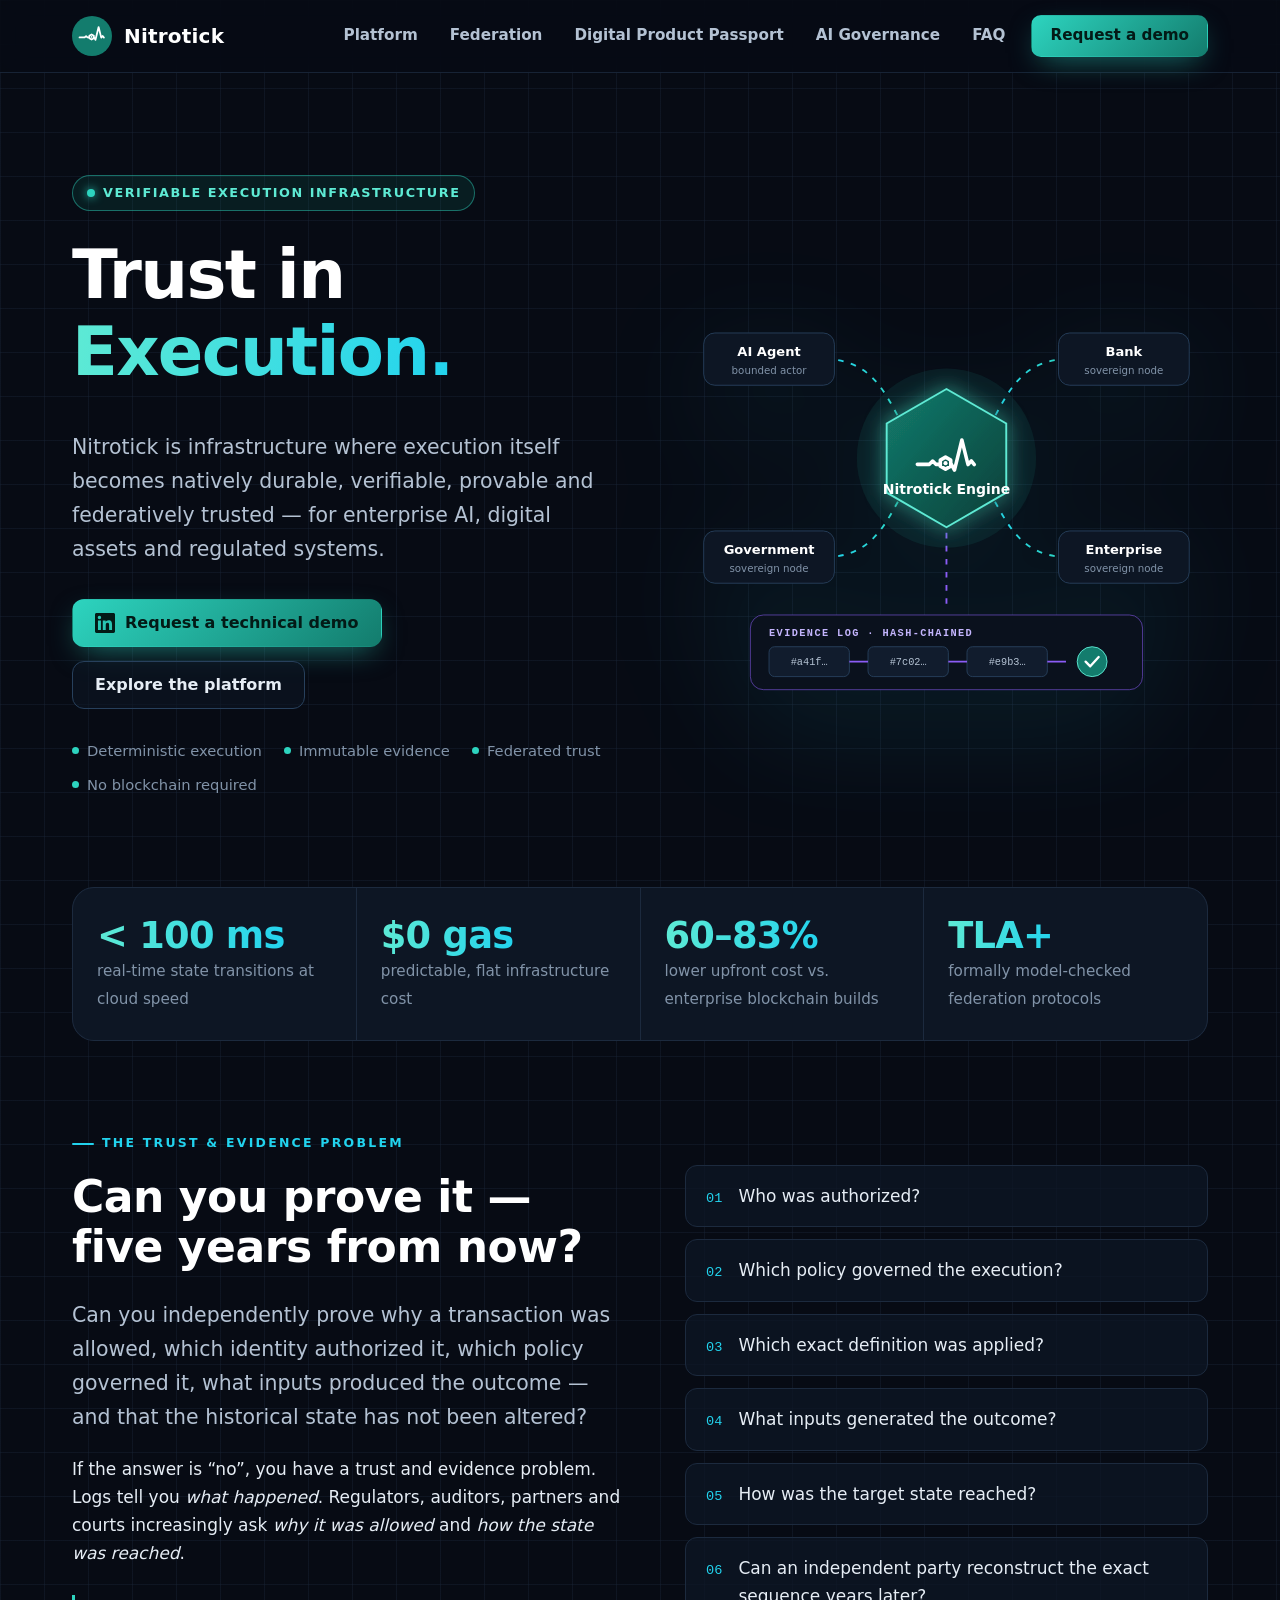
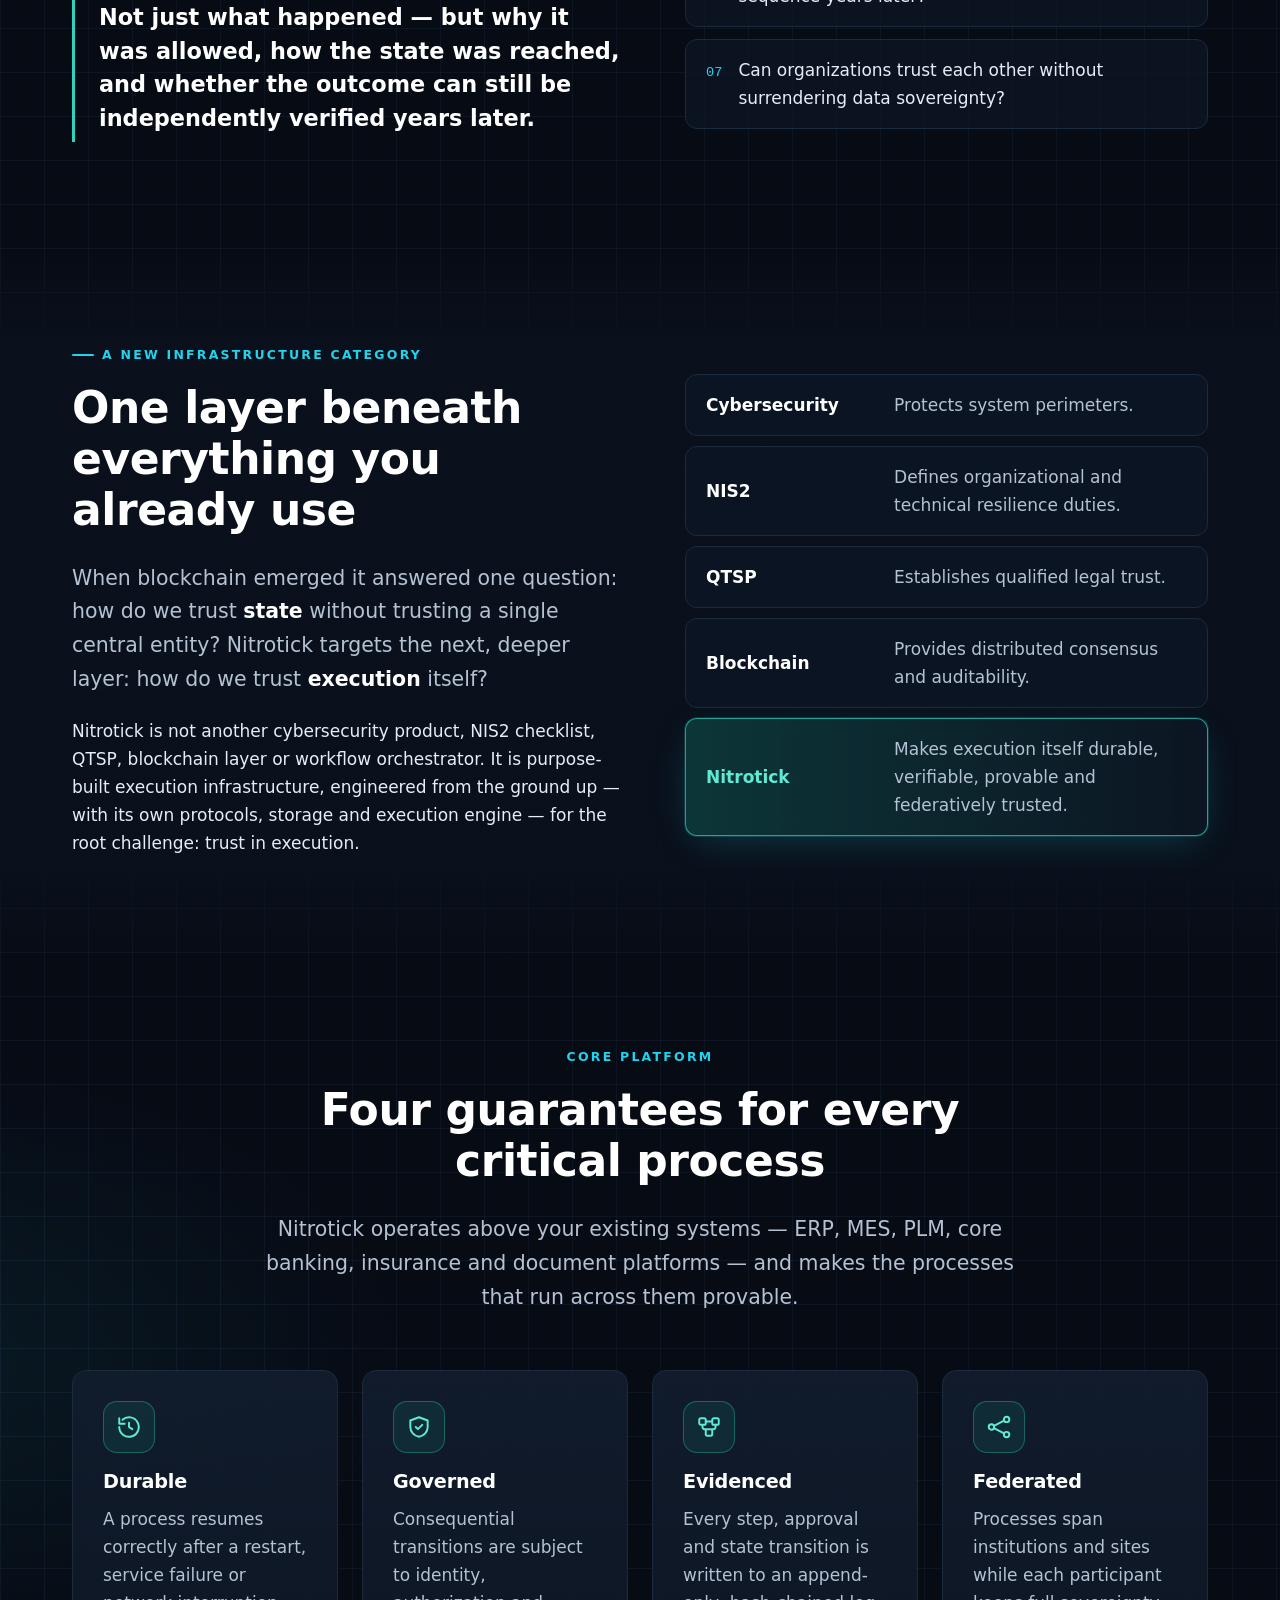
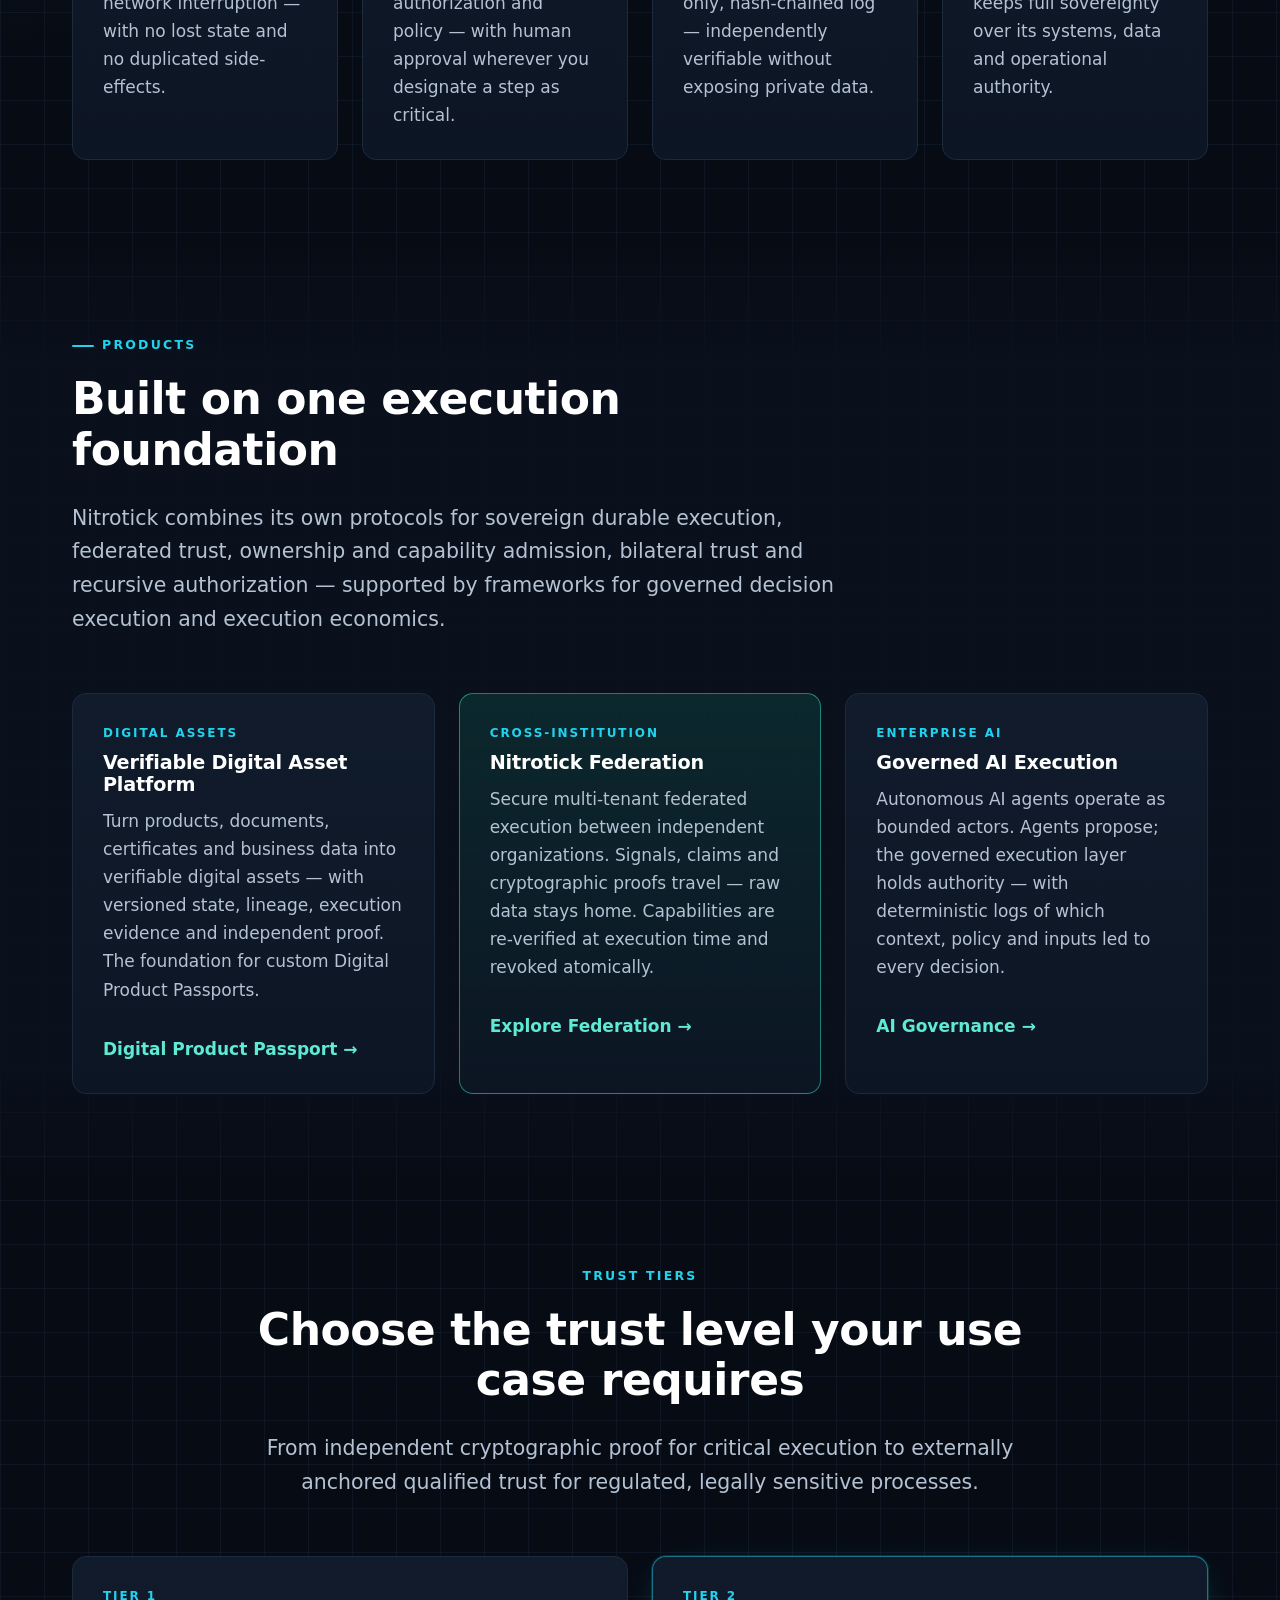
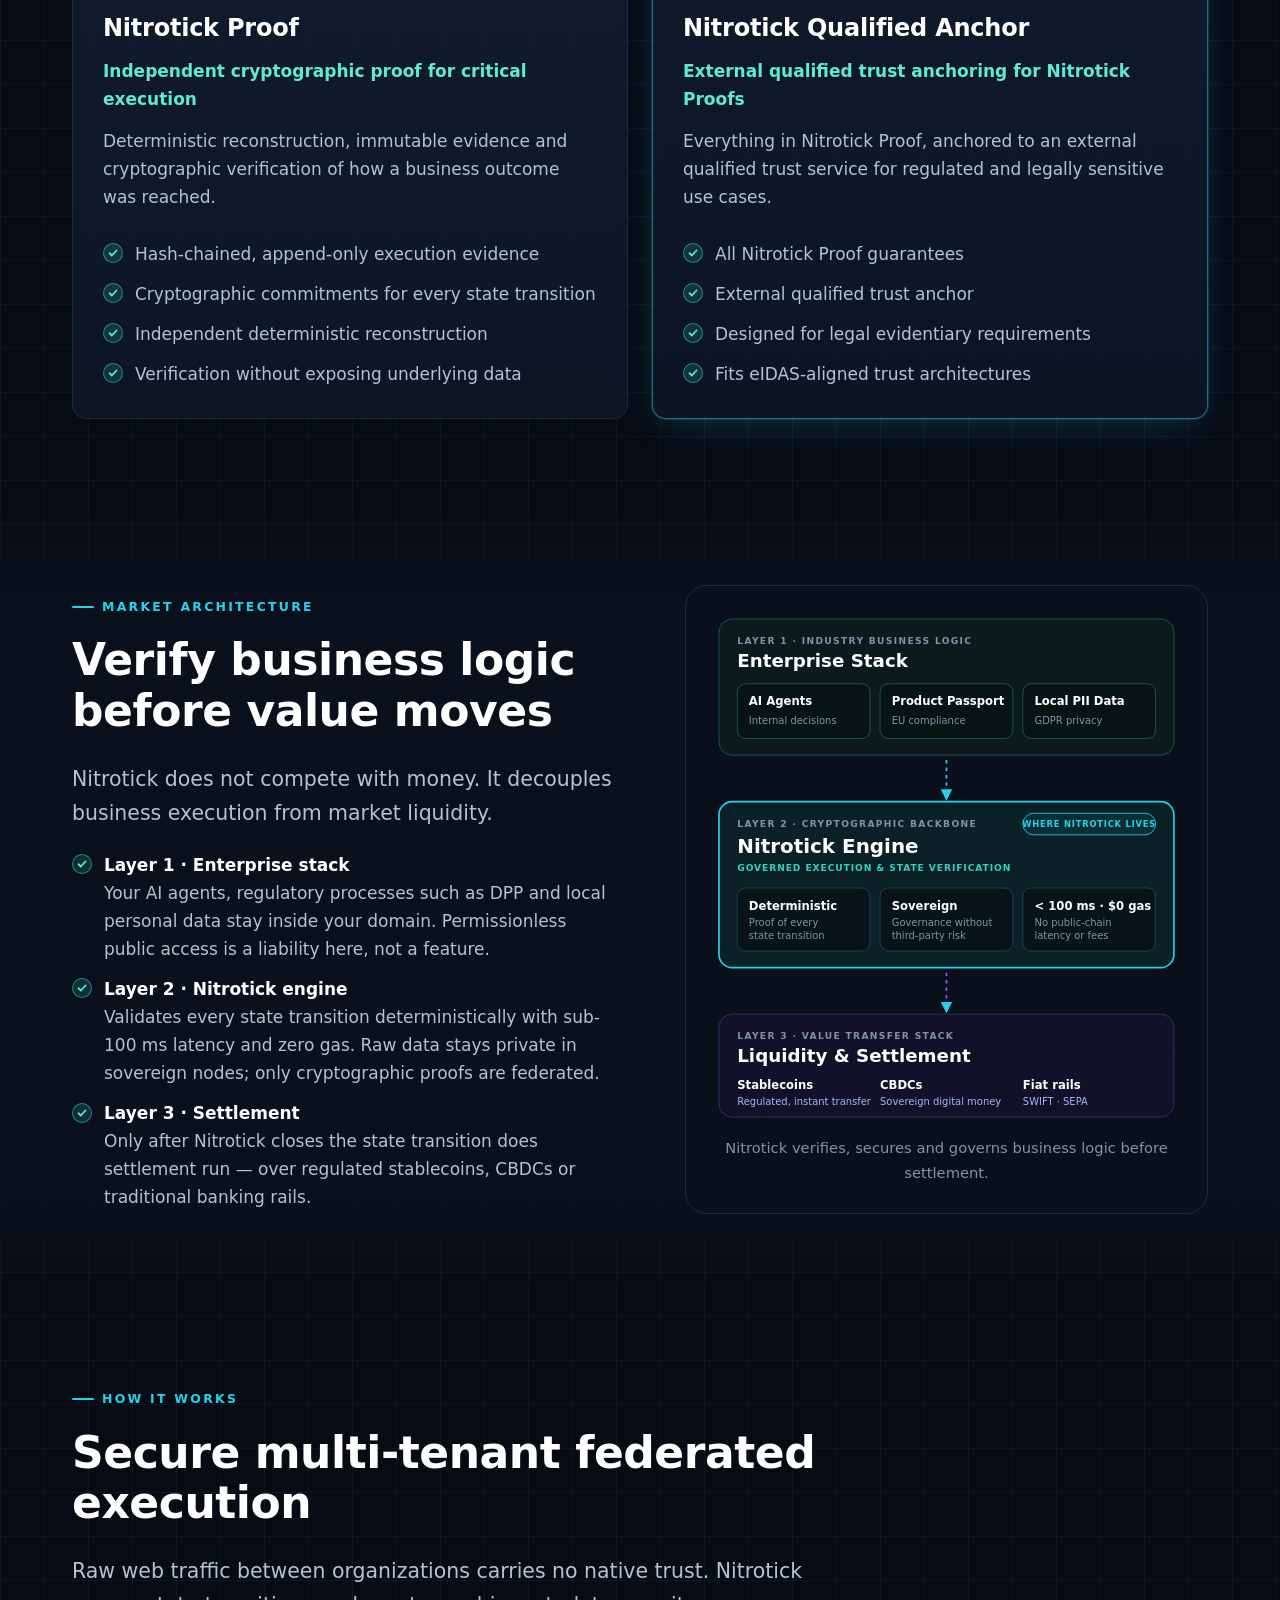
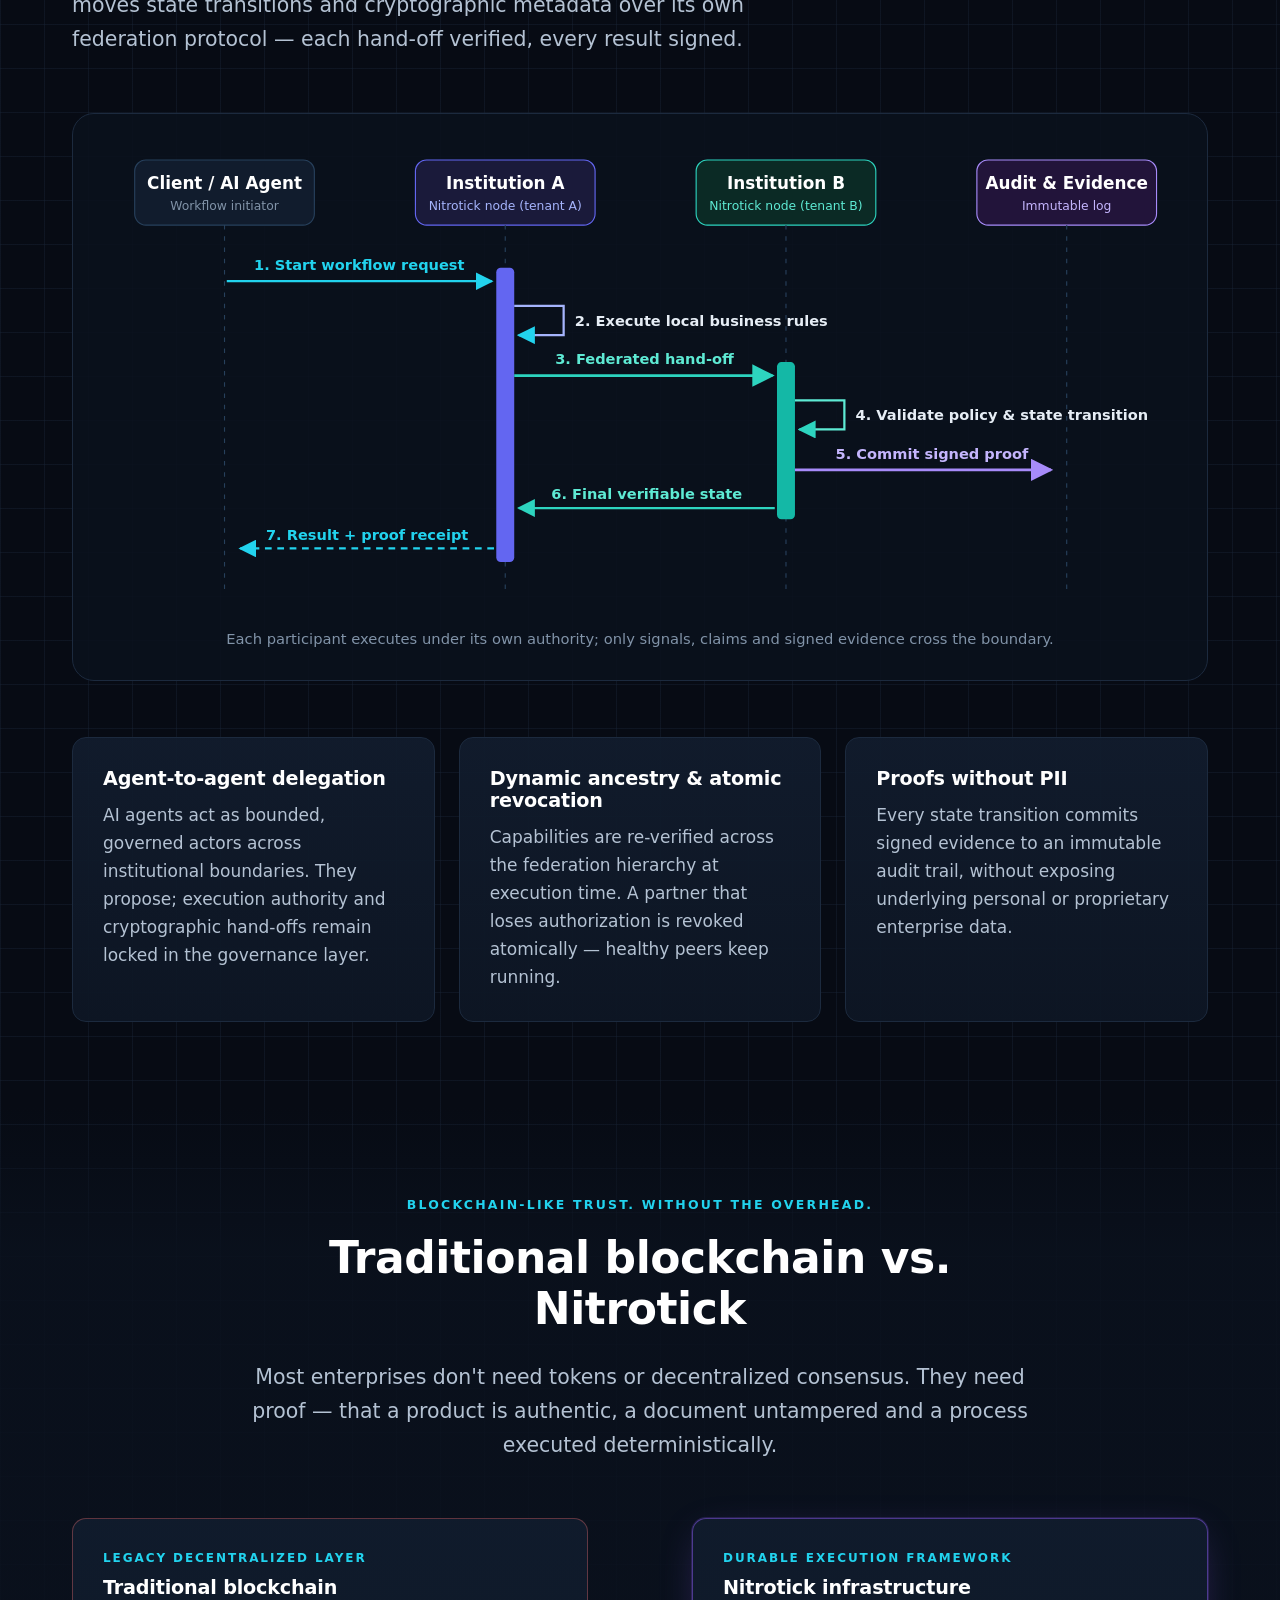
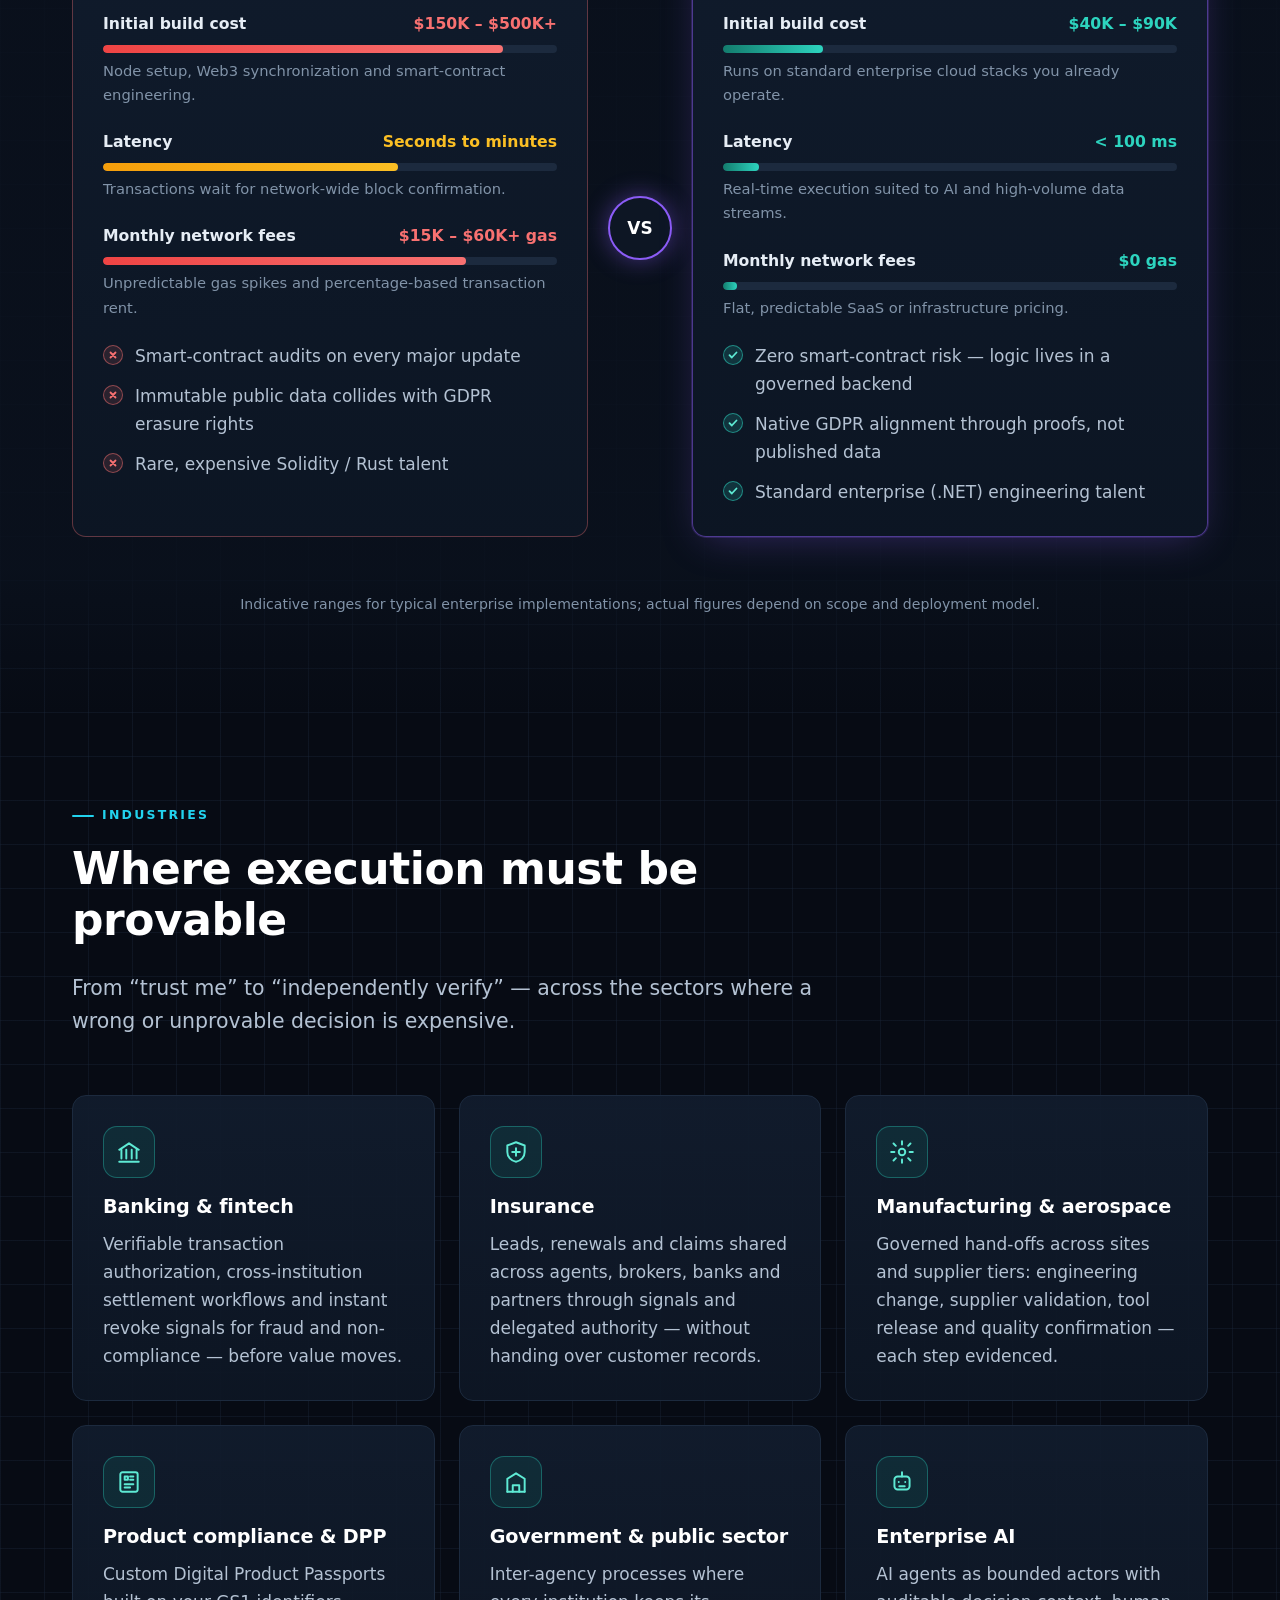
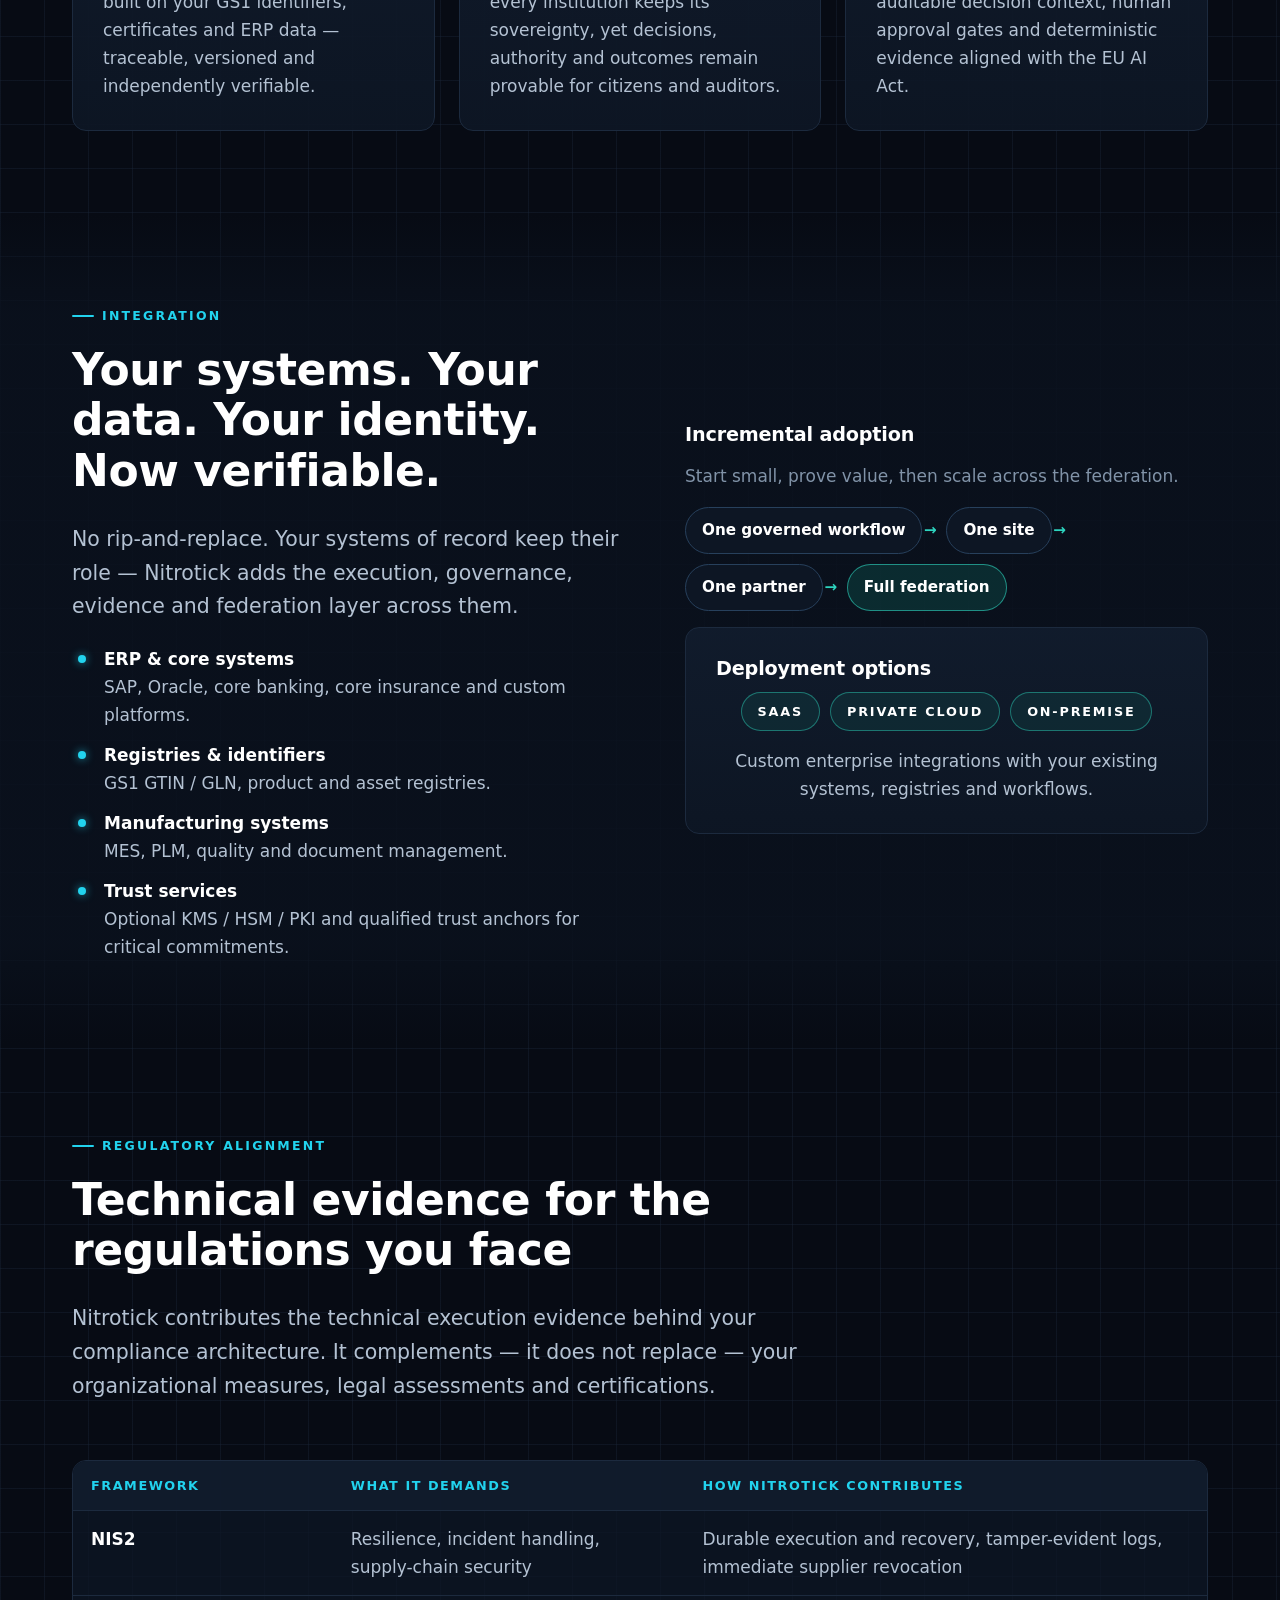
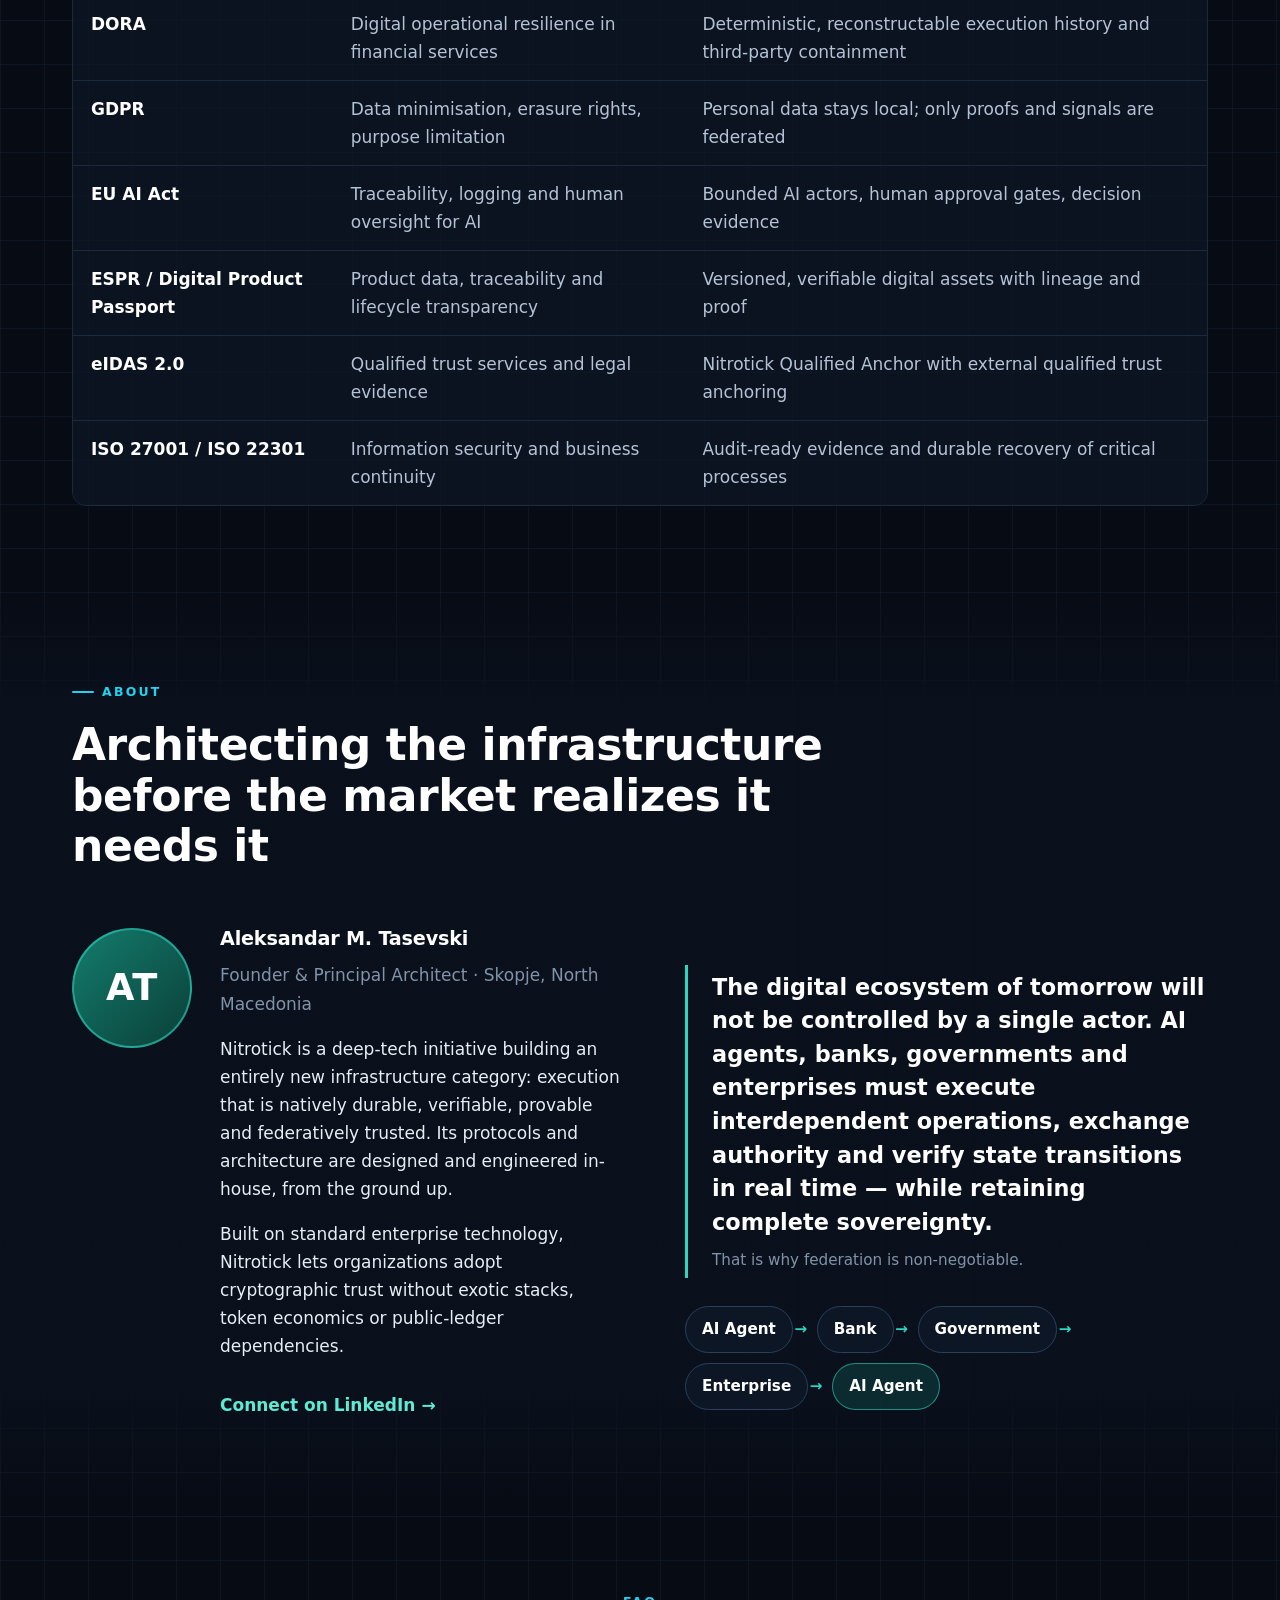
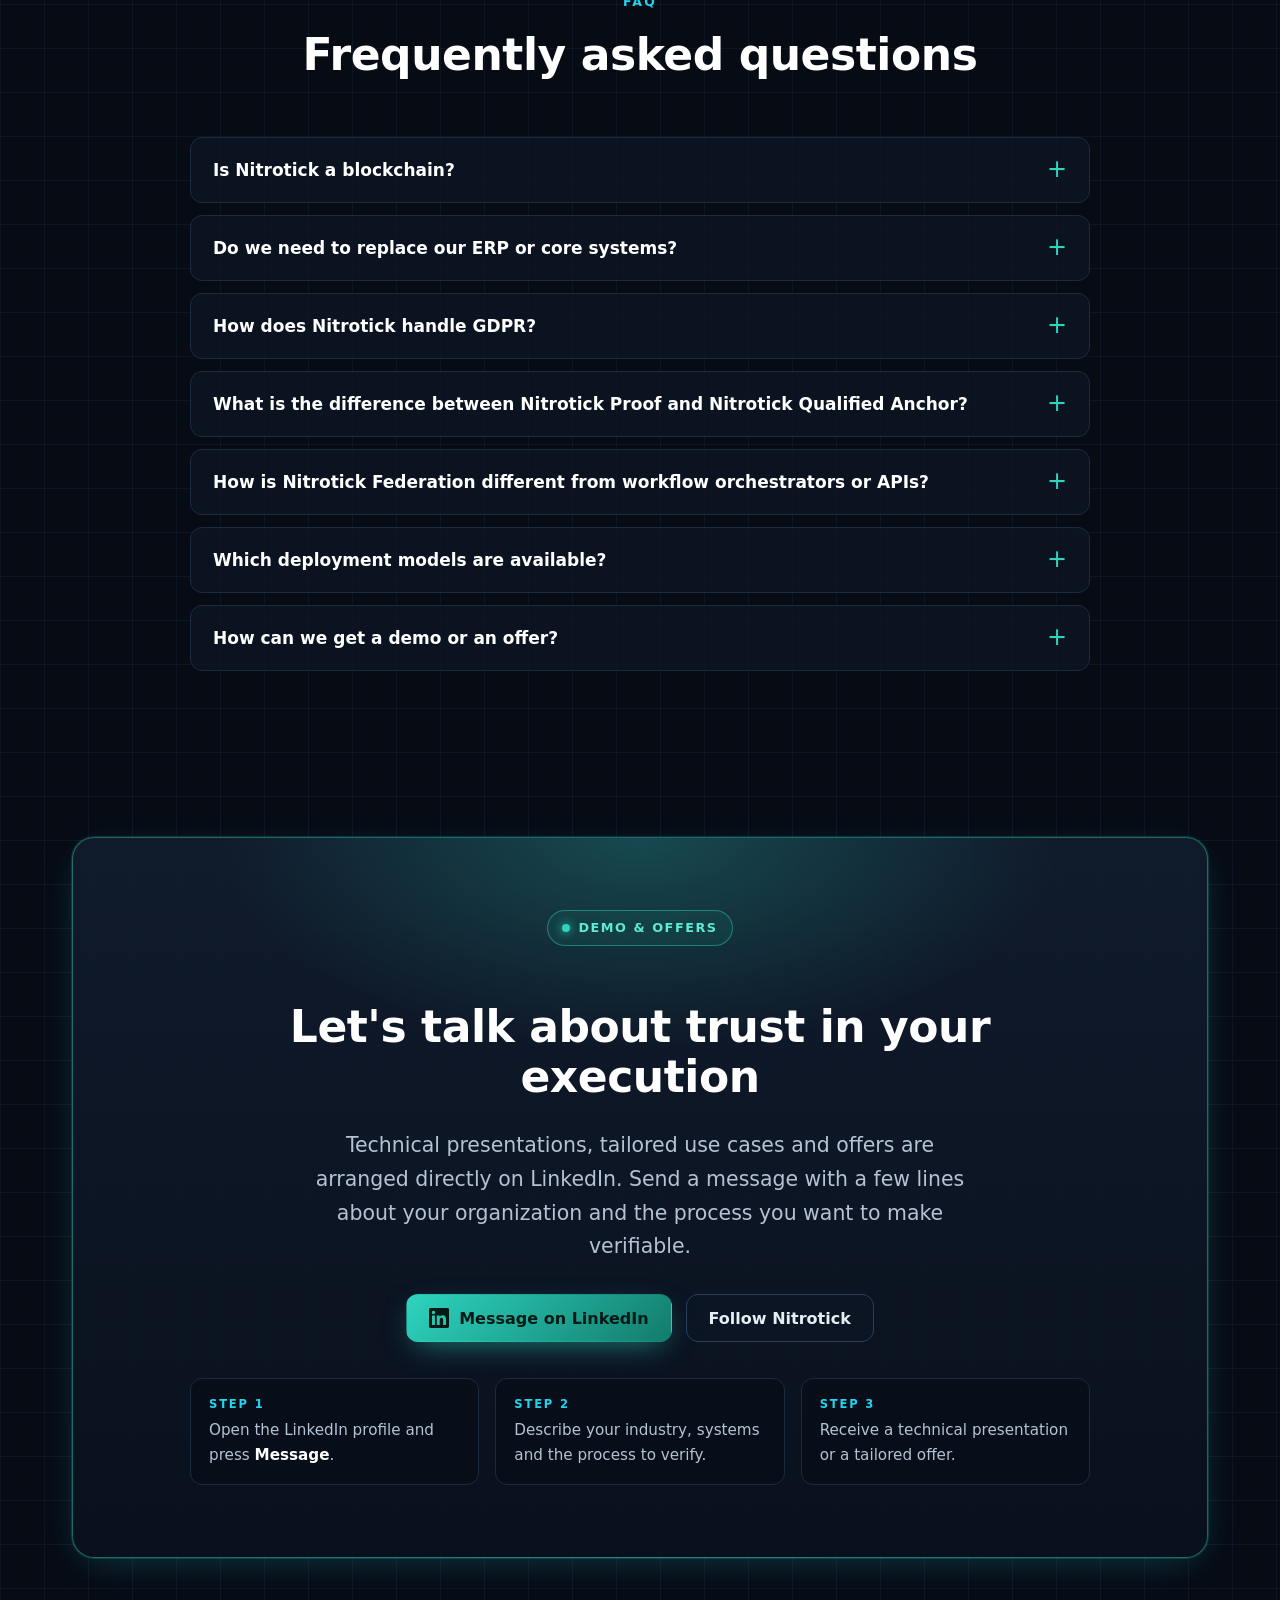
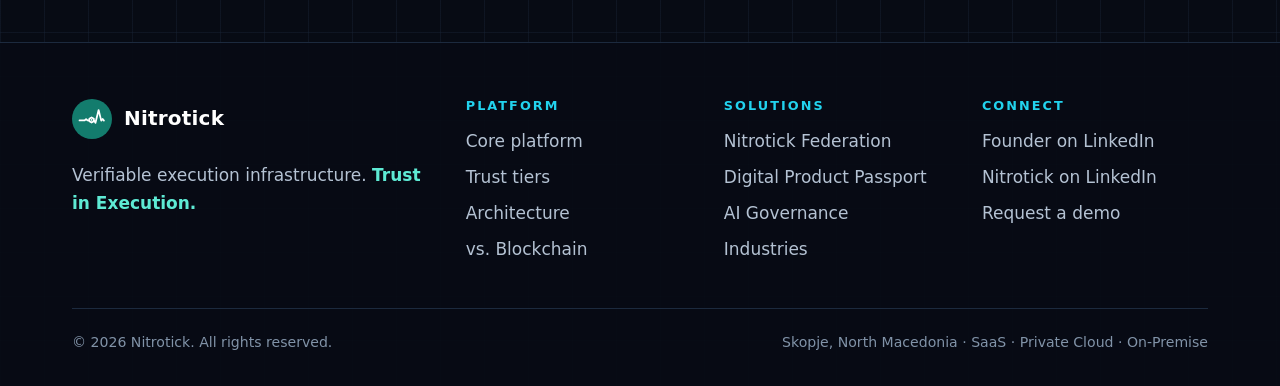
==== index.html @ 1baa5399 "Add Nitrotick company website (static HTML/CSS, SVG, SEO) - Home page plus Federation, Digital Produ" ====
<!doctype html>
<html lang="en" dir="ltr">
<head>
  <meta charset="utf-8">
  <meta name="viewport" content="width=device-width, initial-scale=1, viewport-fit=cover">
  <title>Nitrotick — Verifiable Execution Infrastructure | Trust in Execution</title>
  <meta name="description" content="Nitrotick is verifiable execution infrastructure for enterprise AI, digital assets and regulated systems: deterministic execution, cryptographic proof and federated trust — without blockchain overhead.">
  <meta name="keywords" content="verifiable execution, trust infrastructure, cryptographic proof, durable execution, federated execution, AI governance, digital product passport, DPP, NIS2, GDPR, EU AI Act, blockchain alternative, stablecoin alternative, digital assets, Nitrotick">
  <meta name="author" content="Aleksandar M. Tasevski">
  <meta name="robots" content="index, follow, max-image-preview:large, max-snippet:-1, max-video-preview:-1">
  <meta name="theme-color" content="#070b14">
  <meta name="color-scheme" content="dark">
  <meta name="format-detection" content="telephone=no">
  <link rel="canonical" href="https://nitrotick.com/">

  <meta property="og:type" content="website">
  <meta property="og:site_name" content="Nitrotick">
  <meta property="og:locale" content="en_US">
  <meta property="og:url" content="https://nitrotick.com/">
  <meta property="og:title" content="Nitrotick — Trust in Execution">
  <meta property="og:description" content="Deterministic execution, immutable evidence and federated trust for enterprise AI, digital assets and regulated systems. Blockchain-like trust without the overhead.">
  <meta property="og:image" content="https://nitrotick.com/assets/img/og-image.png">
  <meta property="og:image:type" content="image/png">
  <meta property="og:image:width" content="1200">
  <meta property="og:image:height" content="630">
  <meta property="og:image:alt" content="Nitrotick — Trust in Execution. Verifiable execution infrastructure.">
  <meta name="twitter:card" content="summary_large_image">
  <meta name="twitter:title" content="Nitrotick — Trust in Execution">
  <meta name="twitter:description" content="Verifiable execution infrastructure for enterprise AI, digital assets and regulated systems.">
  <meta name="twitter:image" content="https://nitrotick.com/assets/img/og-image.png">
  <meta name="twitter:image:alt" content="Nitrotick — Trust in Execution. Verifiable execution infrastructure.">

  <link rel="icon" href="favicon.svg" type="image/svg+xml">
  <link rel="icon" href="favicon-32.png" sizes="32x32" type="image/png">
  <link rel="apple-touch-icon" href="apple-touch-icon.png">
  <link rel="manifest" href="site.webmanifest">
  <link rel="stylesheet" href="css/styles.css">

  <script type="application/ld+json">
  {
    "@context": "https://schema.org",
    "@graph": [
      {
        "@type": "Organization",
        "@id": "https://nitrotick.com/#organization",
        "name": "Nitrotick",
        "url": "https://nitrotick.com/",
        "logo": {
          "@type": "ImageObject",
          "url": "https://nitrotick.com/assets/img/logo-512.png",
          "width": 512,
          "height": 512
        },
        "description": "Verifiable execution infrastructure for enterprise AI, digital assets and regulated systems.",
        "slogan": "Trust in Execution.",
        "foundingLocation": { "@type": "Place", "name": "Skopje, North Macedonia" },
        "address": { "@type": "PostalAddress", "addressLocality": "Skopje", "addressCountry": "MK" },
        "founder": { "@id": "https://nitrotick.com/#founder" },
        "sameAs": ["https://www.linkedin.com/company/nitrotick/"],
        "contactPoint": {
          "@type": "ContactPoint",
          "contactType": "sales",
          "url": "https://www.linkedin.com/in/aleksandar-m-tasevski/",
          "availableLanguage": ["English", "Macedonian"]
        },
        "knowsAbout": ["Verifiable execution", "Durable execution", "Cryptographic proof", "Federated trust", "AI governance", "Digital Product Passport", "NIS2", "GDPR", "EU AI Act"]
      },
      {
        "@type": "Person",
        "@id": "https://nitrotick.com/#founder",
        "name": "Aleksandar M. Tasevski",
        "jobTitle": "Founder & Principal Architect",
        "worksFor": { "@id": "https://nitrotick.com/#organization" },
        "homeLocation": { "@type": "Place", "name": "Skopje, North Macedonia" },
        "sameAs": ["https://www.linkedin.com/in/aleksandar-m-tasevski/"]
      },
      {
        "@type": "WebSite",
        "@id": "https://nitrotick.com/#website",
        "url": "https://nitrotick.com/",
        "name": "Nitrotick",
        "inLanguage": "en",
        "publisher": { "@id": "https://nitrotick.com/#organization" }
      },
      {
        "@type": "WebPage",
        "@id": "https://nitrotick.com/#webpage",
        "url": "https://nitrotick.com/",
        "name": "Nitrotick — Verifiable Execution Infrastructure",
        "isPartOf": { "@id": "https://nitrotick.com/#website" },
        "about": { "@id": "https://nitrotick.com/#organization" },
        "primaryImageOfPage": "https://nitrotick.com/assets/img/og-image.png",
        "inLanguage": "en"
      },
      {
        "@type": "SoftwareApplication",
        "@id": "https://nitrotick.com/#platform",
        "name": "Nitrotick Platform",
        "applicationCategory": "BusinessApplication",
        "applicationSubCategory": "Verifiable Execution Infrastructure",
        "operatingSystem": "Cloud, Private Cloud, On-Premise",
        "description": "Durable, governed, evidenced and federated execution for critical business processes, AI agents and verifiable digital assets.",
        "publisher": { "@id": "https://nitrotick.com/#organization" },
        "featureList": [
          "Deterministic durable execution and recovery",
          "Immutable hash-chained execution evidence",
          "Independent cryptographic proof and reconstruction",
          "Federated cross-institution execution with atomic revocation",
          "Governed AI agents as bounded actors",
          "Verifiable digital assets and Digital Product Passports"
        ]
      },
      {
        "@type": "FAQPage",
        "@id": "https://nitrotick.com/#faq",
        "mainEntity": [
          {
            "@type": "Question",
            "name": "Is Nitrotick a blockchain?",
            "acceptedAnswer": { "@type": "Answer", "text": "No. Nitrotick delivers the core business utility people expect from blockchain — tamper-evident history, provenance, integrity and independent verification — through deterministic execution, hash-chained evidence and cryptographic commitments. There are no tokens, no gas fees, no public ledger and no smart contracts to audit." }
          },
          {
            "@type": "Question",
            "name": "Do we need to replace our ERP or core systems?",
            "acceptedAnswer": { "@type": "Answer", "text": "No. Nitrotick operates above your existing systems of record such as ERP, MES, PLM, core banking or insurance platforms. They keep their role; Nitrotick adds the execution, governance, evidence and federation layer across them." }
          },
          {
            "@type": "Question",
            "name": "How does Nitrotick handle GDPR?",
            "acceptedAnswer": { "@type": "Answer", "text": "Personal data stays in your own systems. Nitrotick federates signals, claims and cryptographic proofs rather than raw records, so evidence can be verified independently without exposing or permanently publishing personal data." }
          },
          {
            "@type": "Question",
            "name": "What is the difference between Nitrotick Proof and Nitrotick Qualified Anchor?",
            "acceptedAnswer": { "@type": "Answer", "text": "Nitrotick Proof provides independent cryptographic proof, immutable evidence and deterministic reconstruction for critical execution. Nitrotick Qualified Anchor adds an external qualified trust anchor to those proofs for regulated and legally sensitive use cases." }
          },
          {
            "@type": "Question",
            "name": "How is Nitrotick Federation different from workflow orchestrators or APIs?",
            "acceptedAnswer": { "@type": "Answer", "text": "Workflow orchestrators are built for internal microservices, and plain APIs carry no native cryptographic trust. Nitrotick Federation is built for execution across independent organizations: each keeps its own node, data and authority, capabilities are re-verified at execution time, revocation is atomic and every hand-off produces signed evidence." }
          },
          {
            "@type": "Question",
            "name": "Which deployment models are available?",
            "acceptedAnswer": { "@type": "Answer", "text": "Nitrotick is available as SaaS, in a private cloud or on-premise, with custom integrations into your existing systems, registries and workflows." }
          },
          {
            "@type": "Question",
            "name": "How can we get a demo or an offer?",
            "acceptedAnswer": { "@type": "Answer", "text": "Send a direct message on LinkedIn to Aleksandar M. Tasevski, Founder & Principal Architect, with a short description of your use case to arrange a technical presentation or a tailored offer." }
          }
        ]
      }
    ]
  }
  </script>
</head>
<body>
  <a class="skip-link" href="#main">Skip to content</a>

  <header class="site-header">
    <nav class="container nav" aria-label="Primary">
      <a class="brand" href="./" aria-label="Nitrotick home">
        <img src="assets/img/logo-mark.svg" alt="" width="40" height="40">
        <span>Nitrotick</span>
      </a>
      <input class="nav-toggle" type="checkbox" id="nav-toggle" aria-label="Toggle navigation menu">
      <label class="nav-toggle-label" for="nav-toggle" aria-hidden="true"><span></span></label>
      <ul class="nav-menu">
        <li><a href="#platform">Platform</a></li>
        <li><a href="federation/">Federation</a></li>
        <li><a href="digital-product-passport/">Digital Product Passport</a></li>
        <li><a href="ai-governance/">AI Governance</a></li>
        <li><a href="#faq">FAQ</a></li>
        <li><a class="btn btn--primary" href="#contact">Request a demo</a></li>
      </ul>
    </nav>
  </header>

  <main id="main">
    <!-- ================= HERO ================= -->
    <section class="hero" aria-labelledby="hero-title">
      <div class="container split">
        <div>
          <span class="pill"><span class="dot" aria-hidden="true"></span>Verifiable Execution Infrastructure</span>
          <h1 id="hero-title">Trust in <span class="accent">Execution.</span></h1>
          <p class="lead">Nitrotick is infrastructure where execution itself becomes natively durable, verifiable, provable and federatively trusted — for enterprise AI, digital assets and regulated systems.</p>
          <div class="btn-row">
            <a class="btn btn--primary" href="https://www.linkedin.com/in/aleksandar-m-tasevski/" target="_blank" rel="noopener">
              <svg viewBox="0 0 24 24" aria-hidden="true" fill="currentColor"><path d="M20.45 20.45h-3.55v-5.57c0-1.33-.03-3.04-1.85-3.04-1.85 0-2.14 1.45-2.14 2.94v5.67H9.35V9h3.41v1.56h.05c.48-.9 1.64-1.85 3.37-1.85 3.6 0 4.27 2.37 4.27 5.46v6.28zM5.34 7.43a2.06 2.06 0 1 1 0-4.13 2.06 2.06 0 0 1 0 4.13zM7.12 20.45H3.56V9h3.56v11.45zM22.22 0H1.77C.79 0 0 .77 0 1.73v20.54C0 23.23.79 24 1.77 24h20.45c.98 0 1.78-.77 1.78-1.73V1.73C24 .77 23.2 0 22.22 0z"/></svg>
              Request a technical demo
            </a>
            <a class="btn btn--ghost" href="#platform">Explore the platform</a>
          </div>
          <ul class="hero-meta">
            <li>Deterministic execution</li>
            <li>Immutable evidence</li>
            <li>Federated trust</li>
            <li>No blockchain required</li>
          </ul>
        </div>

        <div class="hero-visual">
          <svg viewBox="0 0 560 480" role="img" aria-labelledby="hero-svg-title hero-svg-desc">
            <title id="hero-svg-title">Nitrotick federated execution network</title>
            <desc id="hero-svg-desc">Four sovereign participants — AI agent, bank, government and enterprise — connect through the Nitrotick execution engine, which commits every state transition to a hash-chained evidence log.</desc>
            <defs>
              <linearGradient id="h-core" x1="0" y1="0" x2="1" y2="1">
                <stop offset="0" stop-color="#137C6D"/>
                <stop offset="1" stop-color="#0B3F38"/>
              </linearGradient>
              <linearGradient id="h-link" x1="0" x2="1">
                <stop offset="0" stop-color="#22D3EE"/>
                <stop offset="1" stop-color="#2DD4BF"/>
              </linearGradient>
              <filter id="h-glow" x="-50%" y="-50%" width="200%" height="200%">
                <feGaussianBlur stdDeviation="10" result="b"/>
                <feMerge><feMergeNode in="b"/><feMergeNode in="SourceGraphic"/></feMerge>
              </filter>
            </defs>

            <g fill="none" stroke="url(#h-link)" stroke-width="2" class="anim-dash">
              <path d="M150 104C210 104 220 160 238 180"/>
              <path d="M410 104C350 104 340 160 322 180"/>
              <path d="M150 316C210 316 220 262 238 242"/>
              <path d="M410 316C350 316 340 262 322 242"/>
              <path d="M280 290V372" stroke="#8B5CF6"/>
            </g>

            <circle cx="280" cy="210" r="96" fill="#2DD4BF" opacity=".08" class="anim-breathe"/>
            <path d="M280 136L344 173V247L280 284L216 247V173Z" fill="url(#h-core)" stroke="#5EEAD4" stroke-width="2" filter="url(#h-glow)"/>
            <g fill="none" stroke="#fff" stroke-width="38" stroke-linecap="round" stroke-linejoin="round" transform="translate(229 170) scale(.1)">
              <path d="M198 467H327L362 432L397 467H441"/>
              <path d="M500 390L556 422V486L500 518L444 486V422Z"/>
              <path d="M564 470L596 528L675 206L741 470L776 430L808 470"/>
            </g>
            <circle cx="279" cy="215.4" r="2.2" fill="#fff"/>
            <text x="280" y="248" text-anchor="middle" fill="#fff" font-size="15" font-weight="700" class="svg-text">Nitrotick Engine</text>

            <g class="svg-text" font-size="14" font-weight="700" fill="#fff" text-anchor="middle">
              <rect x="20" y="76" width="140" height="56" rx="12" fill="#0D1624" stroke="#27405C"/>
              <text x="90" y="101">AI Agent</text>
              <text x="90" y="120" font-size="11" font-weight="500" fill="#8193A8">bounded actor</text>

              <rect x="400" y="76" width="140" height="56" rx="12" fill="#0D1624" stroke="#27405C"/>
              <text x="470" y="101">Bank</text>
              <text x="470" y="120" font-size="11" font-weight="500" fill="#8193A8">sovereign node</text>

              <rect x="20" y="288" width="140" height="56" rx="12" fill="#0D1624" stroke="#27405C"/>
              <text x="90" y="313">Government</text>
              <text x="90" y="332" font-size="11" font-weight="500" fill="#8193A8">sovereign node</text>

              <rect x="400" y="288" width="140" height="56" rx="12" fill="#0D1624" stroke="#27405C"/>
              <text x="470" y="313">Enterprise</text>
              <text x="470" y="332" font-size="11" font-weight="500" fill="#8193A8">sovereign node</text>
            </g>

            <g class="svg-mono" font-size="11" fill="#B4C2D3">
              <rect x="70" y="378" width="420" height="80" rx="14" fill="#0A111D" stroke="#8B5CF6" stroke-opacity=".6"/>
              <text x="90" y="400" fill="#C4B5FD" font-weight="700" letter-spacing="1.5">EVIDENCE LOG · HASH-CHAINED</text>
              <g fill="#111C2D" stroke="#27405C">
                <rect x="90" y="412" width="86" height="32" rx="6"/>
                <rect x="196" y="412" width="86" height="32" rx="6"/>
                <rect x="302" y="412" width="86" height="32" rx="6"/>
              </g>
              <text x="133" y="432" text-anchor="middle">#a41f…</text>
              <text x="239" y="432" text-anchor="middle">#7c02…</text>
              <text x="345" y="432" text-anchor="middle">#e9b3…</text>
              <path d="M176 428H196M282 428H302M388 428H408" stroke="#8B5CF6" stroke-width="2"/>
              <circle cx="436" cy="428" r="16" fill="#137C6D" stroke="#5EEAD4"/>
              <path d="M429 428l5 5 9-10" fill="none" stroke="#fff" stroke-width="2.5" stroke-linecap="round" stroke-linejoin="round"/>
            </g>
          </svg>
        </div>
      </div>
    </section>

    <!-- ================= STATS ================= -->
    <section aria-label="Platform at a glance">
      <div class="container">
        <div class="stats">
          <div class="stat"><b><span class="accent">&lt; 100 ms</span></b><span>real-time state transitions at cloud speed</span></div>
          <div class="stat"><b><span class="accent">$0 gas</span></b><span>predictable, flat infrastructure cost</span></div>
          <div class="stat"><b><span class="accent">60–83%</span></b><span>lower upfront cost vs. enterprise blockchain builds</span></div>
          <div class="stat"><b><span class="accent">TLA+</span></b><span>formally model-checked federation protocols</span></div>
        </div>
      </div>
    </section>

    <!-- ================= THE QUESTION ================= -->
    <section class="section" aria-labelledby="problem-title">
      <div class="container split">
        <div>
          <span class="eyebrow">The trust &amp; evidence problem</span>
          <h2 id="problem-title">Can you prove it — five years from now?</h2>
          <p class="lead">Can you independently prove why a transaction was allowed, which identity authorized it, which policy governed it, what inputs produced the outcome — and that the historical state has not been altered?</p>
          <p>If the answer is “no”, you have a trust and evidence problem. Logs tell you <em>what happened</em>. Regulators, auditors, partners and courts increasingly ask <em>why it was allowed</em> and <em>how the state was reached</em>.</p>
          <blockquote class="statement">
            Not just what happened — but why it was allowed, how the state was reached, and whether the outcome can still be independently verified years later.
          </blockquote>
        </div>
        <div>
          <ol class="questions">
            <li>Who was authorized?</li>
            <li>Which policy governed the execution?</li>
            <li>Which exact definition was applied?</li>
            <li>What inputs generated the outcome?</li>
            <li>How was the target state reached?</li>
            <li>Can an independent party reconstruct the exact sequence years later?</li>
            <li>Can organizations trust each other without surrendering data sovereignty?</li>
          </ol>
        </div>
      </div>
    </section>

    <!-- ================= CATEGORY ================= -->
    <section class="section section--alt" aria-labelledby="category-title">
      <div class="container split">
        <div>
          <span class="eyebrow">A new infrastructure category</span>
          <h2 id="category-title">One layer beneath everything you already use</h2>
          <p class="lead">When blockchain emerged it answered one question: how do we trust <strong>state</strong> without trusting a single central entity? Nitrotick targets the next, deeper layer: how do we trust <strong>execution</strong> itself?</p>
          <p>Nitrotick is not another cybersecurity product, NIS2 checklist, QTSP, blockchain layer or workflow orchestrator. It is purpose-built execution infrastructure, engineered from the ground up — with its own protocols, storage and execution engine — for the root challenge: trust in execution.</p>
        </div>
        <dl class="layers">
          <div class="layer"><dt>Cybersecurity</dt><dd>Protects system perimeters.</dd></div>
          <div class="layer"><dt>NIS2</dt><dd>Defines organizational and technical resilience duties.</dd></div>
          <div class="layer"><dt>QTSP</dt><dd>Establishes qualified legal trust.</dd></div>
          <div class="layer"><dt>Blockchain</dt><dd>Provides distributed consensus and auditability.</dd></div>
          <div class="layer layer--core"><dt>Nitrotick</dt><dd>Makes execution itself durable, verifiable, provable and federatively trusted.</dd></div>
        </dl>
      </div>
    </section>

    <!-- ================= PLATFORM PROPERTIES ================= -->
    <section class="section" id="platform" aria-labelledby="platform-title">
      <div class="container">
        <div class="section-head section-head--center">
          <span class="eyebrow">Core platform</span>
          <h2 id="platform-title">Four guarantees for every critical process</h2>
          <p class="lead">Nitrotick operates above your existing systems — ERP, MES, PLM, core banking, insurance and document platforms — and makes the processes that run across them provable.</p>
        </div>
        <div class="grid grid--4">
          <article class="card">
            <div class="card-icon" aria-hidden="true">
              <svg viewBox="0 0 24 24" fill="none" stroke="currentColor" stroke-width="1.8" stroke-linecap="round" stroke-linejoin="round"><path d="M3 12a9 9 0 1 0 3-6.7"/><path d="M3 4v5h5"/><path d="M12 8v4l3 2"/></svg>
            </div>
            <h3>Durable</h3>
            <p>A process resumes correctly after a restart, service failure or network interruption — with no lost state and no duplicated side-effects.</p>
          </article>
          <article class="card">
            <div class="card-icon" aria-hidden="true">
              <svg viewBox="0 0 24 24" fill="none" stroke="currentColor" stroke-width="1.8" stroke-linecap="round" stroke-linejoin="round"><path d="M12 3l8 3v6c0 4.5-3.4 8.3-8 9-4.6-.7-8-4.5-8-9V6z"/><path d="M9 12l2 2 4-4"/></svg>
            </div>
            <h3>Governed</h3>
            <p>Consequential transitions are subject to identity, authorization and policy — with human approval wherever you designate a step as critical.</p>
          </article>
          <article class="card">
            <div class="card-icon" aria-hidden="true">
              <svg viewBox="0 0 24 24" fill="none" stroke="currentColor" stroke-width="1.8" stroke-linecap="round" stroke-linejoin="round"><rect x="3" y="4" width="6" height="6" rx="1.5"/><rect x="15" y="4" width="6" height="6" rx="1.5"/><rect x="9" y="14" width="6" height="6" rx="1.5"/><path d="M9 7h6M18 10v2a2 2 0 0 1-2 2h-1M6 10v2a2 2 0 0 0 2 2h1"/></svg>
            </div>
            <h3>Evidenced</h3>
            <p>Every step, approval and state transition is written to an append-only, hash-chained log — independently verifiable without exposing private data.</p>
          </article>
          <article class="card">
            <div class="card-icon" aria-hidden="true">
              <svg viewBox="0 0 24 24" fill="none" stroke="currentColor" stroke-width="1.8" stroke-linecap="round" stroke-linejoin="round"><circle cx="5" cy="12" r="2.5"/><circle cx="19" cy="5" r="2.5"/><circle cx="19" cy="19" r="2.5"/><path d="M7.3 11l9.4-4.8M7.3 13l9.4 4.8"/></svg>
            </div>
            <h3>Federated</h3>
            <p>Processes span institutions and sites while each participant keeps full sovereignty over its systems, data and operational authority.</p>
          </article>
        </div>
      </div>
    </section>

    <!-- ================= PRODUCTS ================= -->
    <section class="section section--alt" id="products" aria-labelledby="products-title">
      <div class="container">
        <div class="section-head">
          <span class="eyebrow">Products</span>
          <h2 id="products-title">Built on one execution foundation</h2>
          <p class="lead">Nitrotick combines its own protocols for sovereign durable execution, federated trust, ownership and capability admission, bilateral trust and recursive authorization — supported by frameworks for governed decision execution and execution economics.</p>
        </div>
        <div class="grid grid--3">
          <article class="card">
            <span class="card-kicker">Digital assets</span>
            <h3>Verifiable Digital Asset Platform</h3>
            <p>Turn products, documents, certificates and business data into verifiable digital assets — with versioned state, lineage, execution evidence and independent proof. The foundation for custom Digital Product Passports.</p>
            <a class="card-link" href="digital-product-passport/">Digital Product Passport</a>
          </article>
          <article class="card card--featured">
            <span class="card-kicker">Cross-institution</span>
            <h3>Nitrotick Federation</h3>
            <p>Secure multi-tenant federated execution between independent organizations. Signals, claims and cryptographic proofs travel — raw data stays home. Capabilities are re-verified at execution time and revoked atomically.</p>
            <a class="card-link" href="federation/">Explore Federation</a>
          </article>
          <article class="card">
            <span class="card-kicker">Enterprise AI</span>
            <h3>Governed AI Execution</h3>
            <p>Autonomous AI agents operate as bounded actors. Agents propose; the governed execution layer holds authority — with deterministic logs of which context, policy and inputs led to every decision.</p>
            <a class="card-link" href="ai-governance/">AI Governance</a>
          </article>
        </div>
      </div>
    </section>

    <!-- ================= TRUST TIERS ================= -->
    <section class="section" id="trust-tiers" aria-labelledby="tiers-title">
      <div class="container">
        <div class="section-head section-head--center">
          <span class="eyebrow">Trust tiers</span>
          <h2 id="tiers-title">Choose the trust level your use case requires</h2>
          <p class="lead">From independent cryptographic proof for critical execution to externally anchored qualified trust for regulated, legally sensitive processes.</p>
        </div>
        <div class="grid grid--2">
          <article class="card tier">
            <span class="card-kicker">Tier 1</span>
            <h3>Nitrotick Proof</h3>
            <p class="tagline">Independent cryptographic proof for critical execution</p>
            <p>Deterministic reconstruction, immutable evidence and cryptographic verification of how a business outcome was reached.</p>
            <ul class="check-list">
              <li>Hash-chained, append-only execution evidence</li>
              <li>Cryptographic commitments for every state transition</li>
              <li>Independent deterministic reconstruction</li>
              <li>Verification without exposing underlying data</li>
            </ul>
          </article>
          <article class="card tier card--glow">
            <span class="card-kicker">Tier 2</span>
            <h3>Nitrotick Qualified Anchor</h3>
            <p class="tagline">External qualified trust anchoring for Nitrotick Proofs</p>
            <p>Everything in Nitrotick Proof, anchored to an external qualified trust service for regulated and legally sensitive use cases.</p>
            <ul class="check-list">
              <li>All Nitrotick Proof guarantees</li>
              <li>External qualified trust anchor</li>
              <li>Designed for legal evidentiary requirements</li>
              <li>Fits eIDAS-aligned trust architectures</li>
            </ul>
          </article>
        </div>
      </div>
    </section>

    <!-- ================= ARCHITECTURE ================= -->
    <section class="section section--alt" id="architecture" aria-labelledby="arch-title">
      <div class="container split">
        <div>
          <span class="eyebrow">Market architecture</span>
          <h2 id="arch-title">Verify business logic before value moves</h2>
          <p class="lead">Nitrotick does not compete with money. It decouples business execution from market liquidity.</p>
          <ul class="check-list">
            <li><strong>Layer 1 · Enterprise stack</strong>Your AI agents, regulatory processes such as DPP and local personal data stay inside your domain. Permissionless public access is a liability here, not a feature.</li>
            <li><strong>Layer 2 · Nitrotick engine</strong>Validates every state transition deterministically with sub-100 ms latency and zero gas. Raw data stays private in sovereign nodes; only cryptographic proofs are federated.</li>
            <li><strong>Layer 3 · Settlement</strong>Only after Nitrotick closes the state transition does settlement run — over regulated stablecoins, CBDCs or traditional banking rails.</li>
          </ul>
        </div>
        <figure class="diagram">
          <svg viewBox="0 0 560 612" role="img" aria-labelledby="arch-svg-title arch-svg-desc">
            <title id="arch-svg-title">Three-tier market architecture</title>
            <desc id="arch-svg-desc">Layer one is the enterprise stack with AI agents, digital product passports and local personal data. Layer two is the Nitrotick engine providing deterministic proofs, sovereign governance and sub-100 millisecond, zero-gas validation. Layer three is liquidity and settlement over stablecoins, CBDCs and traditional fiat rails.</desc>
            <defs>
              <marker id="arch-arrow" viewBox="0 0 10 10" refX="5" refY="5" markerWidth="7" markerHeight="7" orient="auto-start-reverse">
                <path d="M0 0L10 5L0 10Z" fill="#22D3EE"/>
              </marker>
            </defs>
            <g class="svg-text">
              <rect x="6" y="6" width="548" height="164" rx="16" fill="#0C1A1C" stroke="#1F5F58"/>
              <text x="28" y="36" fill="#8193A8" font-size="11" font-weight="700" letter-spacing="1.6">LAYER 1 · INDUSTRY BUSINESS LOGIC</text>
              <text x="28" y="64" fill="#fff" font-size="22" font-weight="800">Enterprise Stack</text>
              <g fill="#081414" stroke="#1F5F58">
                <rect x="28" y="84" width="160" height="66" rx="10"/>
                <rect x="200" y="84" width="160" height="66" rx="10"/>
                <rect x="372" y="84" width="160" height="66" rx="10"/>
              </g>
              <g font-size="14" fill="#fff" font-weight="700">
                <text x="42" y="110">AI Agents</text>
                <text x="214" y="110">Product Passport</text>
                <text x="386" y="110">Local PII Data</text>
              </g>
              <g font-size="12" fill="#8193A8">
                <text x="42" y="132">Internal decisions</text>
                <text x="214" y="132">EU compliance</text>
                <text x="386" y="132">GDPR privacy</text>
              </g>

              <path d="M280 176V218" stroke="#22D3EE" stroke-width="2" stroke-dasharray="4 5" marker-end="url(#arch-arrow)"/>

              <rect x="6" y="226" width="548" height="200" rx="16" fill="#0B2027" stroke="#22D3EE" stroke-width="2"/>
              <text x="28" y="256" fill="#8193A8" font-size="11" font-weight="700" letter-spacing="1.6">LAYER 2 · CRYPTOGRAPHIC BACKBONE</text>
              <rect x="372" y="240" width="160" height="26" rx="13" fill="#0A2E33" stroke="#22D3EE"/>
              <text x="452" y="257" text-anchor="middle" fill="#22D3EE" font-size="10" font-weight="700" letter-spacing="1">WHERE NITROTICK LIVES</text>
              <text x="28" y="288" fill="#fff" font-size="24" font-weight="800">Nitrotick Engine</text>
              <text x="28" y="310" fill="#2DD4BF" font-size="11" font-weight="700" letter-spacing="1.1">GOVERNED EXECUTION &amp; STATE VERIFICATION</text>
              <g fill="#081418" stroke="#1C4C55">
                <rect x="28" y="330" width="160" height="76" rx="10"/>
                <rect x="200" y="330" width="160" height="76" rx="10"/>
                <rect x="372" y="330" width="160" height="76" rx="10"/>
              </g>
              <g fill="#fff" font-size="14" font-weight="700">
                <text x="42" y="356">Deterministic</text>
                <text x="214" y="356">Sovereign</text>
                <text x="386" y="356">&lt; 100 ms · $0 gas</text>
              </g>
              <g fill="#8193A8" font-size="12">
                <text x="42" y="376">Proof of every</text>
                <text x="42" y="392">state transition</text>
                <text x="214" y="376">Governance without</text>
                <text x="214" y="392">third-party risk</text>
                <text x="386" y="376">No public-chain</text>
                <text x="386" y="392">latency or fees</text>
              </g>

              <path d="M280 432V474" stroke="#8B5CF6" stroke-width="2" stroke-dasharray="4 5" marker-end="url(#arch-arrow)"/>

              <rect x="6" y="482" width="548" height="124" rx="16" fill="#12112A" stroke="#3B3470"/>
              <text x="28" y="512" fill="#8193A8" font-size="11" font-weight="700" letter-spacing="1.6">LAYER 3 · VALUE TRANSFER STACK</text>
              <text x="28" y="540" fill="#fff" font-size="22" font-weight="800">Liquidity &amp; Settlement</text>
              <g font-size="14" fill="#fff" font-weight="700">
                <text x="28" y="572">Stablecoins</text>
                <text x="200" y="572">CBDCs</text>
                <text x="372" y="572">Fiat rails</text>
              </g>
              <g font-size="12" fill="#A5B4FC">
                <text x="28" y="592">Regulated, instant transfer</text>
                <text x="200" y="592">Sovereign digital money</text>
                <text x="372" y="592">SWIFT · SEPA</text>
              </g>
            </g>
          </svg>
          <figcaption>Nitrotick verifies, secures and governs business logic before settlement.</figcaption>
        </figure>
      </div>
    </section>

    <!-- ================= FEDERATED FLOW ================= -->
    <section class="section" id="how-it-works" aria-labelledby="flow-title">
      <div class="container">
        <div class="section-head">
          <span class="eyebrow">How it works</span>
          <h2 id="flow-title">Secure multi-tenant federated execution</h2>
          <p class="lead">Raw web traffic between organizations carries no native trust. Nitrotick moves state transitions and cryptographic metadata over its own federation protocol — each hand-off verified, every result signed.</p>
        </div>
        <figure class="diagram diagram--scroll">
          <svg viewBox="0 0 960 420" role="img" aria-labelledby="seq-title seq-desc">
            <title id="seq-title">Nitrotick federated workflow sequence</title>
            <desc id="seq-desc">A client or AI agent starts a workflow at Institution A, which executes local business rules and performs a secure federated hand-off to Institution B. Institution B validates policy and the state transition, commits a cryptographic proof to the audit and evidence trail, and returns the final verifiable state.</desc>
            <defs>
              <marker id="seq-a" viewBox="0 0 10 10" refX="9" refY="5" markerWidth="8" markerHeight="8" orient="auto-start-reverse"><path d="M0 0L10 5L0 10Z" fill="#22D3EE"/></marker>
              <marker id="seq-t" viewBox="0 0 10 10" refX="9" refY="5" markerWidth="8" markerHeight="8" orient="auto-start-reverse"><path d="M0 0L10 5L0 10Z" fill="#2DD4BF"/></marker>
              <marker id="seq-v" viewBox="0 0 10 10" refX="9" refY="5" markerWidth="8" markerHeight="8" orient="auto-start-reverse"><path d="M0 0L10 5L0 10Z" fill="#A78BFA"/></marker>
            </defs>
            <g class="svg-text">
              <g text-anchor="middle">
                <rect x="30" y="16" width="160" height="58" rx="10" fill="#111C2D" stroke="#27405C"/>
                <text x="110" y="42" fill="#fff" font-size="15" font-weight="700">Client / AI Agent</text>
                <text x="110" y="61" fill="#8193A8" font-size="11">Workflow initiator</text>

                <rect x="280" y="16" width="160" height="58" rx="10" fill="#1A1A3A" stroke="#6366F1"/>
                <text x="360" y="42" fill="#fff" font-size="15" font-weight="700">Institution A</text>
                <text x="360" y="61" fill="#A5B4FC" font-size="11">Nitrotick node (tenant A)</text>

                <rect x="530" y="16" width="160" height="58" rx="10" fill="#0B2A25" stroke="#2DD4BF"/>
                <text x="610" y="42" fill="#fff" font-size="15" font-weight="700">Institution B</text>
                <text x="610" y="61" fill="#5EEAD4" font-size="11">Nitrotick node (tenant B)</text>

                <rect x="780" y="16" width="160" height="58" rx="10" fill="#22143A" stroke="#A78BFA"/>
                <text x="860" y="42" fill="#fff" font-size="15" font-weight="700">Audit &amp; Evidence</text>
                <text x="860" y="61" fill="#C4B5FD" font-size="11">Immutable log</text>
              </g>

              <g stroke="#27405C" stroke-dasharray="4 6">
                <path d="M110 74V404"/><path d="M360 74V404"/><path d="M610 74V404"/><path d="M860 74V404"/>
              </g>
              <rect x="352" y="112" width="16" height="262" rx="4" fill="#6366F1"/>
              <rect x="602" y="196" width="16" height="140" rx="4" fill="#14B8A6"/>

              <g font-size="13" font-weight="600">
                <path d="M112 124H348" stroke="#22D3EE" stroke-width="2" marker-end="url(#seq-a)"/>
                <text x="230" y="114" text-anchor="middle" fill="#22D3EE">1. Start workflow request</text>

                <path d="M368 146h44v26h-40" fill="none" stroke="#A5B4FC" stroke-width="2" marker-end="url(#seq-a)"/>
                <text x="422" y="164" fill="#E6EDF5">2. Execute local business rules</text>

                <path d="M368 208H598" stroke="#2DD4BF" stroke-width="2.5" marker-end="url(#seq-t)"/>
                <text x="484" y="198" text-anchor="middle" fill="#5EEAD4">3. Federated hand-off</text>

                <path d="M618 230h44v26h-40" fill="none" stroke="#5EEAD4" stroke-width="2" marker-end="url(#seq-t)"/>
                <text x="672" y="248" fill="#E6EDF5">4. Validate policy &amp; state transition</text>

                <path d="M618 292H846" stroke="#A78BFA" stroke-width="2.5" marker-end="url(#seq-v)"/>
                <text x="740" y="282" text-anchor="middle" fill="#C4B5FD">5. Commit signed proof</text>

                <path d="M600 326H372" stroke="#2DD4BF" stroke-width="2" marker-end="url(#seq-t)"/>
                <text x="486" y="318" text-anchor="middle" fill="#5EEAD4">6. Final verifiable state</text>

                <path d="M350 362H124" stroke="#22D3EE" stroke-width="2" stroke-dasharray="6 5" marker-end="url(#seq-a)"/>
                <text x="237" y="354" text-anchor="middle" fill="#22D3EE">7. Result + proof receipt</text>
              </g>
            </g>
          </svg>
          <figcaption>Each participant executes under its own authority; only signals, claims and signed evidence cross the boundary.</figcaption>
        </figure>

        <div class="grid grid--3 mt-lg">
          <article class="card">
            <h3>Agent-to-agent delegation</h3>
            <p>AI agents act as bounded, governed actors across institutional boundaries. They propose; execution authority and cryptographic hand-offs remain locked in the governance layer.</p>
          </article>
          <article class="card">
            <h3>Dynamic ancestry &amp; atomic revocation</h3>
            <p>Capabilities are re-verified across the federation hierarchy at execution time. A partner that loses authorization is revoked atomically — healthy peers keep running.</p>
          </article>
          <article class="card">
            <h3>Proofs without PII</h3>
            <p>Every state transition commits signed evidence to an immutable audit trail, without exposing underlying personal or proprietary enterprise data.</p>
          </article>
        </div>
      </div>
    </section>

    <!-- ================= COMPARISON ================= -->
    <section class="section section--alt" id="comparison" aria-labelledby="compare-title">
      <div class="container">
        <div class="section-head section-head--center">
          <span class="eyebrow">Blockchain-like trust. Without the overhead.</span>
          <h2 id="compare-title">Traditional blockchain vs. Nitrotick</h2>
          <p class="lead">Most enterprises don't need tokens or decentralized consensus. They need proof — that a product is authentic, a document untampered and a process executed deterministically.</p>
        </div>

        <div class="compare">
          <article class="card card--bad">
            <span class="card-kicker">Legacy decentralized layer</span>
            <h3>Traditional blockchain</h3>
            <div class="metric">
              <div class="metric-head"><span>Initial build cost</span><span class="t-bad">$150K – $500K+</span></div>
              <div class="bar bar--bad"><i class="w-88"></i></div>
              <p>Node setup, Web3 synchronization and smart-contract engineering.</p>
            </div>
            <div class="metric">
              <div class="metric-head"><span>Latency</span><span class="t-warn">Seconds to minutes</span></div>
              <div class="bar bar--warn"><i class="w-65"></i></div>
              <p>Transactions wait for network-wide block confirmation.</p>
            </div>
            <div class="metric">
              <div class="metric-head"><span>Monthly network fees</span><span class="t-bad">$15K – $60K+ gas</span></div>
              <div class="bar bar--bad"><i class="w-80"></i></div>
              <p>Unpredictable gas spikes and percentage-based transaction rent.</p>
            </div>
            <ul class="cross-list">
              <li>Smart-contract audits on every major update</li>
              <li>Immutable public data collides with GDPR erasure rights</li>
              <li>Rare, expensive Solidity / Rust talent</li>
            </ul>
          </article>

          <div class="vs" aria-hidden="true">VS</div>

          <article class="card card--good">
            <span class="card-kicker">Durable execution framework</span>
            <h3>Nitrotick infrastructure</h3>
            <div class="metric">
              <div class="metric-head"><span>Initial build cost</span><span class="t-good">$40K – $90K</span></div>
              <div class="bar bar--good"><i class="w-22"></i></div>
              <p>Runs on standard enterprise cloud stacks you already operate.</p>
            </div>
            <div class="metric">
              <div class="metric-head"><span>Latency</span><span class="t-good">&lt; 100 ms</span></div>
              <div class="bar bar--good"><i class="w-8"></i></div>
              <p>Real-time execution suited to AI and high-volume data streams.</p>
            </div>
            <div class="metric">
              <div class="metric-head"><span>Monthly network fees</span><span class="t-good">$0 gas</span></div>
              <div class="bar bar--good"><i class="w-3"></i></div>
              <p>Flat, predictable SaaS or infrastructure pricing.</p>
            </div>
            <ul class="check-list">
              <li>Zero smart-contract risk — logic lives in a governed backend</li>
              <li>Native GDPR alignment through proofs, not published data</li>
              <li>Standard enterprise (.NET) engineering talent</li>
            </ul>
          </article>
        </div>
        <p class="note center mt-lg">Indicative ranges for typical enterprise implementations; actual figures depend on scope and deployment model.</p>
      </div>
    </section>

    <!-- ================= INDUSTRIES ================= -->
    <section class="section" id="industries" aria-labelledby="industries-title">
      <div class="container">
        <div class="section-head">
          <span class="eyebrow">Industries</span>
          <h2 id="industries-title">Where execution must be provable</h2>
          <p class="lead">From “trust me” to “independently verify” — across the sectors where a wrong or unprovable decision is expensive.</p>
        </div>
        <div class="grid grid--3">
          <article class="card">
            <div class="card-icon" aria-hidden="true"><svg viewBox="0 0 24 24" fill="none" stroke="currentColor" stroke-width="1.8" stroke-linecap="round" stroke-linejoin="round"><path d="M3 10l9-6 9 6"/><path d="M5 10v8M9.5 10v8M14.5 10v8M19 10v8"/><path d="M3 21h18"/></svg></div>
            <h3>Banking &amp; fintech</h3>
            <p>Verifiable transaction authorization, cross-institution settlement workflows and instant revoke signals for fraud and non-compliance — before value moves.</p>
          </article>
          <article class="card">
            <div class="card-icon" aria-hidden="true"><svg viewBox="0 0 24 24" fill="none" stroke="currentColor" stroke-width="1.8" stroke-linecap="round" stroke-linejoin="round"><path d="M12 3l8 3v6c0 4.5-3.4 8.3-8 9-4.6-.7-8-4.5-8-9V6z"/><path d="M8.5 12h7M12 8.5v7"/></svg></div>
            <h3>Insurance</h3>
            <p>Leads, renewals and claims shared across agents, brokers, banks and partners through signals and delegated authority — without handing over customer records.</p>
          </article>
          <article class="card">
            <div class="card-icon" aria-hidden="true"><svg viewBox="0 0 24 24" fill="none" stroke="currentColor" stroke-width="1.8" stroke-linecap="round" stroke-linejoin="round"><circle cx="12" cy="12" r="3"/><path d="M12 2v3M12 19v3M4.2 4.2l2.1 2.1M17.7 17.7l2.1 2.1M2 12h3M19 12h3M4.2 19.8l2.1-2.1M17.7 6.3l2.1-2.1"/></svg></div>
            <h3>Manufacturing &amp; aerospace</h3>
            <p>Governed hand-offs across sites and supplier tiers: engineering change, supplier validation, tool release and quality confirmation — each step evidenced.</p>
          </article>
          <article class="card">
            <div class="card-icon" aria-hidden="true"><svg viewBox="0 0 24 24" fill="none" stroke="currentColor" stroke-width="1.8" stroke-linecap="round" stroke-linejoin="round"><rect x="4" y="3" width="16" height="18" rx="2"/><path d="M8 7h3v3H8zM13 7h3M13 10h3M8 14h8M8 17h5"/></svg></div>
            <h3>Product compliance &amp; DPP</h3>
            <p>Custom Digital Product Passports built on your GS1 identifiers, certificates and ERP data — traceable, versioned and independently verifiable.</p>
          </article>
          <article class="card">
            <div class="card-icon" aria-hidden="true"><svg viewBox="0 0 24 24" fill="none" stroke="currentColor" stroke-width="1.8" stroke-linecap="round" stroke-linejoin="round"><path d="M4 21V9l8-5 8 5v12"/><path d="M9 21v-6h6v6"/><path d="M4 21h16"/></svg></div>
            <h3>Government &amp; public sector</h3>
            <p>Inter-agency processes where every institution keeps its sovereignty, yet decisions, authority and outcomes remain provable for citizens and auditors.</p>
          </article>
          <article class="card">
            <div class="card-icon" aria-hidden="true"><svg viewBox="0 0 24 24" fill="none" stroke="currentColor" stroke-width="1.8" stroke-linecap="round" stroke-linejoin="round"><rect x="5" y="7" width="14" height="12" rx="3"/><path d="M12 3v4M9 12h.01M15 12h.01M9.5 16h5"/></svg></div>
            <h3>Enterprise AI</h3>
            <p>AI agents as bounded actors with auditable decision context, human approval gates and deterministic evidence aligned with the EU AI Act.</p>
          </article>
        </div>
      </div>
    </section>

    <!-- ================= INTEGRATION ================= -->
    <section class="section section--alt" id="integration" aria-labelledby="integration-title">
      <div class="container">
        <div class="split">
          <div>
            <span class="eyebrow">Integration</span>
            <h2 id="integration-title">Your systems. Your data. Your identity. Now verifiable.</h2>
            <p class="lead">No rip-and-replace. Your systems of record keep their role — Nitrotick adds the execution, governance, evidence and federation layer across them.</p>
            <ul class="dot-list">
              <li><strong>ERP &amp; core systems</strong>SAP, Oracle, core banking, core insurance and custom platforms.</li>
              <li><strong>Registries &amp; identifiers</strong>GS1 GTIN / GLN, product and asset registries.</li>
              <li><strong>Manufacturing systems</strong>MES, PLM, quality and document management.</li>
              <li><strong>Trust services</strong>Optional KMS / HSM / PKI and qualified trust anchors for critical commitments.</li>
            </ul>
          </div>
          <div class="stack">
            <h3>Incremental adoption</h3>
            <p class="muted">Start small, prove value, then scale across the federation.</p>
            <ol class="flow">
              <li>One governed workflow</li>
              <li>One site</li>
              <li>One partner</li>
              <li>Full federation</li>
            </ol>
            <div class="card mt-lg">
              <h3>Deployment options</h3>
              <p class="strip"><span>SaaS</span><span>Private cloud</span><span>On-premise</span></p>
              <p class="center">Custom enterprise integrations with your existing systems, registries and workflows.</p>
            </div>
          </div>
        </div>
      </div>
    </section>

    <!-- ================= COMPLIANCE ================= -->
    <section class="section" id="compliance" aria-labelledby="compliance-title">
      <div class="container">
        <div class="section-head">
          <span class="eyebrow">Regulatory alignment</span>
          <h2 id="compliance-title">Technical evidence for the regulations you face</h2>
          <p class="lead">Nitrotick contributes the technical execution evidence behind your compliance architecture. It complements — it does not replace — your organizational measures, legal assessments and certifications.</p>
        </div>
        <div class="table-wrap">
          <table>
            <caption class="visually-hidden">How Nitrotick supports regulatory requirements</caption>
            <thead>
              <tr><th scope="col">Framework</th><th scope="col">What it demands</th><th scope="col">How Nitrotick contributes</th></tr>
            </thead>
            <tbody>
              <tr><td>NIS2</td><td>Resilience, incident handling, supply-chain security</td><td>Durable execution and recovery, tamper-evident logs, immediate supplier revocation</td></tr>
              <tr><td>DORA</td><td>Digital operational resilience in financial services</td><td>Deterministic, reconstructable execution history and third-party containment</td></tr>
              <tr><td>GDPR</td><td>Data minimisation, erasure rights, purpose limitation</td><td>Personal data stays local; only proofs and signals are federated</td></tr>
              <tr><td>EU AI Act</td><td>Traceability, logging and human oversight for AI</td><td>Bounded AI actors, human approval gates, decision evidence</td></tr>
              <tr><td>ESPR / Digital Product Passport</td><td>Product data, traceability and lifecycle transparency</td><td>Versioned, verifiable digital assets with lineage and proof</td></tr>
              <tr><td>eIDAS 2.0</td><td>Qualified trust services and legal evidence</td><td>Nitrotick Qualified Anchor with external qualified trust anchoring</td></tr>
              <tr><td>ISO 27001 / ISO 22301</td><td>Information security and business continuity</td><td>Audit-ready evidence and durable recovery of critical processes</td></tr>
            </tbody>
          </table>
        </div>
      </div>
    </section>

    <!-- ================= FOUNDER ================= -->
    <section class="section section--alt" id="about" aria-labelledby="about-title">
      <div class="container">
        <div class="section-head">
          <span class="eyebrow">About</span>
          <h2 id="about-title">Architecting the infrastructure before the market realizes it needs it</h2>
        </div>
        <div class="split">
          <div class="founder">
            <div class="avatar" aria-hidden="true">AT</div>
            <div>
              <h3>Aleksandar M. Tasevski</h3>
              <p class="muted">Founder &amp; Principal Architect · Skopje, North Macedonia</p>
              <p>Nitrotick is a deep-tech initiative building an entirely new infrastructure category: execution that is natively durable, verifiable, provable and federatively trusted. Its protocols and architecture are designed and engineered in-house, from the ground up.</p>
              <p>Built on standard enterprise technology, Nitrotick lets organizations adopt cryptographic trust without exotic stacks, token economics or public-ledger dependencies.</p>
              <a class="card-link" href="https://www.linkedin.com/in/aleksandar-m-tasevski/" target="_blank" rel="noopener">Connect on LinkedIn</a>
            </div>
          </div>
          <div>
            <blockquote class="statement">
              The digital ecosystem of tomorrow will not be controlled by a single actor. AI agents, banks, governments and enterprises must execute interdependent operations, exchange authority and verify state transitions in real time — while retaining complete sovereignty.
              <small>That is why federation is non-negotiable.</small>
            </blockquote>
            <ol class="flow">
              <li>AI Agent</li>
              <li>Bank</li>
              <li>Government</li>
              <li>Enterprise</li>
              <li>AI Agent</li>
            </ol>
          </div>
        </div>
      </div>
    </section>

    <!-- ================= FAQ ================= -->
    <section class="section" id="faq" aria-labelledby="faq-title">
      <div class="container">
        <div class="section-head section-head--center">
          <span class="eyebrow">FAQ</span>
          <h2 id="faq-title">Frequently asked questions</h2>
        </div>
        <div class="faq">
          <details>
            <summary>Is Nitrotick a blockchain?</summary>
            <div><p>No. Nitrotick delivers the core business utility people expect from blockchain — tamper-evident history, provenance, integrity and independent verification — through deterministic execution, hash-chained evidence and cryptographic commitments. There are no tokens, no gas fees, no public ledger and no smart contracts to audit.</p></div>
          </details>
          <details>
            <summary>Do we need to replace our ERP or core systems?</summary>
            <div><p>No. Nitrotick operates above your existing systems of record such as ERP, MES, PLM, core banking or insurance platforms. They keep their role; Nitrotick adds the execution, governance, evidence and federation layer across them.</p></div>
          </details>
          <details>
            <summary>How does Nitrotick handle GDPR?</summary>
            <div><p>Personal data stays in your own systems. Nitrotick federates signals, claims and cryptographic proofs rather than raw records, so evidence can be verified independently without exposing or permanently publishing personal data.</p></div>
          </details>
          <details>
            <summary>What is the difference between Nitrotick Proof and Nitrotick Qualified Anchor?</summary>
            <div><p>Nitrotick Proof provides independent cryptographic proof, immutable evidence and deterministic reconstruction for critical execution. Nitrotick Qualified Anchor adds an external qualified trust anchor to those proofs for regulated and legally sensitive use cases.</p></div>
          </details>
          <details>
            <summary>How is Nitrotick Federation different from workflow orchestrators or APIs?</summary>
            <div><p>Workflow orchestrators are built for internal microservices, and plain APIs carry no native cryptographic trust. Nitrotick Federation is built for execution across independent organizations: each keeps its own node, data and authority, capabilities are re-verified at execution time, revocation is atomic and every hand-off produces signed evidence.</p></div>
          </details>
          <details>
            <summary>Which deployment models are available?</summary>
            <div><p>Nitrotick is available as SaaS, in a private cloud or on-premise, with custom integrations into your existing systems, registries and workflows.</p></div>
          </details>
          <details>
            <summary>How can we get a demo or an offer?</summary>
            <div><p>Send a direct message on LinkedIn to Aleksandar M. Tasevski, Founder &amp; Principal Architect, with a short description of your use case to arrange a technical presentation or a tailored offer.</p></div>
          </details>
        </div>
      </div>
    </section>

    <!-- ================= CONTACT ================= -->
    <section class="section" id="contact" aria-labelledby="contact-title">
      <div class="container">
        <div class="cta">
          <span class="pill"><span class="dot" aria-hidden="true"></span>Demo &amp; offers</span>
          <h2 id="contact-title" class="mt-lg">Let's talk about trust in your execution</h2>
          <p class="lead">Technical presentations, tailored use cases and offers are arranged directly on LinkedIn. Send a message with a few lines about your organization and the process you want to make verifiable.</p>
          <div class="btn-row">
            <a class="btn btn--primary" href="https://www.linkedin.com/in/aleksandar-m-tasevski/" target="_blank" rel="noopener">
              <svg viewBox="0 0 24 24" aria-hidden="true" fill="currentColor"><path d="M20.45 20.45h-3.55v-5.57c0-1.33-.03-3.04-1.85-3.04-1.85 0-2.14 1.45-2.14 2.94v5.67H9.35V9h3.41v1.56h.05c.48-.9 1.64-1.85 3.37-1.85 3.6 0 4.27 2.37 4.27 5.46v6.28zM5.34 7.43a2.06 2.06 0 1 1 0-4.13 2.06 2.06 0 0 1 0 4.13zM7.12 20.45H3.56V9h3.56v11.45zM22.22 0H1.77C.79 0 0 .77 0 1.73v20.54C0 23.23.79 24 1.77 24h20.45c.98 0 1.78-.77 1.78-1.73V1.73C24 .77 23.2 0 22.22 0z"/></svg>
              Message on LinkedIn
            </a>
            <a class="btn btn--ghost" href="https://www.linkedin.com/company/nitrotick/" target="_blank" rel="noopener">Follow Nitrotick</a>
          </div>
          <ol class="cta-steps">
            <li>Open the LinkedIn profile and press <strong>Message</strong>.</li>
            <li>Describe your industry, systems and the process to verify.</li>
            <li>Receive a technical presentation or a tailored offer.</li>
          </ol>
        </div>
      </div>
    </section>
  </main>

  <footer class="site-footer">
    <div class="container">
      <div class="footer-grid">
        <div>
          <a class="brand" href="./" aria-label="Nitrotick home">
            <img src="assets/img/logo-mark.svg" alt="" width="40" height="40">
            <span>Nitrotick</span>
          </a>
          <p class="footer-tagline">Verifiable execution infrastructure. <strong>Trust in Execution.</strong></p>
        </div>
        <div>
          <h2>Platform</h2>
          <ul>
            <li><a href="#platform">Core platform</a></li>
            <li><a href="#trust-tiers">Trust tiers</a></li>
            <li><a href="#architecture">Architecture</a></li>
            <li><a href="#comparison">vs. Blockchain</a></li>
          </ul>
        </div>
        <div>
          <h2>Solutions</h2>
          <ul>
            <li><a href="federation/">Nitrotick Federation</a></li>
            <li><a href="digital-product-passport/">Digital Product Passport</a></li>
            <li><a href="ai-governance/">AI Governance</a></li>
            <li><a href="#industries">Industries</a></li>
          </ul>
        </div>
        <div>
          <h2>Connect</h2>
          <ul>
            <li><a href="https://www.linkedin.com/in/aleksandar-m-tasevski/" target="_blank" rel="noopener">Founder on LinkedIn</a></li>
            <li><a href="https://www.linkedin.com/company/nitrotick/" target="_blank" rel="noopener">Nitrotick on LinkedIn</a></li>
            <li><a href="#contact">Request a demo</a></li>
          </ul>
        </div>
      </div>
      <div class="footer-bottom">
        <span>© 2026 Nitrotick. All rights reserved.</span>
        <span>Skopje, North Macedonia · SaaS · Private Cloud · On-Premise</span>
      </div>
    </div>
  </footer>
</body>
</html>
---- css/styles.css ----
/* ==========================================================================
   Nitrotick — site stylesheet
   Pure CSS, no build step, no external fonts (GDPR-friendly, zero third-party requests).
   ========================================================================== */

/* ---------- Design tokens ---------- */
:root {
  color-scheme: dark;

  --brand: #137c6d;
  --brand-600: #0f6a5d;
  --teal: #2dd4bf;
  --teal-soft: #5eead4;
  --cyan: #22d3ee;
  --violet: #8b5cf6;
  --danger: #f87171;
  --amber: #fbbf24;

  --bg: #070b14;
  --bg-2: #0a111d;
  --surface: #0d1624;
  --surface-2: #111c2d;
  --border: #1c2a3e;
  --border-strong: #27405c;

  --text: #e6edf5;
  --text-2: #b4c2d3;
  --muted: #8193a8;

  --radius-sm: 8px;
  --radius: 14px;
  --radius-lg: 22px;

  --shadow-glow: 0 0 0 1px rgba(45, 212, 191, .18), 0 10px 40px -12px rgba(34, 211, 238, .28);

  --container: 1200px;
  --gutter: clamp(16px, 4vw, 32px);
  --section-y: clamp(52px, 6.5vw, 92px);

  --font-sans: "Segoe UI", "Noto Sans", system-ui, -apple-system, "Helvetica Neue", Arial, sans-serif;
  --font-mono: ui-monospace, "Cascadia Code", "SFMono-Regular", Menlo, Consolas, monospace;
}

/* ---------- Reset ---------- */
*, *::before, *::after { box-sizing: border-box; }
html { -webkit-text-size-adjust: 100%; text-size-adjust: 100%; scroll-behavior: smooth; scroll-padding-top: 88px; }
body {
  margin: 0;
  font-family: var(--font-sans);
  font-size: 1.0625rem;
  line-height: 1.65;
  color: var(--text);
  background-color: var(--bg);
  background-image:
    radial-gradient(1100px 600px at 85% -10%, rgba(19, 124, 109, .28), transparent 60%),
    radial-gradient(900px 500px at -10% 20%, rgba(34, 211, 238, .08), transparent 60%),
    linear-gradient(rgba(28, 42, 62, .35) 1px, transparent 1px),
    linear-gradient(90deg, rgba(28, 42, 62, .35) 1px, transparent 1px);
  background-size: auto, auto, 44px 44px, 44px 44px;
  background-attachment: scroll;
  -webkit-font-smoothing: antialiased;
  overflow-x: hidden;
}
img, svg { display: block; max-width: 100%; height: auto; }
a { color: var(--teal-soft); text-decoration-thickness: 1px; text-underline-offset: 3px; }
a:hover { color: #fff; }
h1, h2, h3, h4 { line-height: 1.15; margin: 0 0 .6em; color: #fff; letter-spacing: -.01em; }
h1 { font-size: clamp(2.3rem, 5.6vw, 4.2rem); font-weight: 800; letter-spacing: -.025em; }
h2 { font-size: clamp(1.8rem, 3.6vw, 2.75rem); font-weight: 800; }
h3 { font-size: 1.2rem; font-weight: 700; }
p { margin: 0 0 1em; }
ul, ol { margin: 0; padding: 0; }
strong { color: #fff; }
:focus-visible { outline: 2px solid var(--cyan); outline-offset: 3px; border-radius: 4px; }

.visually-hidden {
  position: absolute !important; width: 1px; height: 1px; padding: 0; margin: -1px;
  overflow: hidden; clip: rect(0 0 0 0); white-space: nowrap; border: 0;
}
.skip-link {
  position: absolute; left: 16px; top: -60px; z-index: 100;
  background: var(--teal); color: #03201b; padding: 10px 16px; border-radius: var(--radius-sm);
  font-weight: 700; text-decoration: none;
}
.skip-link:focus { top: 12px; }

/* ---------- Layout ---------- */
.container { width: 100%; max-width: var(--container); margin-inline: auto; padding-inline: var(--gutter); }
.section { padding-block: var(--section-y); position: relative; }
.section--alt { background: linear-gradient(180deg, rgba(10, 17, 29, .0), rgba(10, 17, 29, .85) 12%, rgba(10, 17, 29, .85) 88%, rgba(10, 17, 29, 0)); }
.section-head { max-width: 780px; margin-bottom: clamp(32px, 5vw, 56px); }
.section-head--center { margin-inline: auto; text-align: center; }
.lead { font-size: clamp(1.1rem, 1.6vw, 1.3rem); color: var(--text-2); }
.muted { color: var(--muted); }

.grid { display: grid; gap: clamp(16px, 2.2vw, 24px); }
.grid--2 { grid-template-columns: repeat(2, minmax(0, 1fr)); }
.grid--3 { grid-template-columns: repeat(3, minmax(0, 1fr)); }
.grid--4 { grid-template-columns: repeat(4, minmax(0, 1fr)); }
.split { display: grid; grid-template-columns: 1.05fr 1fr; gap: clamp(32px, 5vw, 72px); align-items: center; }
.split--reverse > :first-child { order: 2; }

@media (max-width: 1024px) {
  .grid--4 { grid-template-columns: repeat(2, minmax(0, 1fr)); }
  .grid--3 { grid-template-columns: repeat(2, minmax(0, 1fr)); }
  .split { grid-template-columns: 1fr; }
  .split--reverse > :first-child { order: 0; }
}
@media (max-width: 640px) {
  .grid--2, .grid--3, .grid--4 { grid-template-columns: 1fr; }
}

/* ---------- Eyebrow / badges ---------- */
.eyebrow {
  display: inline-flex; align-items: center; gap: 8px;
  font-size: .78rem; font-weight: 700; letter-spacing: .18em; text-transform: uppercase;
  color: var(--cyan); margin-bottom: 18px;
}
.eyebrow::before { content: ""; width: 22px; height: 2px; background: currentColor; border-radius: 2px; }
.section-head--center .eyebrow::before { display: none; }
.pill {
  display: inline-flex; align-items: center; gap: 8px;
  padding: 6px 14px; border-radius: 999px;
  border: 1px solid rgba(45, 212, 191, .45); background: rgba(19, 124, 109, .16);
  color: var(--teal-soft); font-size: .8rem; font-weight: 700; letter-spacing: .12em; text-transform: uppercase;
}
.pill .dot { width: 8px; height: 8px; border-radius: 50%; background: var(--teal); box-shadow: 0 0 10px var(--teal); }

/* ---------- Buttons ---------- */
.btn {
  display: inline-flex; align-items: center; justify-content: center; gap: 10px;
  min-height: 48px; padding: 12px 22px; border-radius: 12px;
  font-weight: 700; font-size: 1rem; text-decoration: none; line-height: 1.2;
  border: 1px solid transparent; transition: transform .15s ease, box-shadow .2s ease, background-color .2s ease, border-color .2s ease;
}
.btn svg { width: 20px; height: 20px; flex: none; }
.btn--primary { background: linear-gradient(135deg, var(--teal), var(--brand)); color: #031a16; box-shadow: 0 10px 30px -10px rgba(45, 212, 191, .6); }
.btn--primary:hover { color: #031a16; transform: translateY(-1px); box-shadow: 0 14px 34px -10px rgba(45, 212, 191, .8); }
.btn--ghost { border-color: var(--border-strong); color: var(--text); background: rgba(13, 22, 36, .6); }
.btn--ghost:hover { border-color: var(--teal); color: #fff; }
.btn-row { display: flex; flex-wrap: wrap; gap: 14px; }

/* ---------- Header / navigation (CSS-only mobile menu) ---------- */
.site-header {
  position: sticky; top: 0; z-index: 50;
  background: rgba(7, 11, 20, .78);
  -webkit-backdrop-filter: saturate(160%) blur(14px);
  backdrop-filter: saturate(160%) blur(14px);
  border-bottom: 1px solid rgba(28, 42, 62, .8);
}
.nav { display: flex; align-items: center; justify-content: space-between; gap: 20px; min-height: 72px; }
.brand { display: inline-flex; align-items: center; gap: 12px; text-decoration: none; color: #fff; font-weight: 800; font-size: 1.25rem; letter-spacing: .01em; }
.brand img { width: 40px; height: 40px; }
.brand:hover { color: #fff; }
.nav-toggle { position: absolute; opacity: 0; pointer-events: none; }
.nav-toggle-label {
  display: none; width: 46px; height: 46px; border-radius: 10px; border: 1px solid var(--border-strong);
  align-items: center; justify-content: center; cursor: pointer; color: #fff;
}
.nav-toggle-label span, .nav-toggle-label span::before, .nav-toggle-label span::after {
  display: block; width: 20px; height: 2px; background: currentColor; border-radius: 2px; position: relative; transition: transform .2s ease, background-color .2s ease;
}
.nav-toggle-label span::before, .nav-toggle-label span::after { content: ""; position: absolute; left: 0; }
.nav-toggle-label span::before { top: -6px; }
.nav-toggle-label span::after { top: 6px; }
.nav-toggle:focus-visible + .nav-toggle-label { outline: 2px solid var(--cyan); outline-offset: 3px; }
.nav-menu { display: flex; align-items: center; gap: 4px; list-style: none; }
.nav-menu a {
  display: block; padding: 10px 14px; border-radius: 10px;
  color: var(--text-2); text-decoration: none; font-weight: 600; font-size: .95rem;
}
.nav-menu a:hover, .nav-menu a[aria-current="page"] { color: #fff; background: rgba(28, 42, 62, .6); }
.nav-menu .btn { margin-left: 8px; min-height: 42px; padding: 10px 18px; color: #031a16; }
.nav-menu .btn:hover { background: linear-gradient(135deg, var(--teal), var(--brand)); color: #031a16; }

@media (max-width: 980px) {
  .nav-toggle-label { display: inline-flex; }
  .nav-menu {
    position: absolute; left: 0; right: 0; top: 72px;
    flex-direction: column; align-items: stretch; gap: 2px;
    padding: 12px var(--gutter) 20px;
    background: rgba(7, 11, 20, .97); border-bottom: 1px solid var(--border);
    display: none;
  }
  .nav-menu a { padding: 14px 12px; font-size: 1.05rem; }
  .nav-menu .btn { margin: 10px 0 0; }
  .nav-toggle:checked ~ .nav-menu { display: flex; }
  .nav-toggle:checked + .nav-toggle-label span { background: transparent; }
  .nav-toggle:checked + .nav-toggle-label span::before { transform: translateY(6px) rotate(45deg); }
  .nav-toggle:checked + .nav-toggle-label span::after { transform: translateY(-6px) rotate(-45deg); }
}

/* ---------- Hero ---------- */
.hero { padding-block: clamp(56px, 8vw, 110px) clamp(56px, 7vw, 96px); }
.hero .pill { margin-bottom: 26px; }
.hero h1 .accent, .accent {
  background: linear-gradient(100deg, var(--teal-soft), var(--cyan));
  -webkit-background-clip: text; background-clip: text; color: transparent;
}
.hero .lead { max-width: 620px; margin-bottom: 32px; }
.hero-visual { position: relative; }
.hero-visual svg { width: 100%; filter: drop-shadow(0 30px 60px rgba(34, 211, 238, .12)); }
.hero-meta { display: flex; flex-wrap: wrap; gap: 10px 22px; margin-top: 30px; color: var(--muted); font-size: .92rem; list-style: none; }
.hero-meta li { display: inline-flex; align-items: center; gap: 8px; }
.hero-meta li::before { content: ""; width: 7px; height: 7px; border-radius: 50%; background: var(--teal); }

/* ---------- Stats ---------- */
.stats { display: grid; grid-template-columns: repeat(4, minmax(0, 1fr)); gap: 1px; background: var(--border); border: 1px solid var(--border); border-radius: var(--radius-lg); overflow: hidden; }
.stat { background: var(--surface); padding: 28px 24px; }
.stat b { display: block; font-size: clamp(1.7rem, 3vw, 2.3rem); line-height: 1.1; color: #fff; font-weight: 800; letter-spacing: -.02em; }
.stat b .accent { font-size: inherit; }
.stat > span { color: var(--muted); font-size: .95rem; }
@media (max-width: 900px) { .stats { grid-template-columns: repeat(2, minmax(0, 1fr)); } }
@media (max-width: 480px) { .stats { grid-template-columns: 1fr; } }

/* ---------- Cards ---------- */
.card {
  position: relative; height: 100%;
  background: linear-gradient(180deg, rgba(17, 28, 45, .92), rgba(13, 22, 36, .92));
  border: 1px solid var(--border); border-radius: var(--radius);
  padding: clamp(22px, 2.6vw, 30px);
  transition: border-color .2s ease, transform .2s ease, box-shadow .2s ease;
}
.card:hover { border-color: rgba(45, 212, 191, .45); box-shadow: var(--shadow-glow); }
.card p:last-child, .card ul:last-child { margin-bottom: 0; }
.card p { color: var(--text-2); }
.card--glow { border-color: rgba(34, 211, 238, .5); box-shadow: var(--shadow-glow); }
.card--featured { background: linear-gradient(180deg, rgba(19, 124, 109, .22), rgba(13, 22, 36, .95)); border-color: rgba(45, 212, 191, .55); }
.card-icon {
  width: 52px; height: 52px; border-radius: 14px; margin-bottom: 18px;
  display: grid; place-items: center;
  background: rgba(19, 124, 109, .18); border: 1px solid rgba(45, 212, 191, .35); color: var(--teal-soft);
}
.card-icon svg { width: 26px; height: 26px; }
.card-kicker { font-size: .75rem; font-weight: 700; letter-spacing: .16em; text-transform: uppercase; color: var(--cyan); margin-bottom: 8px; display: block; }
.card-link { display: inline-flex; align-items: center; gap: 6px; margin-top: 14px; font-weight: 700; text-decoration: none; }
.card-link::after { content: "→"; transition: transform .2s ease; }
.card-link:hover::after { transform: translateX(3px); }

/* ---------- Lists ---------- */
.check-list, .cross-list, .dot-list { list-style: none; display: grid; gap: 12px; }
.check-list li, .cross-list li, .dot-list li { position: relative; padding-left: 32px; color: var(--text-2); }
.check-list li::before, .cross-list li::before {
  content: ""; position: absolute; left: 0; top: .2em; width: 20px; height: 20px; border-radius: 50%;
  background-repeat: no-repeat; background-position: center; background-size: 12px;
}
.check-list li::before {
  background-color: rgba(45, 212, 191, .16); border: 1px solid rgba(45, 212, 191, .55);
  background-image: url("data:image/svg+xml,%3Csvg xmlns='http://www.w3.org/2000/svg' viewBox='0 0 12 12'%3E%3Cpath d='M2.5 6.2l2.3 2.3 4.7-5' fill='none' stroke='%235EEAD4' stroke-width='1.8' stroke-linecap='round' stroke-linejoin='round'/%3E%3C/svg%3E");
}
.cross-list li::before {
  background-color: rgba(248, 113, 113, .12); border: 1px solid rgba(248, 113, 113, .5);
  background-image: url("data:image/svg+xml,%3Csvg xmlns='http://www.w3.org/2000/svg' viewBox='0 0 12 12'%3E%3Cpath d='M3.5 3.5l5 5M8.5 3.5l-5 5' fill='none' stroke='%23F87171' stroke-width='1.8' stroke-linecap='round'/%3E%3C/svg%3E");
}
.dot-list li::before { content: ""; position: absolute; left: 6px; top: .62em; width: 8px; height: 8px; border-radius: 50%; background: var(--cyan); box-shadow: 0 0 8px rgba(34, 211, 238, .7); }
.check-list strong, .cross-list strong, .dot-list strong { display: block; color: #fff; }

/* ---------- Question list ---------- */
.questions { list-style: none; display: grid; gap: 12px; counter-reset: q; }
.questions li {
  counter-increment: q; display: flex; gap: 16px; align-items: baseline;
  padding: 16px 20px; border: 1px solid var(--border); border-radius: 12px; background: rgba(13, 22, 36, .75);
  color: var(--text);
}
.questions li::before { content: counter(q, decimal-leading-zero); font-family: var(--font-mono); font-size: .85rem; color: var(--cyan); flex: none; }

/* ---------- Quote / statement ---------- */
.statement {
  border-left: 3px solid var(--teal); padding: 6px 0 6px 24px; margin: 28px 0;
  font-size: clamp(1.15rem, 1.9vw, 1.4rem); line-height: 1.5; color: #fff; font-weight: 600;
}
.statement small { display: block; margin-top: 10px; font-size: .95rem; font-weight: 500; color: var(--muted); }

/* ---------- Layers ("one layer beneath") ---------- */
.layers { display: grid; gap: 10px; }
.layer {
  display: grid; grid-template-columns: 170px 1fr; gap: 18px; align-items: center;
  padding: 16px 20px; border-radius: 12px; border: 1px solid var(--border); background: rgba(13, 22, 36, .75);
}
.layer dt { font-weight: 700; color: #fff; }
.layer dd { margin: 0; color: var(--text-2); }
.layer--core { border-color: rgba(45, 212, 191, .7); background: linear-gradient(90deg, rgba(19, 124, 109, .35), rgba(13, 22, 36, .85)); box-shadow: var(--shadow-glow); }
.layer--core dt { color: var(--teal-soft); }
@media (max-width: 560px) { .layer { grid-template-columns: 1fr; gap: 4px; } }

/* ---------- Flow chips ---------- */
.flow { display: flex; flex-wrap: wrap; align-items: center; gap: 10px; list-style: none; }
.flow li {
  padding: 10px 16px; border-radius: 999px; border: 1px solid var(--border-strong); background: var(--surface);
  font-weight: 600; font-size: .95rem; color: #fff; position: relative;
}
.flow li:not(:last-child)::after { content: "→"; position: absolute; right: -9px; top: 50%; transform: translate(50%, -50%); color: var(--teal); font-weight: 700; }
.flow li { margin-right: 14px; }
.flow li:last-child { margin-right: 0; border-color: rgba(45, 212, 191, .6); background: rgba(19, 124, 109, .25); }

/* ---------- Comparison ---------- */
.compare { display: grid; grid-template-columns: 1fr auto 1fr; gap: 20px; align-items: stretch; }
.compare .vs {
  align-self: center; width: 64px; height: 64px; border-radius: 50%; display: grid; place-items: center;
  font-weight: 800; color: #fff; border: 2px solid var(--violet); background: var(--surface); box-shadow: 0 0 24px rgba(139, 92, 246, .45);
}
.metric { margin-bottom: 22px; }
.metric-head { display: flex; justify-content: space-between; gap: 12px; font-weight: 700; margin-bottom: 8px; font-size: .98rem; }
.metric-head span:last-child { text-align: right; }
.bar { height: 8px; border-radius: 99px; background: var(--border); overflow: hidden; }
.bar i { display: block; height: 100%; border-radius: inherit; }
.bar--bad i { background: linear-gradient(90deg, #ef4444, #f87171); }
.bar--warn i { background: linear-gradient(90deg, #f59e0b, #fbbf24); }
.bar--good i { background: linear-gradient(90deg, var(--brand), var(--teal)); }
.metric p { font-size: .92rem; color: var(--muted); margin: 6px 0 0; }
.t-bad { color: var(--danger); }
.t-warn { color: var(--amber); }
.t-good { color: var(--teal); }
.card--bad { border-color: rgba(248, 113, 113, .35); }
.card--good { border-color: rgba(139, 92, 246, .5); box-shadow: 0 0 0 1px rgba(139, 92, 246, .2), 0 10px 40px -12px rgba(139, 92, 246, .35); }
@media (max-width: 900px) { .compare { grid-template-columns: 1fr; } .compare .vs { justify-self: center; } }

/* ---------- Tiers ---------- */
.tier { display: flex; flex-direction: column; }
.tier h3 { font-size: 1.5rem; }
.tier .tagline { color: var(--teal-soft); font-weight: 600; margin-bottom: 14px; }
.tier .check-list { margin-top: auto; padding-top: 12px; }

/* ---------- Diagram frame ---------- */
.diagram {
  margin: 0; padding: clamp(14px, 2.4vw, 28px); border-radius: var(--radius-lg);
  border: 1px solid var(--border); background: rgba(10, 17, 29, .85);
}
.diagram svg { width: 100%; }
.diagram figcaption { margin-top: 14px; color: var(--muted); font-size: .92rem; text-align: center; }
.diagram--scroll { overflow-x: auto; }
.diagram--scroll svg { min-width: 760px; }

/* ---------- Table ---------- */
.table-wrap { overflow-x: auto; border: 1px solid var(--border); border-radius: var(--radius); }
table { width: 100%; border-collapse: collapse; min-width: 640px; background: rgba(13, 22, 36, .75); }
th, td { padding: 14px 18px; text-align: left; border-bottom: 1px solid var(--border); vertical-align: top; }
th { font-size: .8rem; letter-spacing: .12em; text-transform: uppercase; color: var(--cyan); background: rgba(17, 28, 45, .9); }
td { color: var(--text-2); }
td:first-child { color: #fff; font-weight: 600; }
tr:last-child td { border-bottom: 0; }

/* ---------- Deployment strip ---------- */
.strip { display: flex; flex-wrap: wrap; justify-content: center; gap: 10px; margin-bottom: 16px; }
.strip span {
  padding: 8px 16px; border-radius: 999px; border: 1px solid rgba(45, 212, 191, .45); background: rgba(19, 124, 109, .16);
  font-weight: 800; letter-spacing: .14em; text-transform: uppercase; color: #fff; font-size: .8rem;
}

/* ---------- Founder ---------- */
.founder { display: grid; grid-template-columns: 120px 1fr; gap: 28px; align-items: start; }
.avatar {
  width: 120px; height: 120px; border-radius: 50%; display: grid; place-items: center;
  background: linear-gradient(135deg, var(--brand), #0b3f38); border: 2px solid rgba(45, 212, 191, .6);
  font-size: 2.3rem; font-weight: 800; color: #fff; letter-spacing: .02em;
}
@media (max-width: 560px) { .founder { grid-template-columns: 1fr; } }

/* ---------- FAQ (native details/summary) ---------- */
.faq { display: grid; gap: 12px; max-width: 900px; margin-inline: auto; }
.faq details { border: 1px solid var(--border); border-radius: 12px; background: rgba(13, 22, 36, .8); }
.faq details[open] { border-color: rgba(45, 212, 191, .45); }
.faq summary {
  cursor: pointer; list-style: none; padding: 18px 56px 18px 22px; font-weight: 700; color: #fff; position: relative;
}
.faq summary::-webkit-details-marker { display: none; }
.faq summary::after {
  content: "+"; position: absolute; right: 22px; top: 50%; transform: translateY(-50%);
  font-size: 1.5rem; font-weight: 400; color: var(--teal); transition: transform .2s ease;
}
.faq details[open] summary::after { transform: translateY(-50%) rotate(45deg); }
.faq details > div { padding: 0 22px 20px; color: var(--text-2); }
.faq details > div p:last-child { margin-bottom: 0; }

/* ---------- CTA ---------- */
.cta {
  position: relative; overflow: hidden; text-align: center;
  padding: clamp(40px, 6vw, 72px) clamp(20px, 5vw, 64px);
  border-radius: var(--radius-lg); border: 1px solid rgba(45, 212, 191, .45);
  background:
    radial-gradient(600px 300px at 50% 0%, rgba(45, 212, 191, .25), transparent 70%),
    linear-gradient(180deg, rgba(17, 28, 45, .95), rgba(10, 17, 29, .95));
  box-shadow: var(--shadow-glow);
}
.cta h2 { max-width: 760px; margin-inline: auto; }
.cta .lead { max-width: 680px; margin-inline: auto; margin-bottom: 30px; }
.cta .btn-row { justify-content: center; }
.cta-steps { display: grid; grid-template-columns: repeat(3, minmax(0, 1fr)); gap: 16px; list-style: none; margin: 36px auto 0; max-width: 900px; text-align: left; counter-reset: step; }
.cta-steps li { counter-increment: step; padding: 16px 18px; border-radius: 12px; border: 1px solid var(--border); background: rgba(7, 11, 20, .55); color: var(--text-2); font-size: .95rem; }
.cta-steps li::before { content: "Step " counter(step); display: block; font-size: .72rem; letter-spacing: .16em; text-transform: uppercase; font-weight: 700; color: var(--cyan); margin-bottom: 4px; }
@media (max-width: 720px) { .cta-steps { grid-template-columns: 1fr; } }

/* ---------- Breadcrumb ---------- */
.breadcrumb ol { display: flex; flex-wrap: wrap; gap: 6px; list-style: none; font-size: .9rem; color: var(--muted); margin-bottom: 22px; }
.breadcrumb li + li::before { content: "/"; margin-right: 6px; color: var(--border-strong); }
.breadcrumb a { color: var(--text-2); text-decoration: none; }
.breadcrumb a:hover { color: #fff; }

/* ---------- Footer ---------- */
.site-footer { border-top: 1px solid var(--border); background: rgba(7, 11, 20, .9); padding-block: 56px 32px; }
.footer-grid .brand, .footer-grid .brand:hover { color: #fff; }
.footer-grid { display: grid; grid-template-columns: 1.6fr 1fr 1fr 1fr; gap: 32px; }
.footer-grid h2 { font-size: .8rem; letter-spacing: .16em; text-transform: uppercase; color: var(--cyan); margin-bottom: 14px; }
.footer-grid ul { list-style: none; display: grid; gap: 8px; }
.footer-grid a { color: var(--text-2); text-decoration: none; }
.footer-grid a:hover { color: #fff; }
.footer-tagline { color: var(--text-2); max-width: 360px; margin-top: 14px; }
.footer-tagline strong { color: var(--teal-soft); }
.footer-bottom { display: flex; flex-wrap: wrap; justify-content: space-between; gap: 12px; margin-top: 44px; padding-top: 22px; border-top: 1px solid var(--border); color: var(--muted); font-size: .88rem; }
@media (max-width: 860px) { .footer-grid { grid-template-columns: 1fr 1fr; } }
@media (max-width: 520px) { .footer-grid { grid-template-columns: 1fr; } }

/* ---------- Utilities ---------- */
.mt-0 { margin-top: 0; }
.mt-lg { margin-top: clamp(32px, 5vw, 56px); }
.center { text-align: center; }
.stack > * + * { margin-top: 16px; }
.mono { font-family: var(--font-mono); font-size: .9em; }
.note { font-size: .88rem; color: var(--muted); }

/* ---------- SVG diagram helpers (used by inline SVG) ---------- */
.svg-text { font-family: var(--font-sans); }
.svg-mono { font-family: var(--font-mono); }

/* ---------- Motion ---------- */
@keyframes pulse-dash { to { stroke-dashoffset: -40; } }
@keyframes breathe { 0%, 100% { opacity: .55; } 50% { opacity: 1; } }
.anim-dash { stroke-dasharray: 6 8; animation: pulse-dash 2.4s linear infinite; }
.anim-breathe { animation: breathe 3.2s ease-in-out infinite; }

@media (prefers-reduced-motion: reduce) {
  html { scroll-behavior: auto; }
  *, *::before, *::after { animation: none !important; transition: none !important; }
}

/* ---------- Print ---------- */
@media print {
  body { background: #fff; color: #000; }
  .site-header, .site-footer, .nav-toggle-label, .btn-row { display: none; }
  h1, h2, h3, strong { color: #000; }
  .card, .diagram { border-color: #ccc; background: #fff; }
}

/* ---------- Sub-page hero ---------- */
.hero--page { padding-block: clamp(40px, 6vw, 80px) clamp(40px, 5vw, 72px); }
.hero--page h1 { font-size: clamp(2.1rem, 4.6vw, 3.5rem); }

/* ---------- Timeline (vertical numbered steps) ---------- */
.steps { list-style: none; display: grid; gap: 14px; counter-reset: s; }
.steps li {
  counter-increment: s; position: relative; padding: 18px 20px 18px 68px;
  border: 1px solid var(--border); border-radius: 12px; background: rgba(13, 22, 36, .8); color: var(--text-2);
}
.steps li::before {
  content: counter(s); position: absolute; left: 18px; top: 16px; width: 34px; height: 34px; border-radius: 50%;
  display: grid; place-items: center; font-weight: 800; color: #031a16; background: linear-gradient(135deg, var(--teal), var(--brand));
}
.steps strong { display: block; color: #fff; }

/* ---------- Language block ---------- */
.lang-block { border-left: 3px solid var(--cyan); }
.stats--2 { grid-template-columns: repeat(2, minmax(0, 1fr)); }
@media (max-width: 480px) { .stats--2 { grid-template-columns: 1fr; } }
.flow--center { justify-content: center; }
.bar .w-3 { width: 3%; } .bar .w-8 { width: 8%; } .bar .w-22 { width: 22%; }
.bar .w-65 { width: 65%; } .bar .w-80 { width: 80%; } .bar .w-88 { width: 88%; }
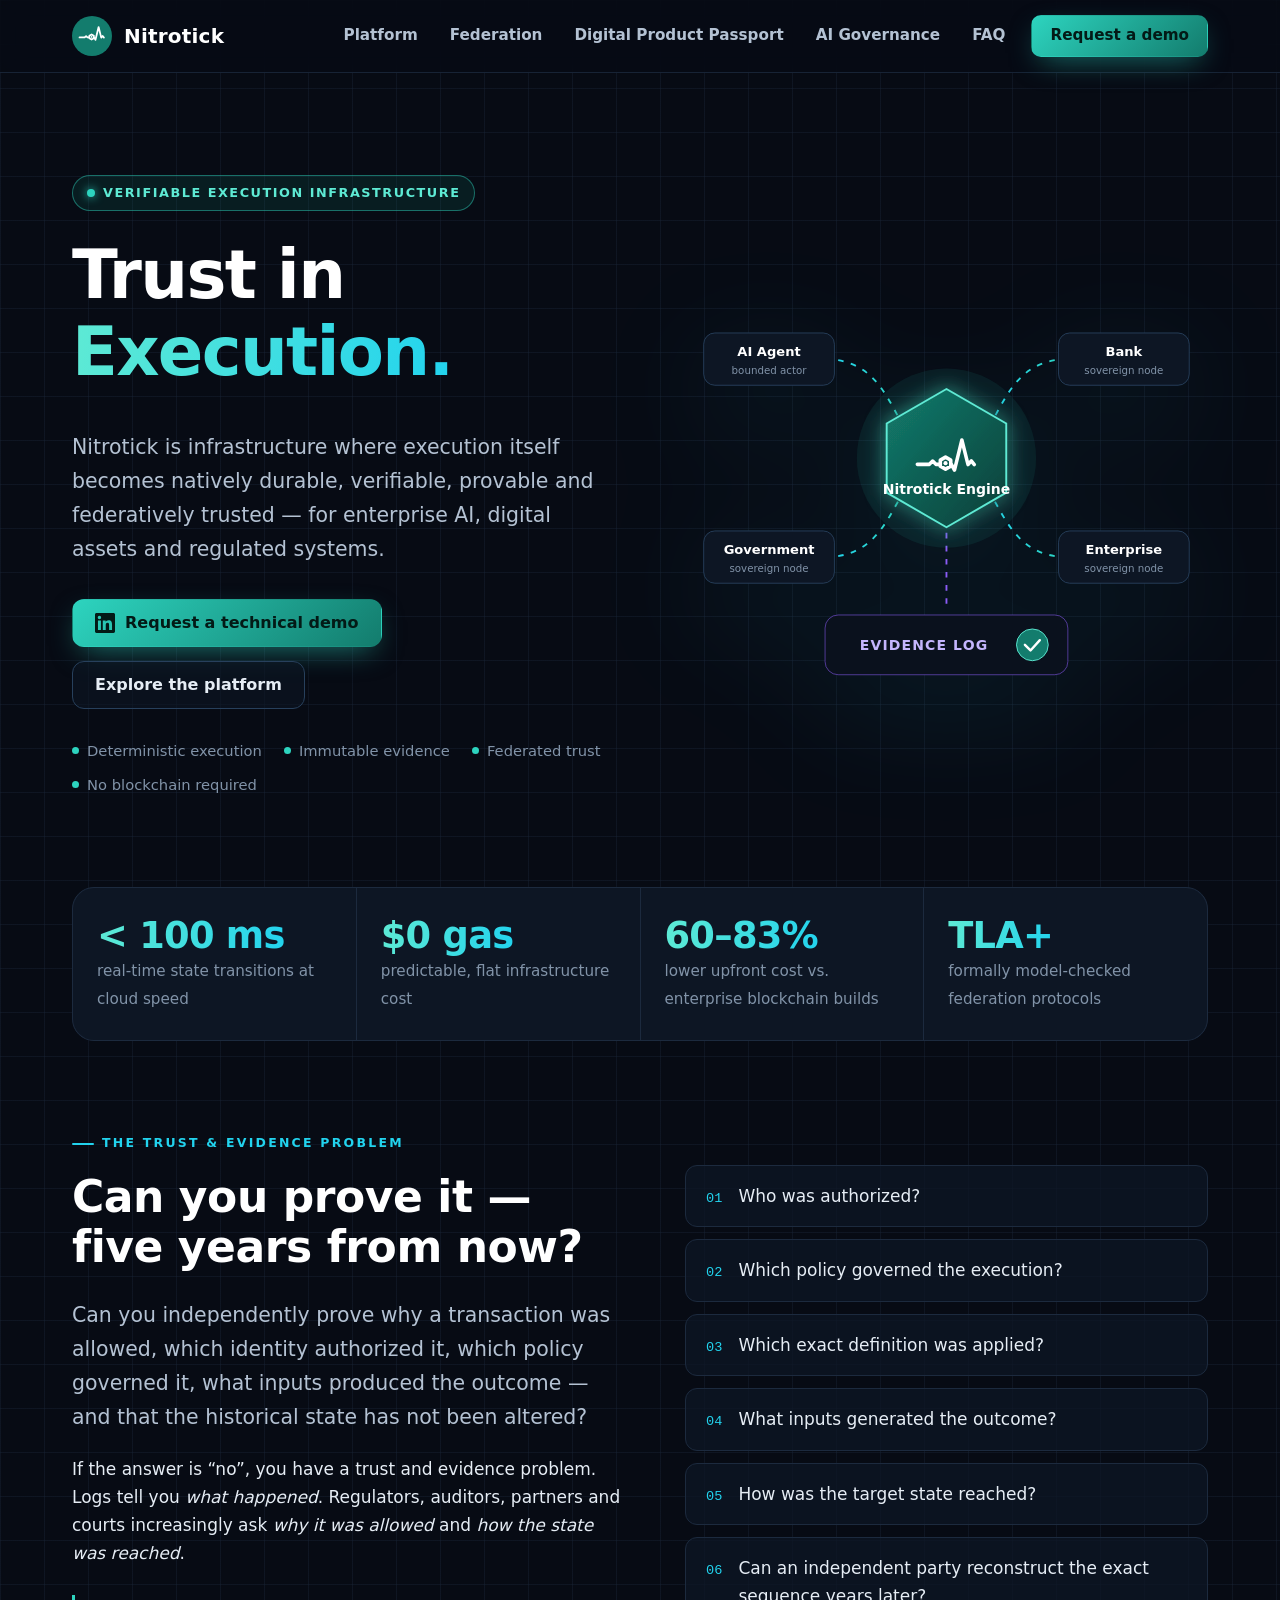
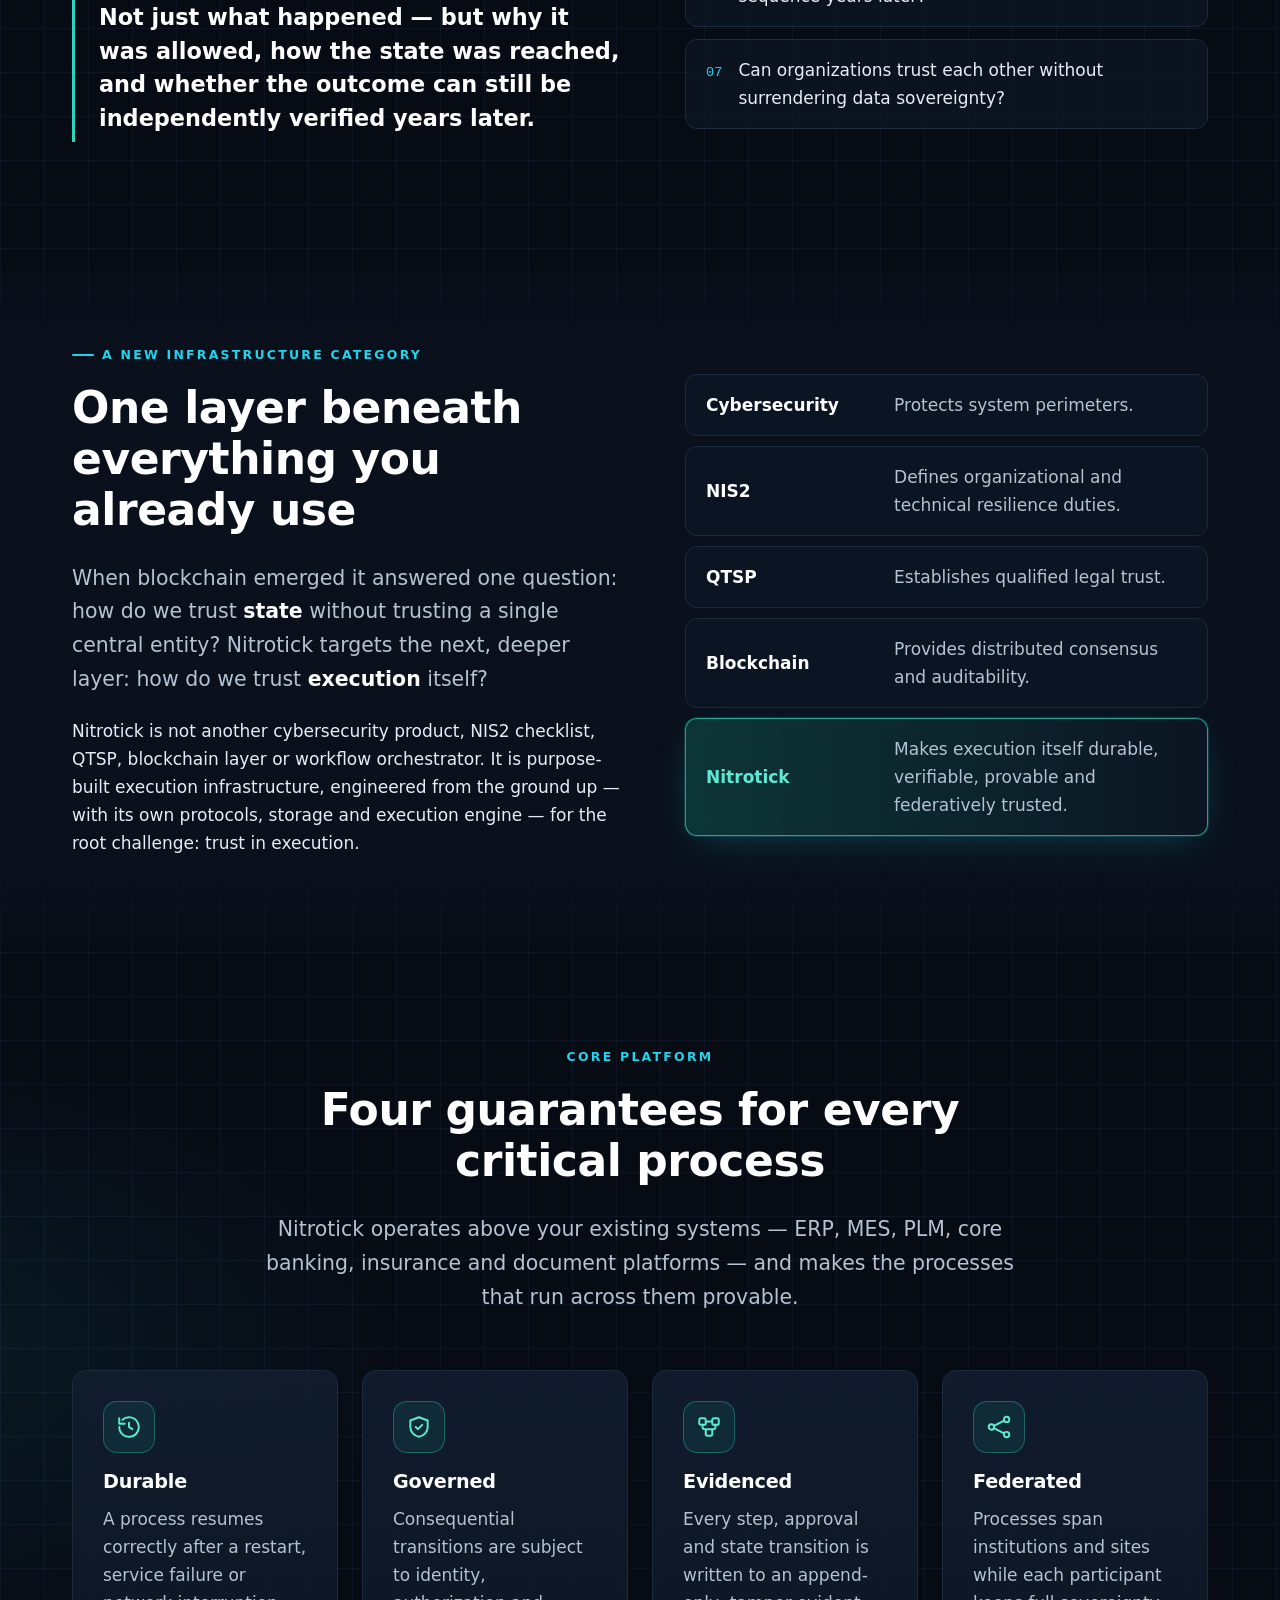
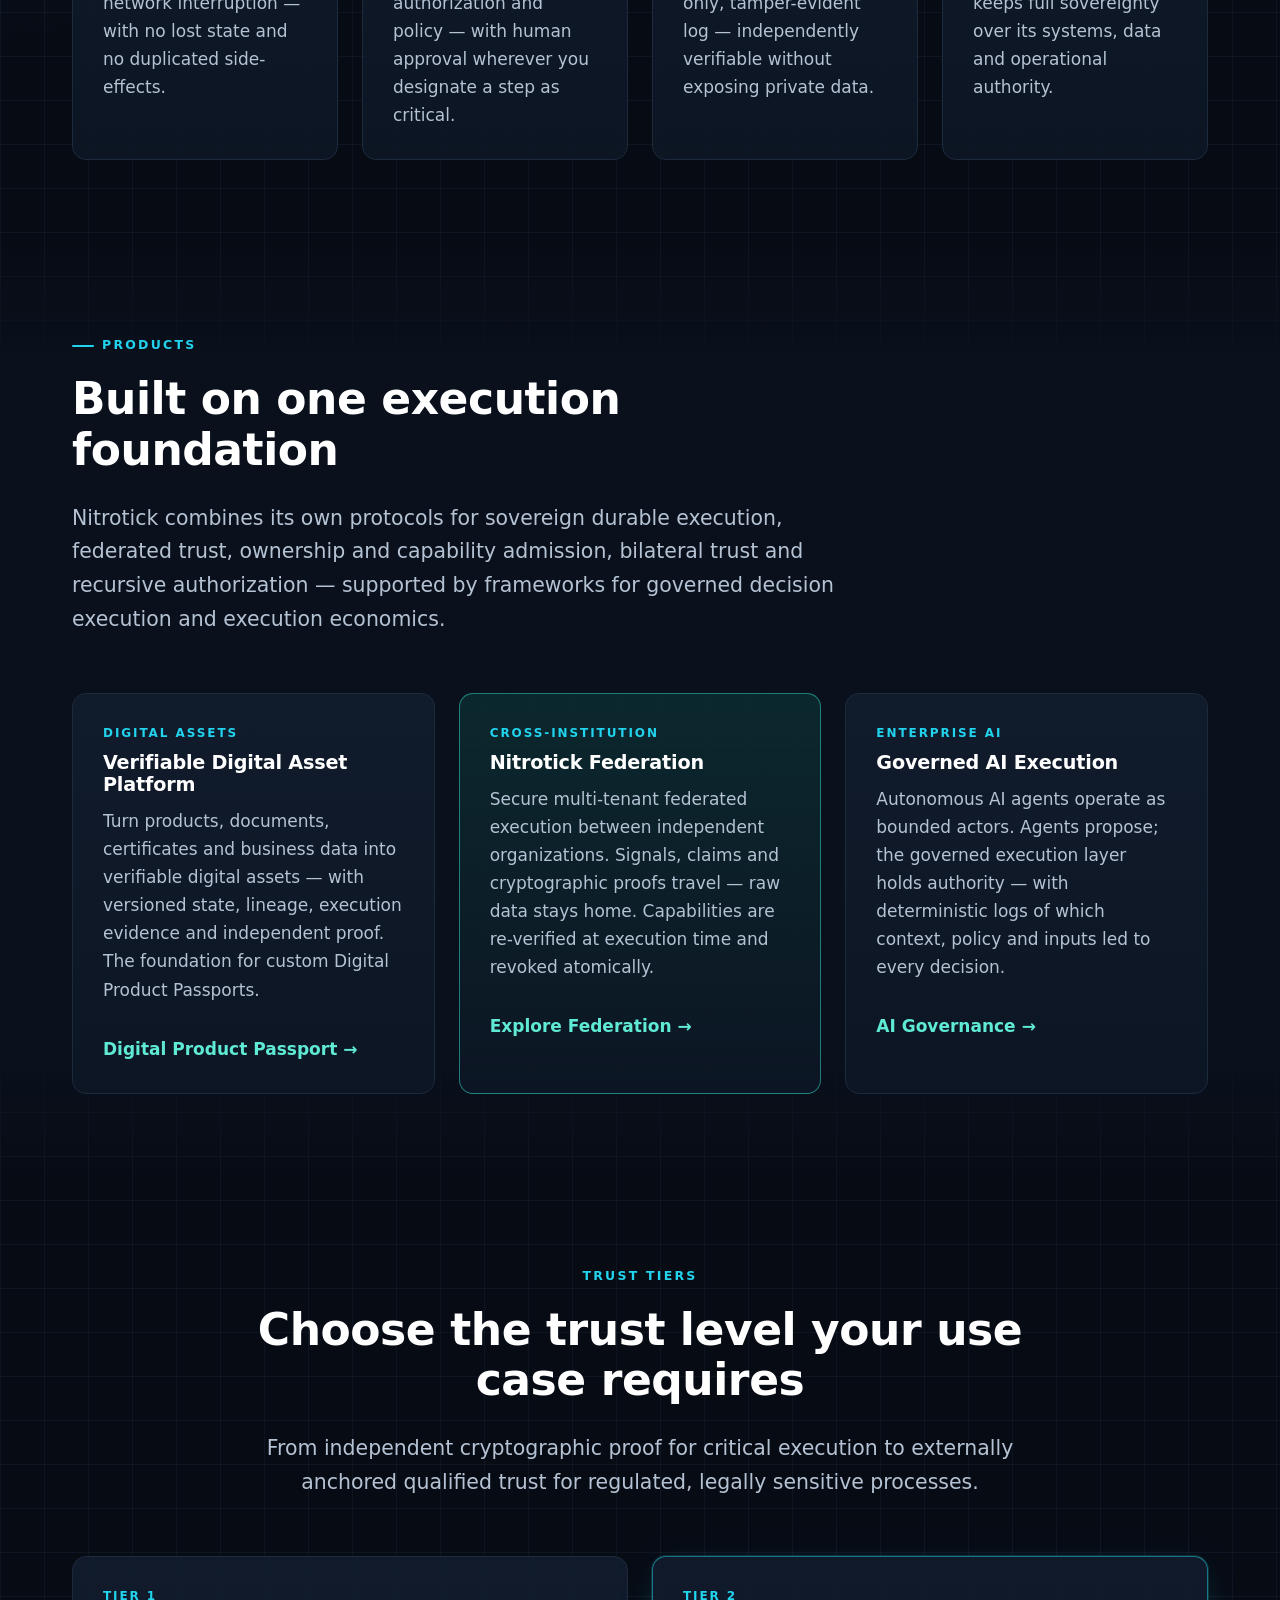
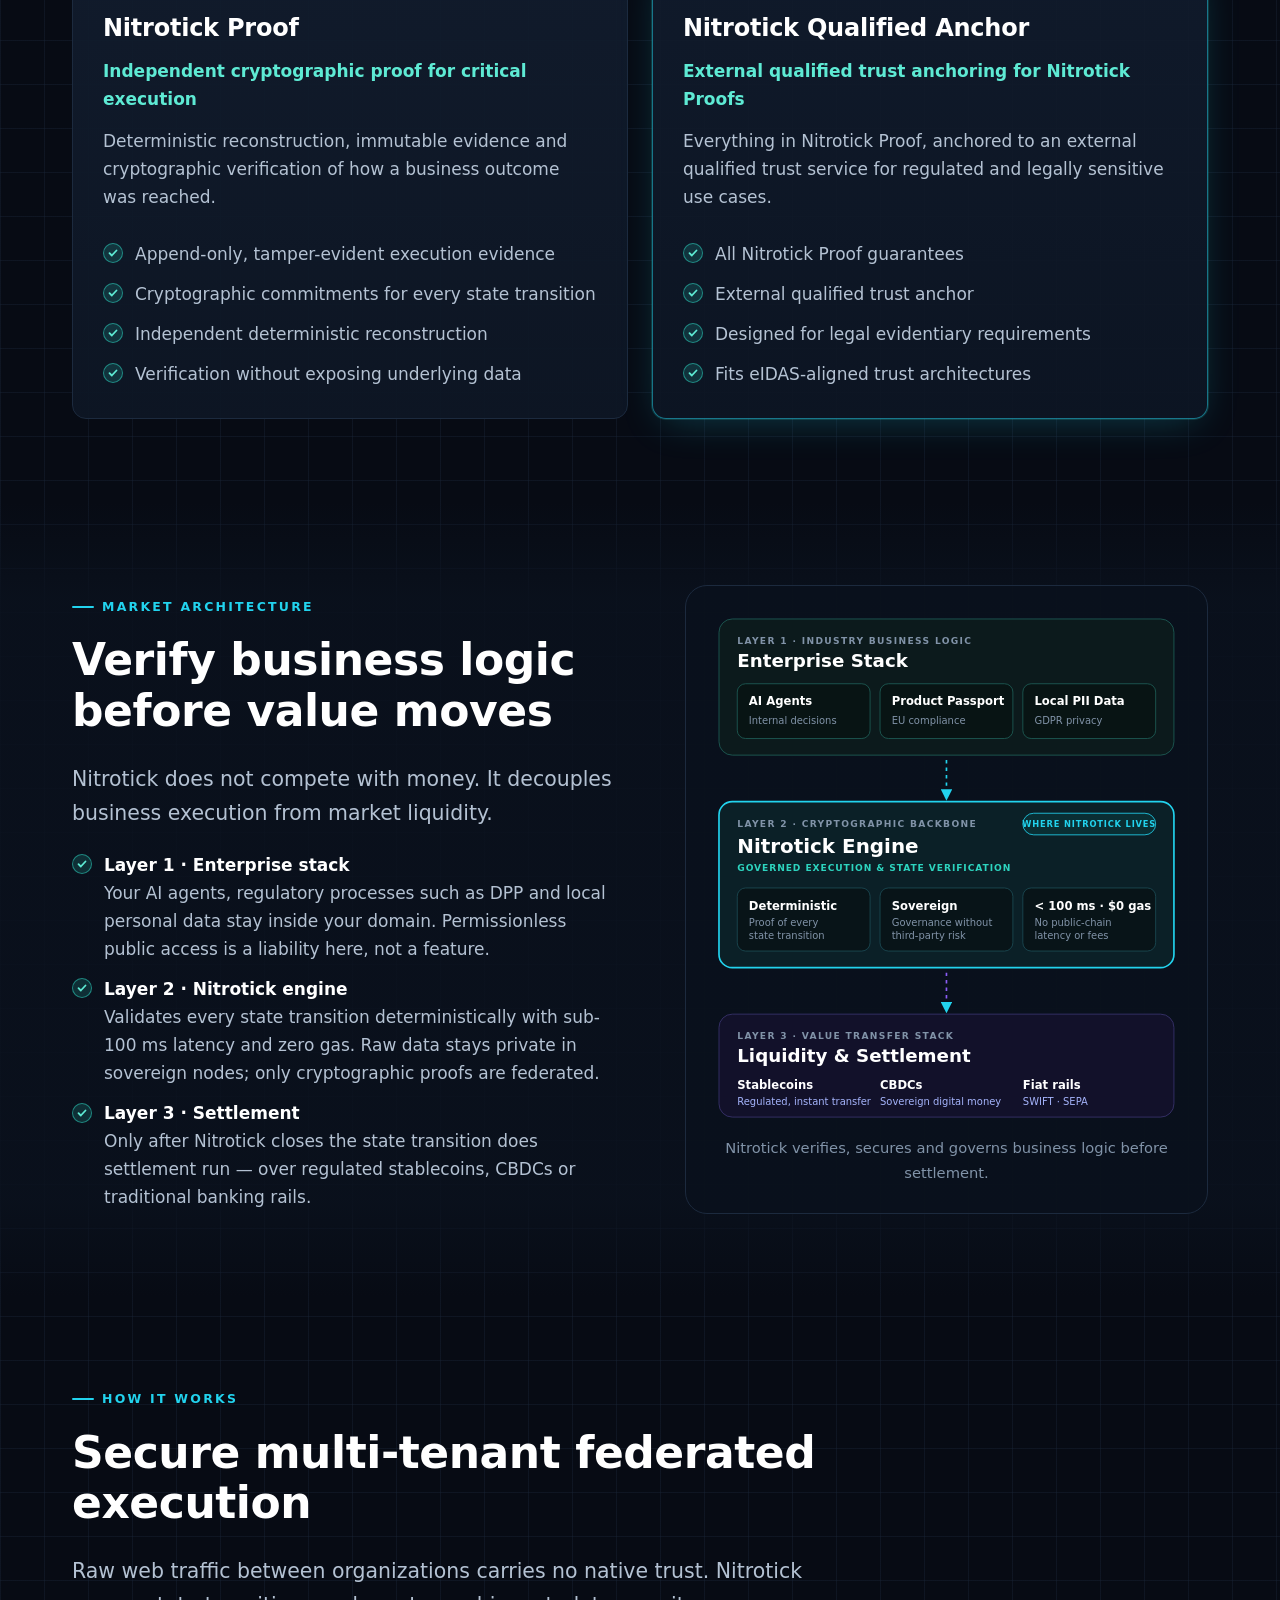
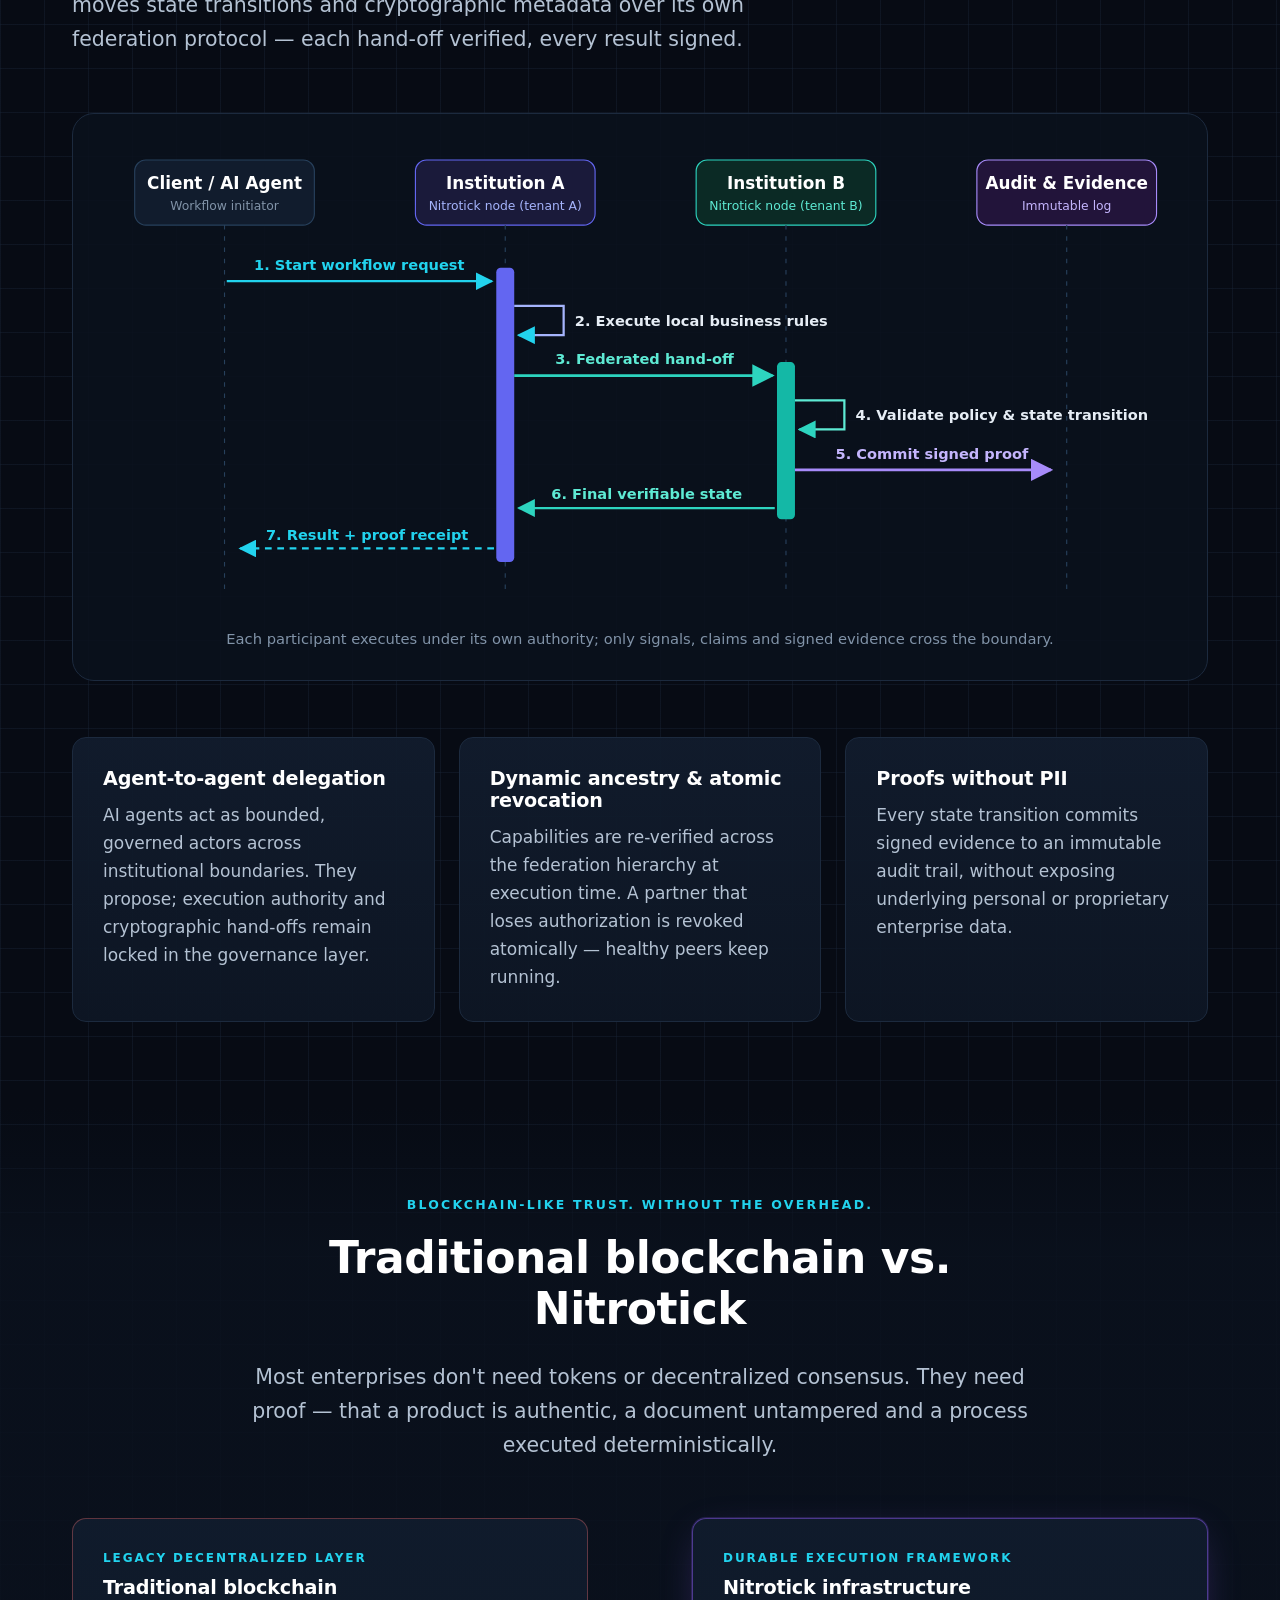
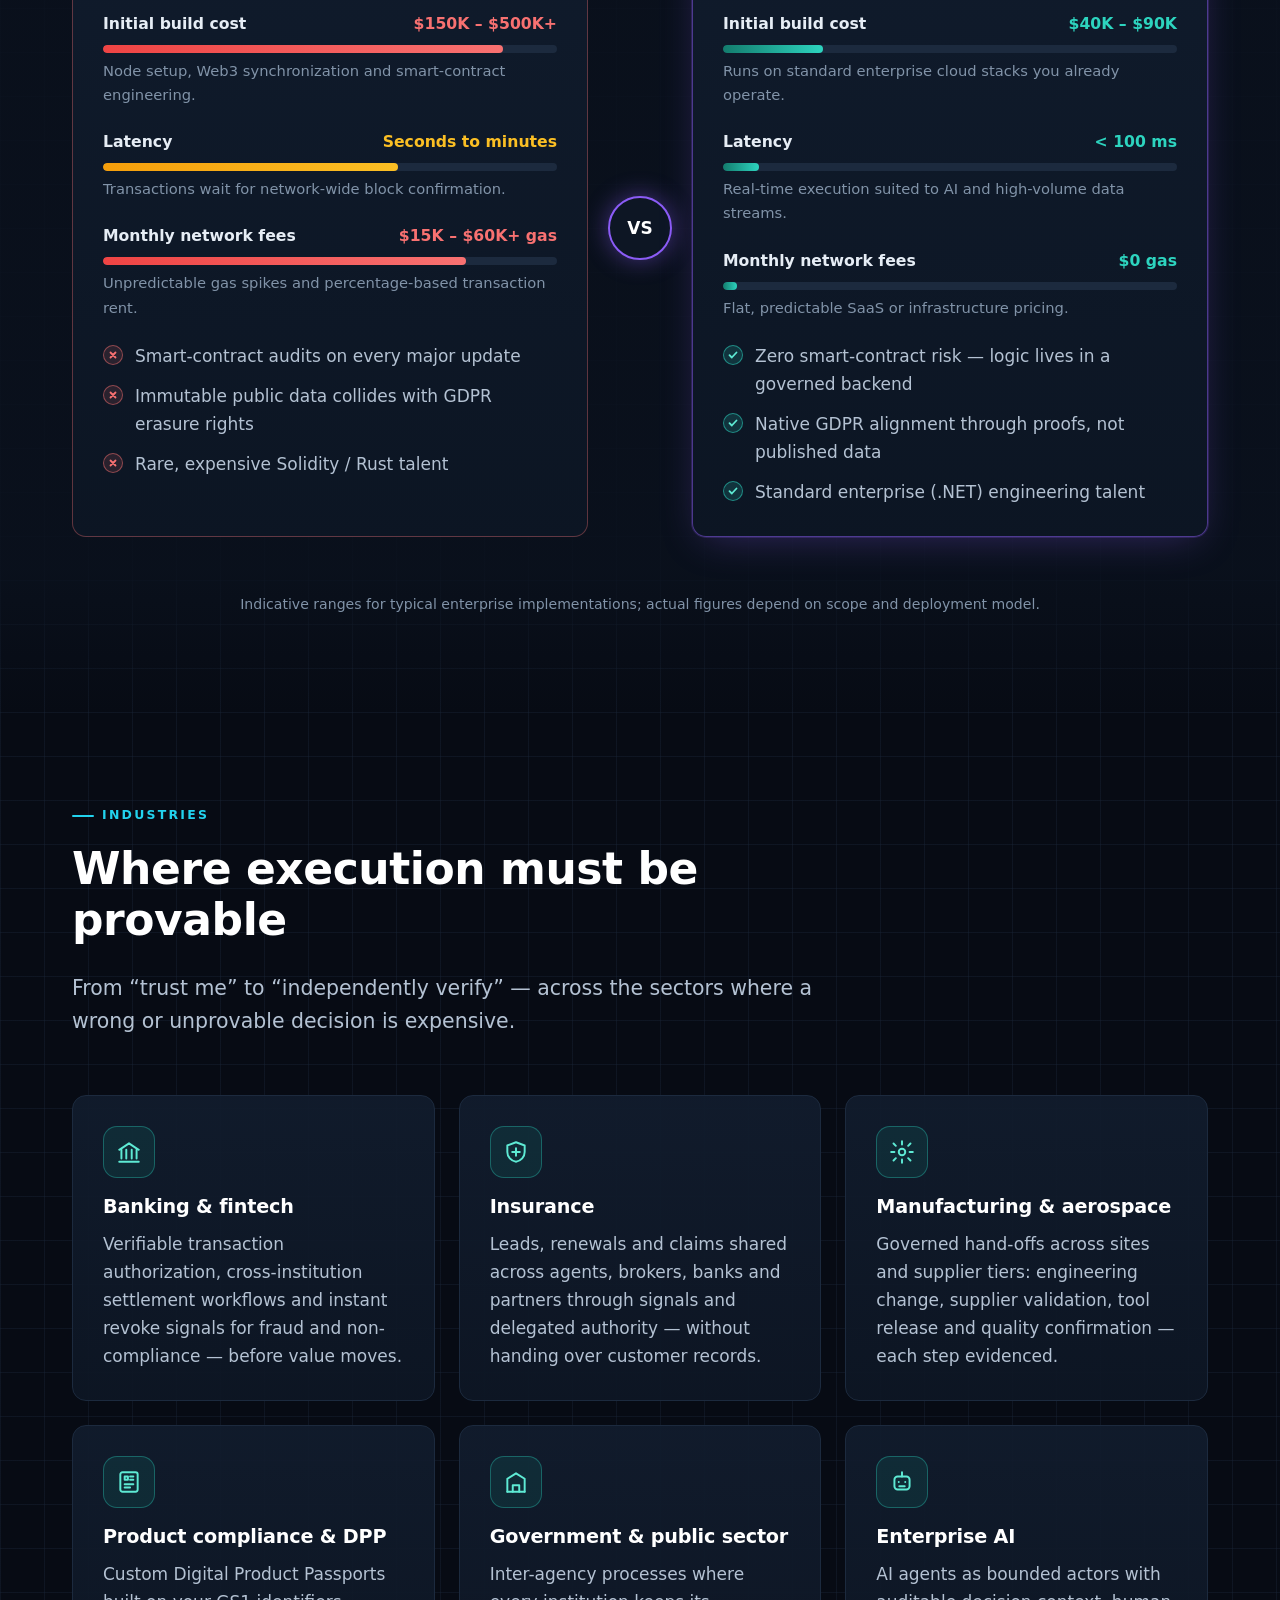
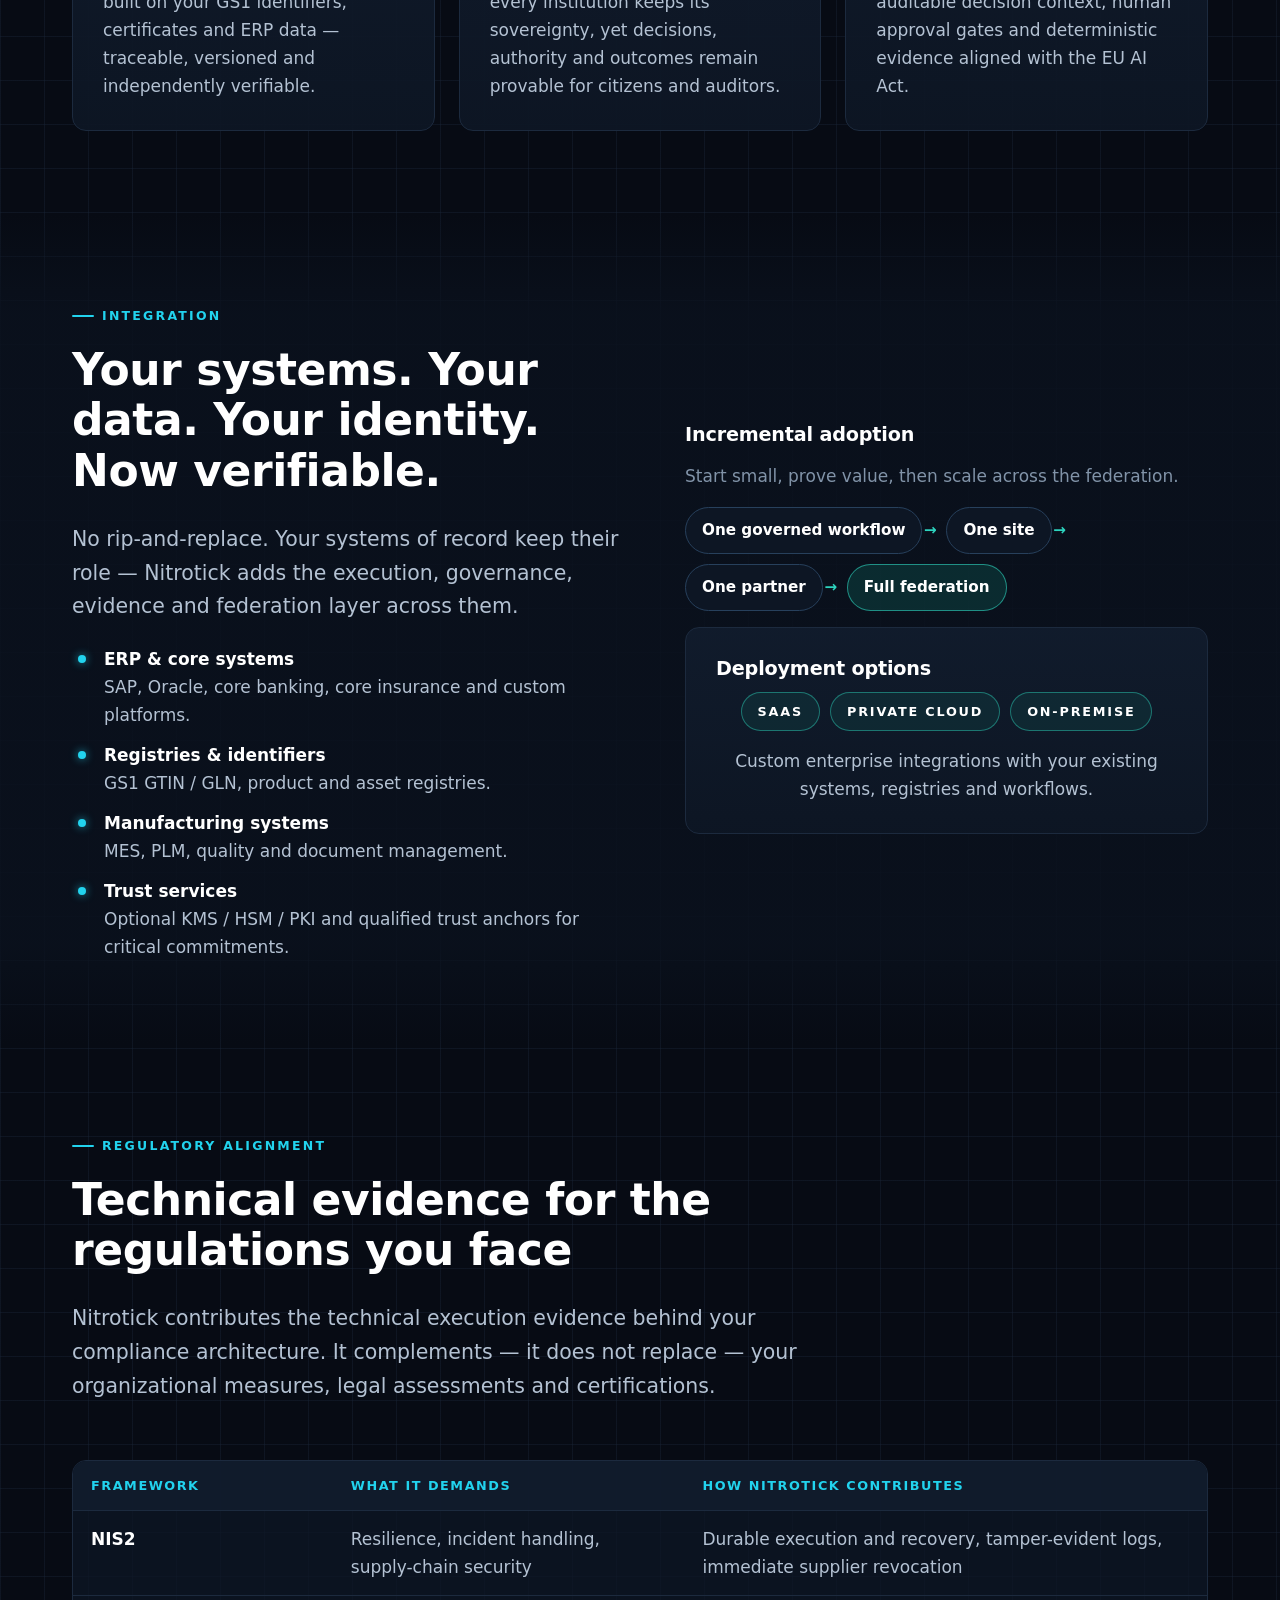
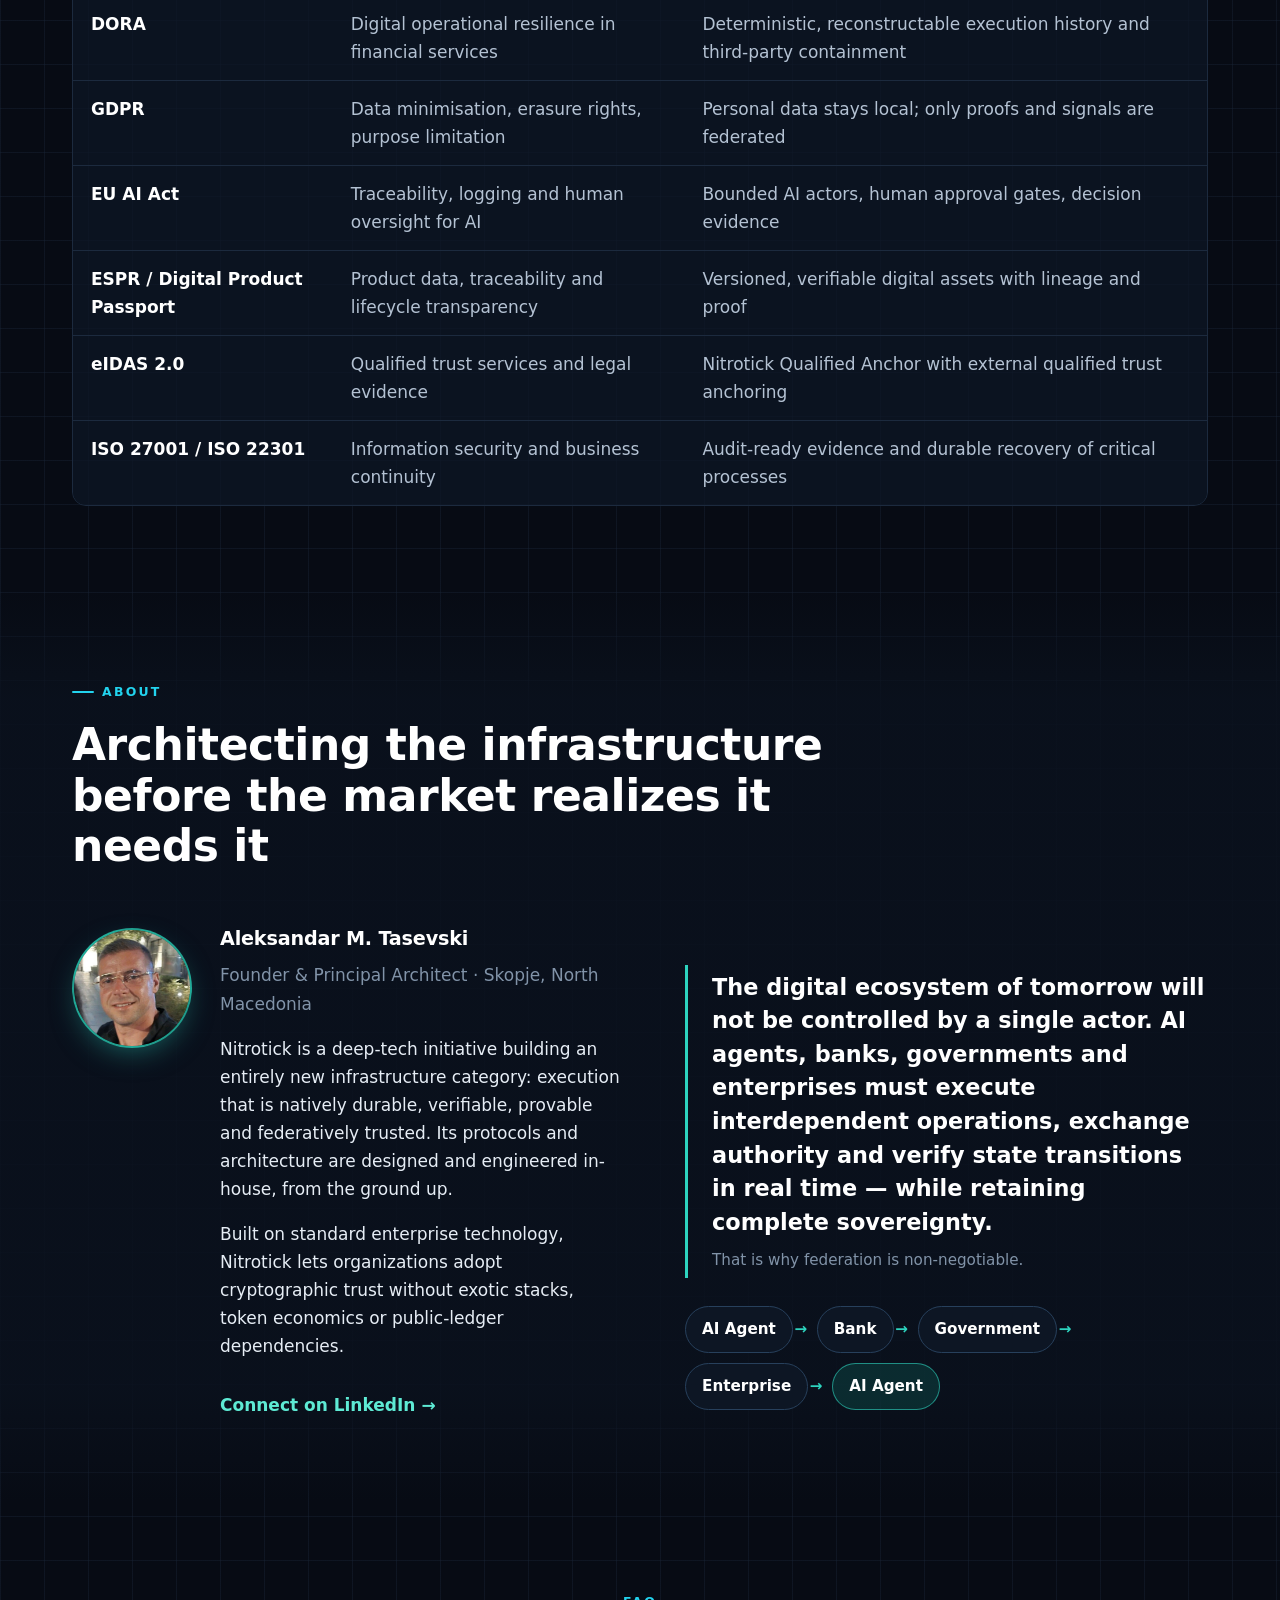
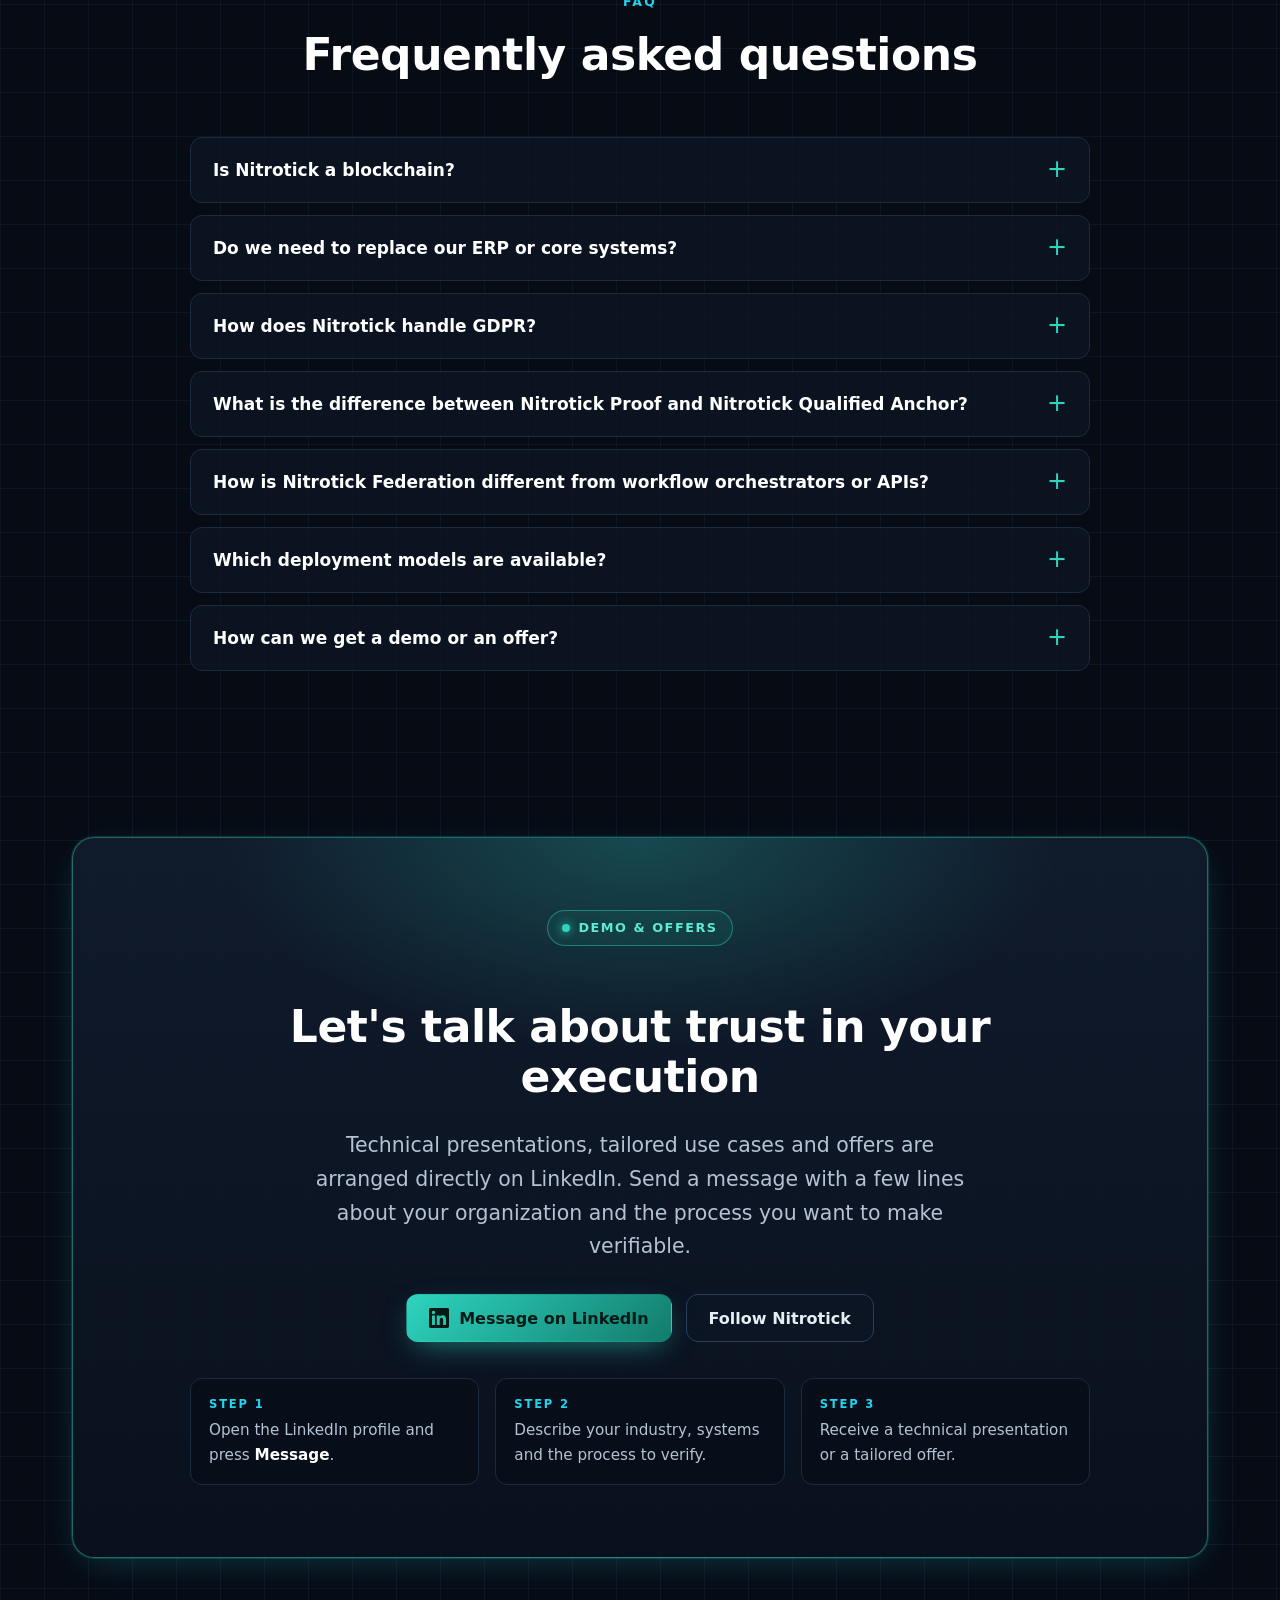
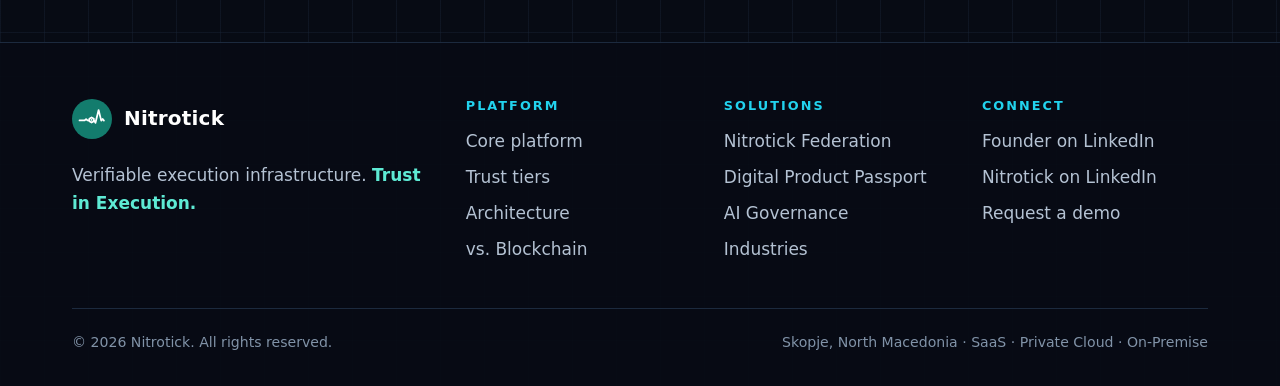
==== commit 770992cf: "Add founder photo and simplify evidence log wording - Replace AT initials avatar with founder photo;" ====
--- a/index.html
+++ b/index.html
@@ -70,6 +70,7 @@
         "@id": "https://nitrotick.com/#founder",
         "name": "Aleksandar M. Tasevski",
         "jobTitle": "Founder & Principal Architect",
+        "image": "https://nitrotick.com/assets/img/aleksandar-m-tasevski.jpg",
         "worksFor": { "@id": "https://nitrotick.com/#organization" },
         "homeLocation": { "@type": "Place", "name": "Skopje, North Macedonia" },
         "sameAs": ["https://www.linkedin.com/in/aleksandar-m-tasevski/"]
@@ -103,7 +104,7 @@
         "publisher": { "@id": "https://nitrotick.com/#organization" },
         "featureList": [
           "Deterministic durable execution and recovery",
-          "Immutable hash-chained execution evidence",
+          "Immutable, tamper-evident execution evidence",
           "Independent cryptographic proof and reconstruction",
           "Federated cross-institution execution with atomic revocation",
           "Governed AI agents as bounded actors",
@@ -117,7 +118,7 @@
           {
             "@type": "Question",
             "name": "Is Nitrotick a blockchain?",
-            "acceptedAnswer": { "@type": "Answer", "text": "No. Nitrotick delivers the core business utility people expect from blockchain — tamper-evident history, provenance, integrity and independent verification — through deterministic execution, hash-chained evidence and cryptographic commitments. There are no tokens, no gas fees, no public ledger and no smart contracts to audit." }
+            "acceptedAnswer": { "@type": "Answer", "text": "No. Nitrotick delivers the core business utility people expect from blockchain — tamper-evident history, provenance, integrity and independent verification — through deterministic execution, tamper-evident evidence and cryptographic commitments. There are no tokens, no gas fees, no public ledger and no smart contracts to audit." }
           },
           {
             "@type": "Question",
@@ -203,7 +204,7 @@
         <div class="hero-visual">
           <svg viewBox="0 0 560 480" role="img" aria-labelledby="hero-svg-title hero-svg-desc">
             <title id="hero-svg-title">Nitrotick federated execution network</title>
-            <desc id="hero-svg-desc">Four sovereign participants — AI agent, bank, government and enterprise — connect through the Nitrotick execution engine, which commits every state transition to a hash-chained evidence log.</desc>
+            <desc id="hero-svg-desc">Four sovereign participants — AI agent, bank, government and enterprise — connect through the Nitrotick execution engine, which commits every state transition to a tamper-evident evidence log.</desc>
             <defs>
               <linearGradient id="h-core" x1="0" y1="0" x2="1" y2="1">
                 <stop offset="0" stop-color="#137C6D"/>
@@ -255,20 +256,11 @@
               <text x="470" y="332" font-size="11" font-weight="500" fill="#8193A8">sovereign node</text>
             </g>
 
-            <g class="svg-mono" font-size="11" fill="#B4C2D3">
-              <rect x="70" y="378" width="420" height="80" rx="14" fill="#0A111D" stroke="#8B5CF6" stroke-opacity=".6"/>
-              <text x="90" y="400" fill="#C4B5FD" font-weight="700" letter-spacing="1.5">EVIDENCE LOG · HASH-CHAINED</text>
-              <g fill="#111C2D" stroke="#27405C">
-                <rect x="90" y="412" width="86" height="32" rx="6"/>
-                <rect x="196" y="412" width="86" height="32" rx="6"/>
-                <rect x="302" y="412" width="86" height="32" rx="6"/>
-              </g>
-              <text x="133" y="432" text-anchor="middle">#a41f…</text>
-              <text x="239" y="432" text-anchor="middle">#7c02…</text>
-              <text x="345" y="432" text-anchor="middle">#e9b3…</text>
-              <path d="M176 428H196M282 428H302M388 428H408" stroke="#8B5CF6" stroke-width="2"/>
-              <circle cx="436" cy="428" r="16" fill="#137C6D" stroke="#5EEAD4"/>
-              <path d="M429 428l5 5 9-10" fill="none" stroke="#fff" stroke-width="2.5" stroke-linecap="round" stroke-linejoin="round"/>
+            <g class="svg-text">
+              <rect x="150" y="378" width="260" height="64" rx="14" fill="#0A111D" stroke="#8B5CF6" stroke-opacity=".6"/>
+              <text x="256" y="416" text-anchor="middle" fill="#C4B5FD" font-size="15" font-weight="700" letter-spacing="1.2">EVIDENCE LOG</text>
+              <circle cx="372" cy="410" r="17" fill="#137C6D" stroke="#5EEAD4"/>
+              <path d="M364 410l6 6 10-11" fill="none" stroke="#fff" stroke-width="2.6" stroke-linecap="round" stroke-linejoin="round"/>
             </g>
           </svg>
         </div>
@@ -360,7 +352,7 @@
               <svg viewBox="0 0 24 24" fill="none" stroke="currentColor" stroke-width="1.8" stroke-linecap="round" stroke-linejoin="round"><rect x="3" y="4" width="6" height="6" rx="1.5"/><rect x="15" y="4" width="6" height="6" rx="1.5"/><rect x="9" y="14" width="6" height="6" rx="1.5"/><path d="M9 7h6M18 10v2a2 2 0 0 1-2 2h-1M6 10v2a2 2 0 0 0 2 2h1"/></svg>
             </div>
             <h3>Evidenced</h3>
-            <p>Every step, approval and state transition is written to an append-only, hash-chained log — independently verifiable without exposing private data.</p>
+            <p>Every step, approval and state transition is written to an append-only, tamper-evident log — independently verifiable without exposing private data.</p>
           </article>
           <article class="card">
             <div class="card-icon" aria-hidden="true">
@@ -419,7 +411,7 @@
             <p class="tagline">Independent cryptographic proof for critical execution</p>
             <p>Deterministic reconstruction, immutable evidence and cryptographic verification of how a business outcome was reached.</p>
             <ul class="check-list">
-              <li>Hash-chained, append-only execution evidence</li>
+              <li>Append-only, tamper-evident execution evidence</li>
               <li>Cryptographic commitments for every state transition</li>
               <li>Independent deterministic reconstruction</li>
               <li>Verification without exposing underlying data</li>
@@ -798,7 +790,7 @@
         </div>
         <div class="split">
           <div class="founder">
-            <div class="avatar" aria-hidden="true">AT</div>
+            <img class="avatar" src="assets/img/aleksandar-m-tasevski.jpg" alt="Aleksandar M. Tasevski, Founder &amp; Principal Architect of Nitrotick" width="120" height="120" loading="lazy" decoding="async">
             <div>
               <h3>Aleksandar M. Tasevski</h3>
               <p class="muted">Founder &amp; Principal Architect · Skopje, North Macedonia</p>
@@ -834,7 +826,7 @@
         <div class="faq">
           <details>
             <summary>Is Nitrotick a blockchain?</summary>
-            <div><p>No. Nitrotick delivers the core business utility people expect from blockchain — tamper-evident history, provenance, integrity and independent verification — through deterministic execution, hash-chained evidence and cryptographic commitments. There are no tokens, no gas fees, no public ledger and no smart contracts to audit.</p></div>
+            <div><p>No. Nitrotick delivers the core business utility people expect from blockchain — tamper-evident history, provenance, integrity and independent verification — through deterministic execution, tamper-evident evidence and cryptographic commitments. There are no tokens, no gas fees, no public ledger and no smart contracts to audit.</p></div>
           </details>
           <details>
             <summary>Do we need to replace our ERP or core systems?</summary>
--- a/css/styles.css
+++ b/css/styles.css
@@ -354,6 +354,7 @@
   background: linear-gradient(135deg, var(--brand), #0b3f38); border: 2px solid rgba(45, 212, 191, .6);
   font-size: 2.3rem; font-weight: 800; color: #fff; letter-spacing: .02em;
 }
+img.avatar { object-fit: cover; box-shadow: 0 10px 30px -10px rgba(45, 212, 191, .5); }
 @media (max-width: 560px) { .founder { grid-template-columns: 1fr; } }
 
 /* ---------- FAQ (native details/summary) ---------- */
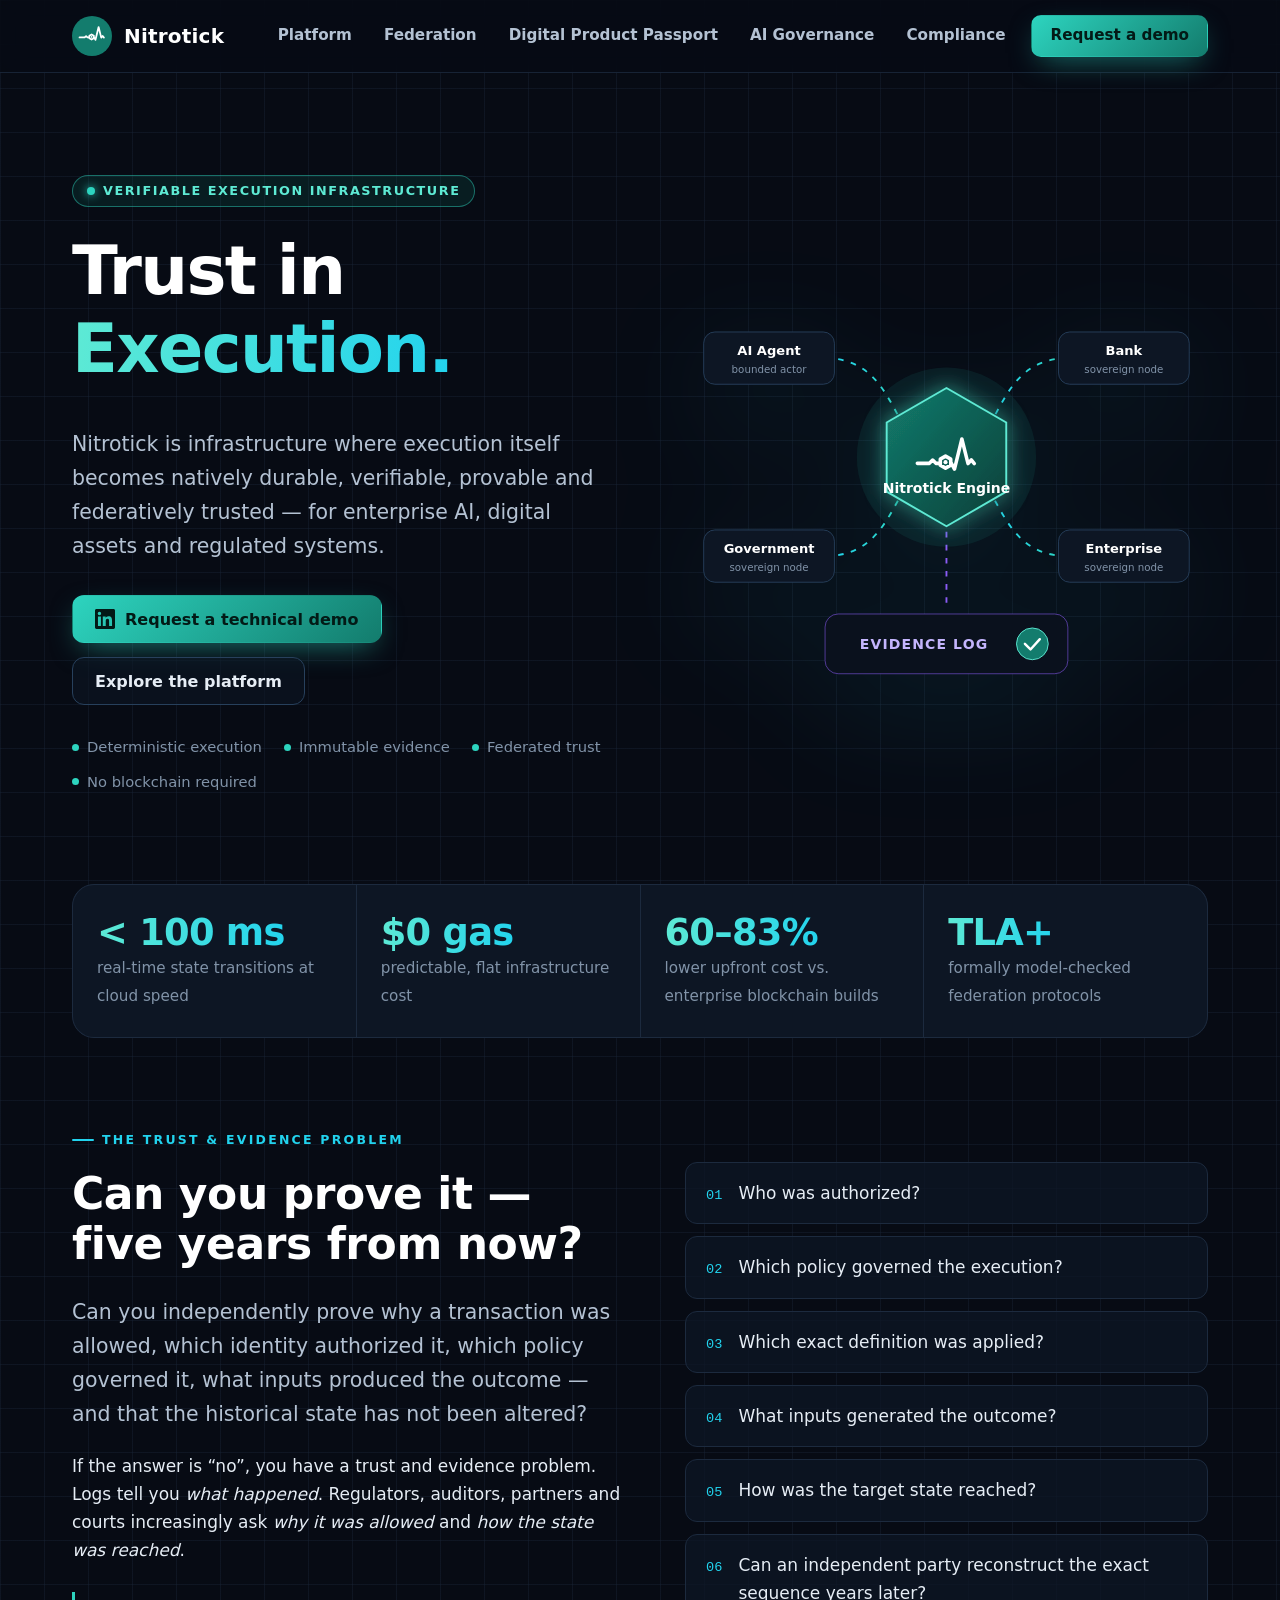
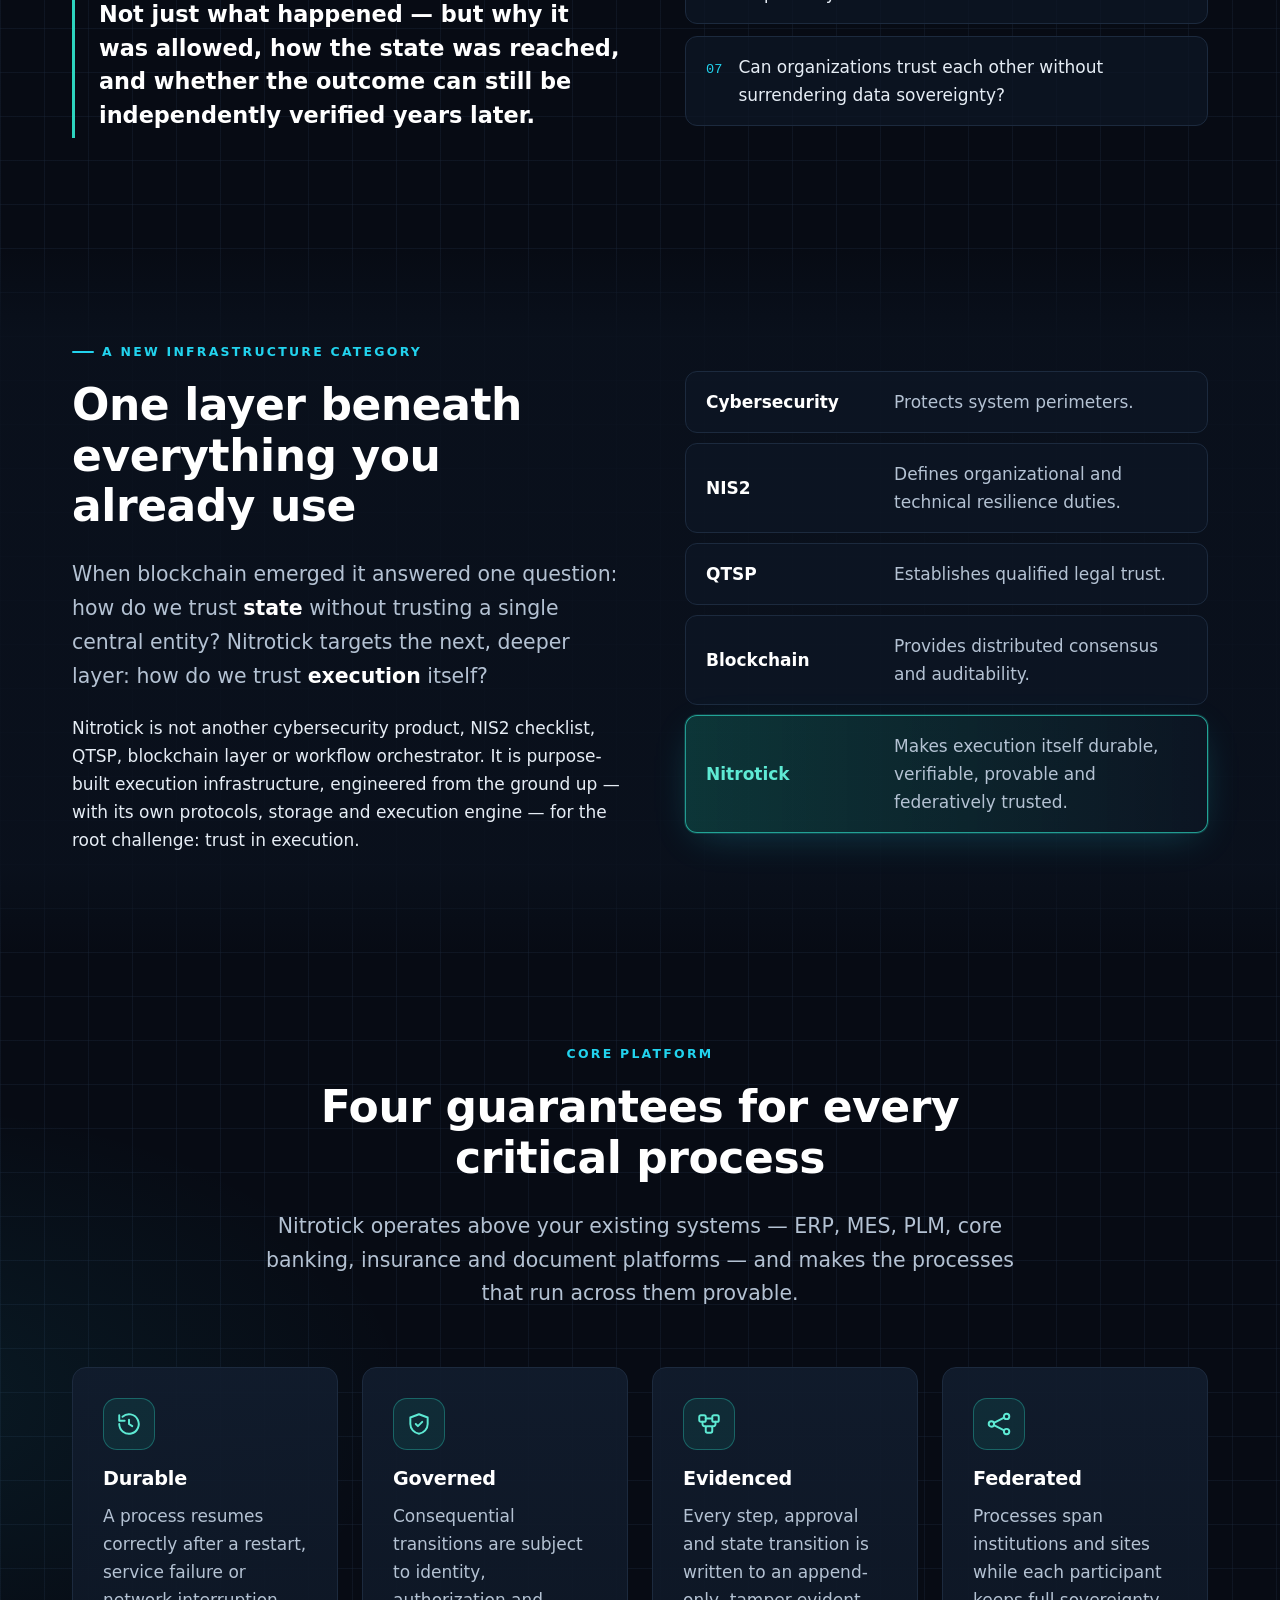
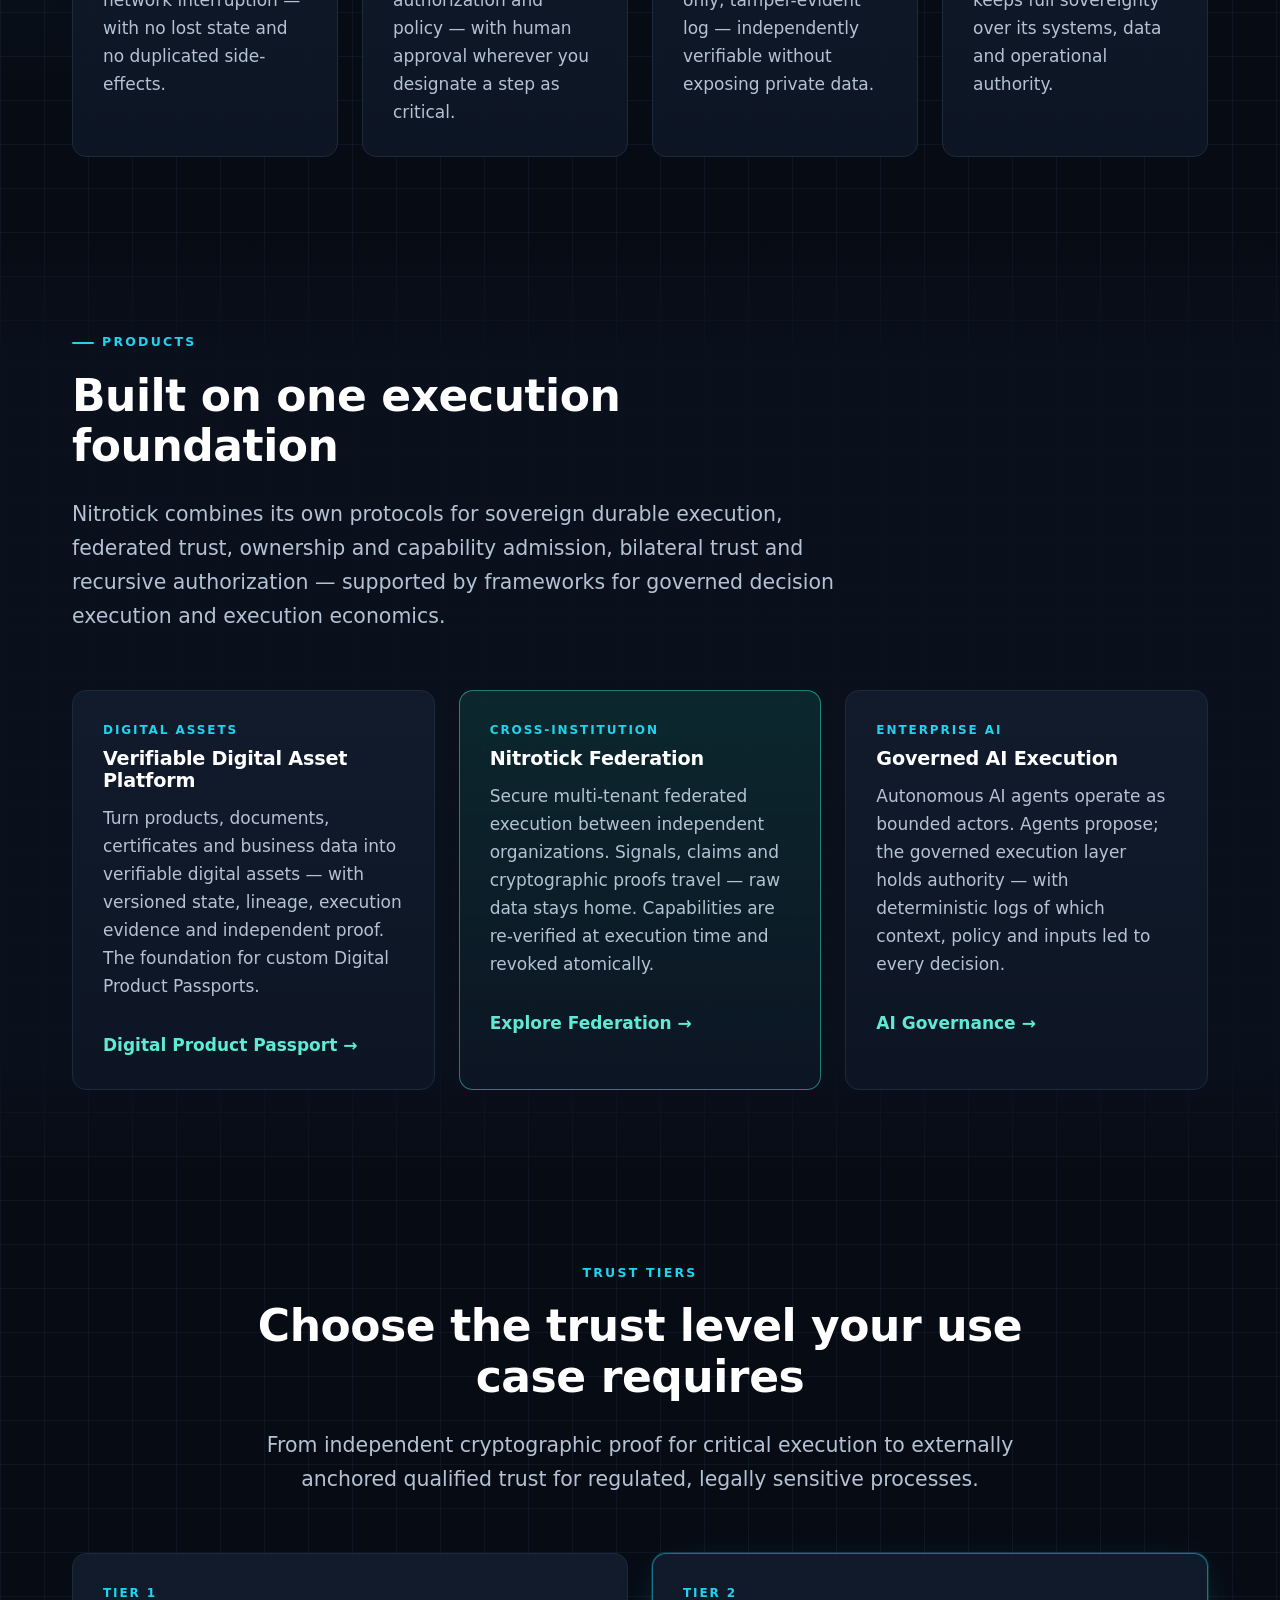
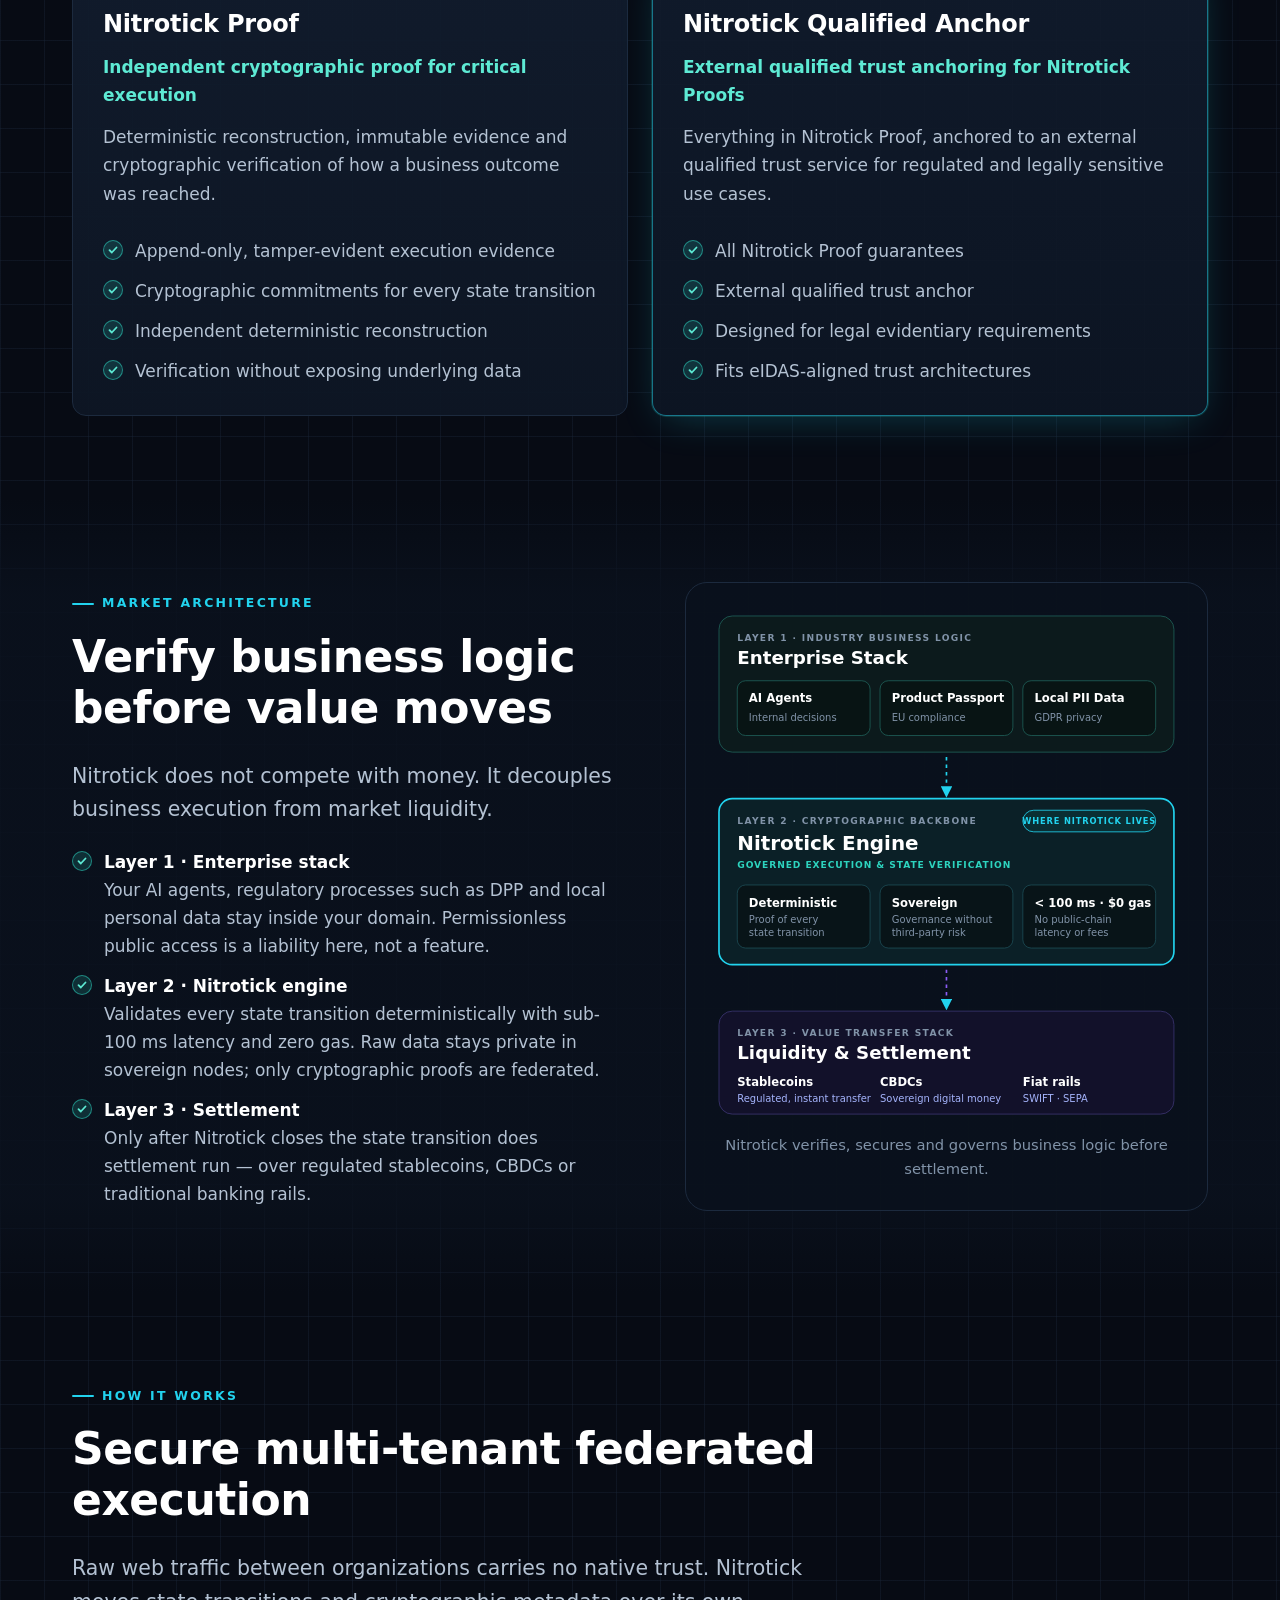
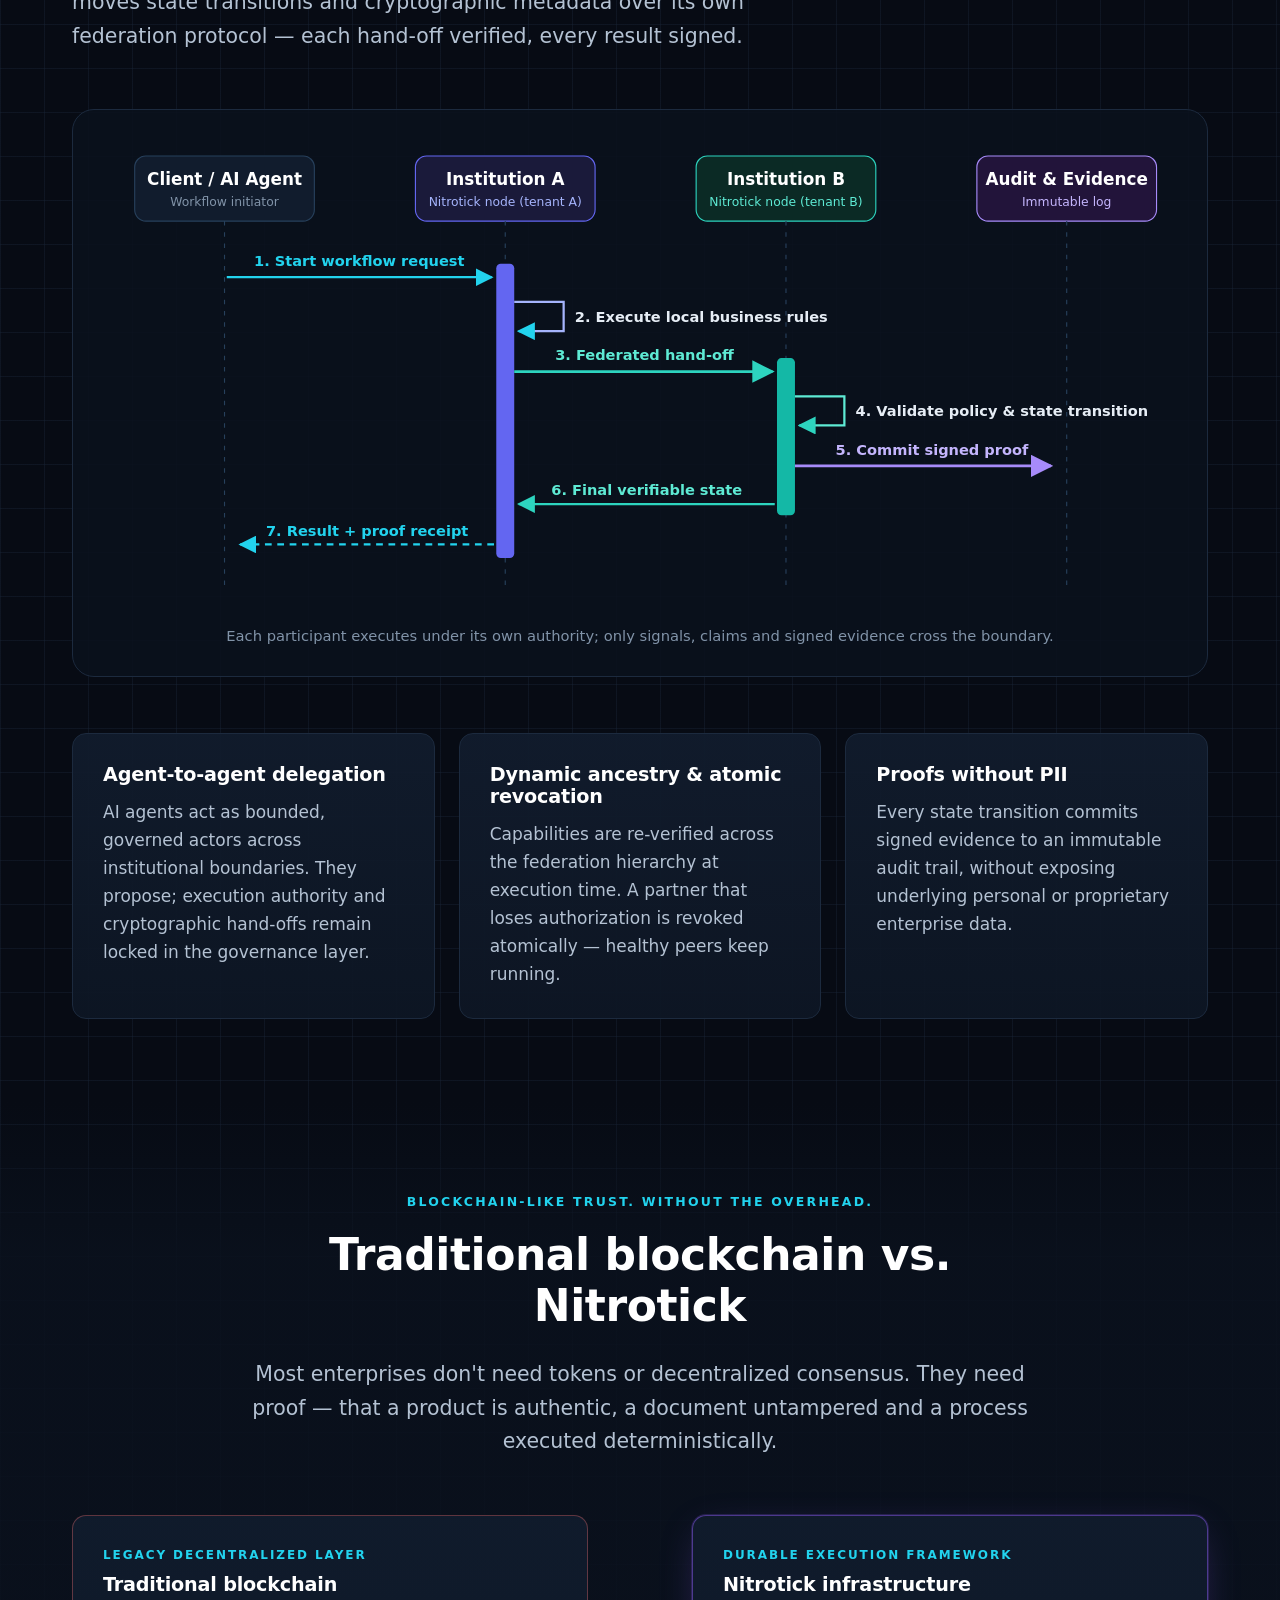
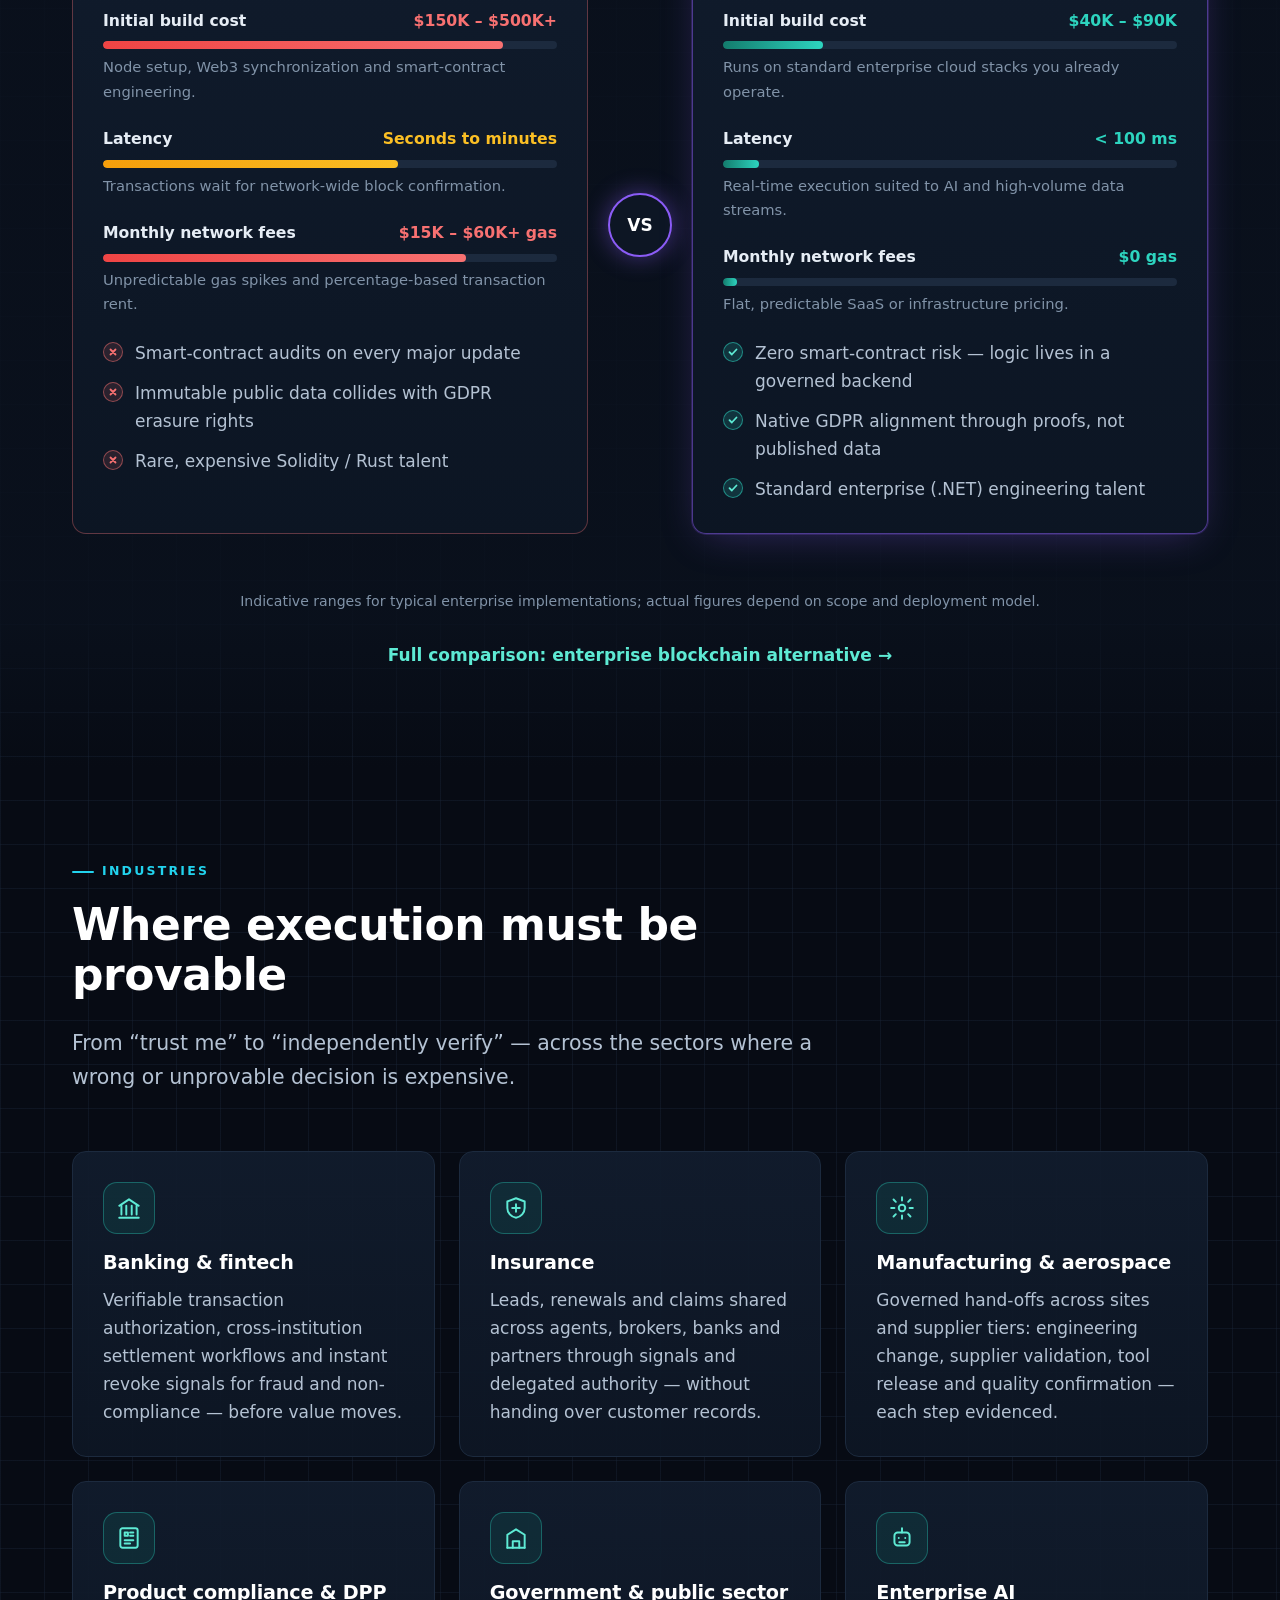
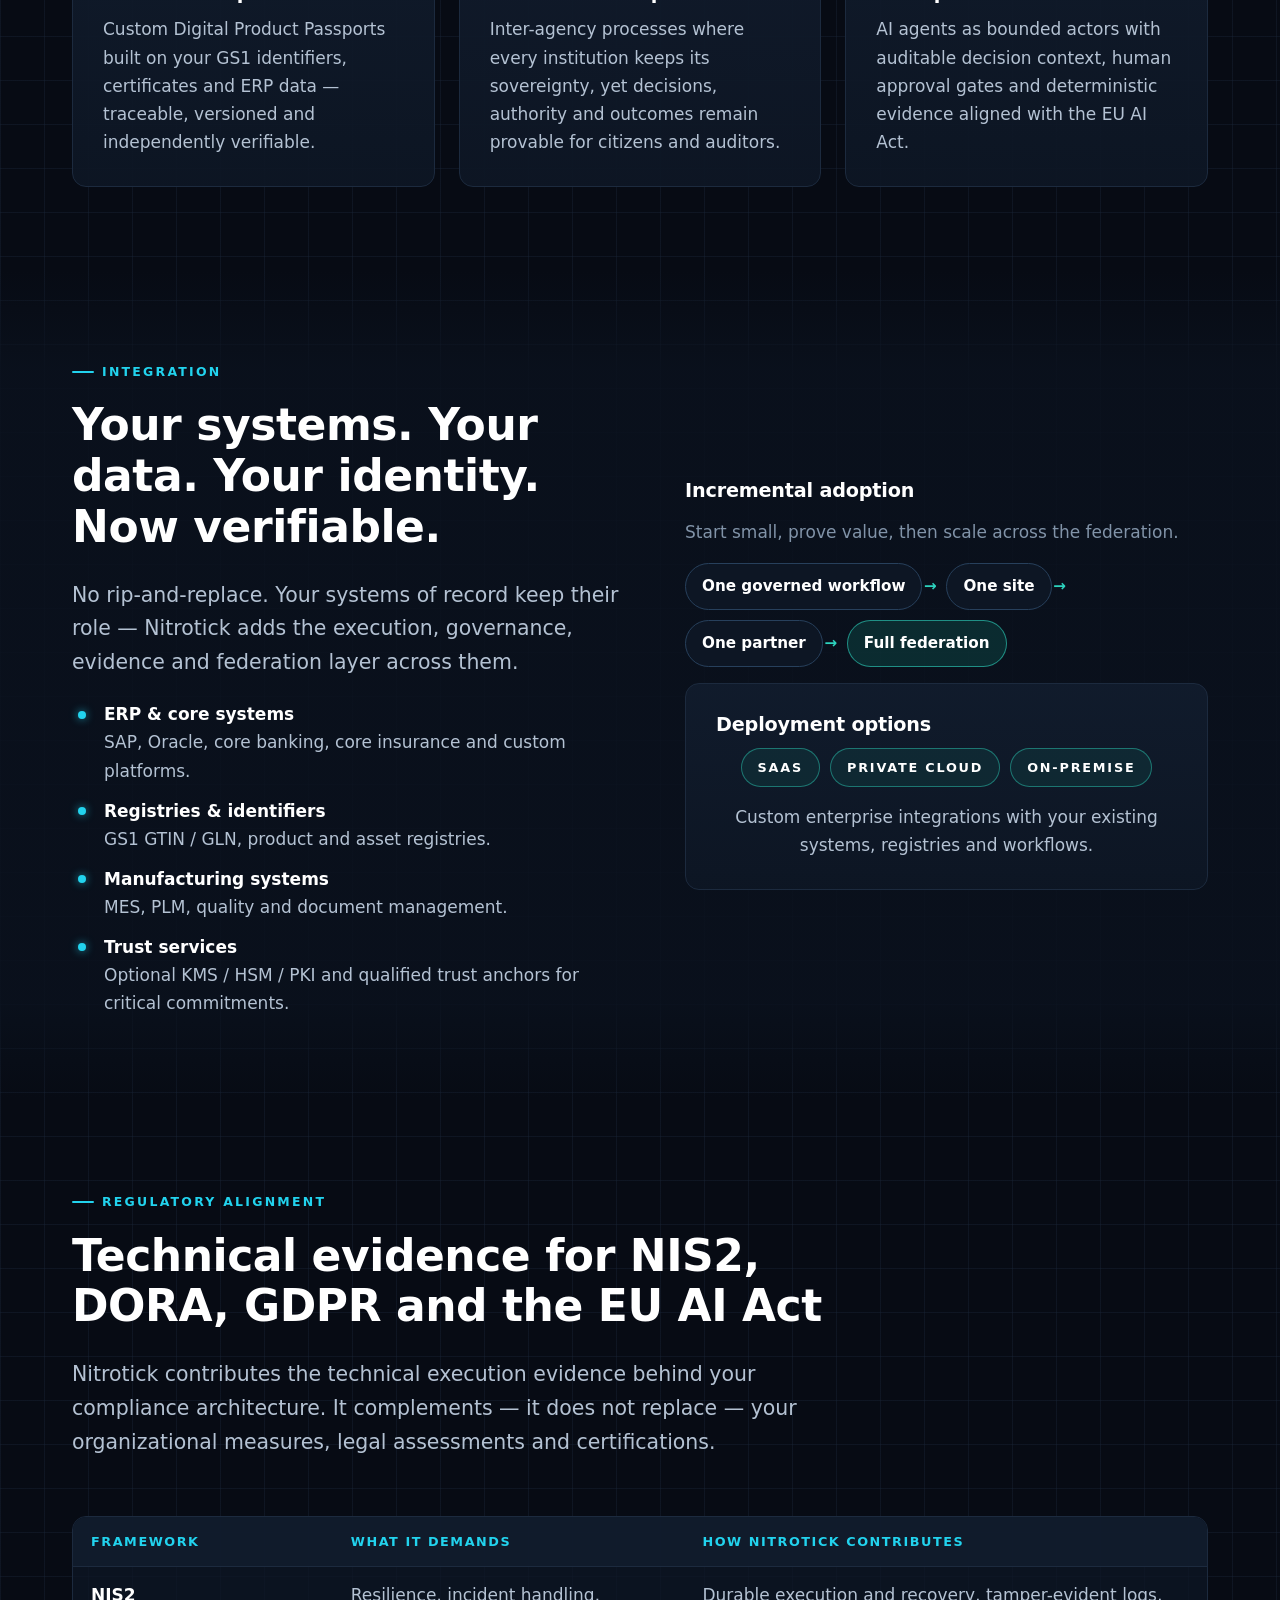
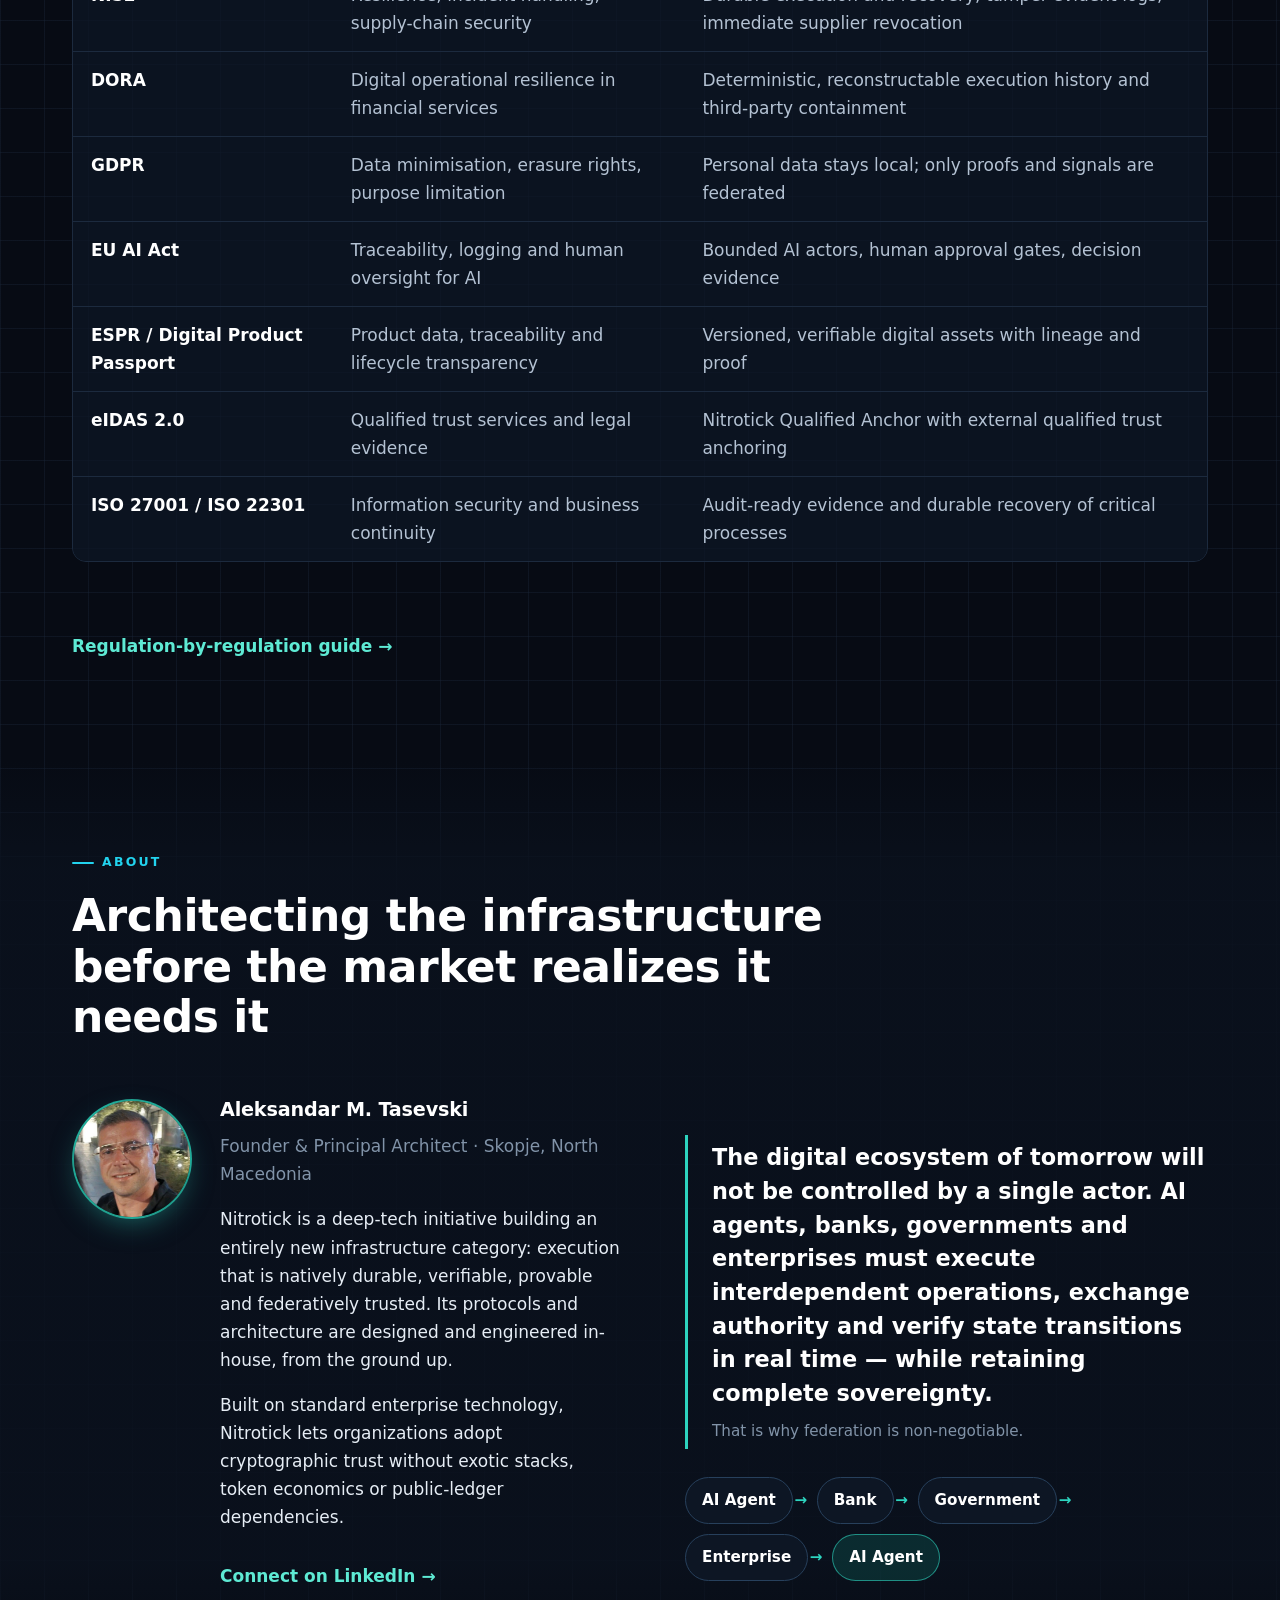
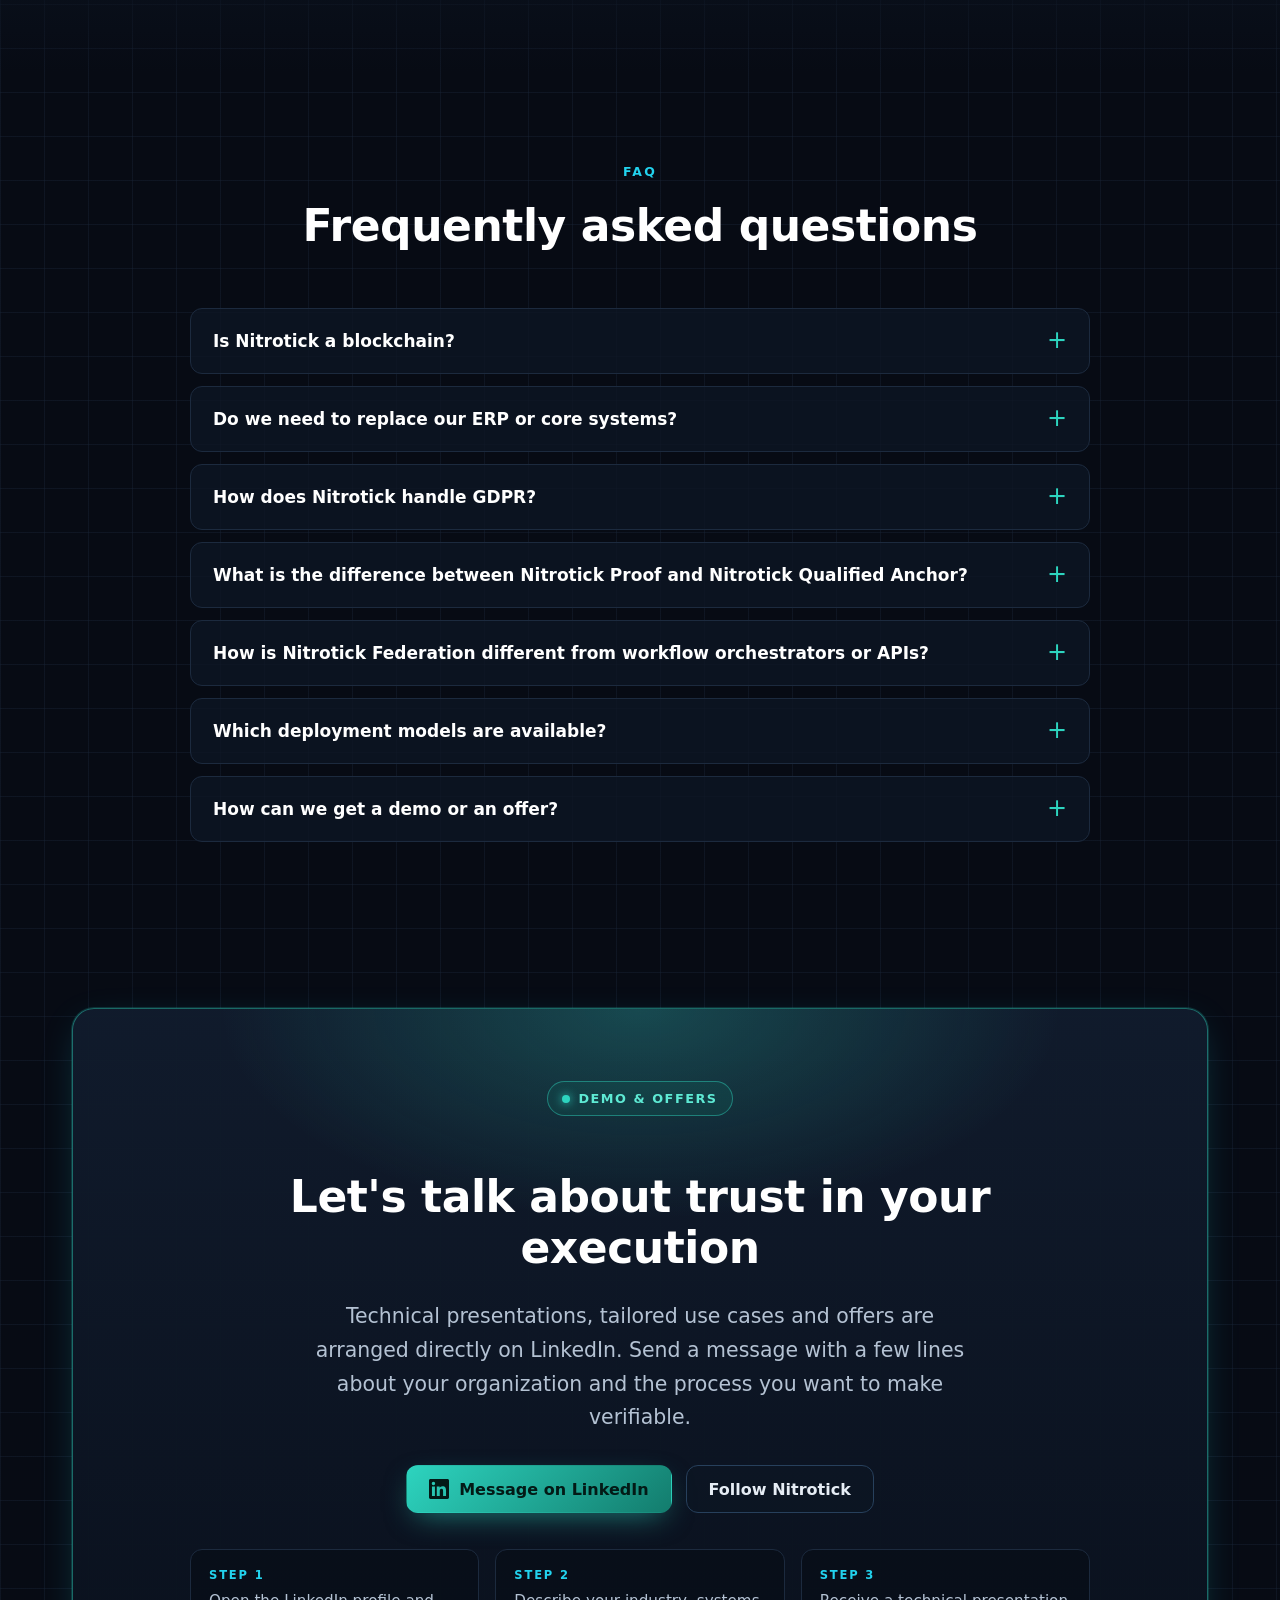
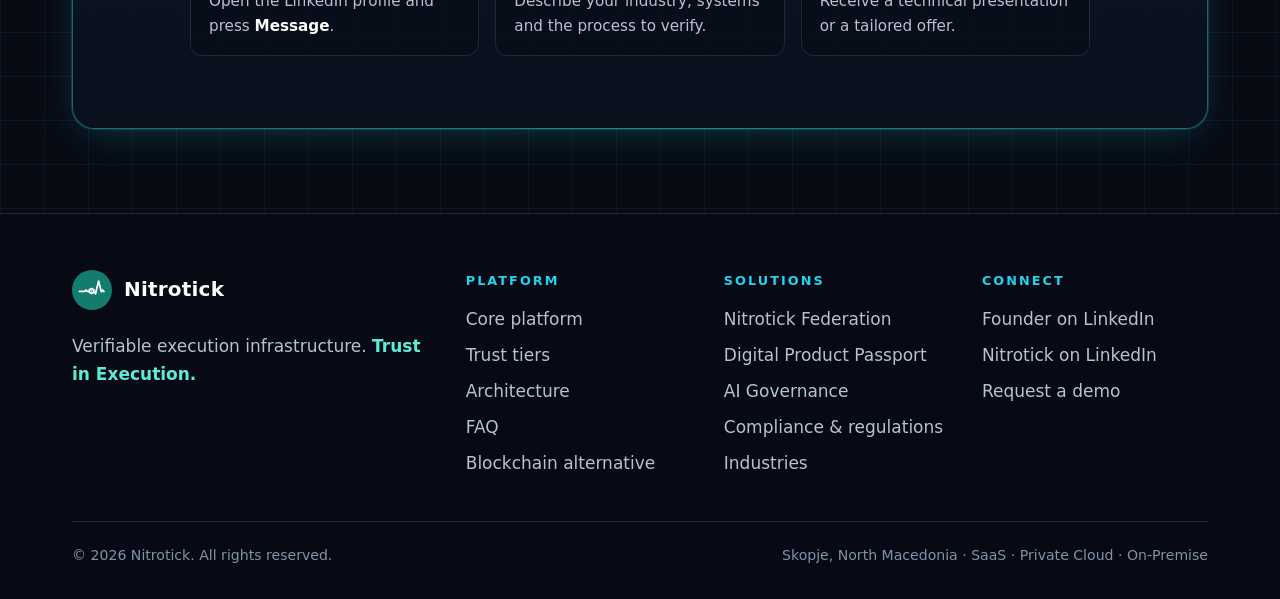
==== commit d09bc6e8: "SEO: keyword H1, compliance and blockchain-alternative pages - Home H1 now contains 'Verifiable Exec" ====
--- a/index.html
+++ b/index.html
@@ -172,7 +172,7 @@
         <li><a href="federation/">Federation</a></li>
         <li><a href="digital-product-passport/">Digital Product Passport</a></li>
         <li><a href="ai-governance/">AI Governance</a></li>
-        <li><a href="#faq">FAQ</a></li>
+        <li><a href="compliance/">Compliance</a></li>
         <li><a class="btn btn--primary" href="#contact">Request a demo</a></li>
       </ul>
     </nav>
@@ -183,8 +183,7 @@
     <section class="hero" aria-labelledby="hero-title">
       <div class="container split">
         <div>
-          <span class="pill"><span class="dot" aria-hidden="true"></span>Verifiable Execution Infrastructure</span>
-          <h1 id="hero-title">Trust in <span class="accent">Execution.</span></h1>
+          <h1 id="hero-title"><span class="pill"><span class="dot" aria-hidden="true"></span>Verifiable Execution Infrastructure</span> Trust in <span class="accent">Execution.</span></h1>
           <p class="lead">Nitrotick is infrastructure where execution itself becomes natively durable, verifiable, provable and federatively trusted — for enterprise AI, digital assets and regulated systems.</p>
           <div class="btn-row">
             <a class="btn btn--primary" href="https://www.linkedin.com/in/aleksandar-m-tasevski/" target="_blank" rel="noopener">
@@ -673,6 +672,7 @@
           </article>
         </div>
         <p class="note center mt-lg">Indicative ranges for typical enterprise implementations; actual figures depend on scope and deployment model.</p>
+        <p class="center"><a class="card-link" href="blockchain-alternative/">Full comparison: enterprise blockchain alternative</a></p>
       </div>
     </section>
 
@@ -758,7 +758,7 @@
       <div class="container">
         <div class="section-head">
           <span class="eyebrow">Regulatory alignment</span>
-          <h2 id="compliance-title">Technical evidence for the regulations you face</h2>
+          <h2 id="compliance-title">Technical evidence for NIS2, DORA, GDPR and the EU AI Act</h2>
           <p class="lead">Nitrotick contributes the technical execution evidence behind your compliance architecture. It complements — it does not replace — your organizational measures, legal assessments and certifications.</p>
         </div>
         <div class="table-wrap">
@@ -778,6 +778,7 @@
             </tbody>
           </table>
         </div>
+        <p class="mt-lg"><a class="card-link" href="compliance/">Regulation-by-regulation guide</a></p>
       </div>
     </section>
 
@@ -891,25 +892,27 @@
           <p class="footer-tagline">Verifiable execution infrastructure. <strong>Trust in Execution.</strong></p>
         </div>
         <div>
-          <h2>Platform</h2>
+          <p class="footer-heading">Platform</p>
           <ul>
             <li><a href="#platform">Core platform</a></li>
             <li><a href="#trust-tiers">Trust tiers</a></li>
             <li><a href="#architecture">Architecture</a></li>
-            <li><a href="#comparison">vs. Blockchain</a></li>
+            <li><a href="#faq">FAQ</a></li>
+            <li><a href="blockchain-alternative/">Blockchain alternative</a></li>
           </ul>
         </div>
         <div>
-          <h2>Solutions</h2>
+          <p class="footer-heading">Solutions</p>
           <ul>
             <li><a href="federation/">Nitrotick Federation</a></li>
             <li><a href="digital-product-passport/">Digital Product Passport</a></li>
             <li><a href="ai-governance/">AI Governance</a></li>
+            <li><a href="compliance/">Compliance &amp; regulations</a></li>
             <li><a href="#industries">Industries</a></li>
           </ul>
         </div>
         <div>
-          <h2>Connect</h2>
+          <p class="footer-heading">Connect</p>
           <ul>
             <li><a href="https://www.linkedin.com/in/aleksandar-m-tasevski/" target="_blank" rel="noopener">Founder on LinkedIn</a></li>
             <li><a href="https://www.linkedin.com/company/nitrotick/" target="_blank" rel="noopener">Nitrotick on LinkedIn</a></li>
--- a/css/styles.css
+++ b/css/styles.css
@@ -193,6 +193,7 @@
 /* ---------- Hero ---------- */
 .hero { padding-block: clamp(56px, 8vw, 110px) clamp(56px, 7vw, 96px); }
 .hero .pill { margin-bottom: 26px; }
+h1 > .pill { display: flex; width: fit-content; line-height: 1.4; }
 .hero h1 .accent, .accent {
   background: linear-gradient(100deg, var(--teal-soft), var(--cyan));
   -webkit-background-clip: text; background-clip: text; color: transparent;
@@ -401,7 +402,7 @@
 .site-footer { border-top: 1px solid var(--border); background: rgba(7, 11, 20, .9); padding-block: 56px 32px; }
 .footer-grid .brand, .footer-grid .brand:hover { color: #fff; }
 .footer-grid { display: grid; grid-template-columns: 1.6fr 1fr 1fr 1fr; gap: 32px; }
-.footer-grid h2 { font-size: .8rem; letter-spacing: .16em; text-transform: uppercase; color: var(--cyan); margin-bottom: 14px; }
+.footer-heading { font-weight: 700; font-size: .8rem; letter-spacing: .16em; text-transform: uppercase; color: var(--cyan); margin-bottom: 14px; }
 .footer-grid ul { list-style: none; display: grid; gap: 8px; }
 .footer-grid a { color: var(--text-2); text-decoration: none; }
 .footer-grid a:hover { color: #fff; }
@@ -465,3 +466,4 @@
 .flow--center { justify-content: center; }
 .bar .w-3 { width: 3%; } .bar .w-8 { width: 8%; } .bar .w-22 { width: 22%; }
 .bar .w-65 { width: 65%; } .bar .w-80 { width: 80%; } .bar .w-88 { width: 88%; }
+.table-wrap--fit table { min-width: 0; }
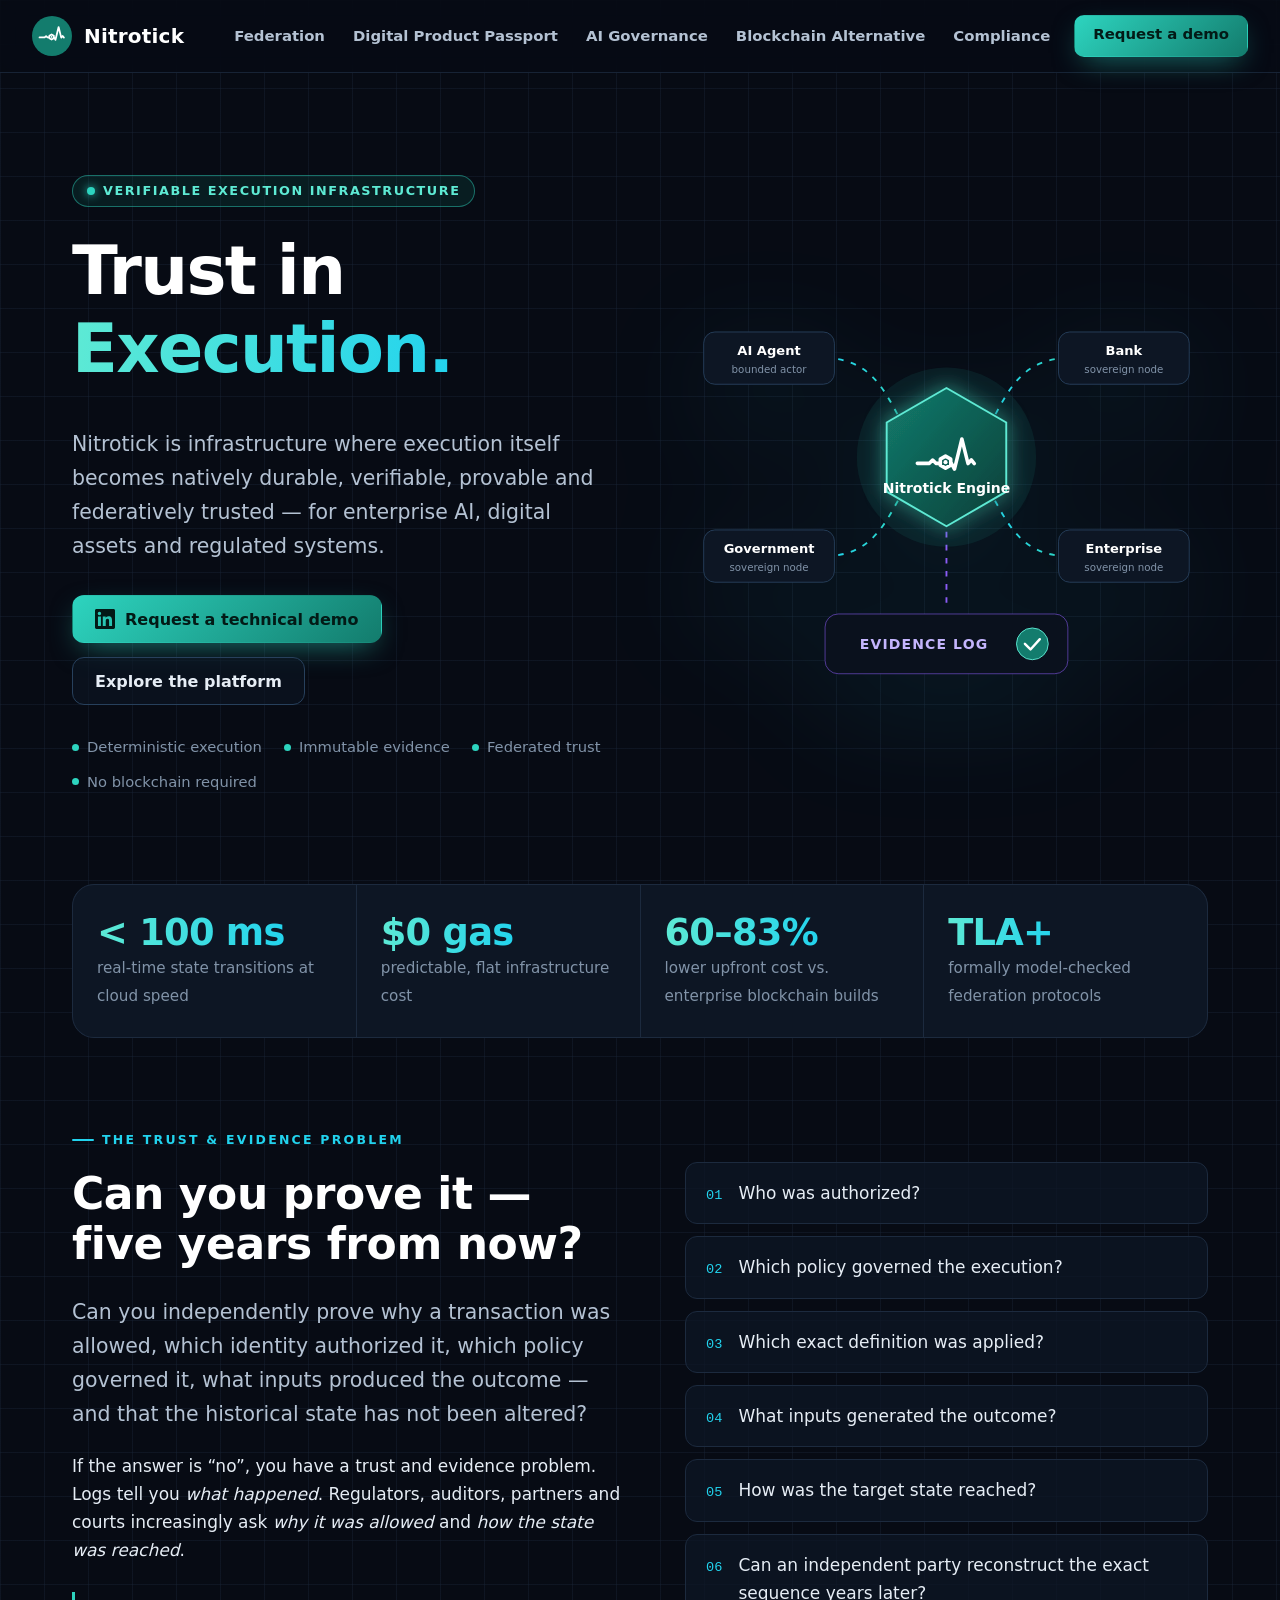
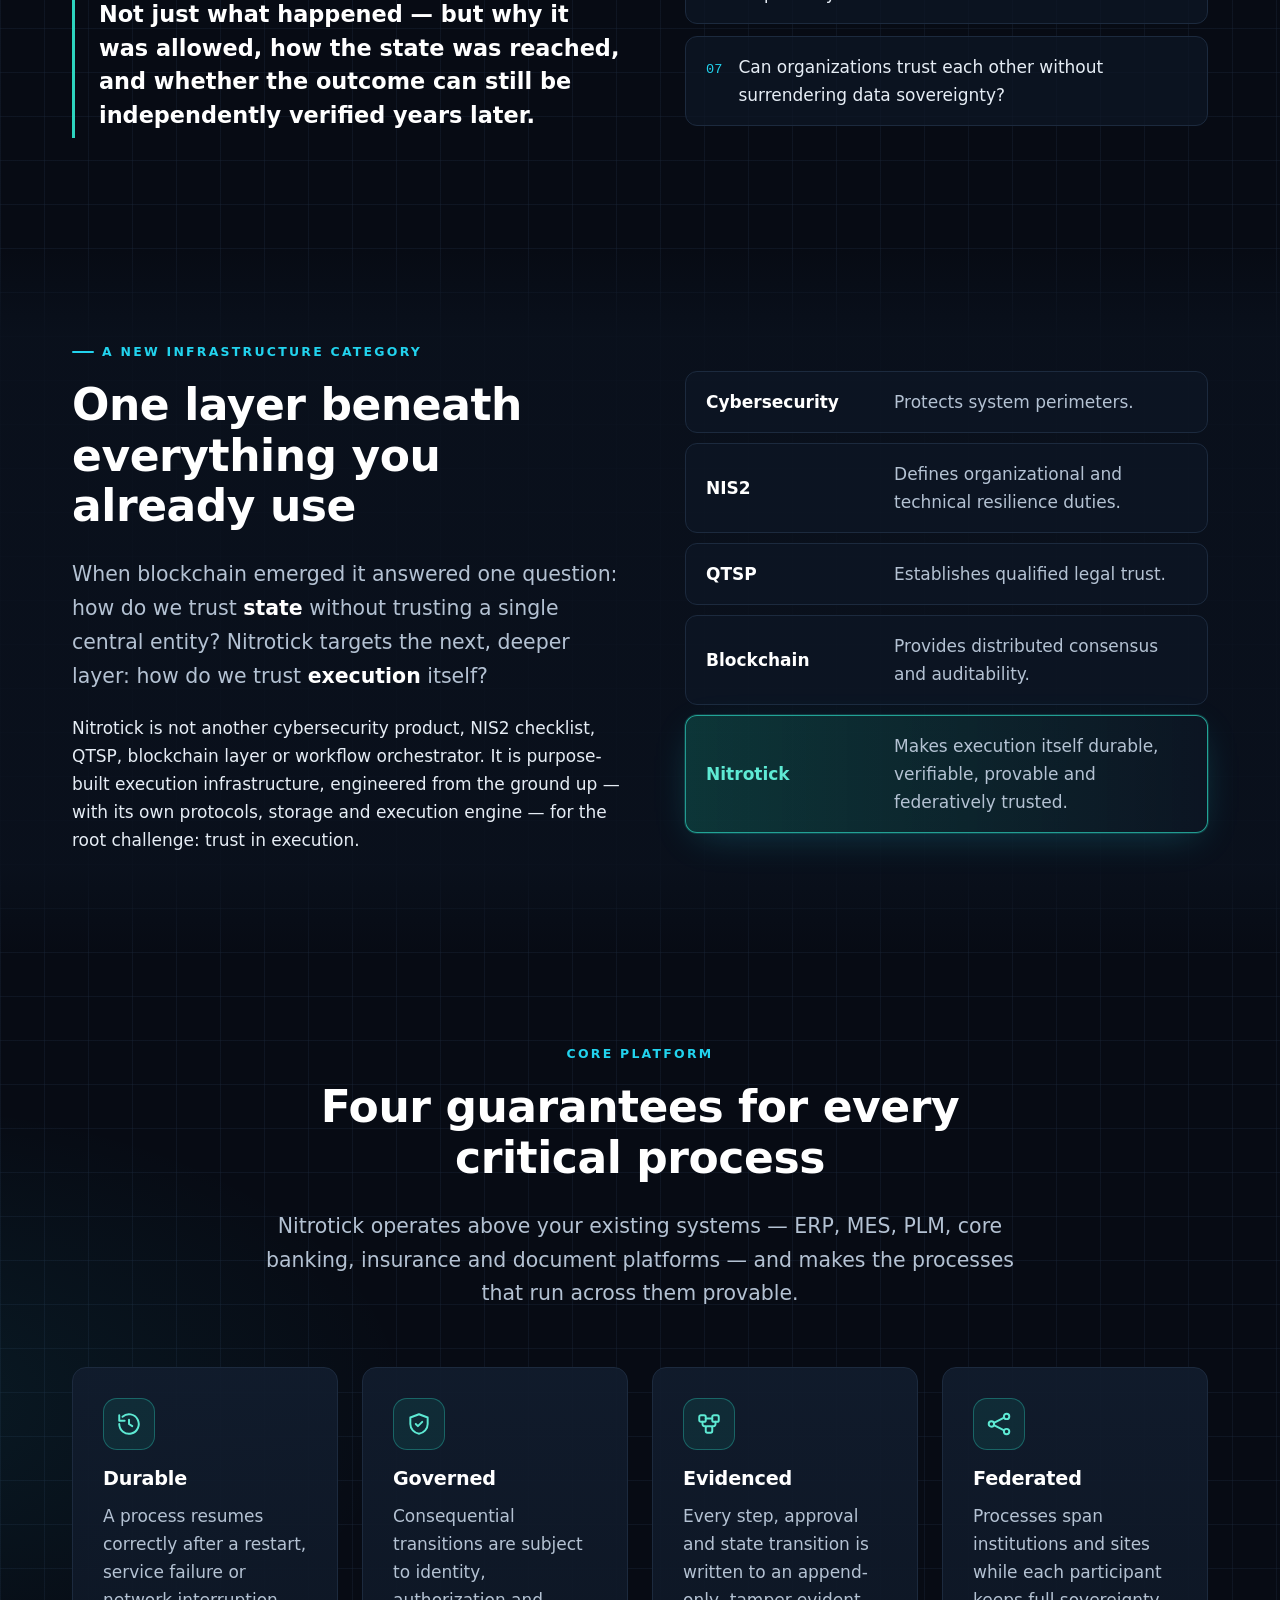
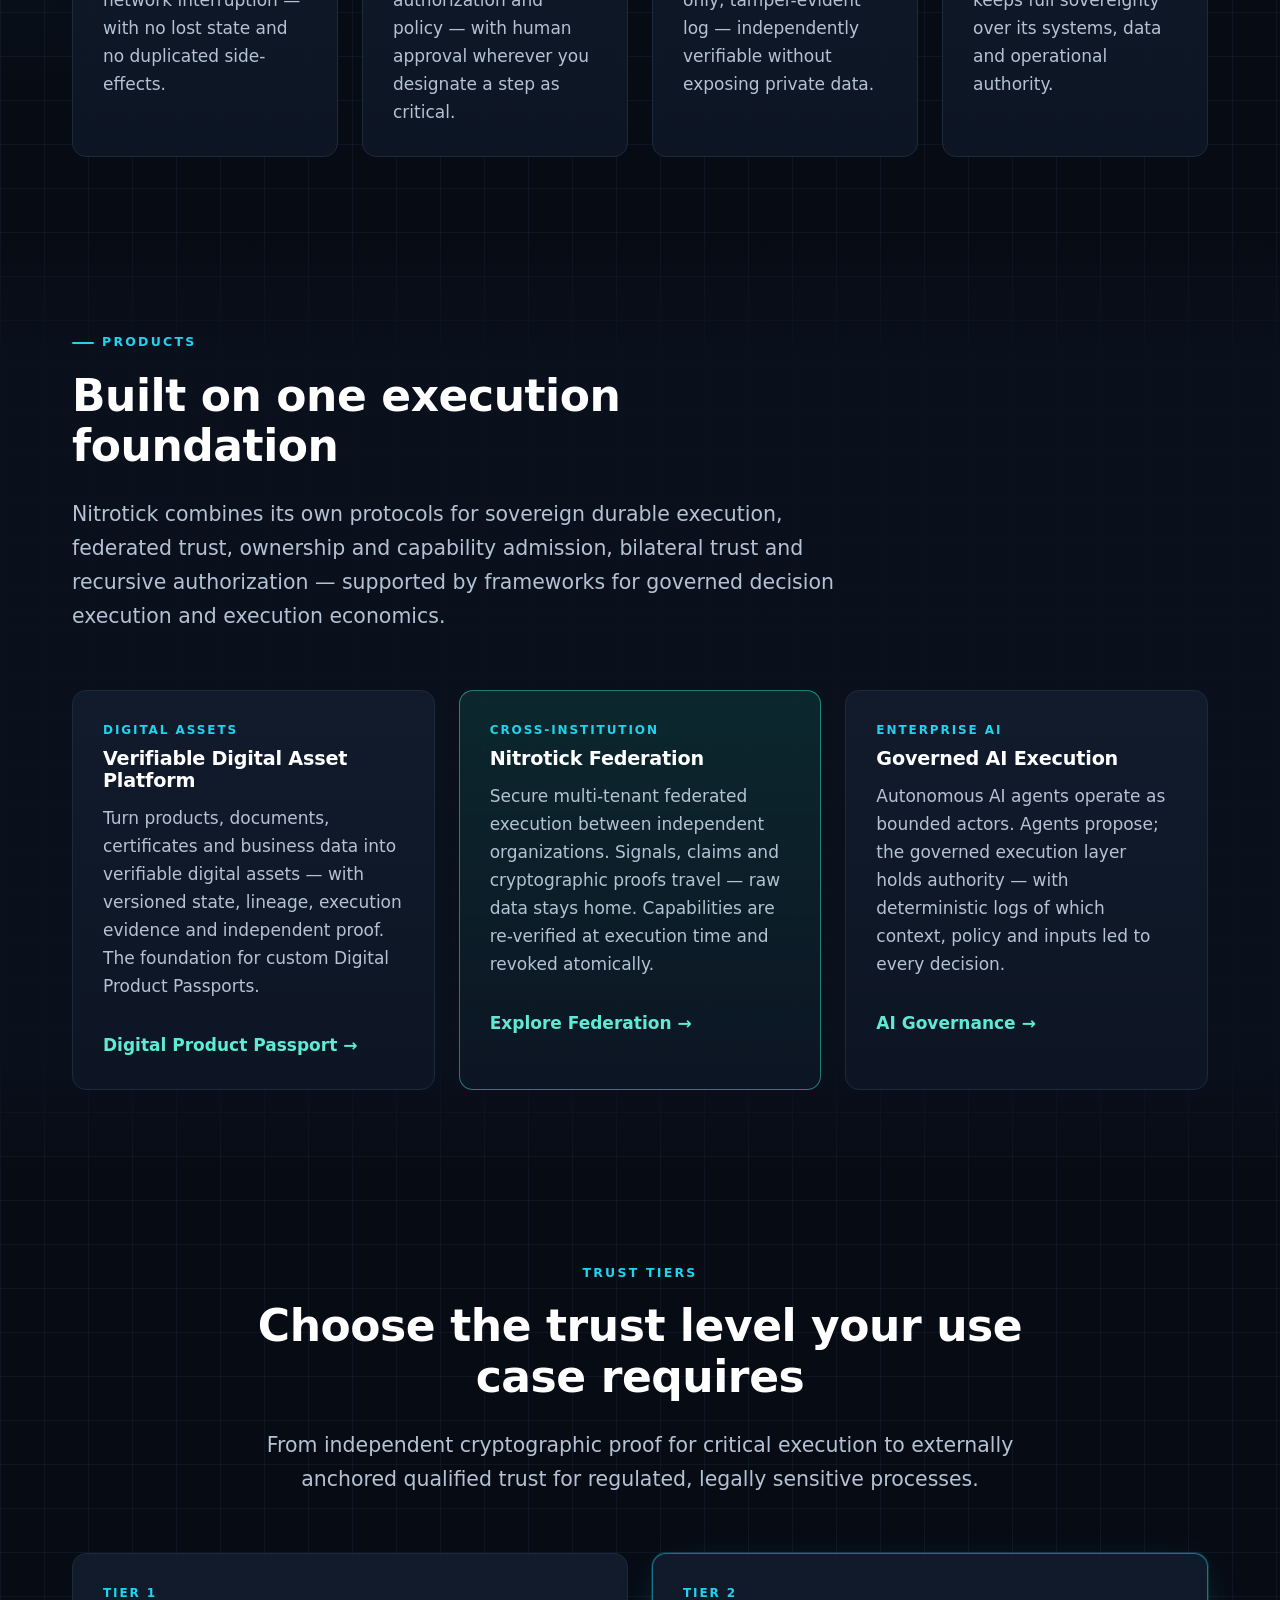
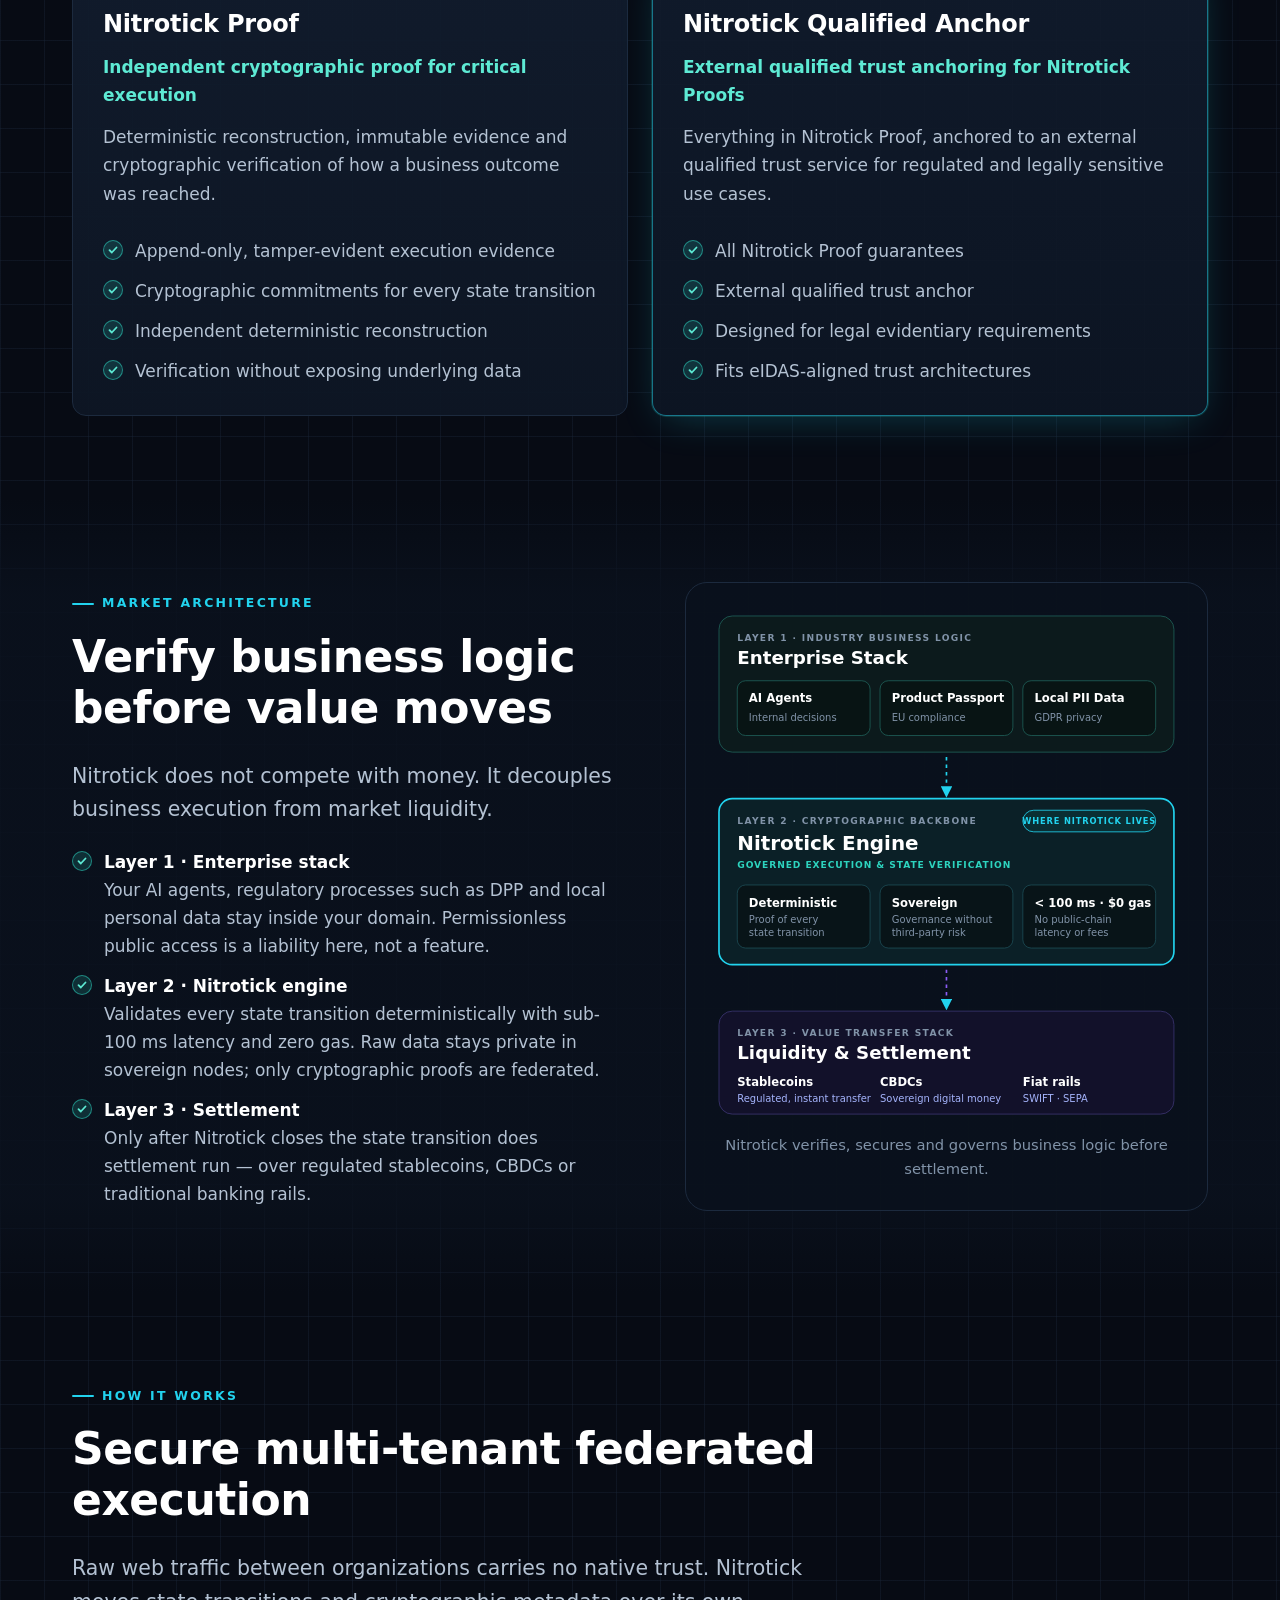
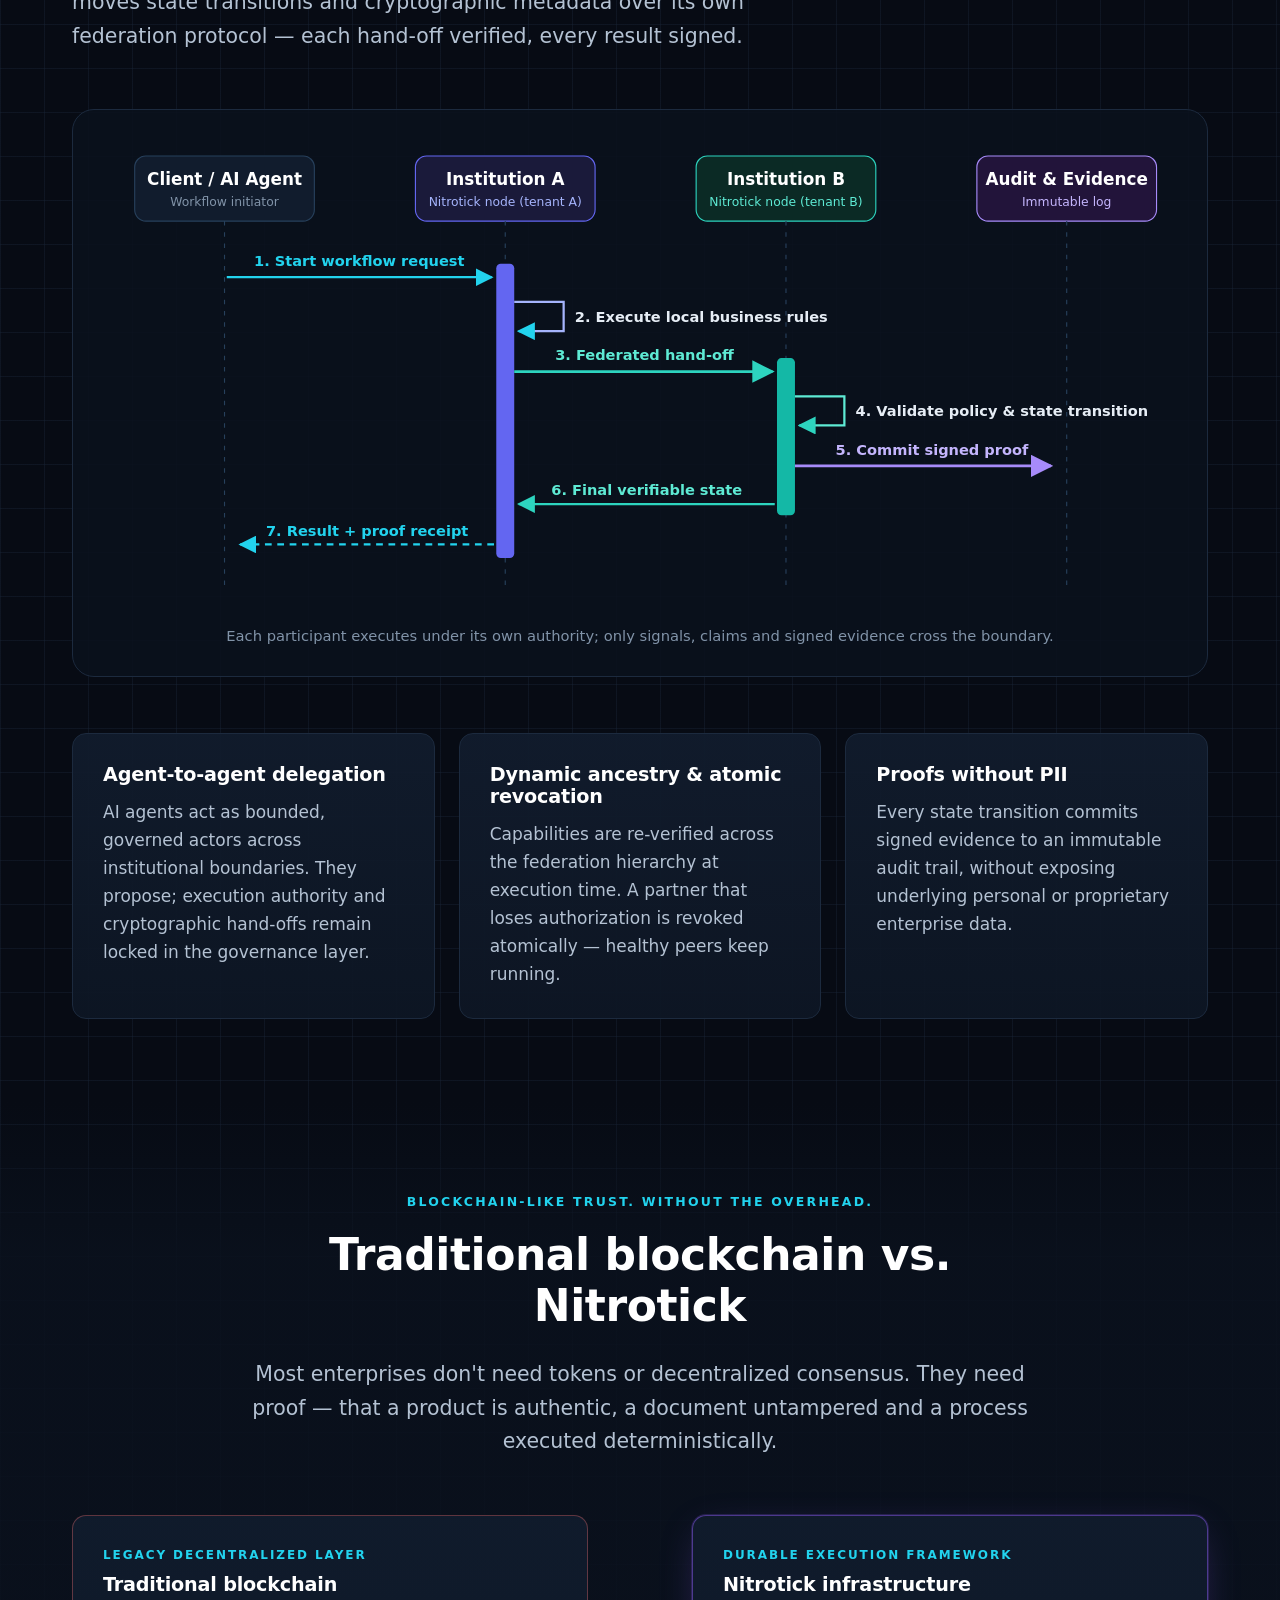
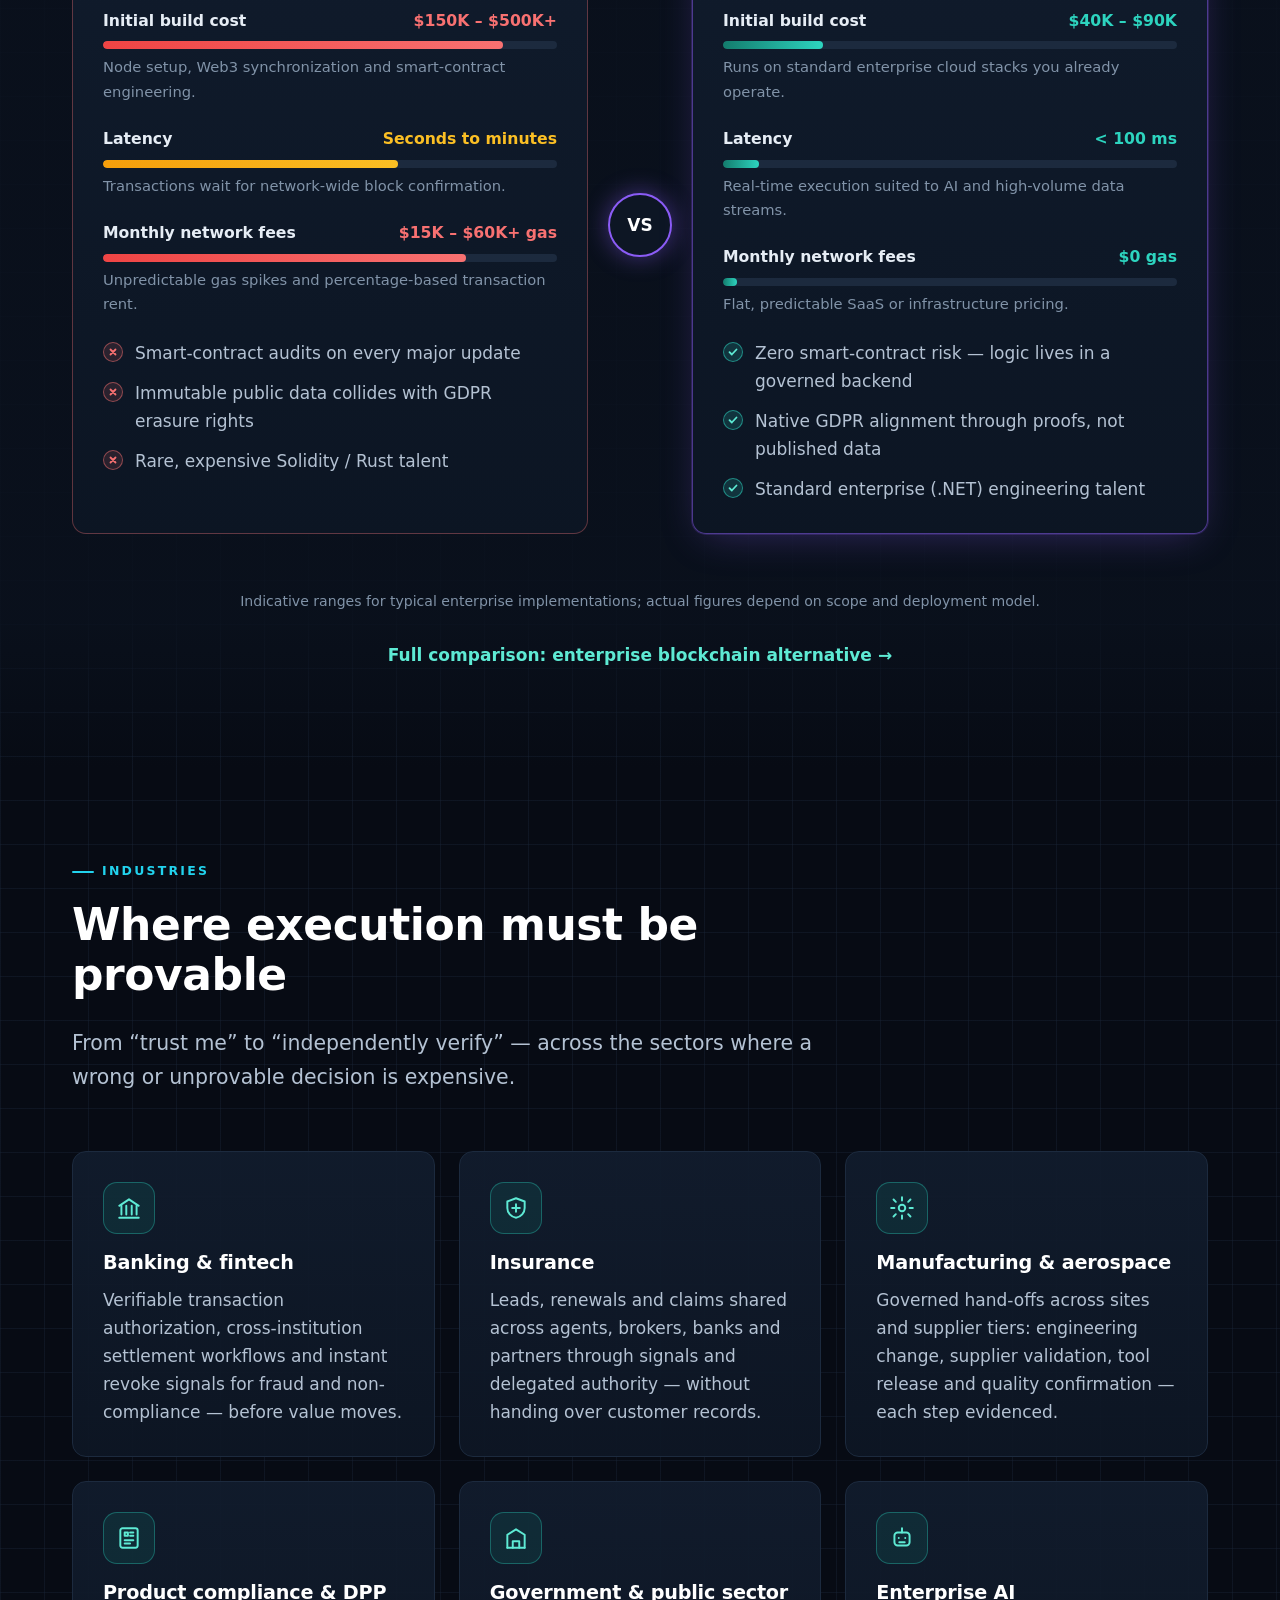
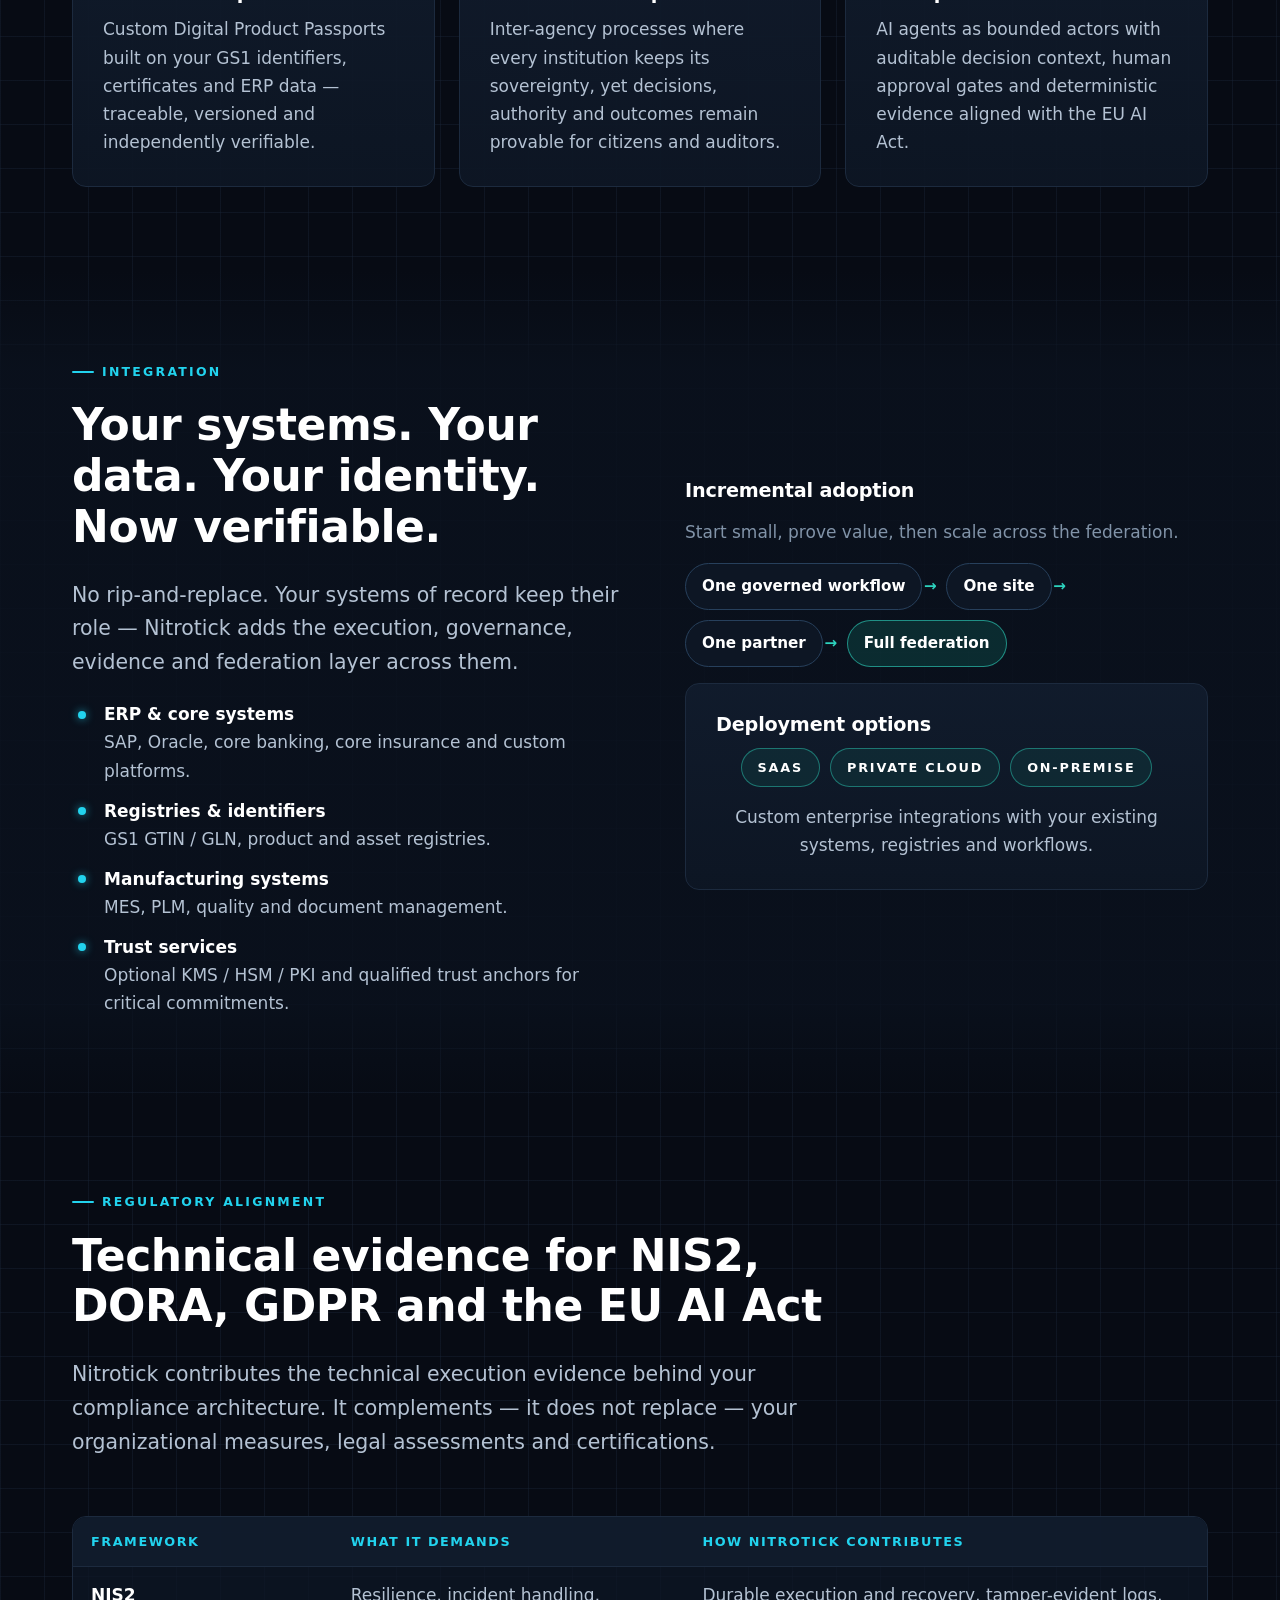
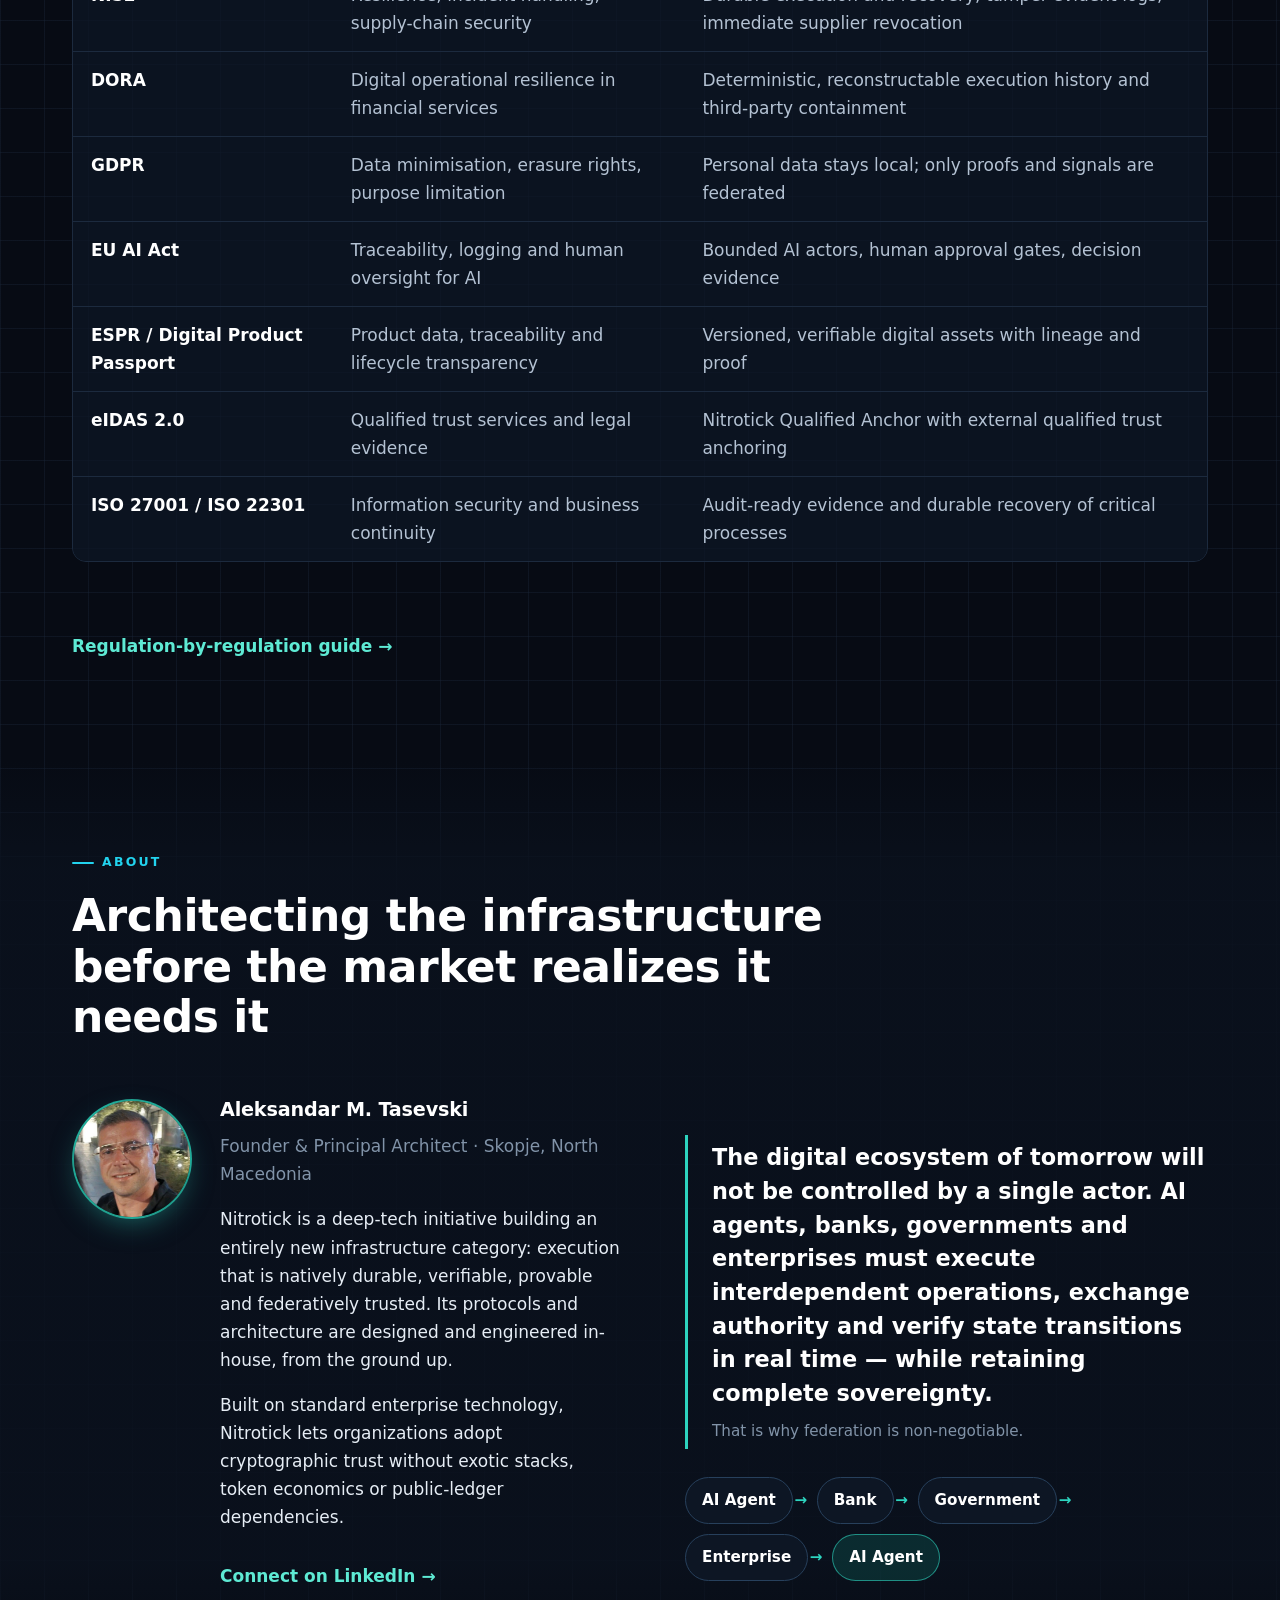
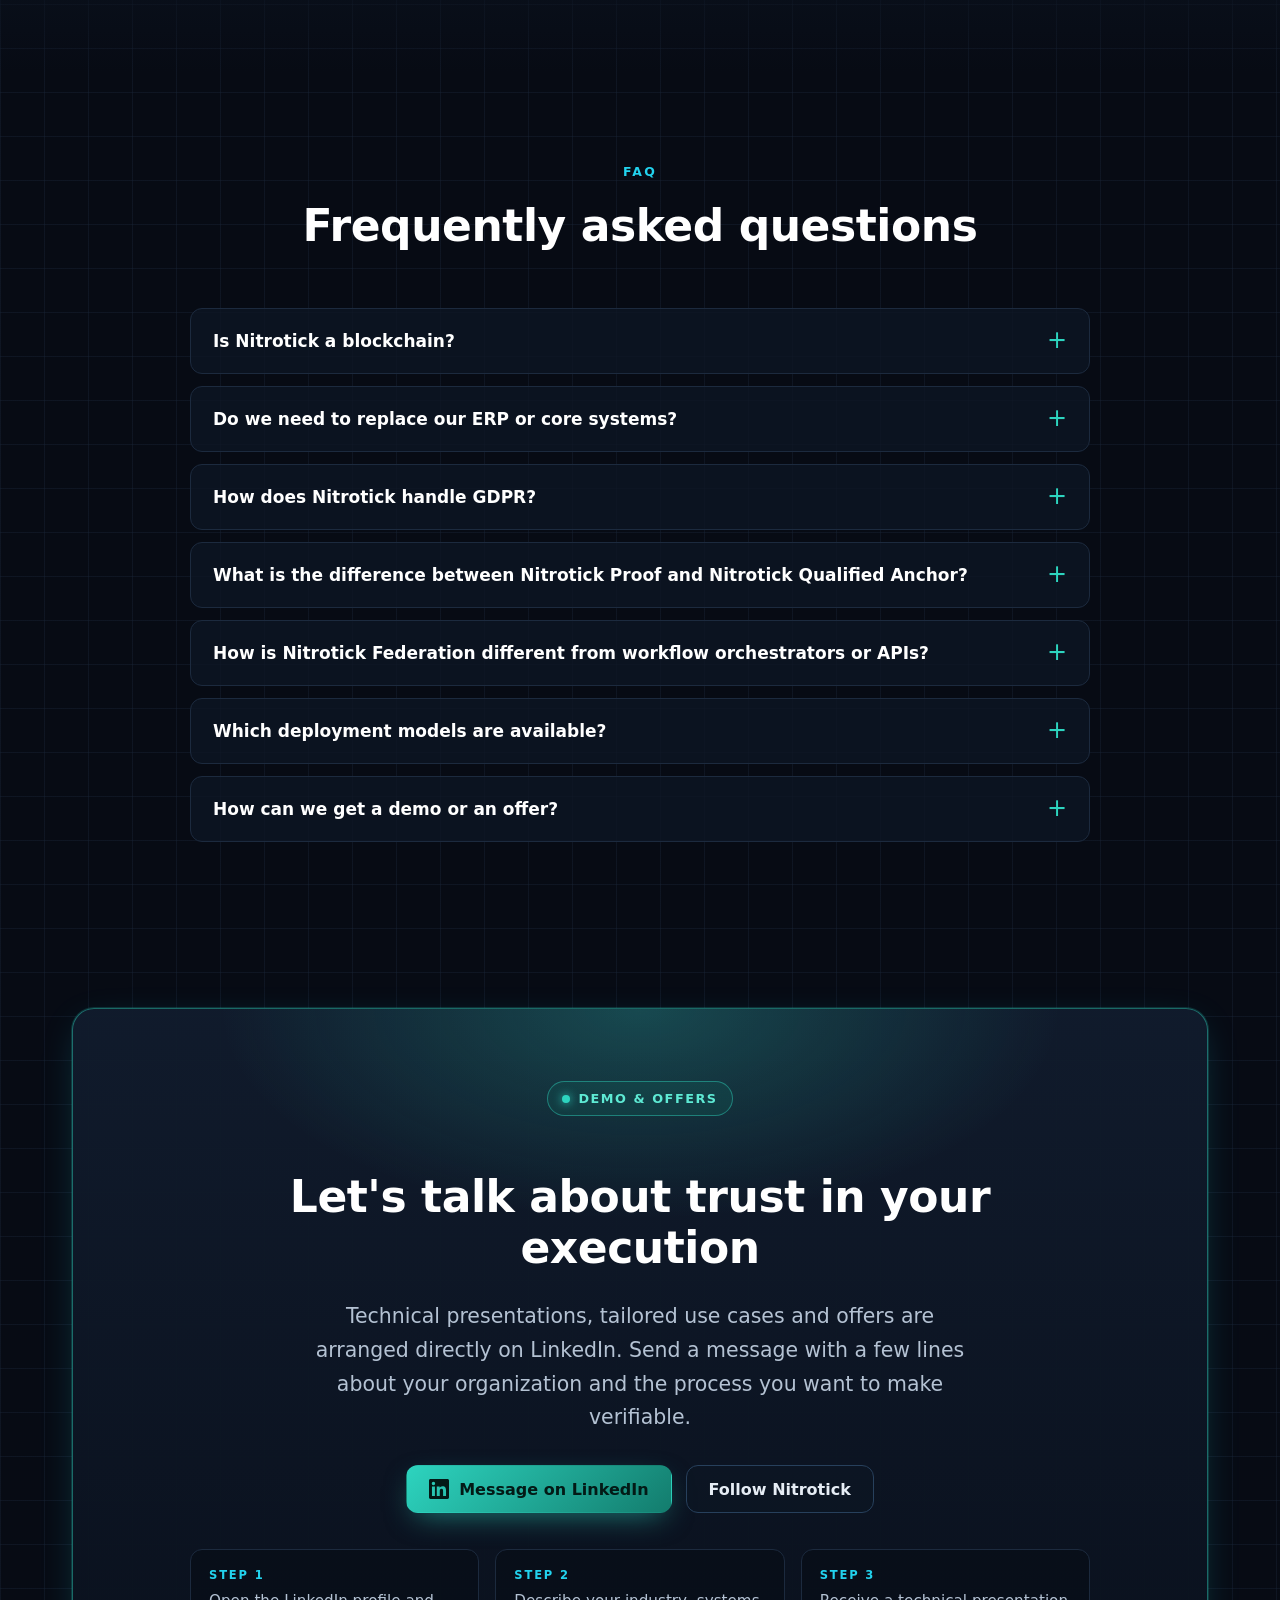
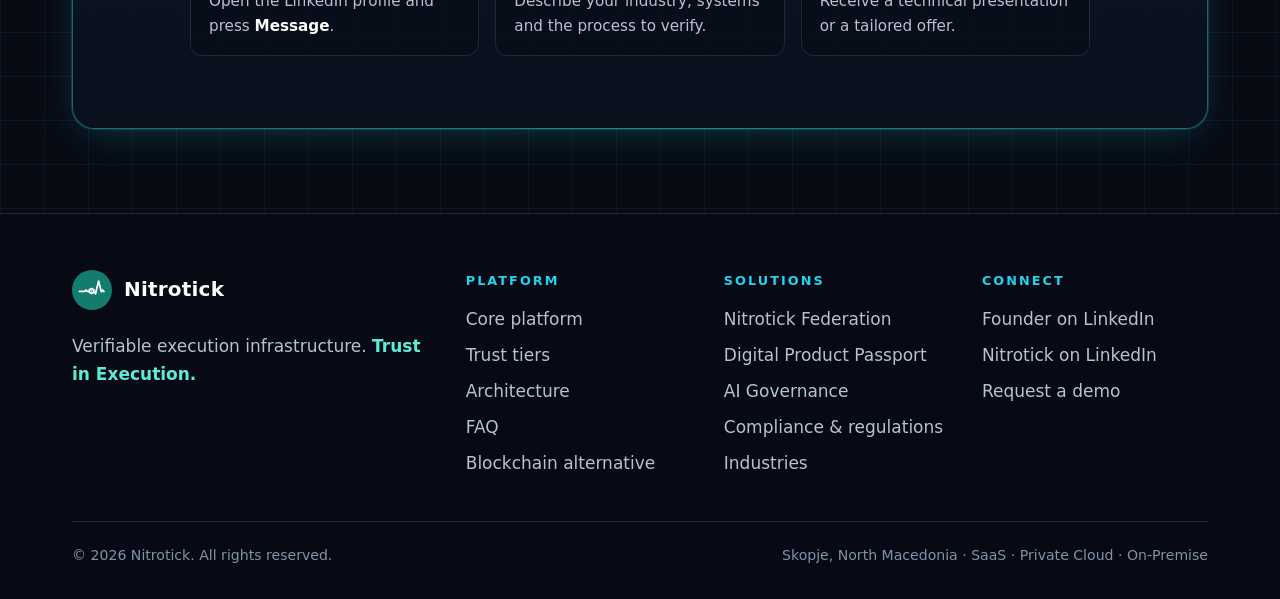
==== commit d1e3043a: "Add Blockchain Alternative to navigation, cache-bust stylesheet - Top nav: Blockchain Alternative ad" ====
--- a/index.html
+++ b/index.html
@@ -34,7 +34,7 @@
   <link rel="icon" href="favicon-32.png" sizes="32x32" type="image/png">
   <link rel="apple-touch-icon" href="apple-touch-icon.png">
   <link rel="manifest" href="site.webmanifest">
-  <link rel="stylesheet" href="css/styles.css">
+  <link rel="stylesheet" href="css/styles.css?v=20260926">
 
   <script type="application/ld+json">
   {
@@ -168,10 +168,10 @@
       <input class="nav-toggle" type="checkbox" id="nav-toggle" aria-label="Toggle navigation menu">
       <label class="nav-toggle-label" for="nav-toggle" aria-hidden="true"><span></span></label>
       <ul class="nav-menu">
-        <li><a href="#platform">Platform</a></li>
         <li><a href="federation/">Federation</a></li>
         <li><a href="digital-product-passport/">Digital Product Passport</a></li>
         <li><a href="ai-governance/">AI Governance</a></li>
+        <li><a href="blockchain-alternative/">Blockchain Alternative</a></li>
         <li><a href="compliance/">Compliance</a></li>
         <li><a class="btn btn--primary" href="#contact">Request a demo</a></li>
       </ul>
--- a/css/styles.css
+++ b/css/styles.css
@@ -148,6 +148,7 @@
   backdrop-filter: saturate(160%) blur(14px);
   border-bottom: 1px solid rgba(28, 42, 62, .8);
 }
+.site-header .container { max-width: 1320px; }
 .nav { display: flex; align-items: center; justify-content: space-between; gap: 20px; min-height: 72px; }
 .brand { display: inline-flex; align-items: center; gap: 12px; text-decoration: none; color: #fff; font-weight: 800; font-size: 1.25rem; letter-spacing: .01em; }
 .brand img { width: 40px; height: 40px; }
@@ -166,14 +167,14 @@
 .nav-toggle:focus-visible + .nav-toggle-label { outline: 2px solid var(--cyan); outline-offset: 3px; }
 .nav-menu { display: flex; align-items: center; gap: 4px; list-style: none; }
 .nav-menu a {
-  display: block; padding: 10px 14px; border-radius: 10px;
-  color: var(--text-2); text-decoration: none; font-weight: 600; font-size: .95rem;
+  display: block; padding: 10px 12px; border-radius: 10px; white-space: nowrap;
+  color: var(--text-2); text-decoration: none; font-weight: 600; font-size: .93rem;
 }
 .nav-menu a:hover, .nav-menu a[aria-current="page"] { color: #fff; background: rgba(28, 42, 62, .6); }
 .nav-menu .btn { margin-left: 8px; min-height: 42px; padding: 10px 18px; color: #031a16; }
 .nav-menu .btn:hover { background: linear-gradient(135deg, var(--teal), var(--brand)); color: #031a16; }
 
-@media (max-width: 980px) {
+@media (max-width: 1240px) {
   .nav-toggle-label { display: inline-flex; }
   .nav-menu {
     position: absolute; left: 0; right: 0; top: 72px;
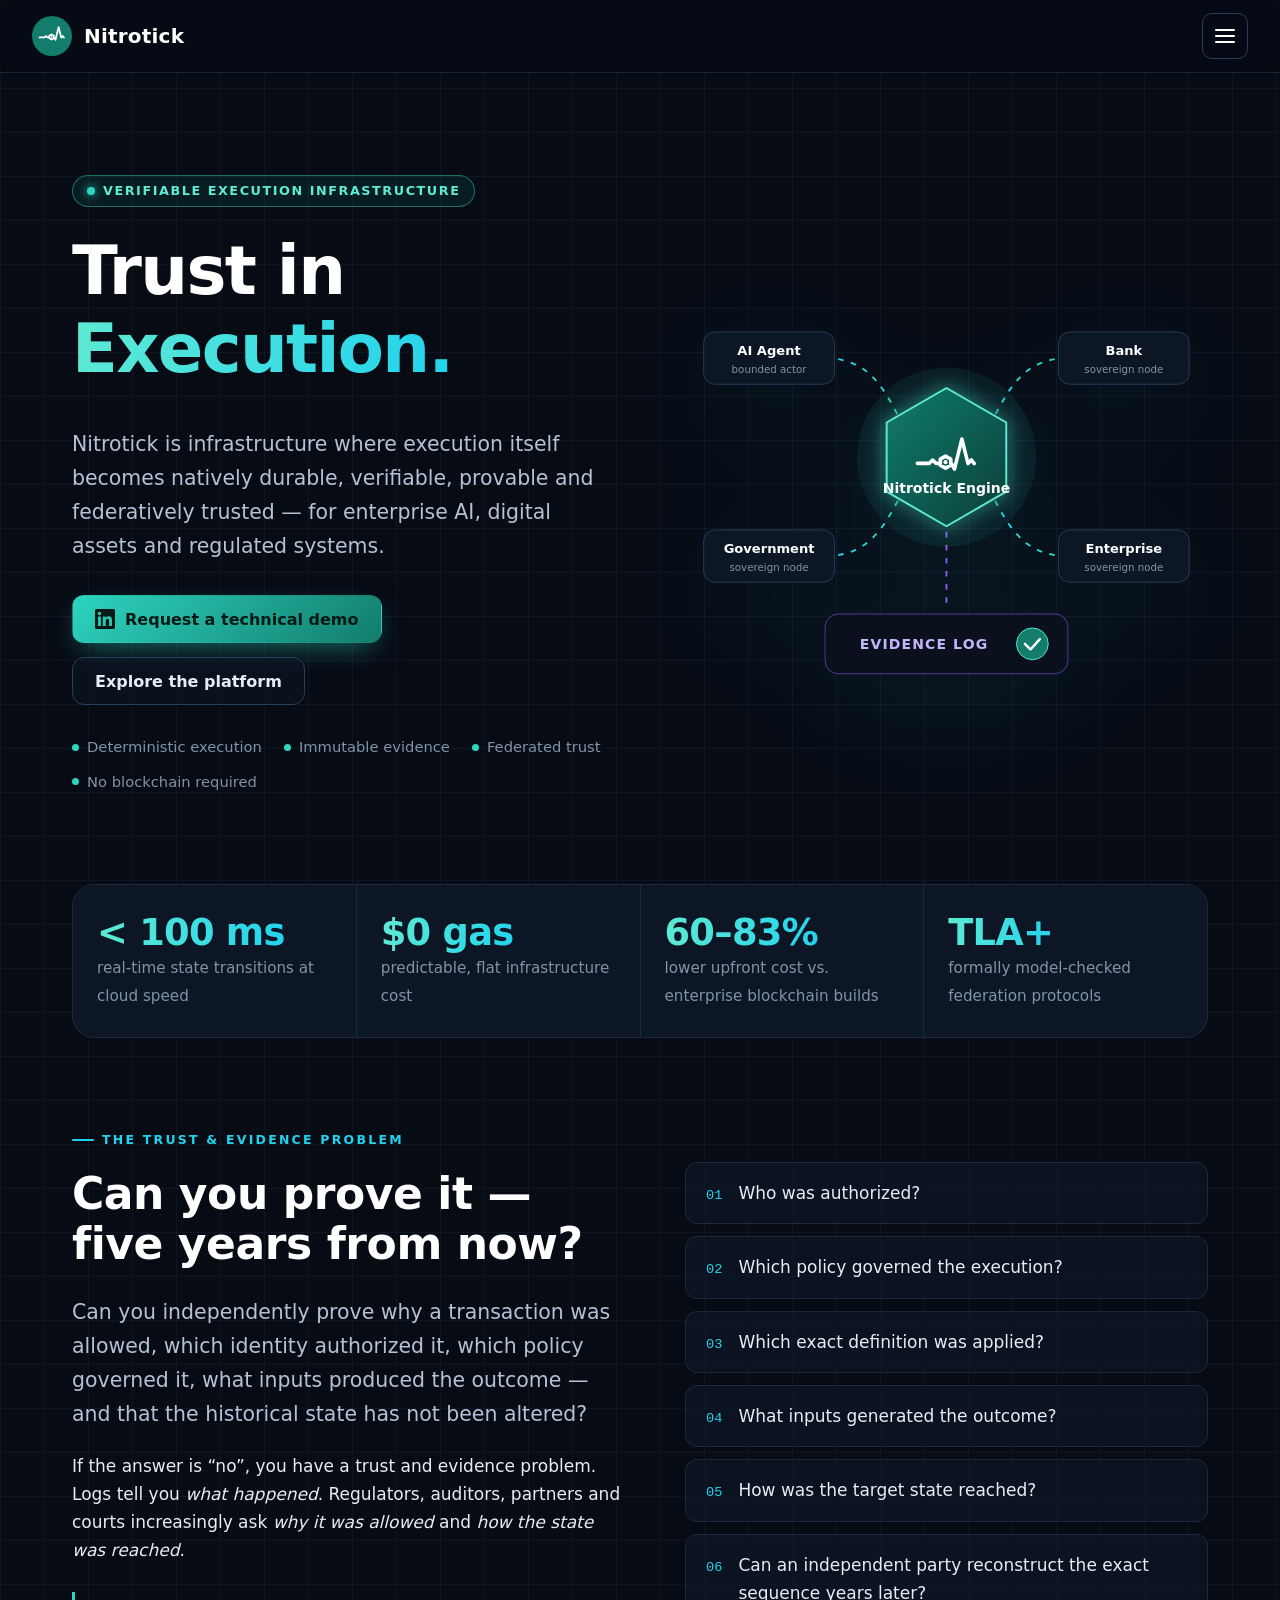
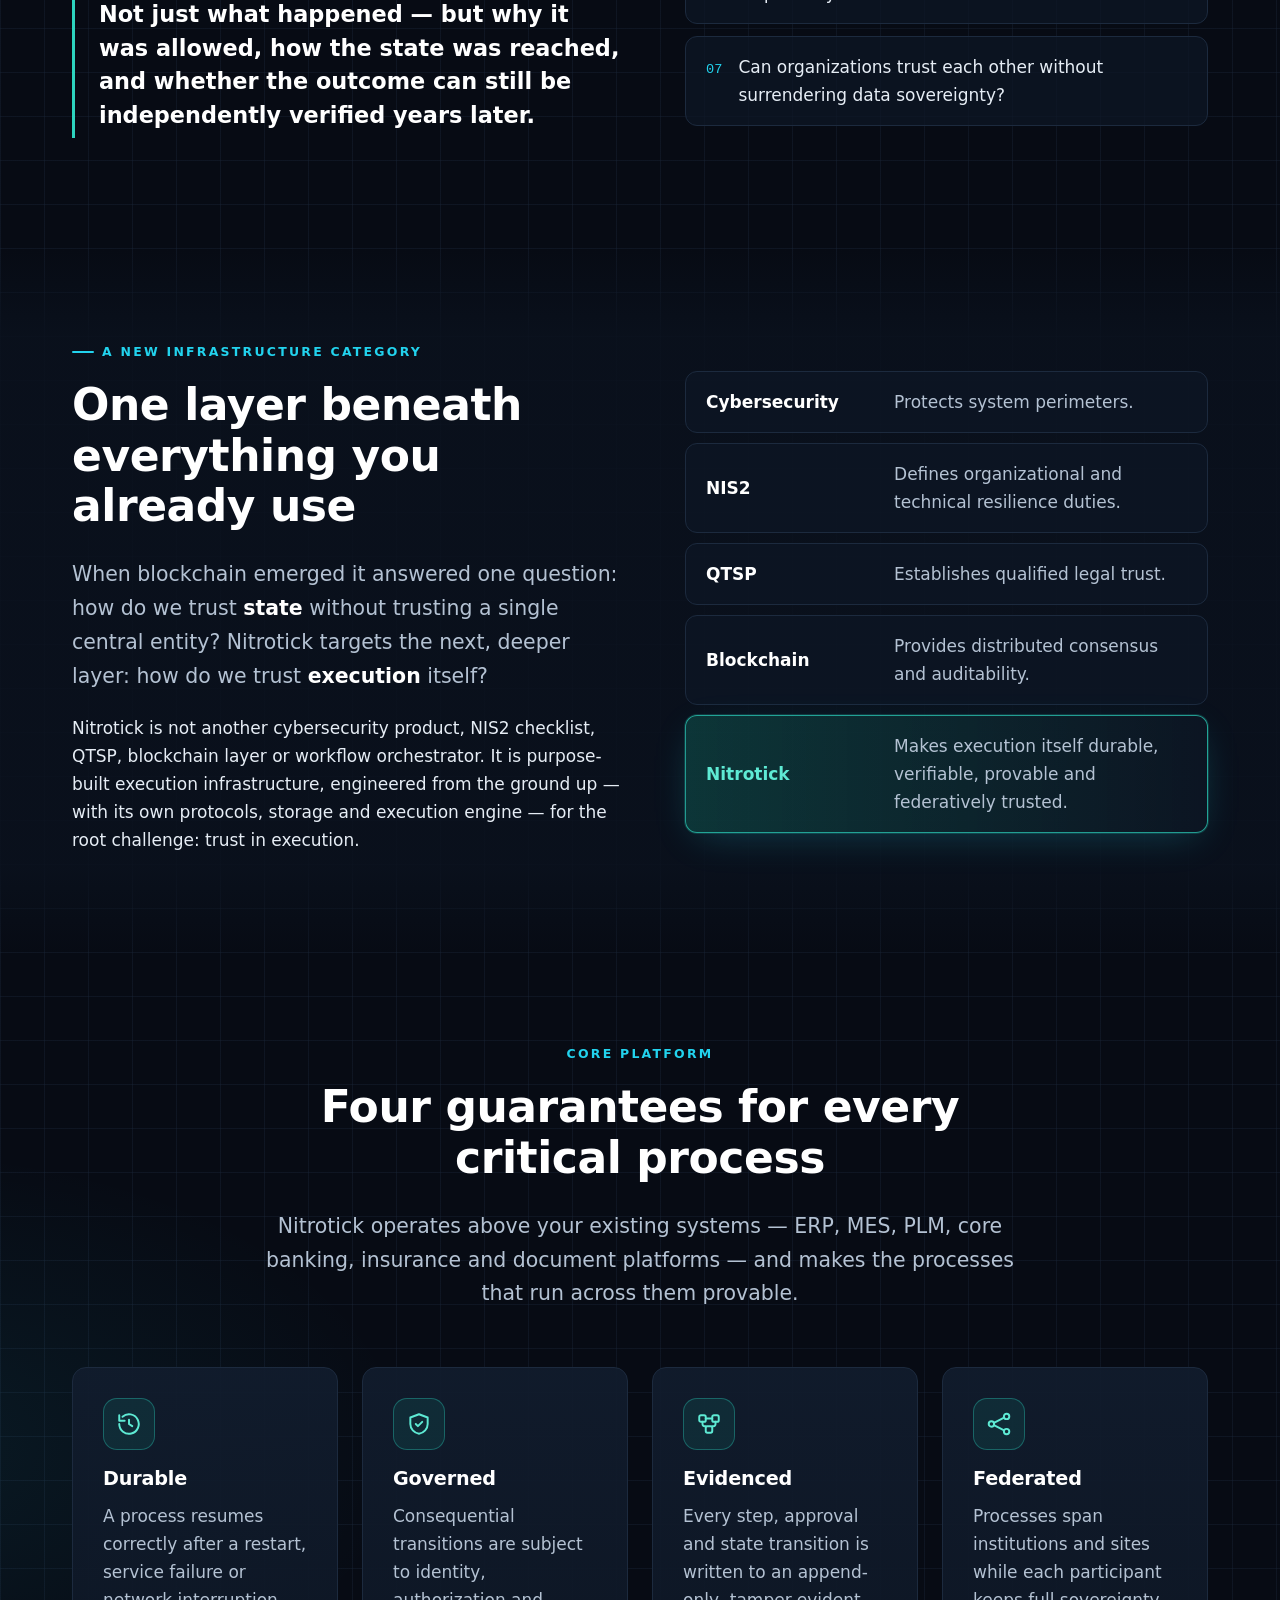
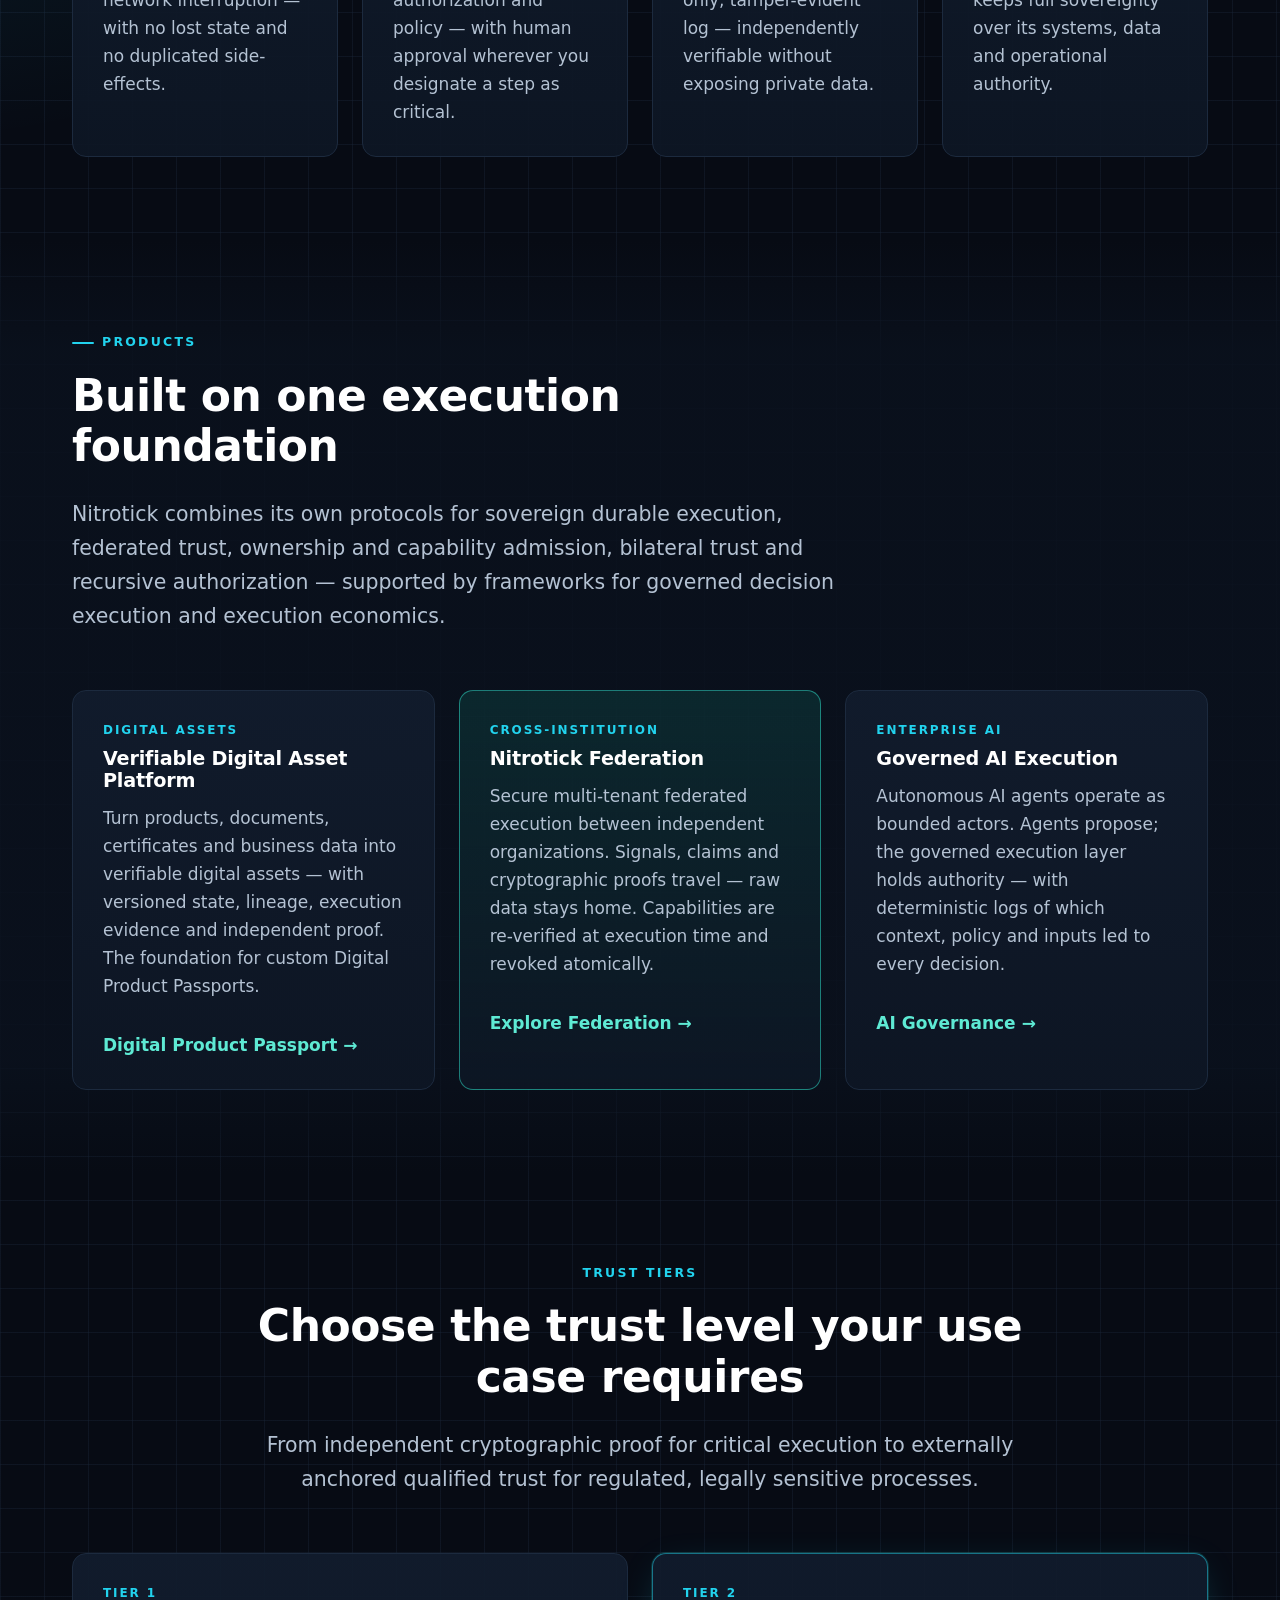
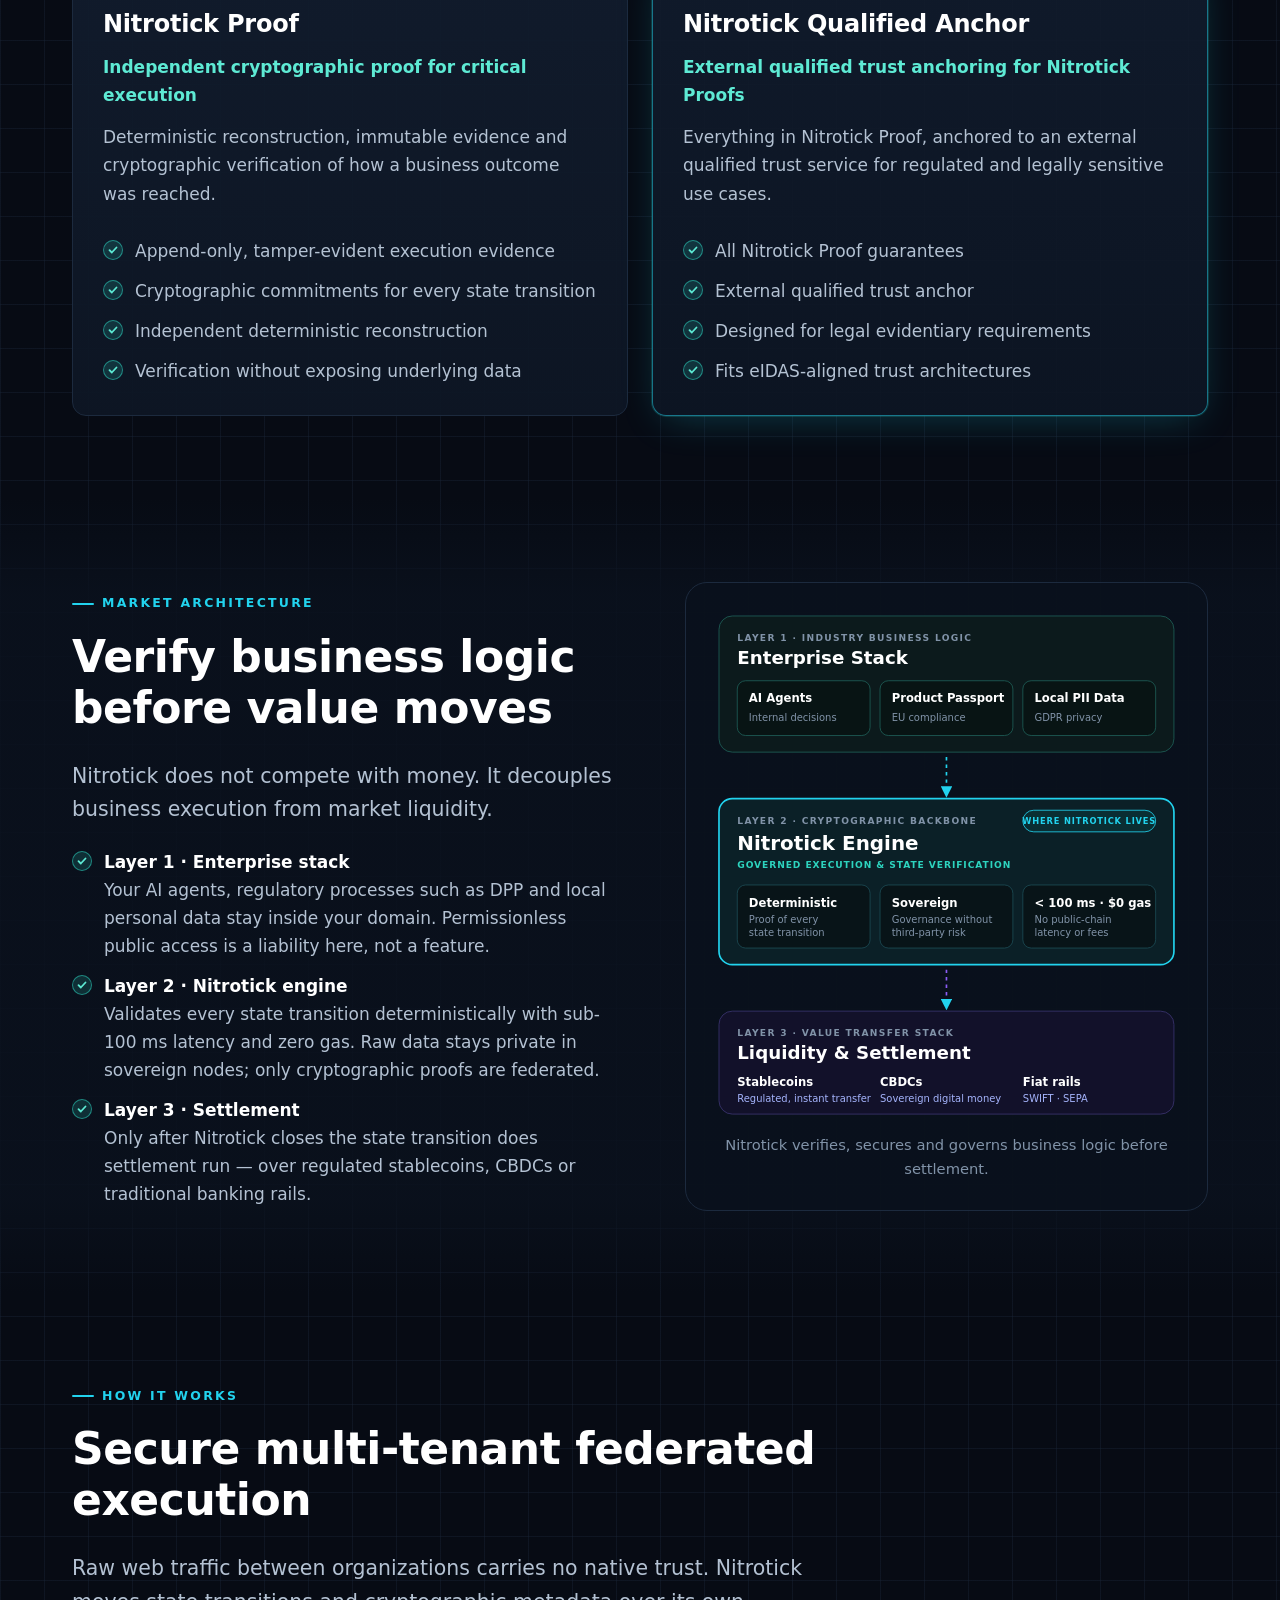
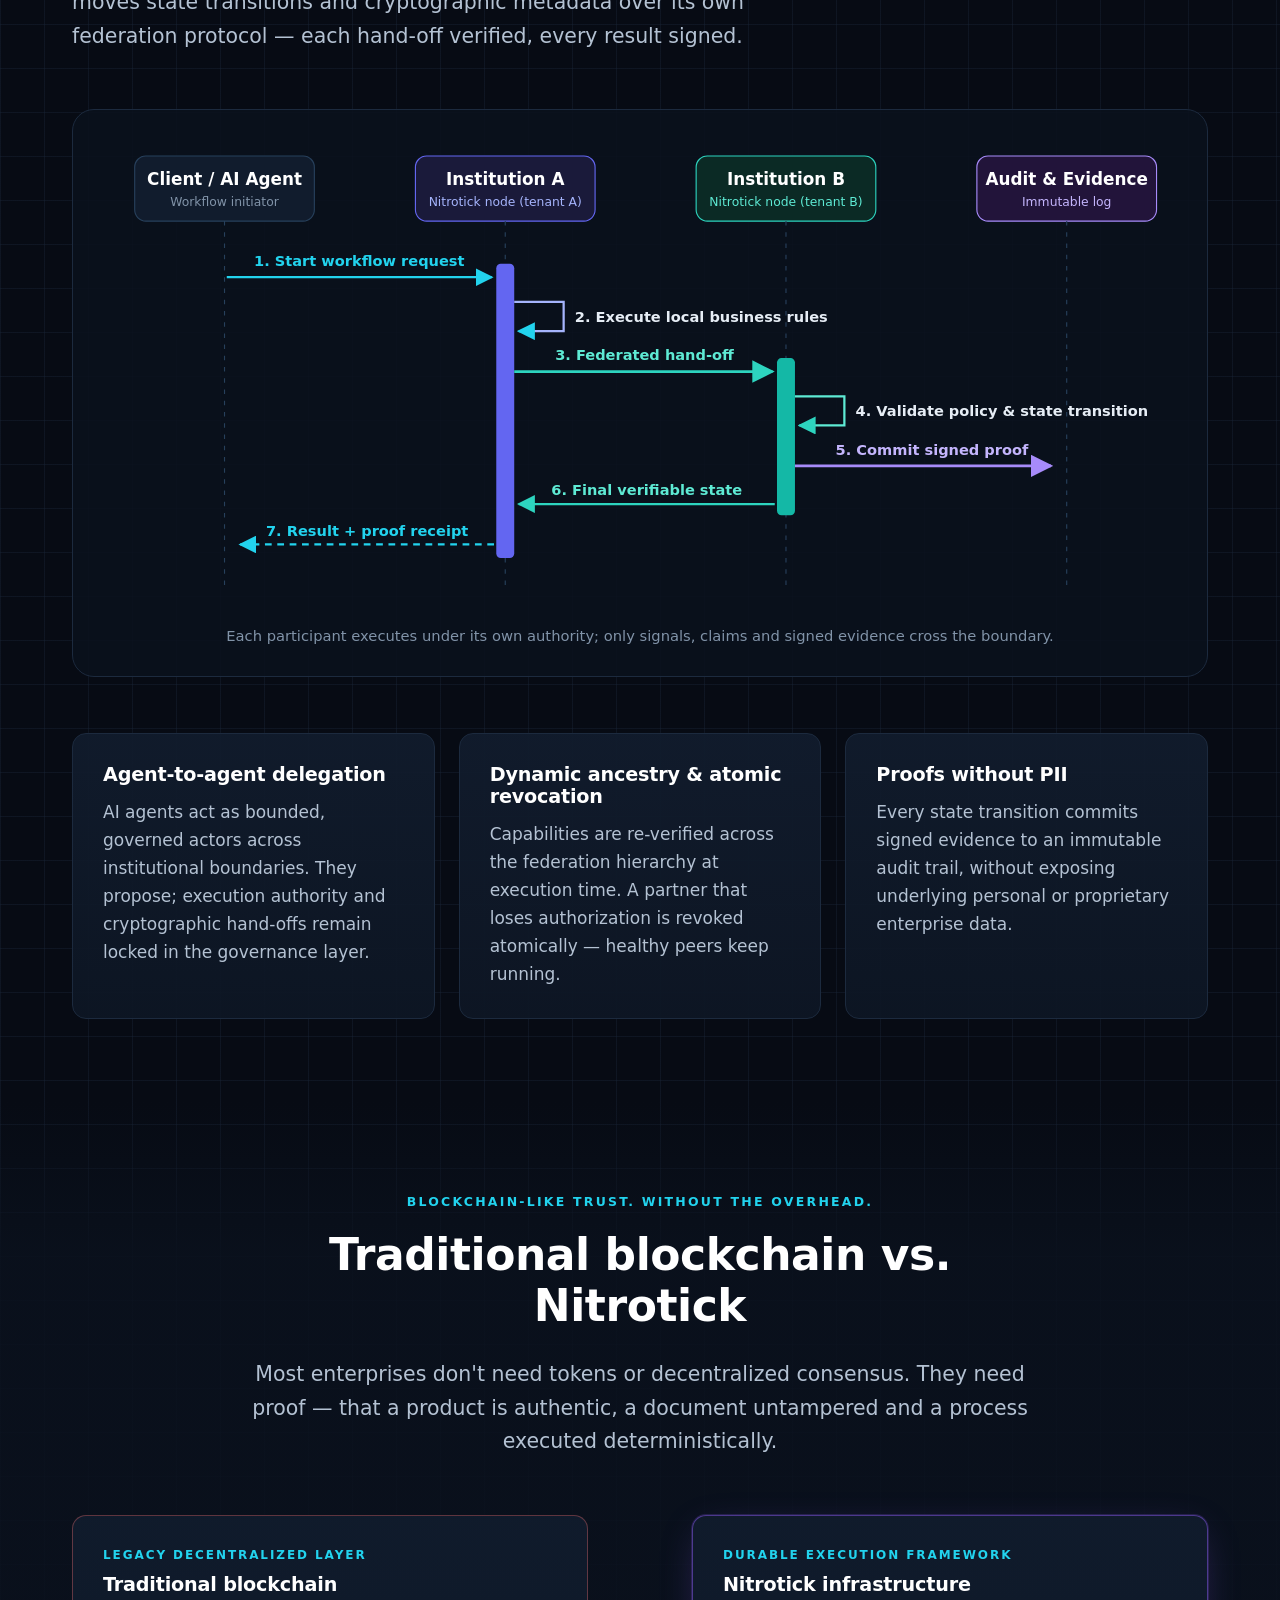
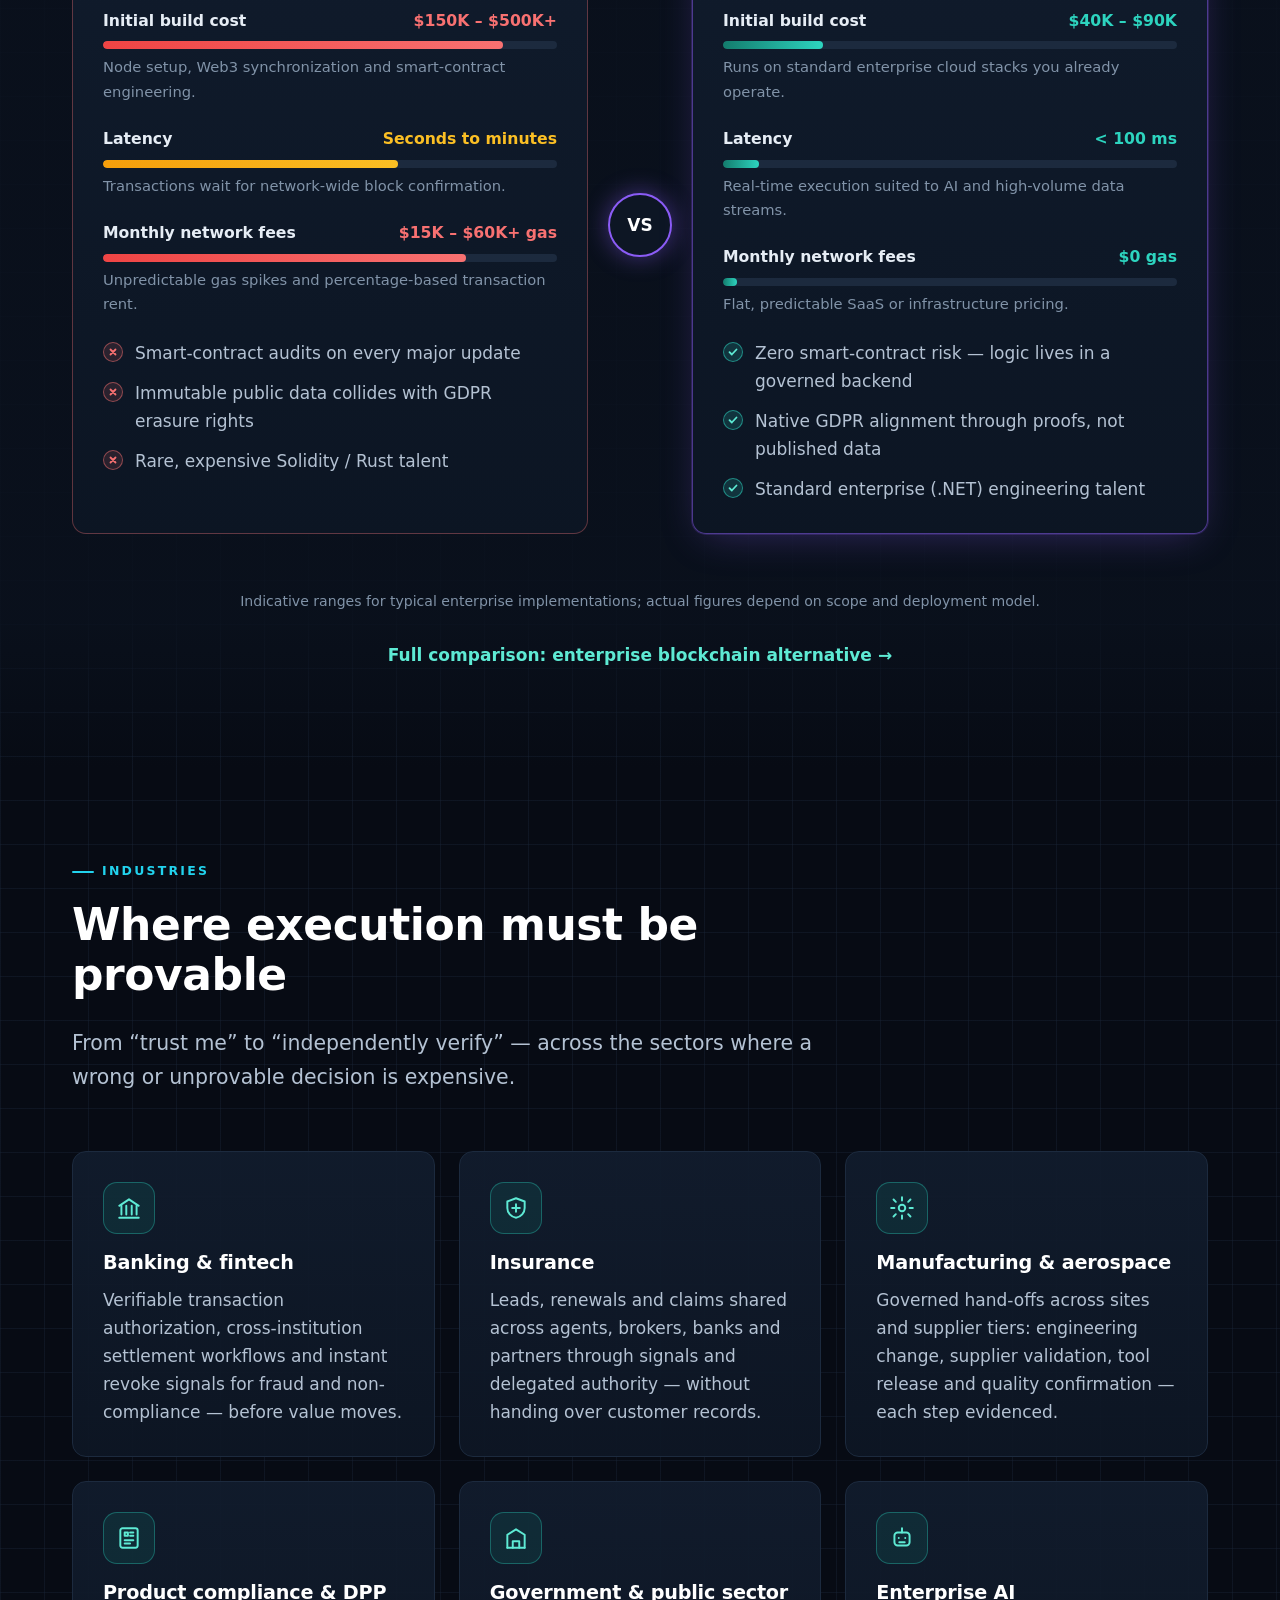
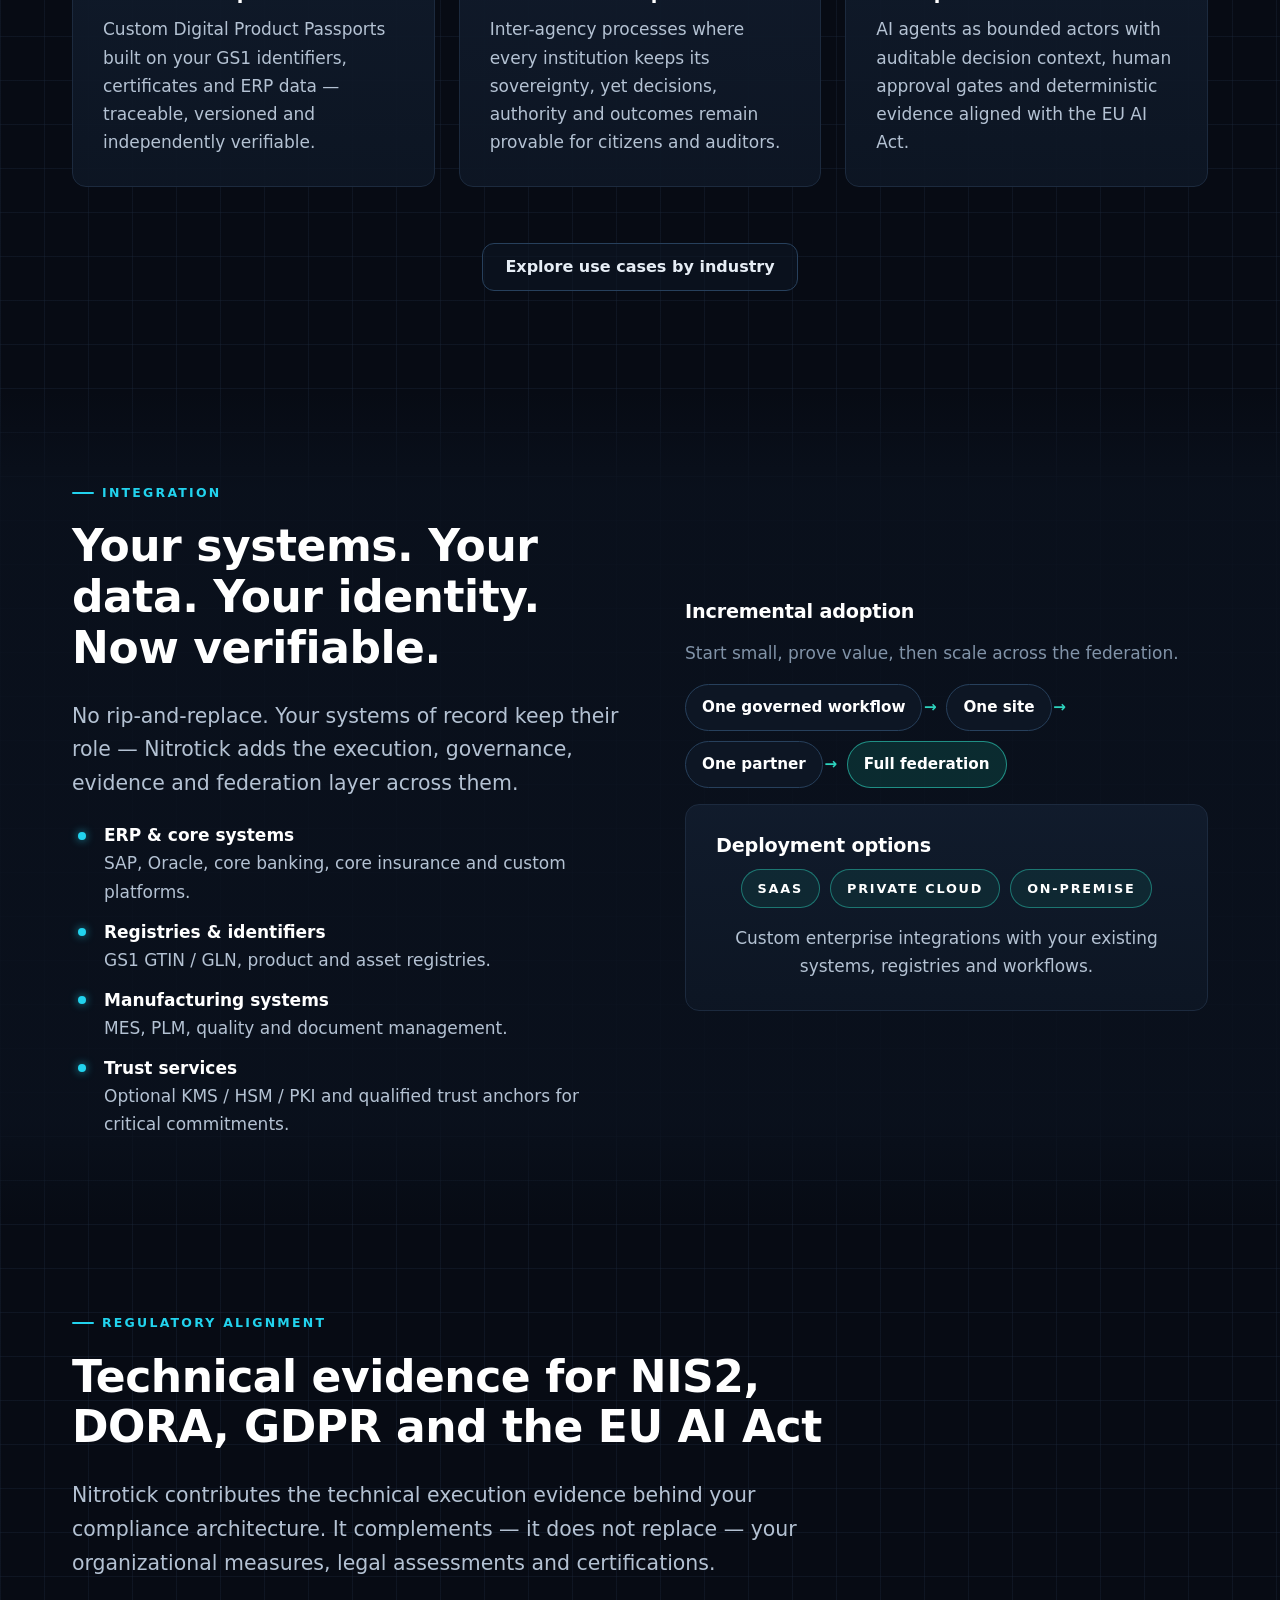
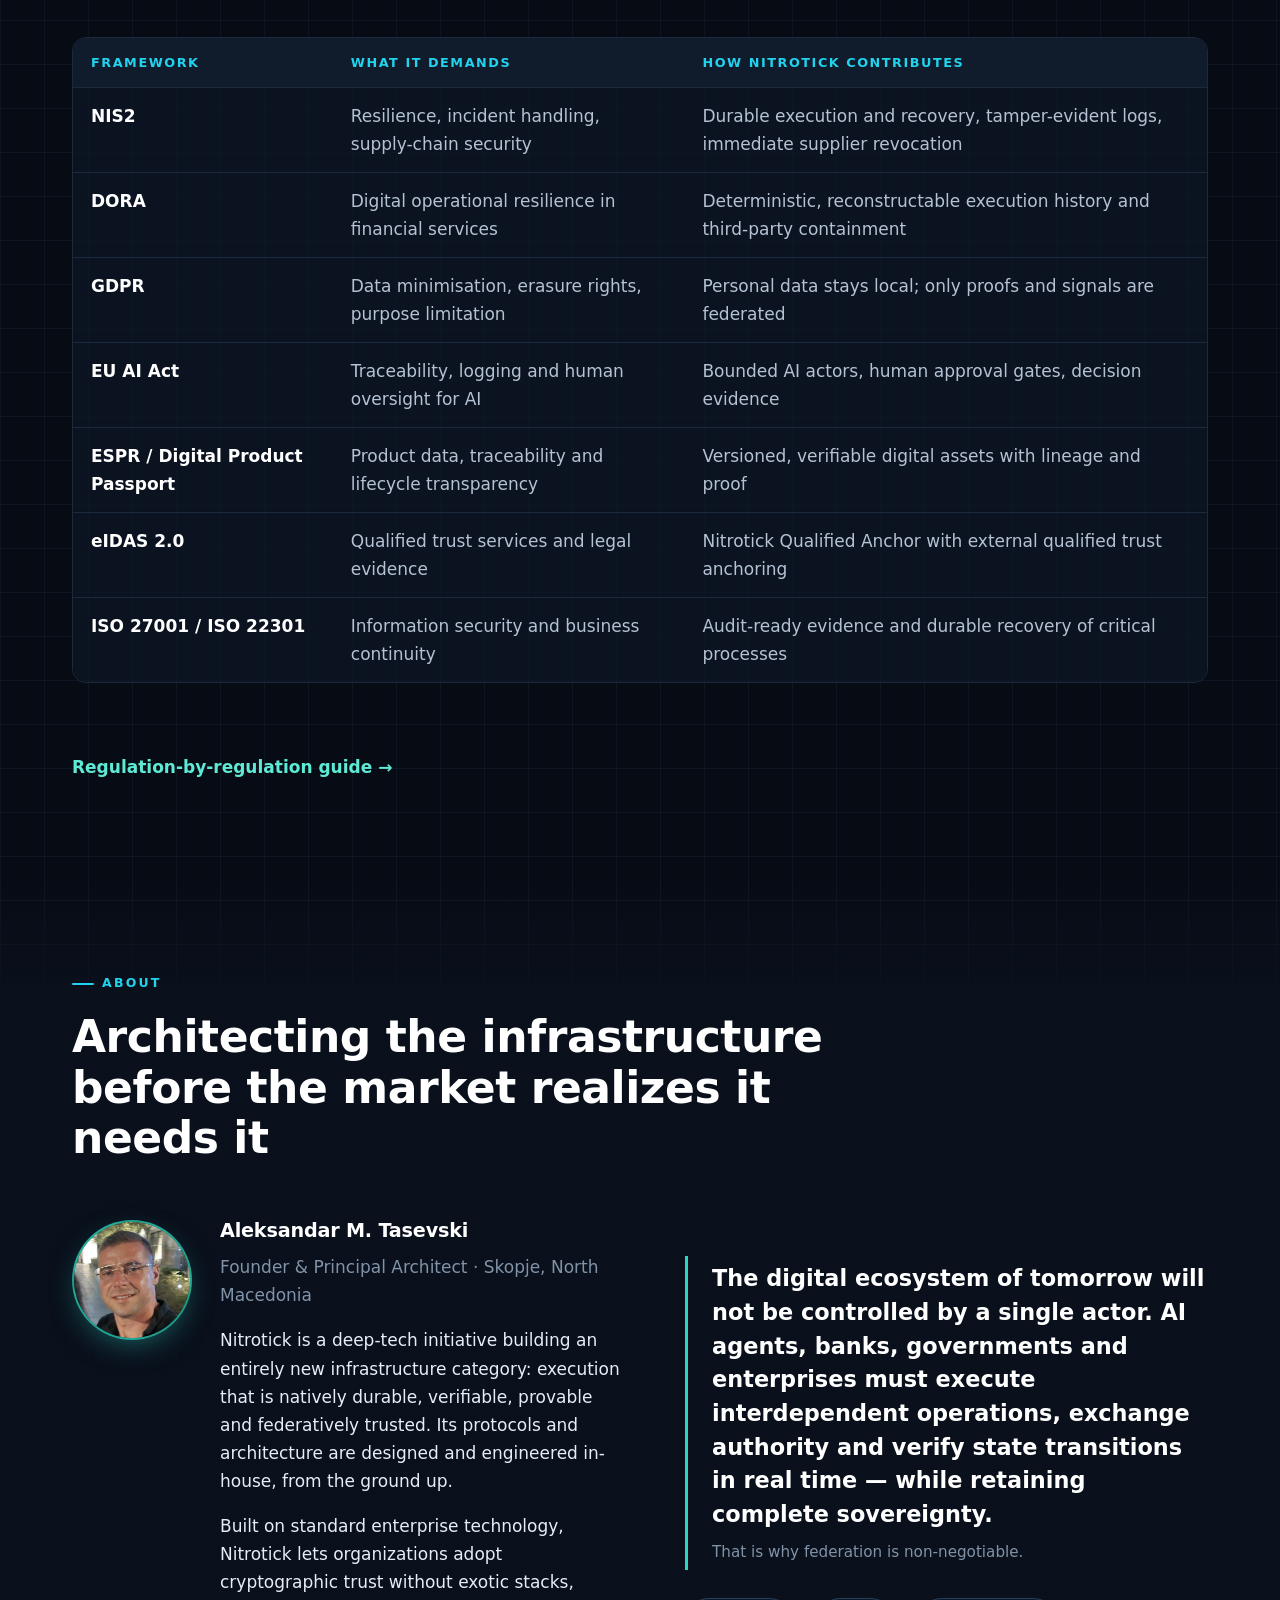
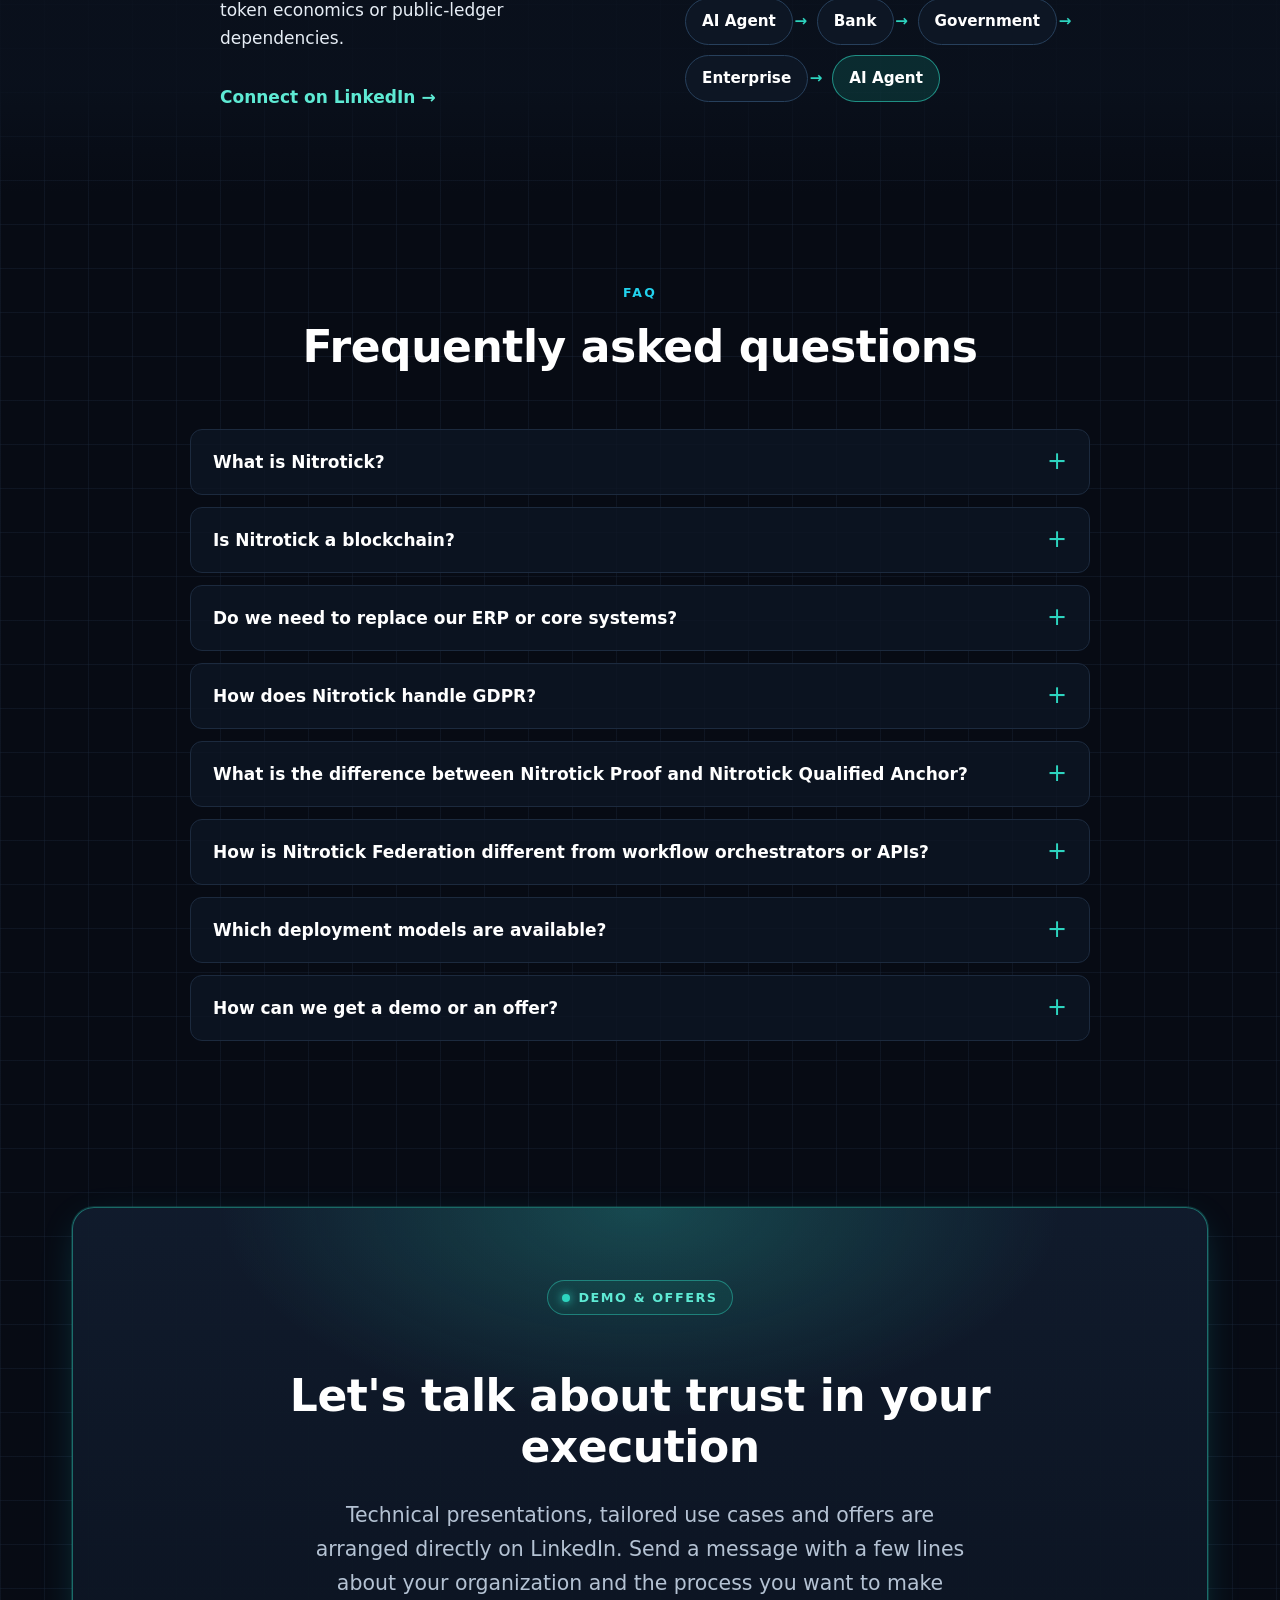
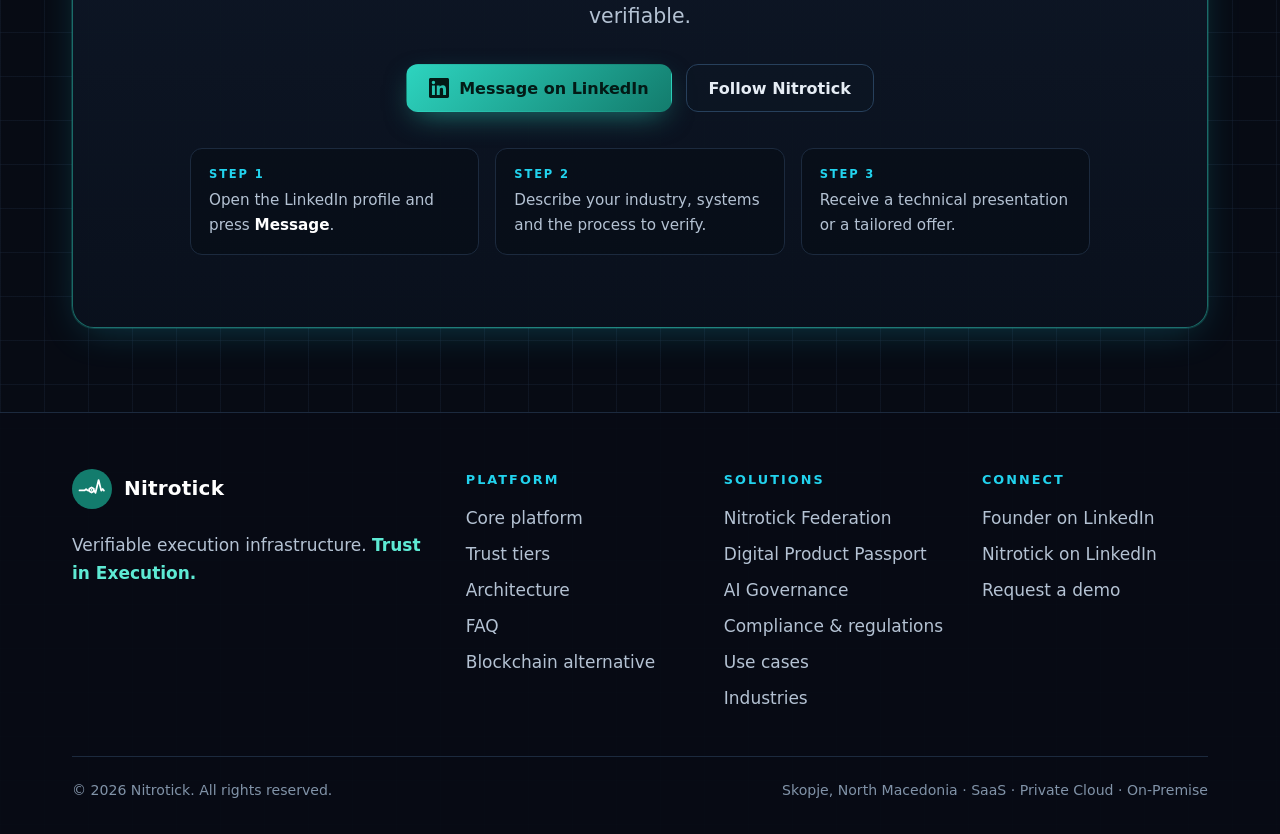
==== commit 03209b08: "Nitrotick company website Co-Authored-By: Claude Opus 5.5 <noreply@anthropic.com> Claude-Session: ht" ====
--- a/index.html
+++ b/index.html
@@ -3,9 +3,9 @@
 <head>
   <meta charset="utf-8">
   <meta name="viewport" content="width=device-width, initial-scale=1, viewport-fit=cover">
-  <title>Nitrotick — Verifiable Execution Infrastructure | Trust in Execution</title>
-  <meta name="description" content="Nitrotick is verifiable execution infrastructure for enterprise AI, digital assets and regulated systems: deterministic execution, cryptographic proof and federated trust — without blockchain overhead.">
-  <meta name="keywords" content="verifiable execution, trust infrastructure, cryptographic proof, durable execution, federated execution, AI governance, digital product passport, DPP, NIS2, GDPR, EU AI Act, blockchain alternative, stablecoin alternative, digital assets, Nitrotick">
+  <title>Nitrotick — Verifiable Execution Infrastructure for Enterprise AI</title>
+  <meta name="description" content="Nitrotick is verifiable execution infrastructure for enterprise AI and fintech: deterministic AI governance, durable execution and cryptographic proof.">
+  <meta name="keywords" content="enterprise AI infrastructure, verifiable execution, deterministic AI governance, AI agent governance, fintech infrastructure, trust infrastructure, cryptographic proof, durable execution, federated execution, AI governance, digital product passport, DPP, NIS2, GDPR, EU AI Act, blockchain alternative, stablecoin alternative, digital assets, Nitrotick">
   <meta name="author" content="Aleksandar M. Tasevski">
   <meta name="robots" content="index, follow, max-image-preview:large, max-snippet:-1, max-video-preview:-1">
   <meta name="theme-color" content="#070b14">
@@ -17,24 +17,24 @@
   <meta property="og:site_name" content="Nitrotick">
   <meta property="og:locale" content="en_US">
   <meta property="og:url" content="https://nitrotick.com/">
-  <meta property="og:title" content="Nitrotick — Trust in Execution">
-  <meta property="og:description" content="Deterministic execution, immutable evidence and federated trust for enterprise AI, digital assets and regulated systems. Blockchain-like trust without the overhead.">
-  <meta property="og:image" content="https://nitrotick.com/assets/img/og-image.png">
+  <meta property="og:title" content="Nitrotick — Verifiable Execution Infrastructure for Enterprise AI">
+  <meta property="og:description" content="Deterministic AI governance, durable execution and cryptographic proof for enterprise AI, banks, fintech and regulated systems. AI proposes — governance decides.">
+  <meta property="og:image" content="https://nitrotick.com/assets/img/og/home.png">
   <meta property="og:image:type" content="image/png">
   <meta property="og:image:width" content="1200">
   <meta property="og:image:height" content="630">
   <meta property="og:image:alt" content="Nitrotick — Trust in Execution. Verifiable execution infrastructure.">
   <meta name="twitter:card" content="summary_large_image">
-  <meta name="twitter:title" content="Nitrotick — Trust in Execution">
+  <meta name="twitter:title" content="Nitrotick — Verifiable Execution Infrastructure for Enterprise AI">
   <meta name="twitter:description" content="Verifiable execution infrastructure for enterprise AI, digital assets and regulated systems.">
-  <meta name="twitter:image" content="https://nitrotick.com/assets/img/og-image.png">
+  <meta name="twitter:image" content="https://nitrotick.com/assets/img/og/home.png">
   <meta name="twitter:image:alt" content="Nitrotick — Trust in Execution. Verifiable execution infrastructure.">
 
   <link rel="icon" href="favicon.svg" type="image/svg+xml">
   <link rel="icon" href="favicon-32.png" sizes="32x32" type="image/png">
   <link rel="apple-touch-icon" href="apple-touch-icon.png">
   <link rel="manifest" href="site.webmanifest">
-  <link rel="stylesheet" href="css/styles.css?v=20260926">
+  <link rel="stylesheet" href="css/styles.css?v=20260928">
 
   <script type="application/ld+json">
   {
@@ -51,7 +51,8 @@
           "width": 512,
           "height": 512
         },
-        "description": "Verifiable execution infrastructure for enterprise AI, digital assets and regulated systems.",
+        "description": "Verifiable execution infrastructure for enterprise AI, banks, fintech and regulated systems.",
+        "disambiguatingDescription": "Nitrotick (nitrotick.com) is an enterprise software company from Skopje, North Macedonia, that builds verifiable execution infrastructure for enterprise AI and regulated industries. It is not a cryptocurrency, token or consumer product.",
         "slogan": "Trust in Execution.",
         "foundingLocation": { "@type": "Place", "name": "Skopje, North Macedonia" },
         "address": { "@type": "PostalAddress", "addressLocality": "Skopje", "addressCountry": "MK" },
@@ -63,13 +64,15 @@
           "url": "https://www.linkedin.com/in/aleksandar-m-tasevski/",
           "availableLanguage": ["English", "Macedonian"]
         },
-        "knowsAbout": ["Verifiable execution", "Durable execution", "Cryptographic proof", "Federated trust", "AI governance", "Digital Product Passport", "NIS2", "GDPR", "EU AI Act"]
+        "knowsAbout": ["Enterprise AI infrastructure", "Verifiable execution", "Deterministic AI governance", "AI agent governance", "Durable execution", "Cryptographic proof", "Federated trust", "Digital Product Passport", "NIS2", "DORA", "GDPR", "EU AI Act"]
       },
       {
         "@type": "Person",
         "@id": "https://nitrotick.com/#founder",
         "name": "Aleksandar M. Tasevski",
         "jobTitle": "Founder & Principal Architect",
+        "url": "https://www.linkedin.com/in/aleksandar-m-tasevski/",
+        "knowsAbout": ["Enterprise AI infrastructure", "Verifiable execution", "AI governance", "Distributed systems", ".NET"],
         "image": "https://nitrotick.com/assets/img/aleksandar-m-tasevski.jpg",
         "worksFor": { "@id": "https://nitrotick.com/#organization" },
         "homeLocation": { "@type": "Place", "name": "Skopje, North Macedonia" },
@@ -87,10 +90,11 @@
         "@type": "WebPage",
         "@id": "https://nitrotick.com/#webpage",
         "url": "https://nitrotick.com/",
-        "name": "Nitrotick — Verifiable Execution Infrastructure",
+        "name": "Nitrotick — Verifiable Execution Infrastructure for Enterprise AI",
+        "description": "Nitrotick is verifiable execution infrastructure for enterprise AI and fintech: deterministic AI governance, durable execution and cryptographic proof.",
         "isPartOf": { "@id": "https://nitrotick.com/#website" },
         "about": { "@id": "https://nitrotick.com/#organization" },
-        "primaryImageOfPage": "https://nitrotick.com/assets/img/og-image.png",
+        "primaryImageOfPage": "https://nitrotick.com/assets/img/og/home.png",
         "inLanguage": "en"
       },
       {
@@ -98,9 +102,11 @@
         "@id": "https://nitrotick.com/#platform",
         "name": "Nitrotick Platform",
         "applicationCategory": "BusinessApplication",
-        "applicationSubCategory": "Verifiable Execution Infrastructure",
+        "applicationSubCategory": "Enterprise AI infrastructure — verifiable execution",
         "operatingSystem": "Cloud, Private Cloud, On-Premise",
-        "description": "Durable, governed, evidenced and federated execution for critical business processes, AI agents and verifiable digital assets.",
+        "url": "https://nitrotick.com/",
+        "description": "Verifiable execution infrastructure for autonomous AI agents, automated decision-making and durable workflows in banks, fintech and regulated enterprises.",
+        "audience": { "@type": "BusinessAudience", "audienceType": "Banks, fintech, insurers, manufacturers and regulated enterprises" },
         "publisher": { "@id": "https://nitrotick.com/#organization" },
         "featureList": [
           "Deterministic durable execution and recovery",
@@ -115,6 +121,11 @@
         "@type": "FAQPage",
         "@id": "https://nitrotick.com/#faq",
         "mainEntity": [
+          {
+            "@type": "Question",
+            "name": "What is Nitrotick?",
+            "acceptedAnswer": { "@type": "Answer", "text": "Nitrotick is verifiable execution infrastructure for enterprise AI and regulated systems. It makes critical processes and AI agent actions durable, governed and cryptographically provable across organizations. The company was founded by Aleksandar M. Tasevski in Skopje, North Macedonia." }
+          },
           {
             "@type": "Question",
             "name": "Is Nitrotick a blockchain?",
@@ -173,6 +184,7 @@
         <li><a href="ai-governance/">AI Governance</a></li>
         <li><a href="blockchain-alternative/">Blockchain Alternative</a></li>
         <li><a href="compliance/">Compliance</a></li>
+        <li><a href="use-cases/">Use Cases</a></li>
         <li><a class="btn btn--primary" href="#contact">Request a demo</a></li>
       </ul>
     </nav>
@@ -716,6 +728,7 @@
             <p>AI agents as bounded actors with auditable decision context, human approval gates and deterministic evidence aligned with the EU AI Act.</p>
           </article>
         </div>
+        <p class="center mt-lg"><a class="btn btn--ghost" href="use-cases/">Explore use cases by industry</a></p>
       </div>
     </section>
 
@@ -825,6 +838,10 @@
           <h2 id="faq-title">Frequently asked questions</h2>
         </div>
         <div class="faq">
+          <details>
+            <summary>What is Nitrotick?</summary>
+            <div><p>Nitrotick is verifiable execution infrastructure for enterprise AI and regulated systems. It makes critical processes and AI agent actions durable, governed and cryptographically provable across organizations. The company was founded by Aleksandar M. Tasevski in Skopje, North Macedonia.</p></div>
+          </details>
           <details>
             <summary>Is Nitrotick a blockchain?</summary>
             <div><p>No. Nitrotick delivers the core business utility people expect from blockchain — tamper-evident history, provenance, integrity and independent verification — through deterministic execution, tamper-evident evidence and cryptographic commitments. There are no tokens, no gas fees, no public ledger and no smart contracts to audit.</p></div>
@@ -908,6 +925,7 @@
             <li><a href="digital-product-passport/">Digital Product Passport</a></li>
             <li><a href="ai-governance/">AI Governance</a></li>
             <li><a href="compliance/">Compliance &amp; regulations</a></li>
+            <li><a href="use-cases/">Use cases</a></li>
             <li><a href="#industries">Industries</a></li>
           </ul>
         </div>
--- a/css/styles.css
+++ b/css/styles.css
@@ -152,6 +152,7 @@
 .nav { display: flex; align-items: center; justify-content: space-between; gap: 20px; min-height: 72px; }
 .brand { display: inline-flex; align-items: center; gap: 12px; text-decoration: none; color: #fff; font-weight: 800; font-size: 1.25rem; letter-spacing: .01em; }
 .brand img { width: 40px; height: 40px; }
+.site-header .brand { flex-shrink: 0; }
 .brand:hover { color: #fff; }
 .nav-toggle { position: absolute; opacity: 0; pointer-events: none; }
 .nav-toggle-label {
@@ -174,7 +175,12 @@
 .nav-menu .btn { margin-left: 8px; min-height: 42px; padding: 10px 18px; color: #031a16; }
 .nav-menu .btn:hover { background: linear-gradient(135deg, var(--teal), var(--brand)); color: #031a16; }
 
-@media (max-width: 1240px) {
+@media (min-width: 1301px) {
+  .nav-menu a { padding: 10px 8px; font-size: .9rem; }
+  .nav-menu .btn { margin-left: 4px; padding: 10px 14px; }
+}
+
+@media (max-width: 1300px) {
   .nav-toggle-label { display: inline-flex; }
   .nav-menu {
     position: absolute; left: 0; right: 0; top: 72px;
@@ -468,3 +474,54 @@
 .bar .w-3 { width: 3%; } .bar .w-8 { width: 8%; } .bar .w-22 { width: 22%; }
 .bar .w-65 { width: 65%; } .bar .w-80 { width: 80%; } .bar .w-88 { width: 88%; }
 .table-wrap--fit table { min-width: 0; }
+
+/* ---------- Horizontal process timeline ---------- */
+.timeline { list-style: none; display: grid; grid-template-columns: repeat(var(--steps, 5), minmax(0, 1fr)); gap: 12px; margin: 8px 0 28px; }
+.timeline li { position: relative; text-align: center; color: var(--muted); font-size: .92rem; line-height: 1.45; }
+.timeline li:not(:last-child)::after {
+  content: ""; position: absolute; top: 31px; left: calc(50% + 40px); right: calc(-50% + 34px); height: 2px;
+  background: linear-gradient(90deg, var(--teal), var(--cyan)); opacity: .55;
+}
+.timeline strong { display: block; color: #fff; font-size: 1rem; margin-bottom: 2px; }
+.tl-icon {
+  width: 64px; height: 64px; margin: 0 auto 14px; border-radius: 50%; display: grid; place-items: center;
+  background: rgba(19, 124, 109, .2); border: 1.5px solid rgba(45, 212, 191, .7); color: var(--teal-soft);
+  box-shadow: 0 0 22px rgba(45, 212, 191, .18);
+}
+.tl-icon svg { width: 28px; height: 28px; }
+.tl-id .tl-icon { background: rgba(99, 102, 241, .16); border-color: rgba(129, 140, 248, .8); color: #A5B4FC; box-shadow: none; }
+@media (max-width: 760px) {
+  .timeline { grid-template-columns: 1fr; gap: 18px; }
+  .timeline li { text-align: left; padding-left: 80px; min-height: 64px; display: flex; flex-direction: column; justify-content: center; }
+  .tl-icon { position: absolute; left: 0; top: 0; margin: 0; }
+  .timeline li:not(:last-child)::after { top: 68px; bottom: -16px; left: 31px; right: auto; width: 2px; height: auto; background: linear-gradient(180deg, var(--teal), var(--cyan)); }
+}
+
+/* ---------- GS1 Digital Link URI ---------- */
+.uri {
+  font-family: var(--font-mono); font-size: clamp(.85rem, 2vw, 1.25rem); text-align: center; padding: 22px;
+  border-radius: 14px; border: 1px solid var(--border); background: rgba(7, 11, 20, .7); color: var(--text-2); overflow-wrap: anywhere;
+}
+.uri b { color: var(--cyan); }
+.uri em { font-style: normal; color: #fff; font-weight: 700; }
+.uri-legend { list-style: none; display: flex; flex-wrap: wrap; justify-content: center; gap: 8px 24px; margin: 12px 0 40px; font-size: .9rem; color: var(--muted); }
+.uri-legend b { color: var(--cyan); font-family: var(--font-mono); margin-right: 6px; }
+
+/* ---------- Use cases ---------- */
+.gains { display: grid; grid-template-columns: repeat(2, minmax(0, 1fr)); gap: 16px; }
+.gain { padding: 18px 22px; border-radius: 12px; border: 1px solid var(--border); background: rgba(13, 22, 36, .8); color: var(--text-2); margin: 0; }
+.gain strong { color: var(--teal-soft); }
+.gain--alt { border-color: rgba(129, 140, 248, .45); background: rgba(30, 27, 75, .35); }
+.gain--alt strong { color: #A5B4FC; }
+.usecase { scroll-margin-top: 96px; }
+.usecase + .usecase { margin-top: 64px; padding-top: 56px; border-top: 1px solid var(--border); }
+.usecase h3 { font-size: clamp(1.35rem, 2.6vw, 1.8rem); margin-bottom: 10px; }
+.usecase > p { max-width: 820px; margin-bottom: 30px; }
+@media (max-width: 720px) { .gains { grid-template-columns: 1fr; } }
+.uc-jump { display: flex; flex-wrap: wrap; gap: 10px; margin-top: 28px; }
+.uc-jump a {
+  padding: 8px 14px; border-radius: 999px; border: 1px solid var(--border-strong); background: rgba(13, 22, 36, .75);
+  color: var(--text-2); font-size: .9rem; font-weight: 600; text-decoration: none;
+}
+.uc-jump a:hover { border-color: var(--teal); color: #fff; }
+.diagram--compact svg { min-width: 460px; }
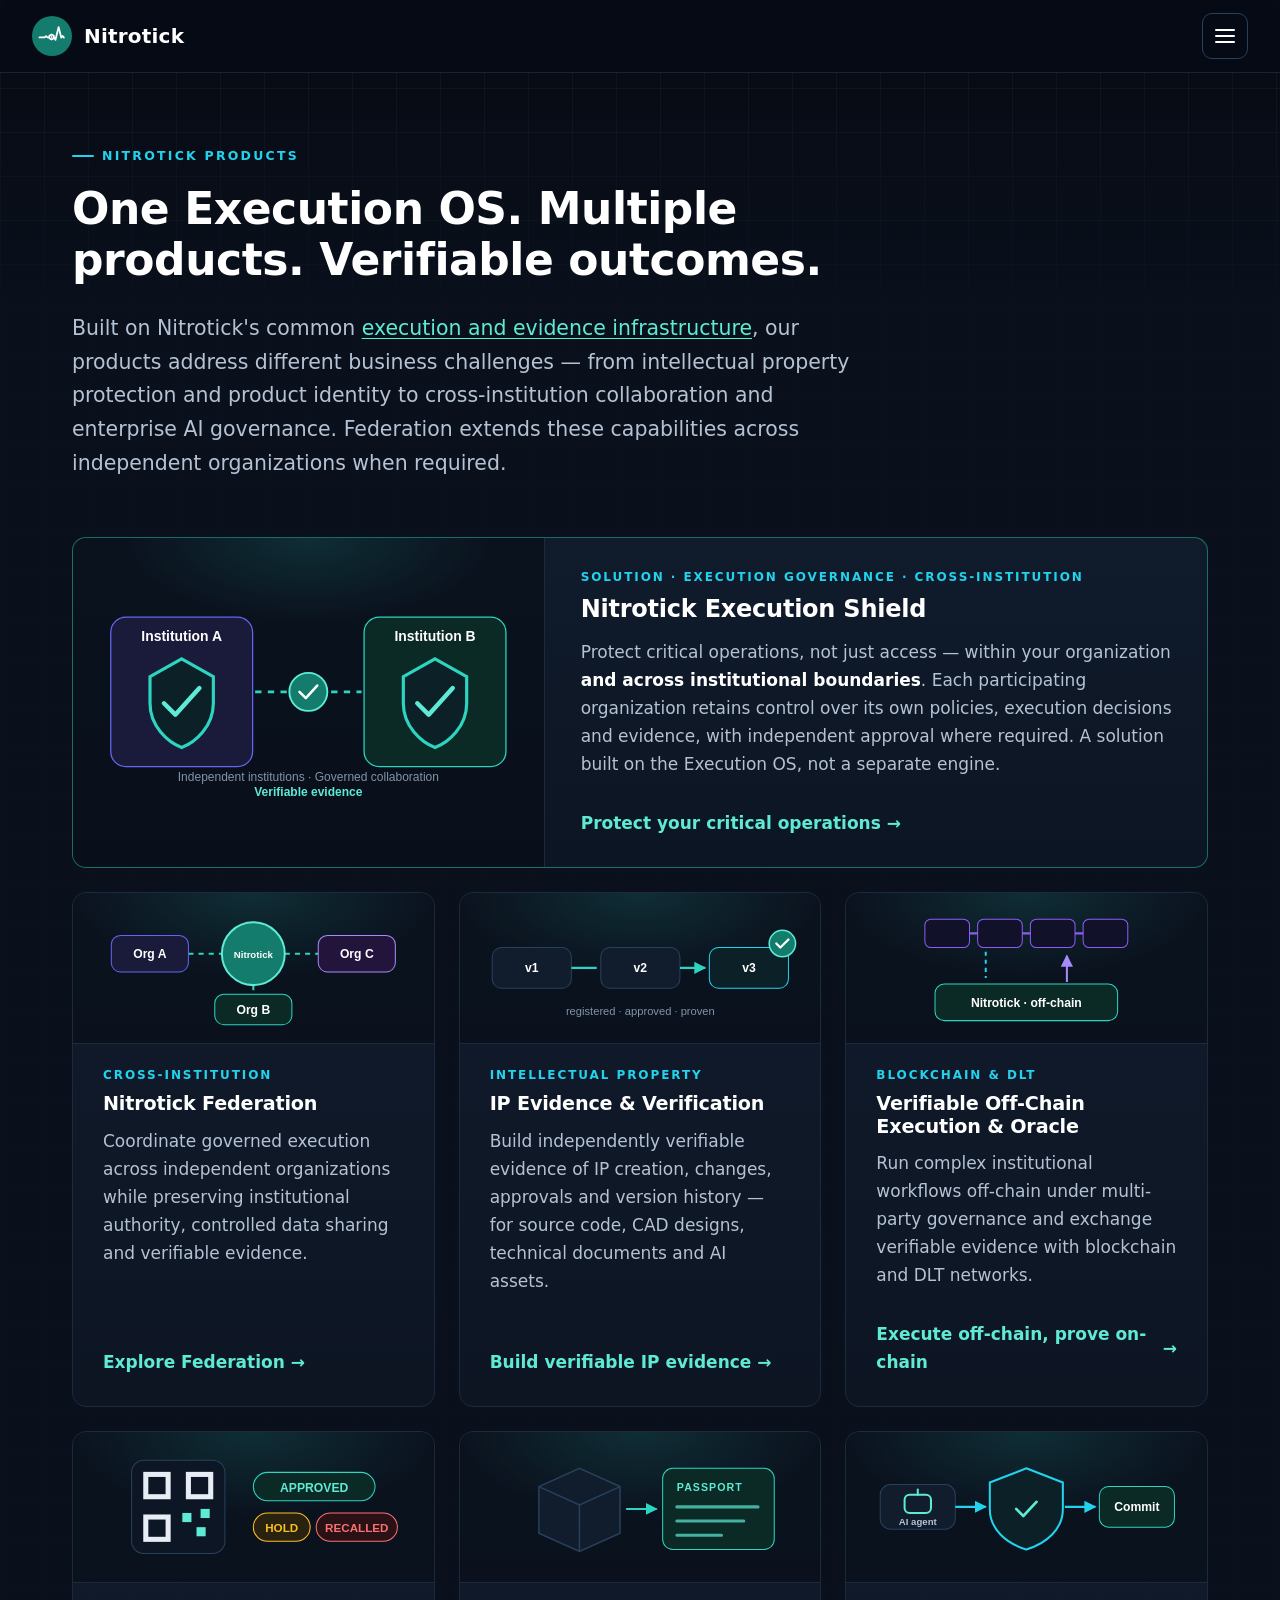
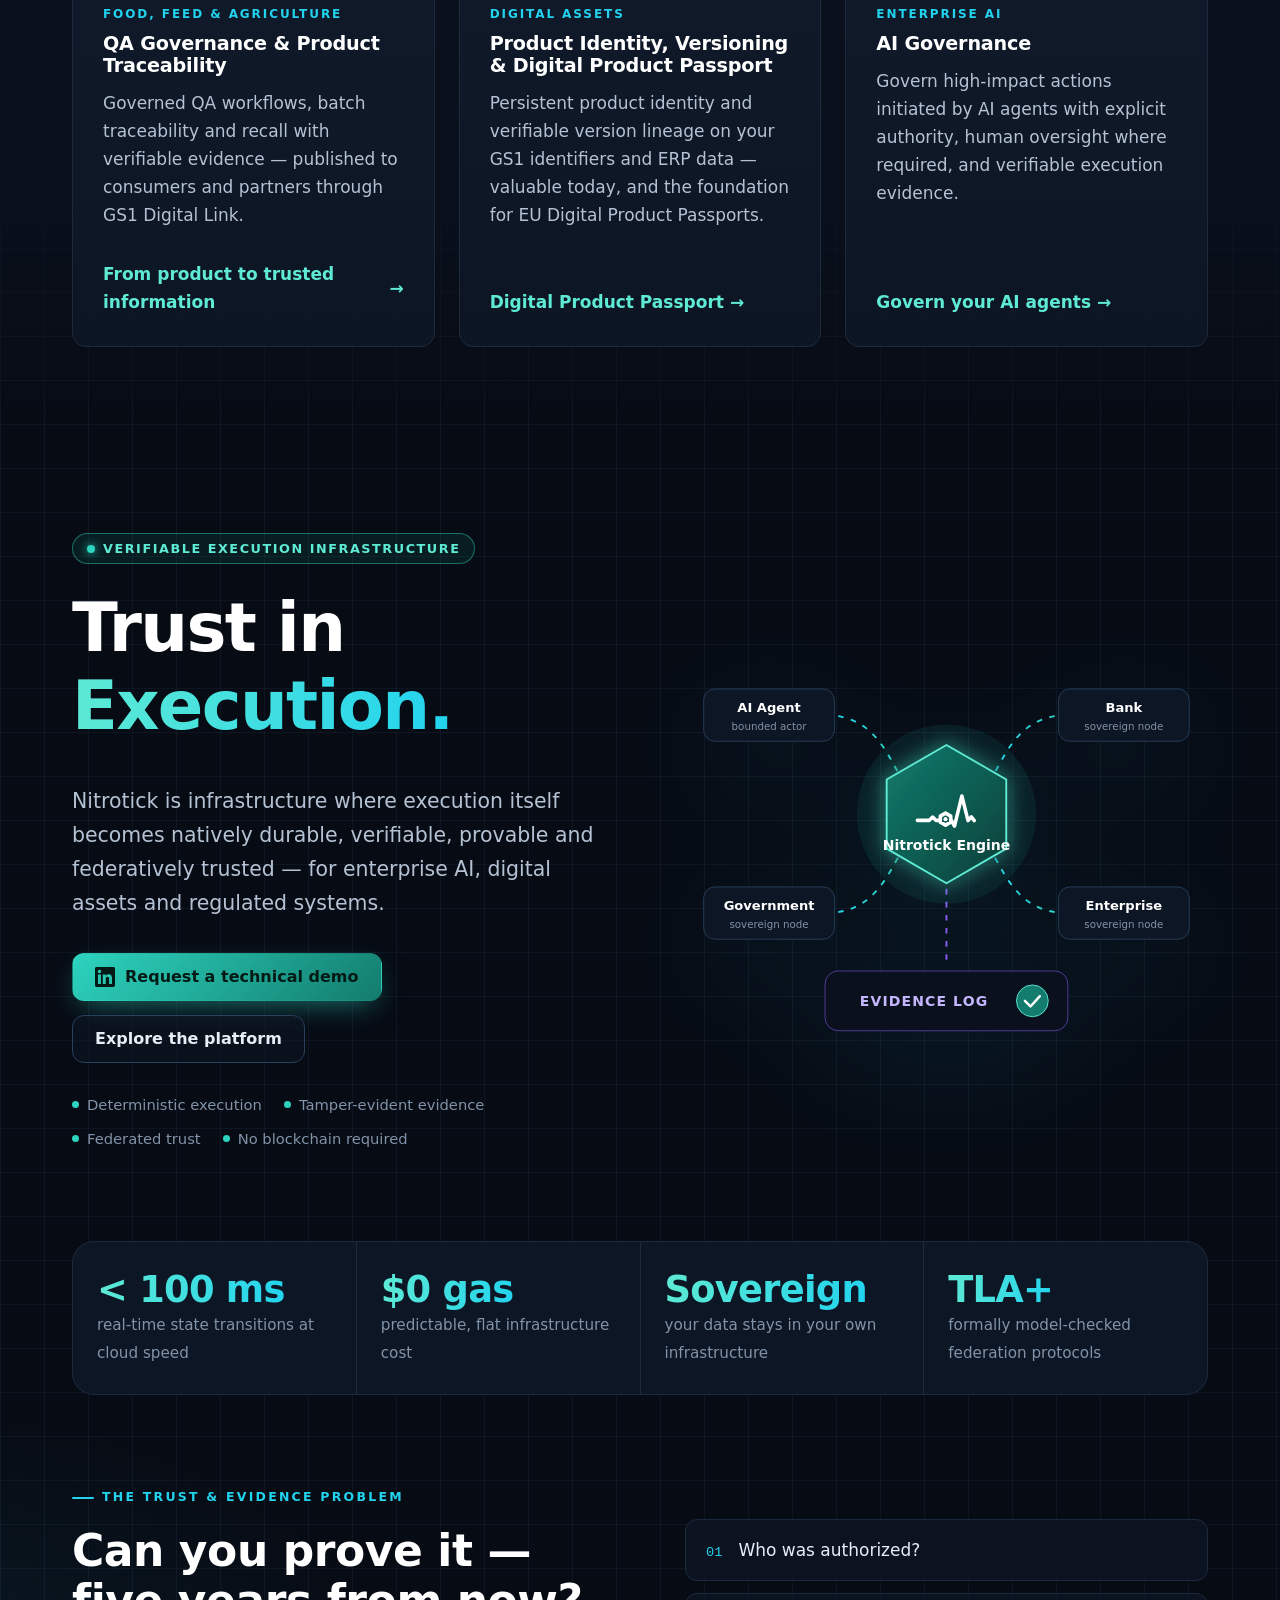
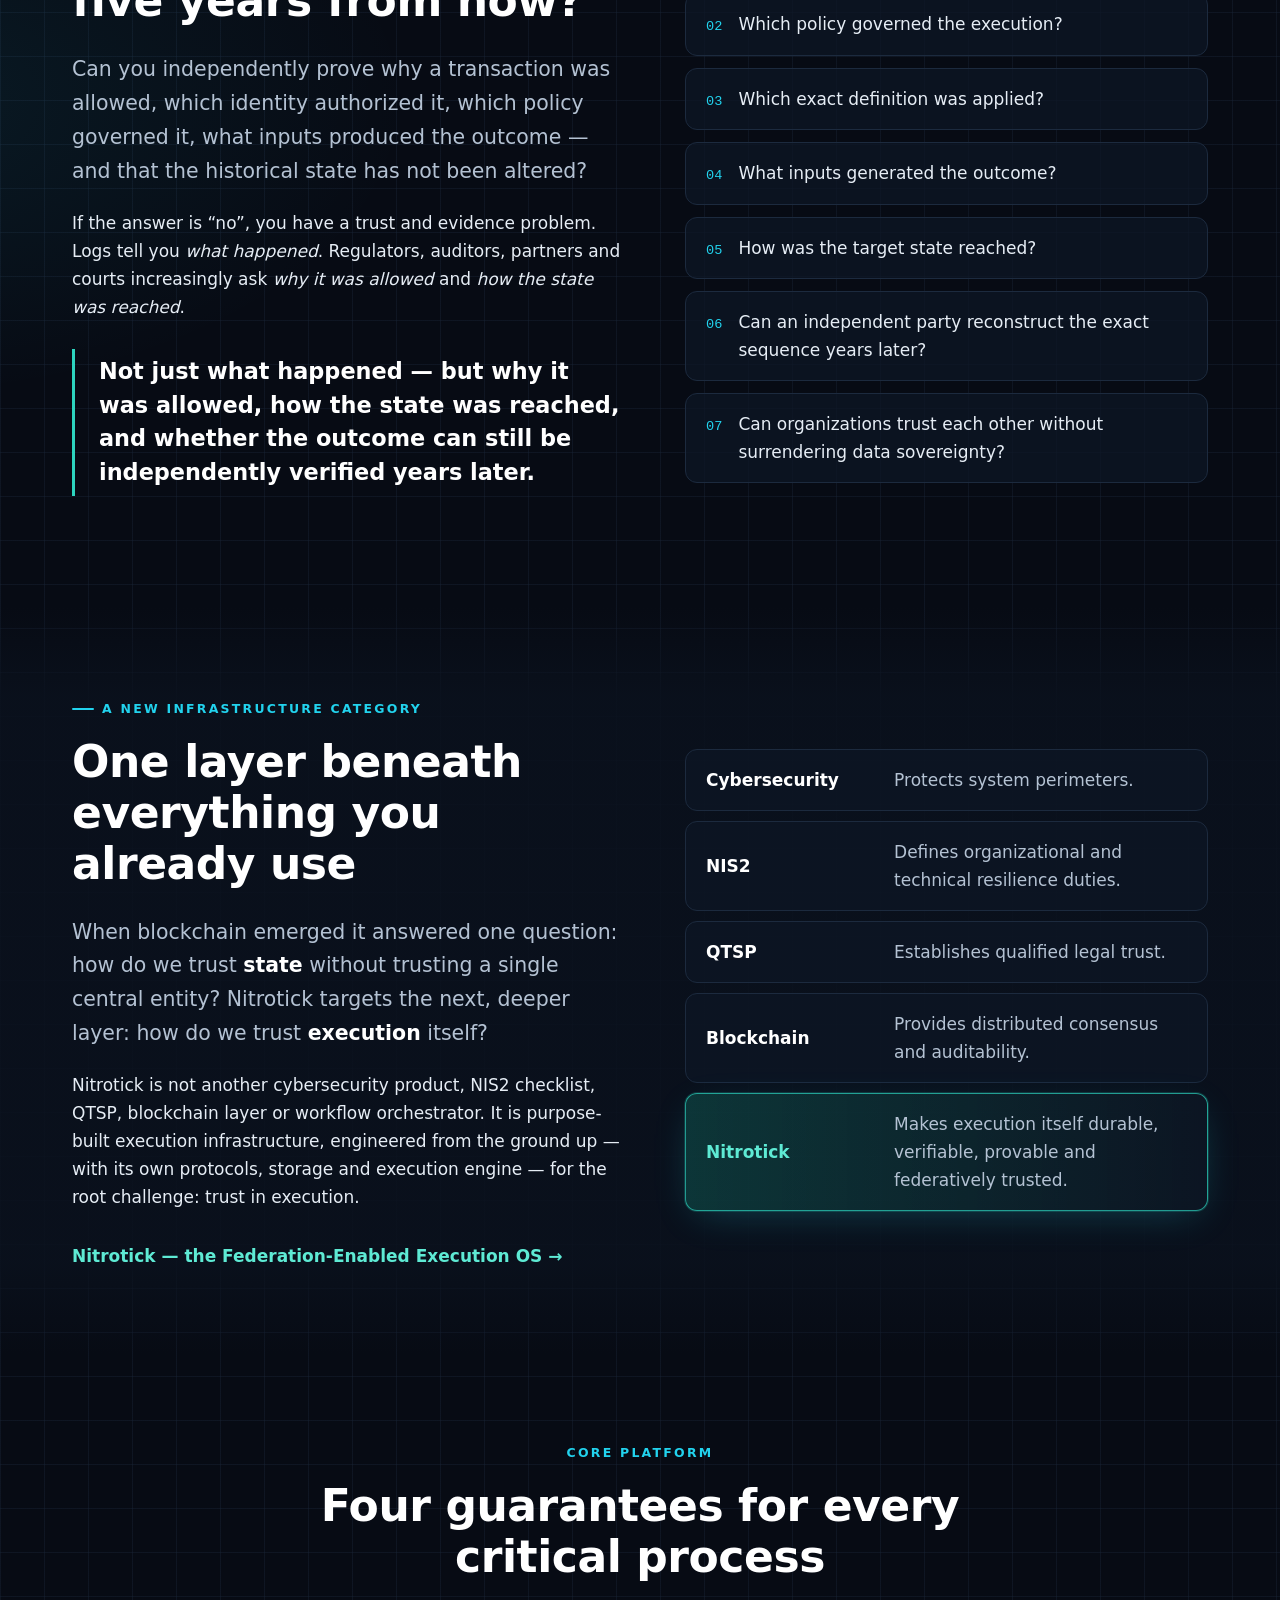
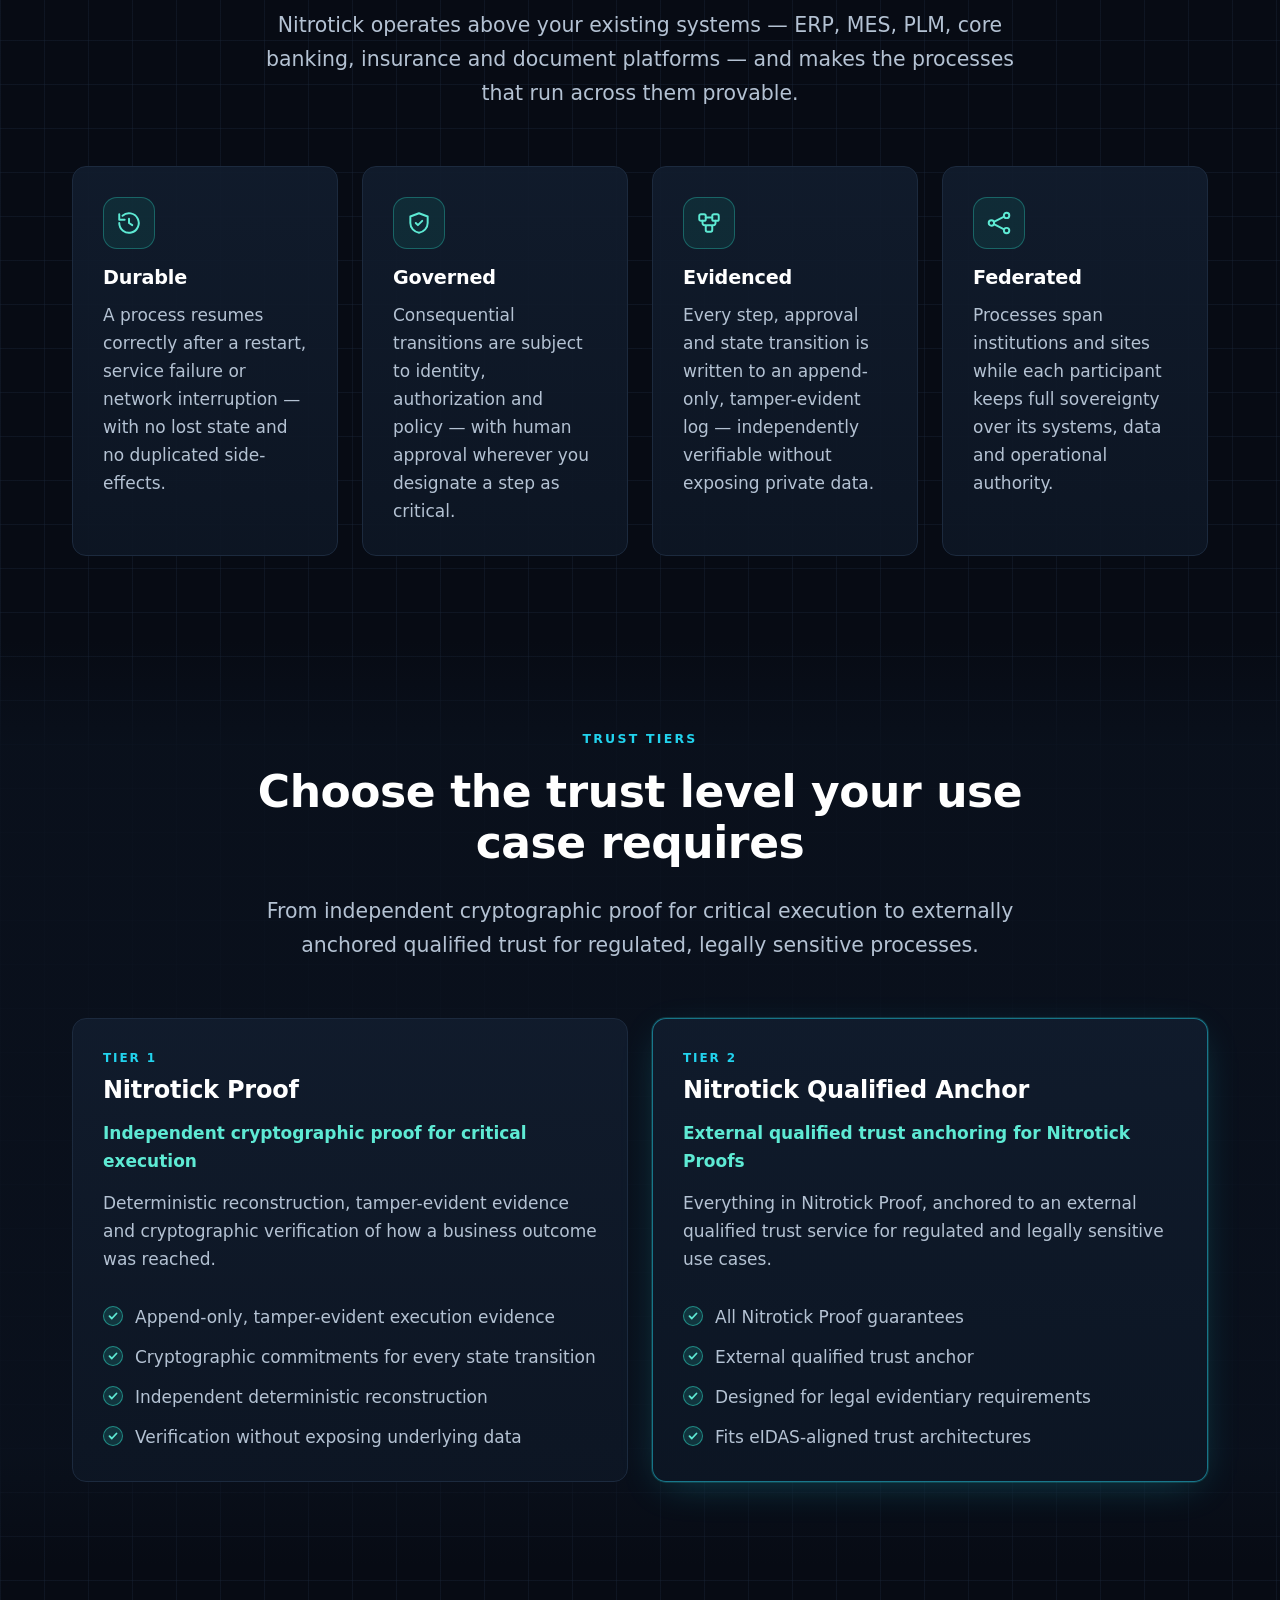
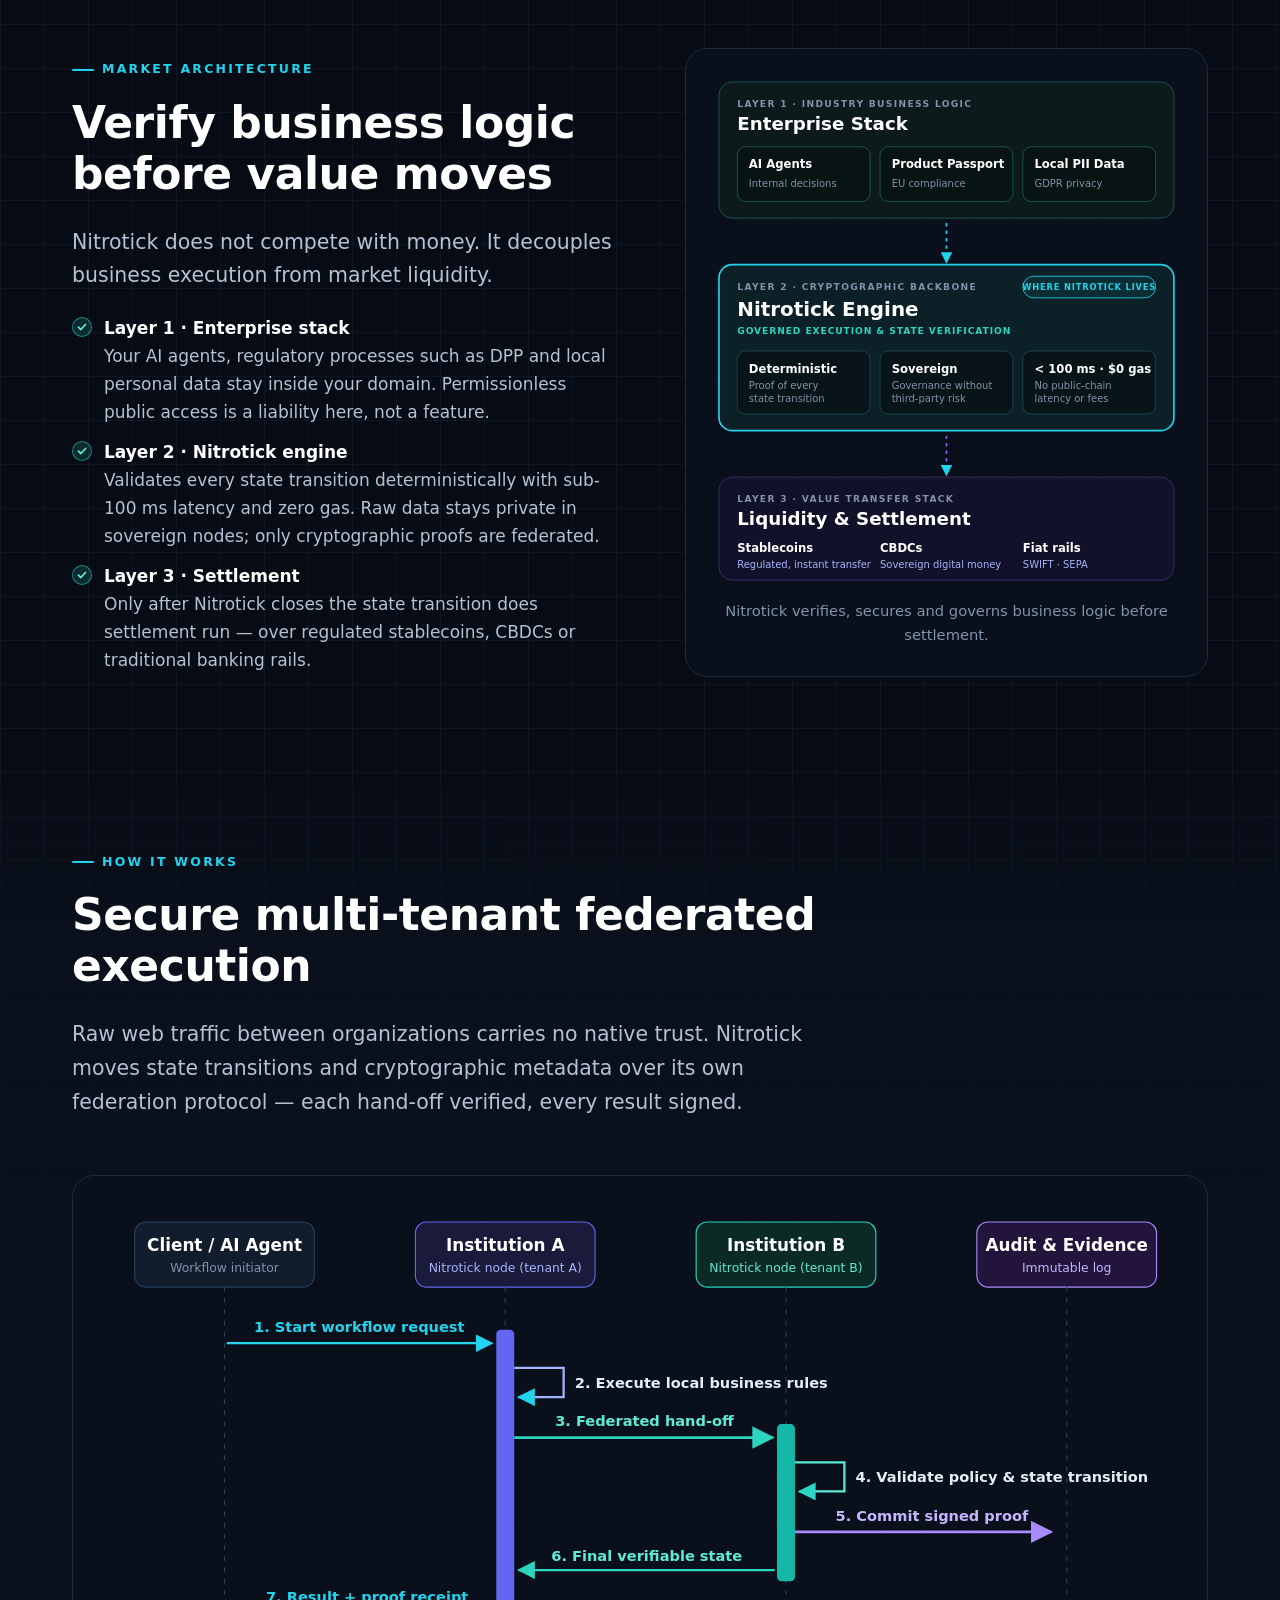
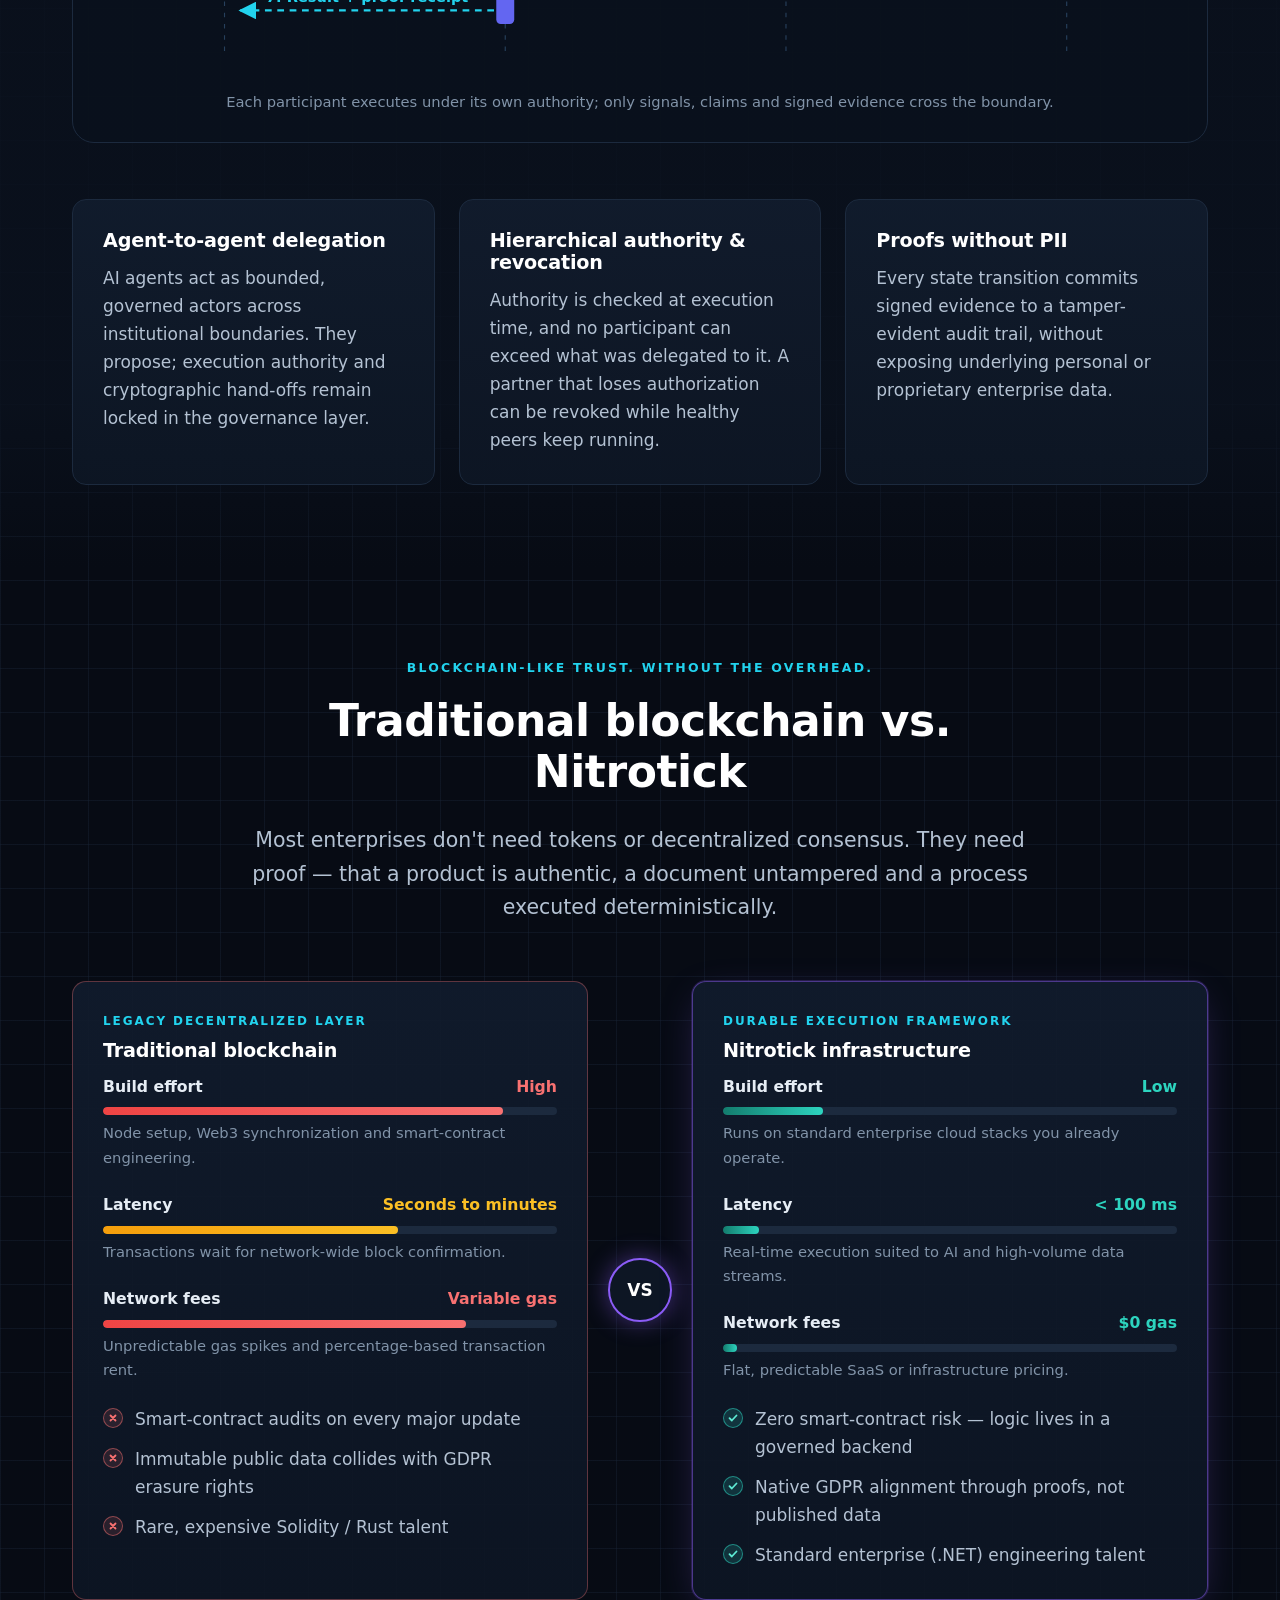
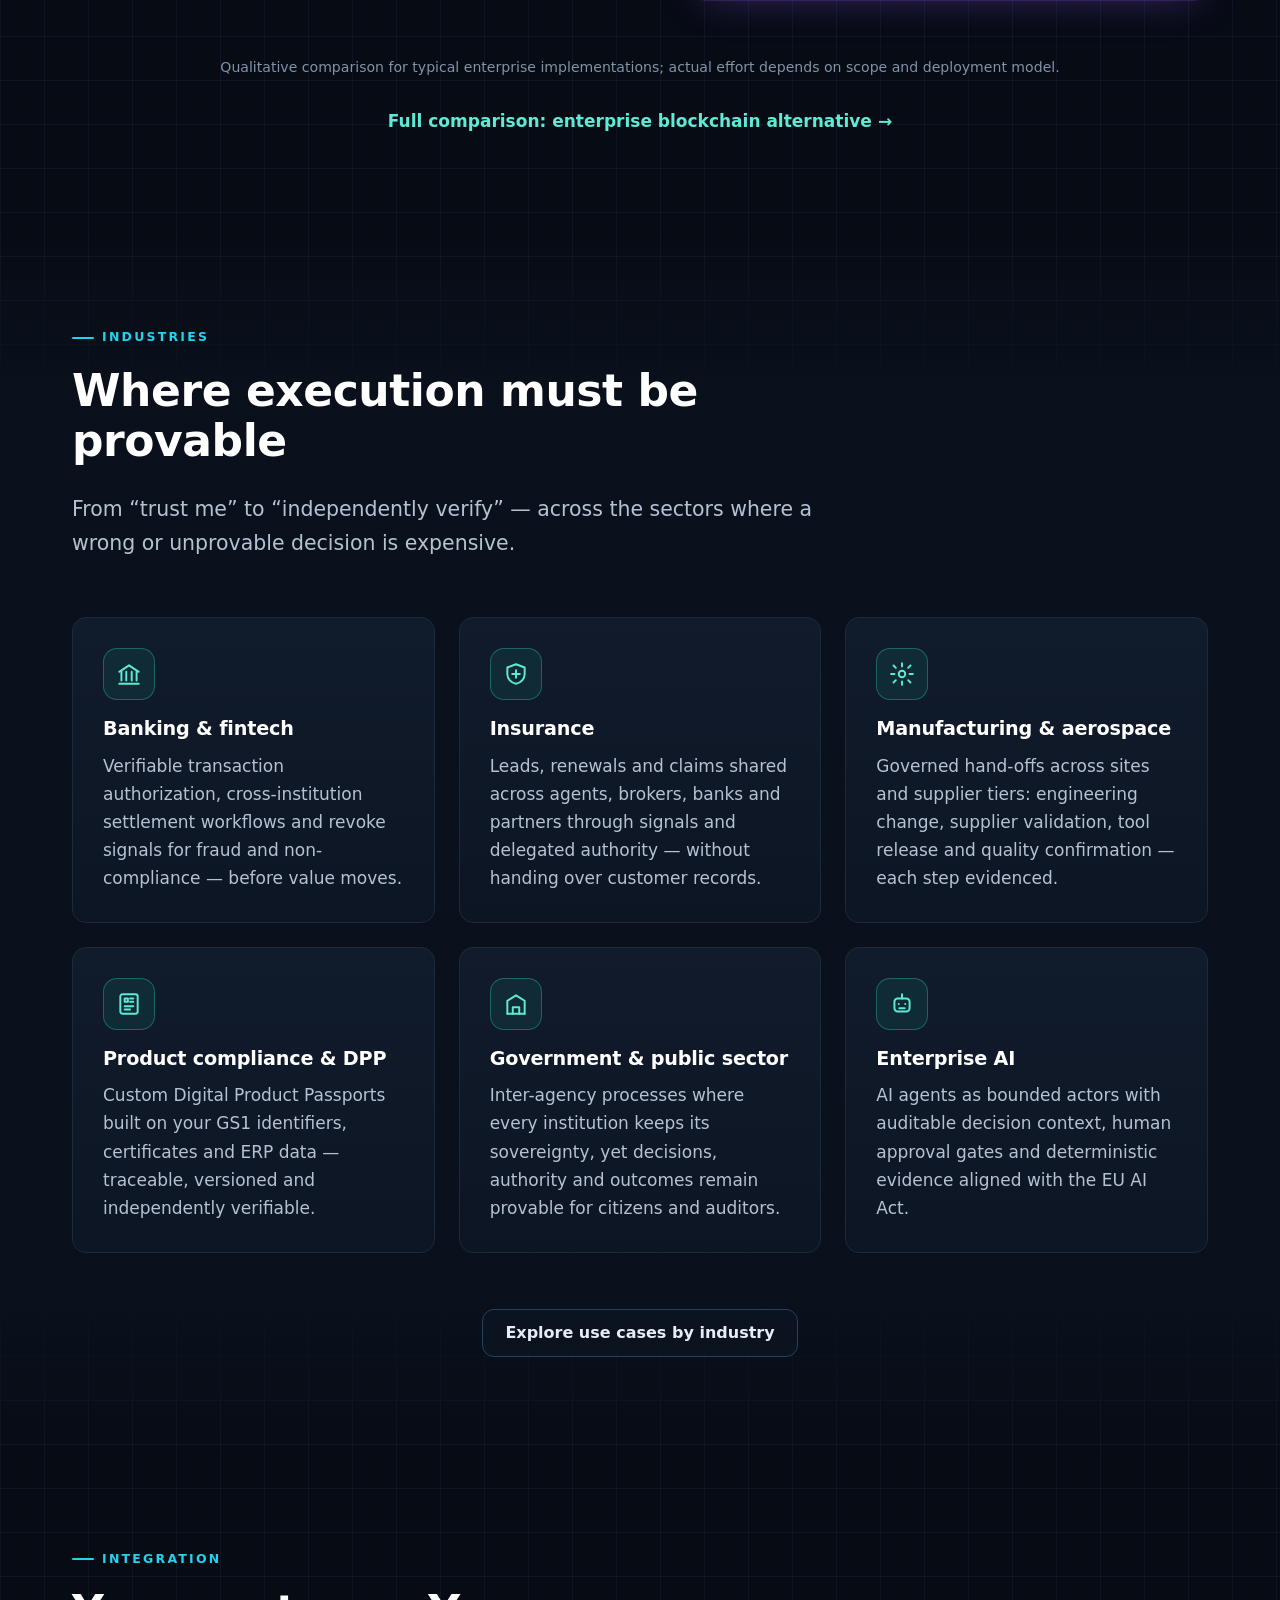
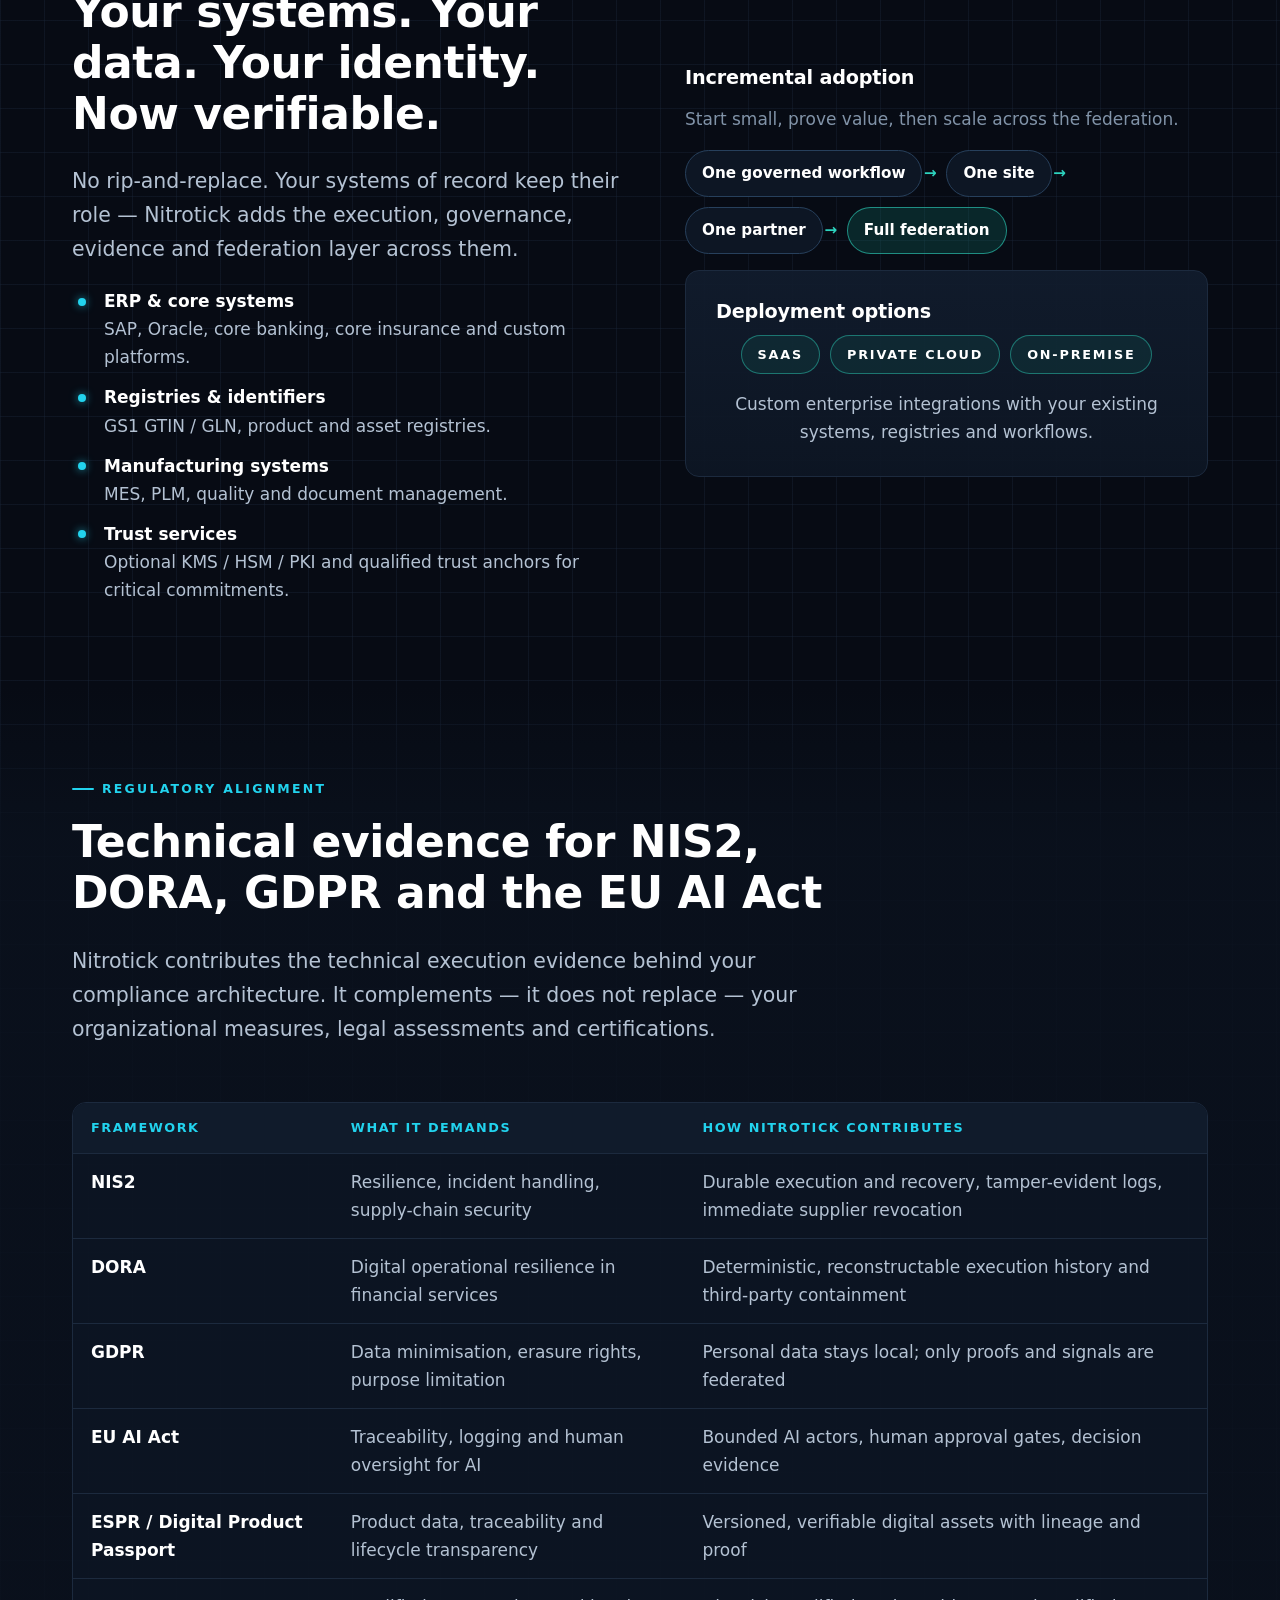
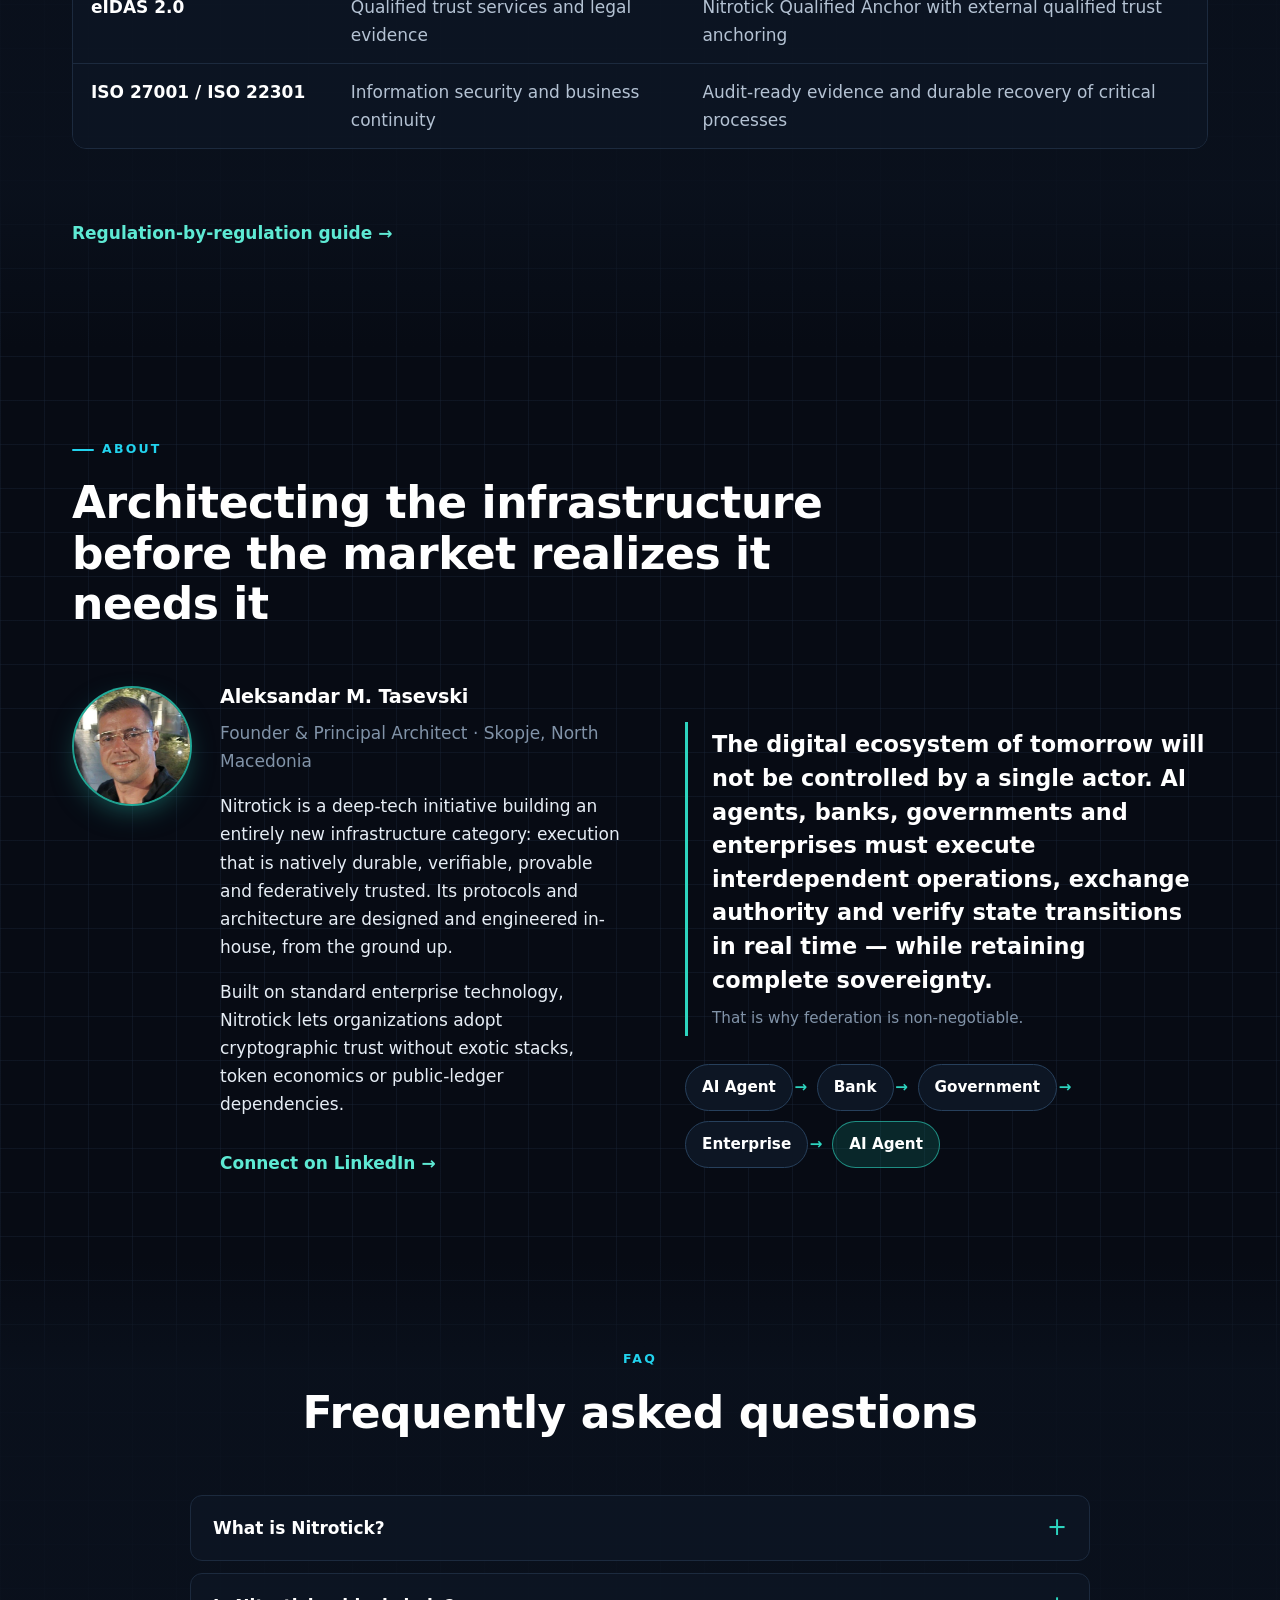
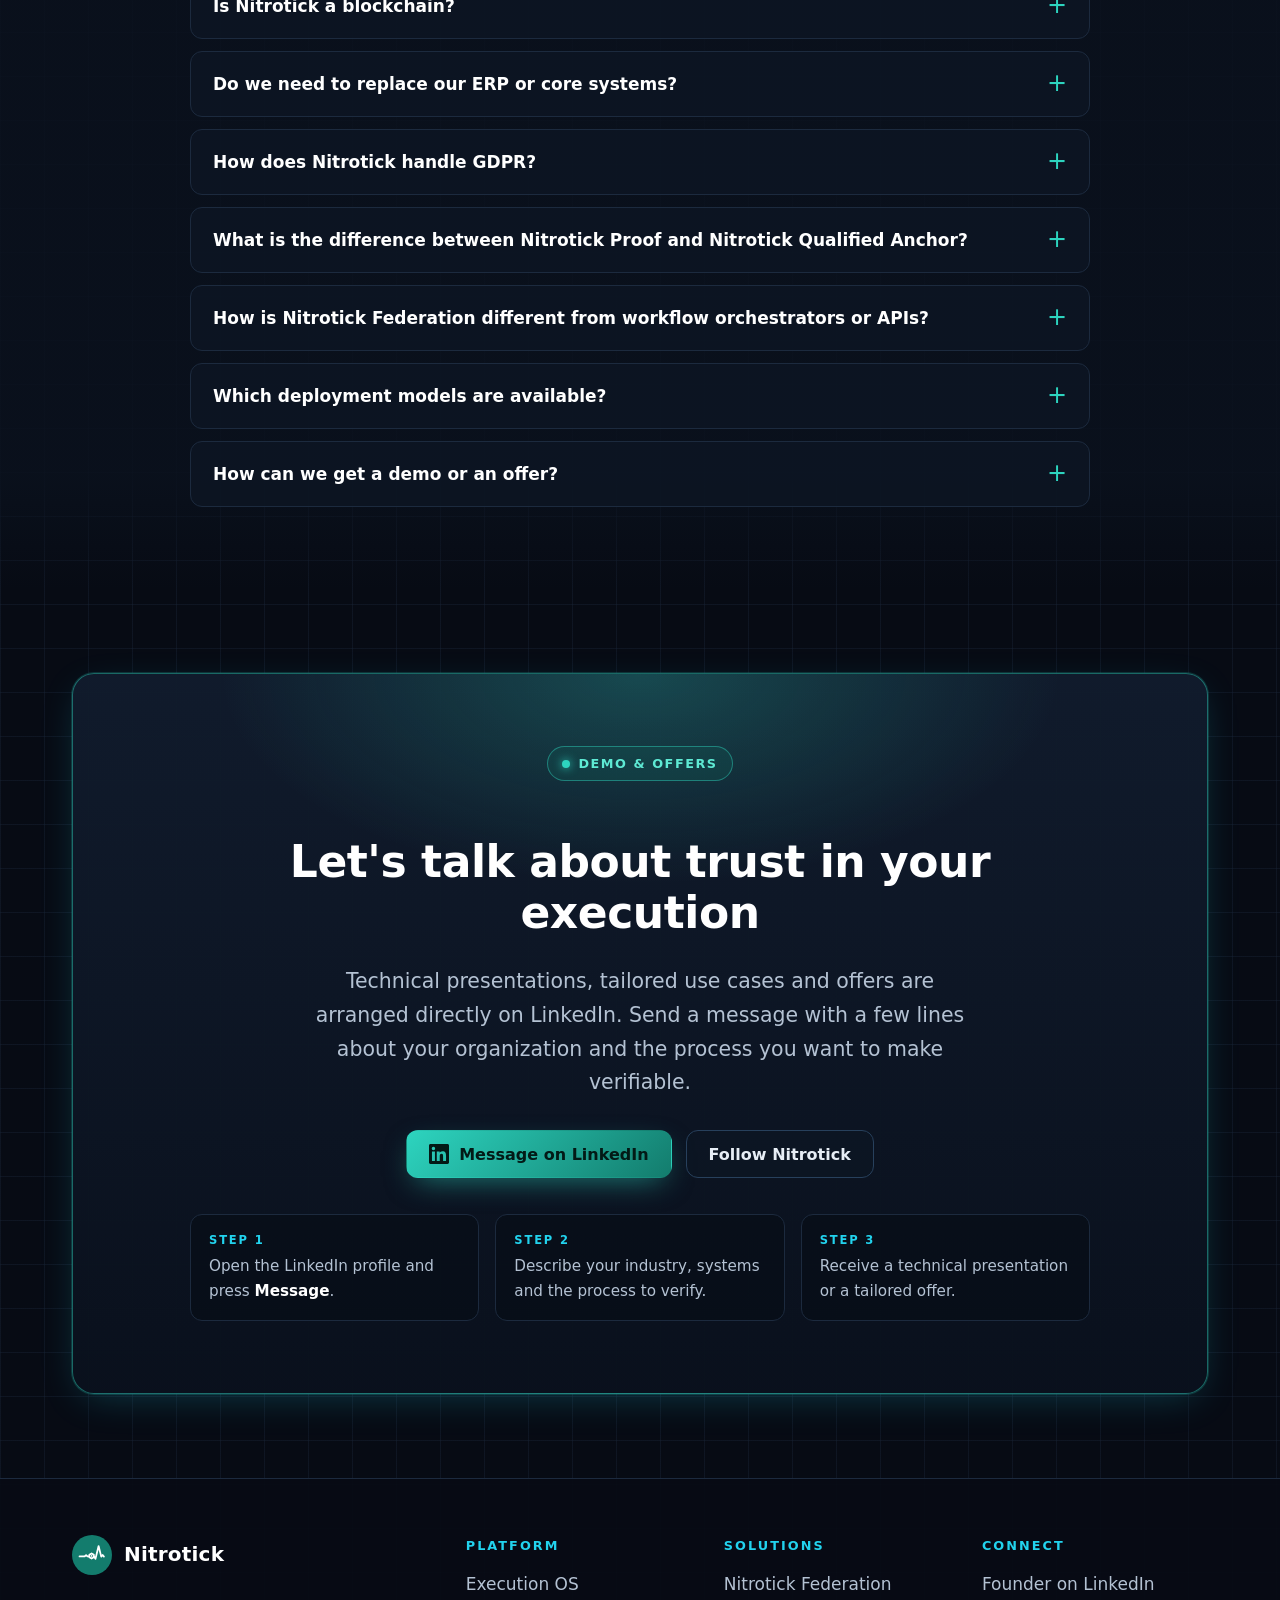
==== commit 85b824f7: "Add new product pages, Products menu and site-wide SEO/IP review New pages: Execution OS, Execution " ====
--- a/index.html
+++ b/index.html
@@ -34,7 +34,7 @@
   <link rel="icon" href="favicon-32.png" sizes="32x32" type="image/png">
   <link rel="apple-touch-icon" href="apple-touch-icon.png">
   <link rel="manifest" href="site.webmanifest">
-  <link rel="stylesheet" href="css/styles.css?v=20260928">
+  <link rel="stylesheet" href="css/styles.css?v=20261019g">
 
   <script type="application/ld+json">
   {
@@ -64,7 +64,7 @@
           "url": "https://www.linkedin.com/in/aleksandar-m-tasevski/",
           "availableLanguage": ["English", "Macedonian"]
         },
-        "knowsAbout": ["Enterprise AI infrastructure", "Verifiable execution", "Deterministic AI governance", "AI agent governance", "Durable execution", "Cryptographic proof", "Federated trust", "Digital Product Passport", "NIS2", "DORA", "GDPR", "EU AI Act"]
+        "knowsAbout": ["Enterprise AI infrastructure", "Federation-Enabled Execution OS", "Verifiable execution", "Intellectual property evidence", "Deterministic AI governance", "AI agent governance", "Durable execution", "Cryptographic proof", "Federated trust", "Digital Product Passport", "NIS2", "DORA", "GDPR", "EU AI Act"]
       },
       {
         "@type": "Person",
@@ -114,7 +114,8 @@
           "Independent cryptographic proof and reconstruction",
           "Federated cross-institution execution with atomic revocation",
           "Governed AI agents as bounded actors",
-          "Verifiable digital assets and Digital Product Passports"
+          "Verifiable digital assets and Digital Product Passports",
+          "Intellectual property evidence and verification"
         ]
       },
       {
@@ -144,7 +145,7 @@
           {
             "@type": "Question",
             "name": "What is the difference between Nitrotick Proof and Nitrotick Qualified Anchor?",
-            "acceptedAnswer": { "@type": "Answer", "text": "Nitrotick Proof provides independent cryptographic proof, immutable evidence and deterministic reconstruction for critical execution. Nitrotick Qualified Anchor adds an external qualified trust anchor to those proofs for regulated and legally sensitive use cases." }
+            "acceptedAnswer": { "@type": "Answer", "text": "Nitrotick Proof provides independent cryptographic proof, tamper-evident evidence and deterministic reconstruction for critical execution. Nitrotick Qualified Anchor adds an external qualified trust anchor to those proofs for regulated and legally sensitive use cases." }
           },
           {
             "@type": "Question",
@@ -179,10 +180,23 @@
       <input class="nav-toggle" type="checkbox" id="nav-toggle" aria-label="Toggle navigation menu">
       <label class="nav-toggle-label" for="nav-toggle" aria-hidden="true"><span></span></label>
       <ul class="nav-menu">
-        <li><a href="federation/">Federation</a></li>
-        <li><a href="digital-product-passport/">Digital Product Passport</a></li>
-        <li><a href="ai-governance/">AI Governance</a></li>
+        <li><a href="execution-os/">Execution OS</a></li>
+        <li class="nav-dd">
+          <a class="nav-dd-link" href="#products" aria-haspopup="true">Products</a>
+          <ul class="nav-sub">
+            <li class="nav-sub-label">Products</li>
+            <li><a href="federation/"><strong>Nitrotick Federation</strong><span>Governed execution across independent organizations</span></a></li>
+            <li><a href="ip-evidence-verification/"><strong>IP Evidence &amp; Verification</strong><span>Verifiable evidence of IP creation and version history</span></a></li>
+            <li><a href="verifiable-off-chain-execution/"><strong>Verifiable Off-Chain Execution &amp; Oracle</strong><span>Governed execution for blockchain and DLT</span></a></li>
+            <li><a href="qa-governance-traceability/"><strong>QA Governance &amp; Product Traceability</strong><span>QA workflows, batch recall and GS1 Digital Link</span></a></li>
+            <li><a href="digital-product-passport/"><strong>Digital Product Passport</strong><span>Product identity, versioning and DPP</span></a></li>
+            <li><a href="ai-governance/"><strong>AI Governance</strong><span>Governed AI agent actions with verifiable evidence</span></a></li>
+            <li class="nav-sub-label">Solutions</li>
+            <li><a href="execution-shield/"><strong>Nitrotick Execution Shield</strong><span>Execution security within and across institutions</span></a></li>
+          </ul>
+        </li>
         <li><a href="blockchain-alternative/">Blockchain Alternative</a></li>
+        <li><a href="verifiable-off-chain-execution/">Verifiable Off-Chain Execution &amp; Oracle</a></li>
         <li><a href="compliance/">Compliance</a></li>
         <li><a href="use-cases/">Use Cases</a></li>
         <li><a class="btn btn--primary" href="#contact">Request a demo</a></li>
@@ -191,6 +205,68 @@
   </header>
 
   <main id="main">
+    <!-- ================= PRODUCTS ================= -->
+    <section class="section section--alt products-top" id="products" aria-labelledby="products-title">
+      <div class="container">
+        <div class="section-head">
+          <span class="eyebrow">Nitrotick products</span>
+          <h2 id="products-title">One Execution OS. Multiple products. Verifiable outcomes.</h2>
+          <p class="lead">Built on Nitrotick's common <a href="execution-os/">execution and evidence infrastructure</a>, our products address different business challenges — from intellectual property protection and product identity to cross-institution collaboration and enterprise AI governance. Federation extends these capabilities across independent organizations when required.</p>
+        </div>
+        <div class="grid grid--3">
+          <article class="card card--product card--span">
+            <div class="pc-visual" aria-hidden="true"><svg viewBox="0 0 320 150"><defs><marker id="pv7" viewBox="0 0 10 10" refX="9" refY="5" markerWidth="6" markerHeight="6" orient="auto-start-reverse"><path d="M0 0L10 5L0 10Z" fill="#22D3EE"/></marker><marker id="pv7v" viewBox="0 0 10 10" refX="9" refY="5" markerWidth="6" markerHeight="6" orient="auto-start-reverse"><path d="M0 0L10 5L0 10Z" fill="#A78BFA"/></marker></defs><rect x="4" y="8" width="112" height="118" rx="12" fill="#1A1A3A" stroke="#6366F1"/><text x="60" y="27" text-anchor="middle" fill="#fff" font-size="11" font-weight="800" font-family="Segoe UI, Noto Sans, Arial, sans-serif">Institution A</text><path d="M60 41.0L85.0 55.0V76C85.0 94.2 71.0 106.8 60 111.0C49.0 106.8 35.0 94.2 35.0 76V55.0Z" fill="#0B2027" stroke="#2DD4BF" stroke-width="2.5"/><path d="M46 76l9 9 19-21" fill="none" stroke="#5EEAD4" stroke-width="3.5" stroke-linecap="round" stroke-linejoin="round"/><rect x="204" y="8" width="112" height="118" rx="12" fill="#0B2A25" stroke="#2DD4BF"/><text x="260" y="27" text-anchor="middle" fill="#fff" font-size="11" font-weight="800" font-family="Segoe UI, Noto Sans, Arial, sans-serif">Institution B</text><path d="M260 41.0L285.0 55.0V76C285.0 94.2 271.0 106.8 260 111.0C249.0 106.8 235.0 94.2 235.0 76V55.0Z" fill="#0B2027" stroke="#2DD4BF" stroke-width="2.5"/><path d="M246 76l9 9 19-21" fill="none" stroke="#5EEAD4" stroke-width="3.5" stroke-linecap="round" stroke-linejoin="round"/><path d="M118 67H202" stroke="#2DD4BF" stroke-width="2" stroke-dasharray="5 5"/><circle cx="160" cy="67" r="15" fill="#137C6D" stroke="#5EEAD4" stroke-width="1.5"/><path d="M153 67l5 5 9-10" fill="none" stroke="#fff" stroke-width="2" stroke-linecap="round" stroke-linejoin="round"/><text x="160" y="137" text-anchor="middle" fill="#8193A8" font-size="9.5" font-family="Segoe UI, Noto Sans, Arial, sans-serif">Independent institutions · Governed collaboration</text><text x="160" y="149" text-anchor="middle" fill="#5EEAD4" font-size="9.5" font-weight="700" font-family="Segoe UI, Noto Sans, Arial, sans-serif">Verifiable evidence</text></svg></div>
+            <span class="card-kicker">Solution · Execution governance · Cross-institution</span>
+            <h3>Nitrotick Execution Shield</h3>
+            <p>Protect critical operations, not just access — within your organization <strong>and across institutional boundaries</strong>. Each participating organization retains control over its own policies, execution decisions and evidence, with independent approval where required. A solution built on the Execution OS, not a separate engine.</p>
+            <a class="card-link" href="execution-shield/">Protect your critical operations</a>
+          </article>
+          <article class="card card--product">
+            <div class="pc-visual" aria-hidden="true"><svg viewBox="0 0 320 120"><defs><marker id="pv1" viewBox="0 0 10 10" refX="9" refY="5" markerWidth="6" markerHeight="6" orient="auto-start-reverse"><path d="M0 0L10 5L0 10Z" fill="#2DD4BF"/></marker></defs><g stroke="#2DD4BF" stroke-width="2" stroke-dasharray="5 5" fill="none"><path d="M96 46H129M191 46H224M160 77V86"/></g><rect x="20" y="28" width="76" height="36" rx="9" fill="#1A1A3A" stroke="#6366F1"/><text x="58.0" y="50.3" text-anchor="middle" fill="#fff" font-size="12" font-weight="700" font-family="Segoe UI, Noto Sans, Arial, sans-serif">Org A</text><rect x="224" y="28" width="76" height="36" rx="9" fill="#22143A" stroke="#A78BFA"/><text x="262.0" y="50.3" text-anchor="middle" fill="#fff" font-size="12" font-weight="700" font-family="Segoe UI, Noto Sans, Arial, sans-serif">Org C</text><circle cx="160" cy="46" r="31" fill="#137C6D" stroke="#5EEAD4" stroke-width="2"/><text x="160" y="50" text-anchor="middle" fill="#fff" font-size="9.5" font-weight="800" font-family="Segoe UI, Noto Sans, Arial, sans-serif">Nitrotick</text><rect x="122" y="86" width="76" height="30" rx="9" fill="#0B2A25" stroke="#2DD4BF"/><text x="160.0" y="105.3" text-anchor="middle" fill="#fff" font-size="12" font-weight="700" font-family="Segoe UI, Noto Sans, Arial, sans-serif">Org B</text></svg></div>
+            <span class="card-kicker">Cross-institution</span>
+            <h3>Nitrotick Federation</h3>
+            <p>Coordinate governed execution across independent organizations while preserving institutional authority, controlled data sharing and verifiable evidence.</p>
+            <a class="card-link" href="federation/">Explore Federation</a>
+          </article>
+          <article class="card card--product">
+            <div class="pc-visual" aria-hidden="true"><svg viewBox="0 0 320 120"><defs><marker id="pv2" viewBox="0 0 10 10" refX="9" refY="5" markerWidth="6" markerHeight="6" orient="auto-start-reverse"><path d="M0 0L10 5L0 10Z" fill="#2DD4BF"/></marker></defs><rect x="14" y="40" width="78" height="40" rx="9" fill="#111C2D" stroke="#27405C"/><text x="53.0" y="64.3" text-anchor="middle" fill="#fff" font-size="12" font-weight="700" font-family="Segoe UI, Noto Sans, Arial, sans-serif">v1</text><rect x="121" y="40" width="78" height="40" rx="9" fill="#111C2D" stroke="#27405C"/><text x="160.0" y="64.3" text-anchor="middle" fill="#fff" font-size="12" font-weight="700" font-family="Segoe UI, Noto Sans, Arial, sans-serif">v2</text><rect x="228" y="40" width="78" height="40" rx="9" fill="#0B2027" stroke="#22D3EE"/><text x="267.0" y="64.3" text-anchor="middle" fill="#fff" font-size="12" font-weight="700" font-family="Segoe UI, Noto Sans, Arial, sans-serif">v3</text><path d="M92 60H117M199 60H224" stroke="#2DD4BF" stroke-width="2" marker-end="url(#pv2)"/><circle cx="300" cy="36" r="13" fill="#137C6D" stroke="#5EEAD4" stroke-width="1.5"/><path d="M294 36l4 4 8-8" fill="none" stroke="#fff" stroke-width="2.2" stroke-linecap="round" stroke-linejoin="round"/><text x="160" y="106" text-anchor="middle" fill="#8193A8" font-size="11" font-family="Segoe UI, Noto Sans, Arial, sans-serif">registered · approved · proven</text></svg></div>
+            <span class="card-kicker">Intellectual property</span>
+            <h3>IP Evidence &amp; Verification</h3>
+            <p>Build independently verifiable evidence of IP creation, changes, approvals and version history — for source code, CAD designs, technical documents and AI assets.</p>
+            <a class="card-link" href="ip-evidence-verification/">Build verifiable IP evidence</a>
+          </article>
+          <article class="card card--product">
+            <div class="pc-visual" aria-hidden="true"><svg viewBox="0 0 320 120"><defs><marker id="pv3" viewBox="0 0 10 10" refX="9" refY="5" markerWidth="6" markerHeight="6" orient="auto-start-reverse"><path d="M0 0L10 5L0 10Z" fill="#A78BFA"/></marker></defs><g fill="#12112A" stroke="#8B5CF6"><rect x="60" y="12" width="44" height="28" rx="6"/><rect x="112" y="12" width="44" height="28" rx="6"/><rect x="164" y="12" width="44" height="28" rx="6"/><rect x="216" y="12" width="44" height="28" rx="6"/></g><path d="M112 26H104M164 26H156M216 26H208" stroke="#8B5CF6" stroke-width="2"/><path d="M120 44V70" stroke="#22D3EE" stroke-width="2" stroke-dasharray="4 4"/><path d="M200 74V48" stroke="#A78BFA" stroke-width="2" marker-end="url(#pv3)"/><rect x="70" y="76" width="180" height="36" rx="9" fill="#0B2A25" stroke="#2DD4BF"/><text x="160.0" y="98.3" text-anchor="middle" fill="#fff" font-size="12" font-weight="700" font-family="Segoe UI, Noto Sans, Arial, sans-serif">Nitrotick · off-chain</text></svg></div>
+            <span class="card-kicker">Blockchain &amp; DLT</span>
+            <h3>Verifiable Off-Chain Execution &amp; Oracle</h3>
+            <p>Run complex institutional workflows off-chain under multi-party governance and exchange verifiable evidence with blockchain and DLT networks.</p>
+            <a class="card-link" href="verifiable-off-chain-execution/">Execute off-chain, prove on-chain</a>
+          </article>
+          <article class="card card--product">
+            <div class="pc-visual" aria-hidden="true"><svg viewBox="0 0 320 120"><rect x="40" y="14" width="92" height="92" rx="12" fill="#0D1624" stroke="#27405C"/><g fill="none" stroke="#E6EDF5" stroke-width="5"><rect x="54" y="28" width="22" height="22"/><rect x="96" y="28" width="22" height="22"/><rect x="54" y="70" width="22" height="22"/></g><g fill="#5EEAD4"><rect x="90" y="66" width="9" height="9"/><rect x="104" y="80" width="9" height="9"/><rect x="108" y="62" width="9" height="9"/></g><rect x="160" y="26" width="120" height="28" rx="14" fill="#0B2A25" stroke="#2DD4BF"/><text x="220" y="45" text-anchor="middle" fill="#5EEAD4" font-size="12" font-weight="800" font-family="Segoe UI, Noto Sans, Arial, sans-serif">APPROVED</text><rect x="160" y="66" width="56" height="28" rx="14" fill="#2A2210" stroke="#FBBF24"/><text x="188" y="85" text-anchor="middle" fill="#FBBF24" font-size="11.5" font-weight="800" font-family="Segoe UI, Noto Sans, Arial, sans-serif">HOLD</text><rect x="222" y="66" width="80" height="28" rx="14" fill="#2A1116" stroke="#F87171"/><text x="262" y="85" text-anchor="middle" fill="#F87171" font-size="11.5" font-weight="800" font-family="Segoe UI, Noto Sans, Arial, sans-serif">RECALLED</text></svg></div>
+            <span class="card-kicker">Food, feed &amp; agriculture</span>
+            <h3>QA Governance &amp; Product Traceability</h3>
+            <p>Governed QA workflows, batch traceability and recall with verifiable evidence — published to consumers and partners through GS1 Digital Link.</p>
+            <a class="card-link" href="qa-governance-traceability/">From product to trusted information</a>
+          </article>
+          <article class="card card--product">
+            <div class="pc-visual" aria-hidden="true"><svg viewBox="0 0 320 120"><defs><marker id="pv5" viewBox="0 0 10 10" refX="9" refY="5" markerWidth="6" markerHeight="6" orient="auto-start-reverse"><path d="M0 0L10 5L0 10Z" fill="#2DD4BF"/></marker></defs><path d="M60 40L100 22L140 40V86L100 104L60 86Z" fill="#111C2D" stroke="#27405C" stroke-width="1.5"/><path d="M60 40L100 58L140 40M100 58V104" fill="none" stroke="#27405C" stroke-width="1.5"/><path d="M146 62H176" stroke="#2DD4BF" stroke-width="2" marker-end="url(#pv5)"/><rect x="182" y="22" width="110" height="80" rx="10" fill="#0B2A25" stroke="#2DD4BF"/><text x="196" y="44" fill="#5EEAD4" font-size="10.5" font-weight="800" letter-spacing="1" font-family="Segoe UI, Noto Sans, Arial, sans-serif">PASSPORT</text><g stroke="#5EEAD4" stroke-width="3" stroke-linecap="round" opacity=".7"><path d="M196 60H276M196 74H262M196 88H240"/></g></svg></div>
+            <span class="card-kicker">Digital assets</span>
+            <h3>Product Identity, Versioning &amp; Digital Product Passport</h3>
+            <p>Persistent product identity and verifiable version lineage on your GS1 identifiers and ERP data — valuable today, and the foundation for EU Digital Product Passports.</p>
+            <a class="card-link" href="digital-product-passport/">Digital Product Passport</a>
+          </article>
+          <article class="card card--product">
+            <div class="pc-visual" aria-hidden="true"><svg viewBox="0 0 320 120"><defs><marker id="pv6" viewBox="0 0 10 10" refX="9" refY="5" markerWidth="6" markerHeight="6" orient="auto-start-reverse"><path d="M0 0L10 5L0 10Z" fill="#22D3EE"/></marker></defs><rect x="16" y="38" width="74" height="44" rx="10" fill="#111C2D" stroke="#27405C"/><g fill="none" stroke="#5EEAD4" stroke-width="2" stroke-linecap="round"><rect x="40" y="48" width="26" height="18" rx="5"/><path d="M53 48v-5"/></g><text x="53" y="78" text-anchor="middle" fill="#B4C2D3" font-size="9.5" font-weight="600" font-family="Segoe UI, Noto Sans, Arial, sans-serif">AI agent</text><path d="M90 60H120" stroke="#22D3EE" stroke-width="2" marker-end="url(#pv6)"/><path d="M160 22L196 36V62C196 82 180 96 160 102C140 96 124 82 124 62V36Z" fill="#0B2027" stroke="#22D3EE" stroke-width="2"/><path d="M150 62l7 7 13-14" fill="none" stroke="#5EEAD4" stroke-width="2.6" stroke-linecap="round" stroke-linejoin="round"/><path d="M198 60H228" stroke="#22D3EE" stroke-width="2" marker-end="url(#pv6)"/><rect x="232" y="40" width="74" height="40" rx="9" fill="#0B2A25" stroke="#2DD4BF"/><text x="269.0" y="64.3" text-anchor="middle" fill="#fff" font-size="12" font-weight="700" font-family="Segoe UI, Noto Sans, Arial, sans-serif">Commit</text></svg></div>
+            <span class="card-kicker">Enterprise AI</span>
+            <h3>AI Governance</h3>
+            <p>Govern high-impact actions initiated by AI agents with explicit authority, human oversight where required, and verifiable execution evidence.</p>
+            <a class="card-link" href="ai-governance/">Govern your AI agents</a>
+          </article>
+        </div>
+      </div>
+    </section>
+
     <!-- ================= HERO ================= -->
     <section class="hero" aria-labelledby="hero-title">
       <div class="container split">
@@ -206,7 +282,7 @@
           </div>
           <ul class="hero-meta">
             <li>Deterministic execution</li>
-            <li>Immutable evidence</li>
+            <li>Tamper-evident evidence</li>
             <li>Federated trust</li>
             <li>No blockchain required</li>
           </ul>
@@ -284,7 +360,7 @@
         <div class="stats">
           <div class="stat"><b><span class="accent">&lt; 100 ms</span></b><span>real-time state transitions at cloud speed</span></div>
           <div class="stat"><b><span class="accent">$0 gas</span></b><span>predictable, flat infrastructure cost</span></div>
-          <div class="stat"><b><span class="accent">60–83%</span></b><span>lower upfront cost vs. enterprise blockchain builds</span></div>
+          <div class="stat"><b><span class="accent">Sovereign</span></b><span>your data stays in your own infrastructure</span></div>
           <div class="stat"><b><span class="accent">TLA+</span></b><span>formally model-checked federation protocols</span></div>
         </div>
       </div>
@@ -324,6 +400,7 @@
           <h2 id="category-title">One layer beneath everything you already use</h2>
           <p class="lead">When blockchain emerged it answered one question: how do we trust <strong>state</strong> without trusting a single central entity? Nitrotick targets the next, deeper layer: how do we trust <strong>execution</strong> itself?</p>
           <p>Nitrotick is not another cybersecurity product, NIS2 checklist, QTSP, blockchain layer or workflow orchestrator. It is purpose-built execution infrastructure, engineered from the ground up — with its own protocols, storage and execution engine — for the root challenge: trust in execution.</p>
+          <a class="card-link" href="execution-os/">Nitrotick — the Federation-Enabled Execution OS</a>
         </div>
         <dl class="layers">
           <div class="layer"><dt>Cybersecurity</dt><dd>Protects system perimeters.</dd></div>
@@ -376,39 +453,8 @@
       </div>
     </section>
 
-    <!-- ================= PRODUCTS ================= -->
-    <section class="section section--alt" id="products" aria-labelledby="products-title">
-      <div class="container">
-        <div class="section-head">
-          <span class="eyebrow">Products</span>
-          <h2 id="products-title">Built on one execution foundation</h2>
-          <p class="lead">Nitrotick combines its own protocols for sovereign durable execution, federated trust, ownership and capability admission, bilateral trust and recursive authorization — supported by frameworks for governed decision execution and execution economics.</p>
-        </div>
-        <div class="grid grid--3">
-          <article class="card">
-            <span class="card-kicker">Digital assets</span>
-            <h3>Verifiable Digital Asset Platform</h3>
-            <p>Turn products, documents, certificates and business data into verifiable digital assets — with versioned state, lineage, execution evidence and independent proof. The foundation for custom Digital Product Passports.</p>
-            <a class="card-link" href="digital-product-passport/">Digital Product Passport</a>
-          </article>
-          <article class="card card--featured">
-            <span class="card-kicker">Cross-institution</span>
-            <h3>Nitrotick Federation</h3>
-            <p>Secure multi-tenant federated execution between independent organizations. Signals, claims and cryptographic proofs travel — raw data stays home. Capabilities are re-verified at execution time and revoked atomically.</p>
-            <a class="card-link" href="federation/">Explore Federation</a>
-          </article>
-          <article class="card">
-            <span class="card-kicker">Enterprise AI</span>
-            <h3>Governed AI Execution</h3>
-            <p>Autonomous AI agents operate as bounded actors. Agents propose; the governed execution layer holds authority — with deterministic logs of which context, policy and inputs led to every decision.</p>
-            <a class="card-link" href="ai-governance/">AI Governance</a>
-          </article>
-        </div>
-      </div>
-    </section>
-
     <!-- ================= TRUST TIERS ================= -->
-    <section class="section" id="trust-tiers" aria-labelledby="tiers-title">
+    <section class="section section--alt" id="trust-tiers" aria-labelledby="tiers-title">
       <div class="container">
         <div class="section-head section-head--center">
           <span class="eyebrow">Trust tiers</span>
@@ -420,7 +466,7 @@
             <span class="card-kicker">Tier 1</span>
             <h3>Nitrotick Proof</h3>
             <p class="tagline">Independent cryptographic proof for critical execution</p>
-            <p>Deterministic reconstruction, immutable evidence and cryptographic verification of how a business outcome was reached.</p>
+            <p>Deterministic reconstruction, tamper-evident evidence and cryptographic verification of how a business outcome was reached.</p>
             <ul class="check-list">
               <li>Append-only, tamper-evident execution evidence</li>
               <li>Cryptographic commitments for every state transition</li>
@@ -445,7 +491,7 @@
     </section>
 
     <!-- ================= ARCHITECTURE ================= -->
-    <section class="section section--alt" id="architecture" aria-labelledby="arch-title">
+    <section class="section" id="architecture" aria-labelledby="arch-title">
       <div class="container split">
         <div>
           <span class="eyebrow">Market architecture</span>
@@ -536,7 +582,7 @@
     </section>
 
     <!-- ================= FEDERATED FLOW ================= -->
-    <section class="section" id="how-it-works" aria-labelledby="flow-title">
+    <section class="section section--alt" id="how-it-works" aria-labelledby="flow-title">
       <div class="container">
         <div class="section-head">
           <span class="eyebrow">How it works</span>
@@ -610,19 +656,19 @@
             <p>AI agents act as bounded, governed actors across institutional boundaries. They propose; execution authority and cryptographic hand-offs remain locked in the governance layer.</p>
           </article>
           <article class="card">
-            <h3>Dynamic ancestry &amp; atomic revocation</h3>
-            <p>Capabilities are re-verified across the federation hierarchy at execution time. A partner that loses authorization is revoked atomically — healthy peers keep running.</p>
+            <h3>Hierarchical authority &amp; revocation</h3>
+            <p>Authority is checked at execution time, and no participant can exceed what was delegated to it. A partner that loses authorization can be revoked while healthy peers keep running.</p>
           </article>
           <article class="card">
             <h3>Proofs without PII</h3>
-            <p>Every state transition commits signed evidence to an immutable audit trail, without exposing underlying personal or proprietary enterprise data.</p>
+            <p>Every state transition commits signed evidence to a tamper-evident audit trail, without exposing underlying personal or proprietary enterprise data.</p>
           </article>
         </div>
       </div>
     </section>
 
     <!-- ================= COMPARISON ================= -->
-    <section class="section section--alt" id="comparison" aria-labelledby="compare-title">
+    <section class="section" id="comparison" aria-labelledby="compare-title">
       <div class="container">
         <div class="section-head section-head--center">
           <span class="eyebrow">Blockchain-like trust. Without the overhead.</span>
@@ -635,7 +681,7 @@
             <span class="card-kicker">Legacy decentralized layer</span>
             <h3>Traditional blockchain</h3>
             <div class="metric">
-              <div class="metric-head"><span>Initial build cost</span><span class="t-bad">$150K – $500K+</span></div>
+              <div class="metric-head"><span>Build effort</span><span class="t-bad">High</span></div>
               <div class="bar bar--bad"><i class="w-88"></i></div>
               <p>Node setup, Web3 synchronization and smart-contract engineering.</p>
             </div>
@@ -645,7 +691,7 @@
               <p>Transactions wait for network-wide block confirmation.</p>
             </div>
             <div class="metric">
-              <div class="metric-head"><span>Monthly network fees</span><span class="t-bad">$15K – $60K+ gas</span></div>
+              <div class="metric-head"><span>Network fees</span><span class="t-bad">Variable gas</span></div>
               <div class="bar bar--bad"><i class="w-80"></i></div>
               <p>Unpredictable gas spikes and percentage-based transaction rent.</p>
             </div>
@@ -662,7 +708,7 @@
             <span class="card-kicker">Durable execution framework</span>
             <h3>Nitrotick infrastructure</h3>
             <div class="metric">
-              <div class="metric-head"><span>Initial build cost</span><span class="t-good">$40K – $90K</span></div>
+              <div class="metric-head"><span>Build effort</span><span class="t-good">Low</span></div>
               <div class="bar bar--good"><i class="w-22"></i></div>
               <p>Runs on standard enterprise cloud stacks you already operate.</p>
             </div>
@@ -672,7 +718,7 @@
               <p>Real-time execution suited to AI and high-volume data streams.</p>
             </div>
             <div class="metric">
-              <div class="metric-head"><span>Monthly network fees</span><span class="t-good">$0 gas</span></div>
+              <div class="metric-head"><span>Network fees</span><span class="t-good">$0 gas</span></div>
               <div class="bar bar--good"><i class="w-3"></i></div>
               <p>Flat, predictable SaaS or infrastructure pricing.</p>
             </div>
@@ -683,13 +729,13 @@
             </ul>
           </article>
         </div>
-        <p class="note center mt-lg">Indicative ranges for typical enterprise implementations; actual figures depend on scope and deployment model.</p>
+        <p class="note center mt-lg">Qualitative comparison for typical enterprise implementations; actual effort depends on scope and deployment model.</p>
         <p class="center"><a class="card-link" href="blockchain-alternative/">Full comparison: enterprise blockchain alternative</a></p>
       </div>
     </section>
 
     <!-- ================= INDUSTRIES ================= -->
-    <section class="section" id="industries" aria-labelledby="industries-title">
+    <section class="section section--alt" id="industries" aria-labelledby="industries-title">
       <div class="container">
         <div class="section-head">
           <span class="eyebrow">Industries</span>
@@ -700,7 +746,7 @@
           <article class="card">
             <div class="card-icon" aria-hidden="true"><svg viewBox="0 0 24 24" fill="none" stroke="currentColor" stroke-width="1.8" stroke-linecap="round" stroke-linejoin="round"><path d="M3 10l9-6 9 6"/><path d="M5 10v8M9.5 10v8M14.5 10v8M19 10v8"/><path d="M3 21h18"/></svg></div>
             <h3>Banking &amp; fintech</h3>
-            <p>Verifiable transaction authorization, cross-institution settlement workflows and instant revoke signals for fraud and non-compliance — before value moves.</p>
+            <p>Verifiable transaction authorization, cross-institution settlement workflows and revoke signals for fraud and non-compliance — before value moves.</p>
           </article>
           <article class="card">
             <div class="card-icon" aria-hidden="true"><svg viewBox="0 0 24 24" fill="none" stroke="currentColor" stroke-width="1.8" stroke-linecap="round" stroke-linejoin="round"><path d="M12 3l8 3v6c0 4.5-3.4 8.3-8 9-4.6-.7-8-4.5-8-9V6z"/><path d="M8.5 12h7M12 8.5v7"/></svg></div>
@@ -733,7 +779,7 @@
     </section>
 
     <!-- ================= INTEGRATION ================= -->
-    <section class="section section--alt" id="integration" aria-labelledby="integration-title">
+    <section class="section" id="integration" aria-labelledby="integration-title">
       <div class="container">
         <div class="split">
           <div>
@@ -767,7 +813,7 @@
     </section>
 
     <!-- ================= COMPLIANCE ================= -->
-    <section class="section" id="compliance" aria-labelledby="compliance-title">
+    <section class="section section--alt" id="compliance" aria-labelledby="compliance-title">
       <div class="container">
         <div class="section-head">
           <span class="eyebrow">Regulatory alignment</span>
@@ -796,7 +842,7 @@
     </section>
 
     <!-- ================= FOUNDER ================= -->
-    <section class="section section--alt" id="about" aria-labelledby="about-title">
+    <section class="section" id="about" aria-labelledby="about-title">
       <div class="container">
         <div class="section-head">
           <span class="eyebrow">About</span>
@@ -831,7 +877,7 @@
     </section>
 
     <!-- ================= FAQ ================= -->
-    <section class="section" id="faq" aria-labelledby="faq-title">
+    <section class="section section--alt" id="faq" aria-labelledby="faq-title">
       <div class="container">
         <div class="section-head section-head--center">
           <span class="eyebrow">FAQ</span>
@@ -856,7 +902,7 @@
           </details>
           <details>
             <summary>What is the difference between Nitrotick Proof and Nitrotick Qualified Anchor?</summary>
-            <div><p>Nitrotick Proof provides independent cryptographic proof, immutable evidence and deterministic reconstruction for critical execution. Nitrotick Qualified Anchor adds an external qualified trust anchor to those proofs for regulated and legally sensitive use cases.</p></div>
+            <div><p>Nitrotick Proof provides independent cryptographic proof, tamper-evident evidence and deterministic reconstruction for critical execution. Nitrotick Qualified Anchor adds an external qualified trust anchor to those proofs for regulated and legally sensitive use cases.</p></div>
           </details>
           <details>
             <summary>How is Nitrotick Federation different from workflow orchestrators or APIs?</summary>
@@ -906,11 +952,12 @@
             <img src="assets/img/logo-mark.svg" alt="" width="40" height="40">
             <span>Nitrotick</span>
           </a>
-          <p class="footer-tagline">Verifiable execution infrastructure. <strong>Trust in Execution.</strong></p>
+          <p class="footer-tagline">Federation-Enabled Execution OS. <strong>Trust in Execution.</strong></p>
         </div>
         <div>
           <p class="footer-heading">Platform</p>
           <ul>
+            <li><a href="execution-os/">Execution OS</a></li>
             <li><a href="#platform">Core platform</a></li>
             <li><a href="#trust-tiers">Trust tiers</a></li>
             <li><a href="#architecture">Architecture</a></li>
@@ -922,6 +969,10 @@
           <p class="footer-heading">Solutions</p>
           <ul>
             <li><a href="federation/">Nitrotick Federation</a></li>
+            <li><a href="execution-shield/">Nitrotick Execution Shield</a></li>
+            <li><a href="ip-evidence-verification/">IP Evidence &amp; Verification</a></li>
+            <li><a href="verifiable-off-chain-execution/">Verifiable Off-Chain Execution &amp; Oracle</a></li>
+            <li><a href="qa-governance-traceability/">QA Governance &amp; Product Traceability</a></li>
             <li><a href="digital-product-passport/">Digital Product Passport</a></li>
             <li><a href="ai-governance/">AI Governance</a></li>
             <li><a href="compliance/">Compliance &amp; regulations</a></li>
--- a/css/styles.css
+++ b/css/styles.css
@@ -1,3 +1,4 @@
+@charset "UTF-8";
 /* ==========================================================================
    Nitrotick — site stylesheet
    Pure CSS, no build step, no external fonts (GDPR-friendly, zero third-party requests).
@@ -242,7 +243,7 @@
 .card-icon svg { width: 26px; height: 26px; }
 .card-kicker { font-size: .75rem; font-weight: 700; letter-spacing: .16em; text-transform: uppercase; color: var(--cyan); margin-bottom: 8px; display: block; }
 .card-link { display: inline-flex; align-items: center; gap: 6px; margin-top: 14px; font-weight: 700; text-decoration: none; }
-.card-link::after { content: "→"; transition: transform .2s ease; }
+.card-link::after { content: "\2192"; transition: transform .2s ease; }
 .card-link:hover::after { transform: translateX(3px); }
 
 /* ---------- Lists ---------- */
@@ -297,7 +298,7 @@
   padding: 10px 16px; border-radius: 999px; border: 1px solid var(--border-strong); background: var(--surface);
   font-weight: 600; font-size: .95rem; color: #fff; position: relative;
 }
-.flow li:not(:last-child)::after { content: "→"; position: absolute; right: -9px; top: 50%; transform: translate(50%, -50%); color: var(--teal); font-weight: 700; }
+.flow li:not(:last-child)::after { content: "\2192"; position: absolute; right: -9px; top: 50%; transform: translate(50%, -50%); color: var(--teal); font-weight: 700; }
 .flow li { margin-right: 14px; }
 .flow li:last-child { margin-right: 0; border-color: rgba(45, 212, 191, .6); background: rgba(19, 124, 109, .25); }
 
@@ -525,3 +526,115 @@
 }
 .uc-jump a:hover { border-color: var(--teal); color: #fff; }
 .diagram--compact svg { min-width: 460px; }
+
+/* ---------- Status tags (available vs. roadmap) ---------- */
+.tag {
+  display: inline-block; margin-bottom: 14px; padding: 4px 11px; border-radius: 999px;
+  font-size: .72rem; font-weight: 700; letter-spacing: .14em; text-transform: uppercase; line-height: 1.4;
+}
+.tag--live { color: var(--teal-soft); border: 1px solid rgba(45, 212, 191, .55); background: rgba(19, 124, 109, .18); }
+.tag--planned { color: var(--amber); border: 1px solid rgba(251, 191, 36, .5); background: rgba(251, 191, 36, .08); }
+
+/* ---------- Execution OS stack ---------- */
+.os-stack { display: grid; gap: 14px; }
+.os-row { display: grid; gap: 10px; grid-template-columns: repeat(var(--cols, 3), minmax(0, 1fr)); list-style: none; }
+.os-row li {
+  padding: 16px 18px; border-radius: 12px; border: 1px solid var(--border); background: rgba(13, 22, 36, .8);
+  color: var(--text-2); font-size: .95rem;
+}
+.os-row strong { display: block; color: #fff; }
+.os-label { font-size: .75rem; font-weight: 700; letter-spacing: .16em; text-transform: uppercase; color: var(--muted); margin: 6px 0 0; }
+.os-kernel { border-radius: var(--radius-lg); border: 1px solid rgba(45, 212, 191, .6); background: linear-gradient(180deg, rgba(19, 124, 109, .28), rgba(13, 22, 36, .92)); box-shadow: var(--shadow-glow); padding: clamp(18px, 2.6vw, 28px); }
+.os-kernel h3 { text-align: center; font-size: clamp(1.3rem, 2.4vw, 1.7rem); margin-bottom: 4px; }
+.os-kernel > p { text-align: center; color: var(--teal-soft); font-weight: 600; margin-bottom: 18px; }
+.os-kernel .os-row li { background: rgba(7, 11, 20, .6); border-color: rgba(45, 212, 191, .3); text-align: center; }
+@media (max-width: 900px) { .os-row { grid-template-columns: repeat(2, minmax(0, 1fr)); } }
+@media (max-width: 480px) { .os-row { grid-template-columns: 1fr; } }
+
+/* ---------- Hero image figure ---------- */
+.hero-figure { margin: 0; }
+.hero-figure img { width: 100%; border-radius: var(--radius-lg); border: 1px solid var(--border); box-shadow: 0 30px 60px -20px rgba(34, 211, 238, .25); }
+
+/* ---------- A2A diagrams inside cards ---------- */
+.a2a-figure { margin: 0; }
+.a2a-figure svg { width: 100%; }
+
+/* ---------- Products dropdown (details/summary, no JavaScript) ---------- */
+.nav-dd { position: relative; }
+.nav-dd > summary {
+  display: flex; align-items: center; gap: 8px; padding: 10px 12px; border-radius: 10px; cursor: pointer; list-style: none;
+  color: var(--text-2); font-weight: 600; font-size: .93rem; white-space: nowrap;
+}
+.nav-dd > summary::-webkit-details-marker { display: none; }
+.nav-dd > summary::after {
+  content: ""; width: 7px; height: 7px; border-right: 2px solid currentColor; border-bottom: 2px solid currentColor;
+  transform: translateY(-2px) rotate(45deg); transition: transform .2s ease;
+}
+.nav-dd[open] > summary::after { transform: translateY(2px) rotate(-135deg); }
+.nav-dd > summary:hover, .nav-dd > summary.is-current, .nav-dd[open] > summary { color: #fff; background: rgba(28, 42, 62, .6); }
+.nav-sub { list-style: none; display: grid; gap: 4px; }
+.nav-menu .nav-sub a { white-space: normal; padding: 12px 14px; }
+.nav-sub a strong { display: block; color: #fff; font-size: .95rem; }
+.nav-sub a span { display: block; color: var(--muted); font-size: .85rem; font-weight: 500; margin-top: 2px; }
+.nav-sub a:hover span, .nav-sub a[aria-current="page"] span { color: var(--text-2); }
+
+@media (min-width: 1301px) {
+  .nav-dd > summary { padding: 10px 8px; font-size: .9rem; }
+  .nav-sub {
+    position: absolute; top: calc(100% + 12px); left: -40px; width: 640px; z-index: 60;
+    grid-template-columns: repeat(2, minmax(0, 1fr)); padding: 10px;
+    background: rgba(7, 11, 20, .98); border: 1px solid var(--border-strong); border-radius: 16px;
+    box-shadow: 0 24px 48px -16px rgba(0, 0, 0, .7), var(--shadow-glow);
+  }
+}
+@media (max-width: 1300px) {
+  .nav-dd > summary { padding: 14px 12px; font-size: 1.05rem; }
+  .nav-sub { margin: 4px 0 10px 12px; padding-left: 12px; border-left: 1px solid var(--border-strong); }
+}
+
+/* ---------- Product cards with illustration ---------- */
+.card--product { display: flex; flex-direction: column; overflow: hidden; }
+.card--product .card-link { margin-top: auto; padding-top: 14px; }
+.pc-visual {
+  margin: calc(-1 * clamp(22px, 2.6vw, 30px)) calc(-1 * clamp(22px, 2.6vw, 30px)) 22px;
+  padding: 14px 18px; border-bottom: 1px solid var(--border);
+  background: radial-gradient(260px 120px at 50% 0%, rgba(45, 212, 191, .14), transparent 70%), rgba(7, 11, 20, .55);
+}
+.pc-visual svg { width: 100%; height: auto; max-height: 130px; }
+.card--product:hover .pc-visual { background: radial-gradient(260px 120px at 50% 0%, rgba(45, 212, 191, .24), transparent 70%), rgba(7, 11, 20, .55); }
+.products-top { padding-top: clamp(36px, 5vw, 64px); }
+.hero-figure.mt-lg { margin-top: clamp(32px, 5vw, 56px); }
+
+/* ---------- Full-width product card (featured product) ---------- */
+@media (min-width: 1025px) {
+  .card--span { grid-column: 1 / -1; display: grid; grid-template-columns: minmax(0, 1fr) minmax(0, 1.35fr); column-gap: 36px; align-content: center; border-color: rgba(45, 212, 191, .45); }
+  .card--span > :not(.pc-visual) { grid-column: 2; }
+  .card--span .pc-visual {
+    grid-column: 1; grid-row: 1 / span 4; align-self: stretch; display: grid; place-items: center;
+    margin: calc(-1 * clamp(22px, 2.6vw, 30px)) 0 calc(-1 * clamp(22px, 2.6vw, 30px)) calc(-1 * clamp(22px, 2.6vw, 30px));
+    border-bottom: 0; border-right: 1px solid var(--border);
+  }
+  .card--span .pc-visual svg { max-height: 190px; }
+  .card--span h3 { font-size: 1.5rem; }
+}
+.nav-sub-label { grid-column: 1 / -1; padding: 8px 14px 2px; font-size: .72rem; font-weight: 700; letter-spacing: .16em; text-transform: uppercase; color: var(--cyan); }
+.nav-sub-label:not(:first-child) { margin-top: 6px; border-top: 1px solid var(--border); padding-top: 14px; }
+
+/* ---------- Products menu: real link + hover/focus panel (crawlable, no JavaScript) ---------- */
+.nav-dd { position: relative; }
+.nav-dd-link { display: flex !important; align-items: center; gap: 8px; }
+.nav-dd-link::after {
+  content: ""; width: 7px; height: 7px; border-right: 2px solid currentColor; border-bottom: 2px solid currentColor;
+  transform: translateY(-2px) rotate(45deg); transition: transform .2s ease;
+}
+.nav-menu .nav-dd-link.is-current { color: #fff; background: rgba(28, 42, 62, .6); }
+@media (min-width: 1301px) {
+  .nav-dd > .nav-sub { display: none; }
+  .nav-dd:hover > .nav-sub, .nav-dd:focus-within > .nav-sub { display: grid; }
+  .nav-dd:hover > .nav-dd-link::after, .nav-dd:focus-within > .nav-dd-link::after { transform: translateY(2px) rotate(-135deg); }
+  .nav-dd:hover > .nav-dd-link { color: #fff; background: rgba(28, 42, 62, .6); }
+  .nav-sub::before { content: ""; position: absolute; left: 0; right: 0; top: -14px; height: 14px; }
+}
+@media (max-width: 1300px) {
+  .nav-dd-link::after { display: none; }
+}
